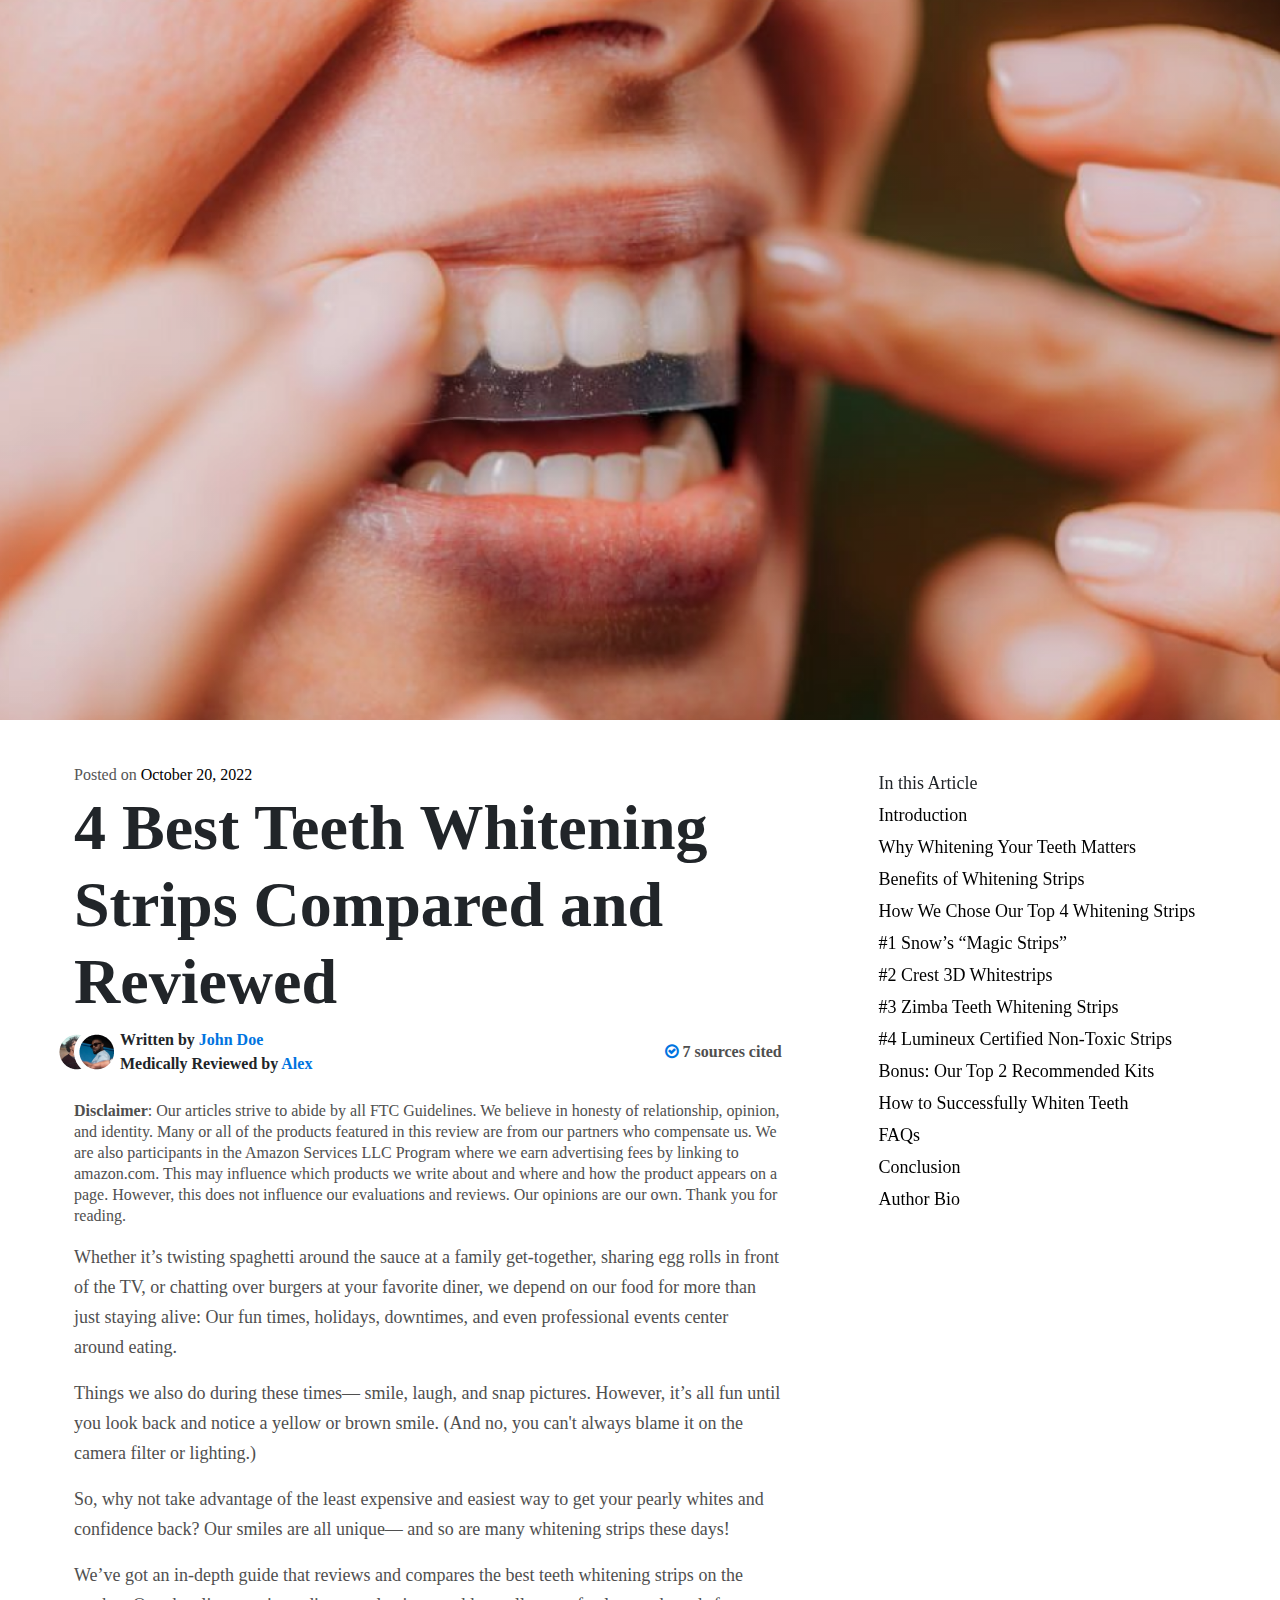
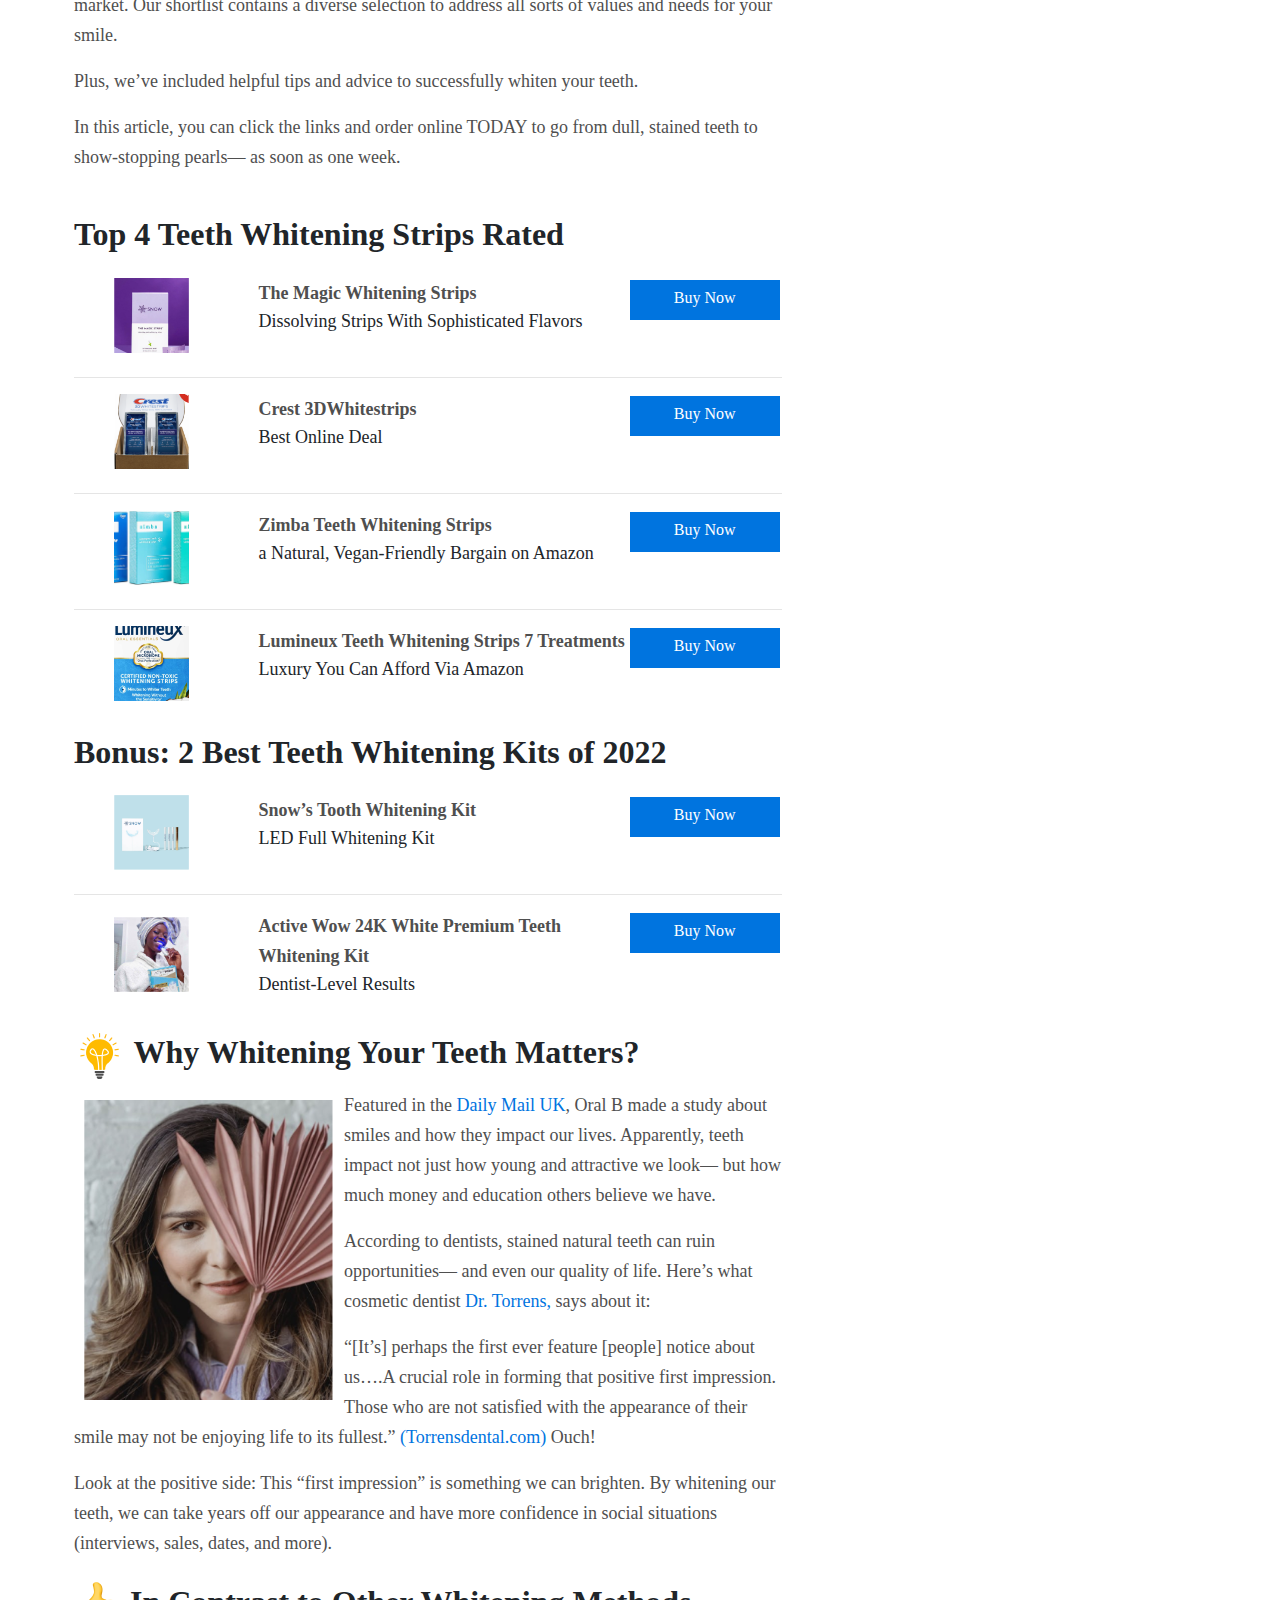
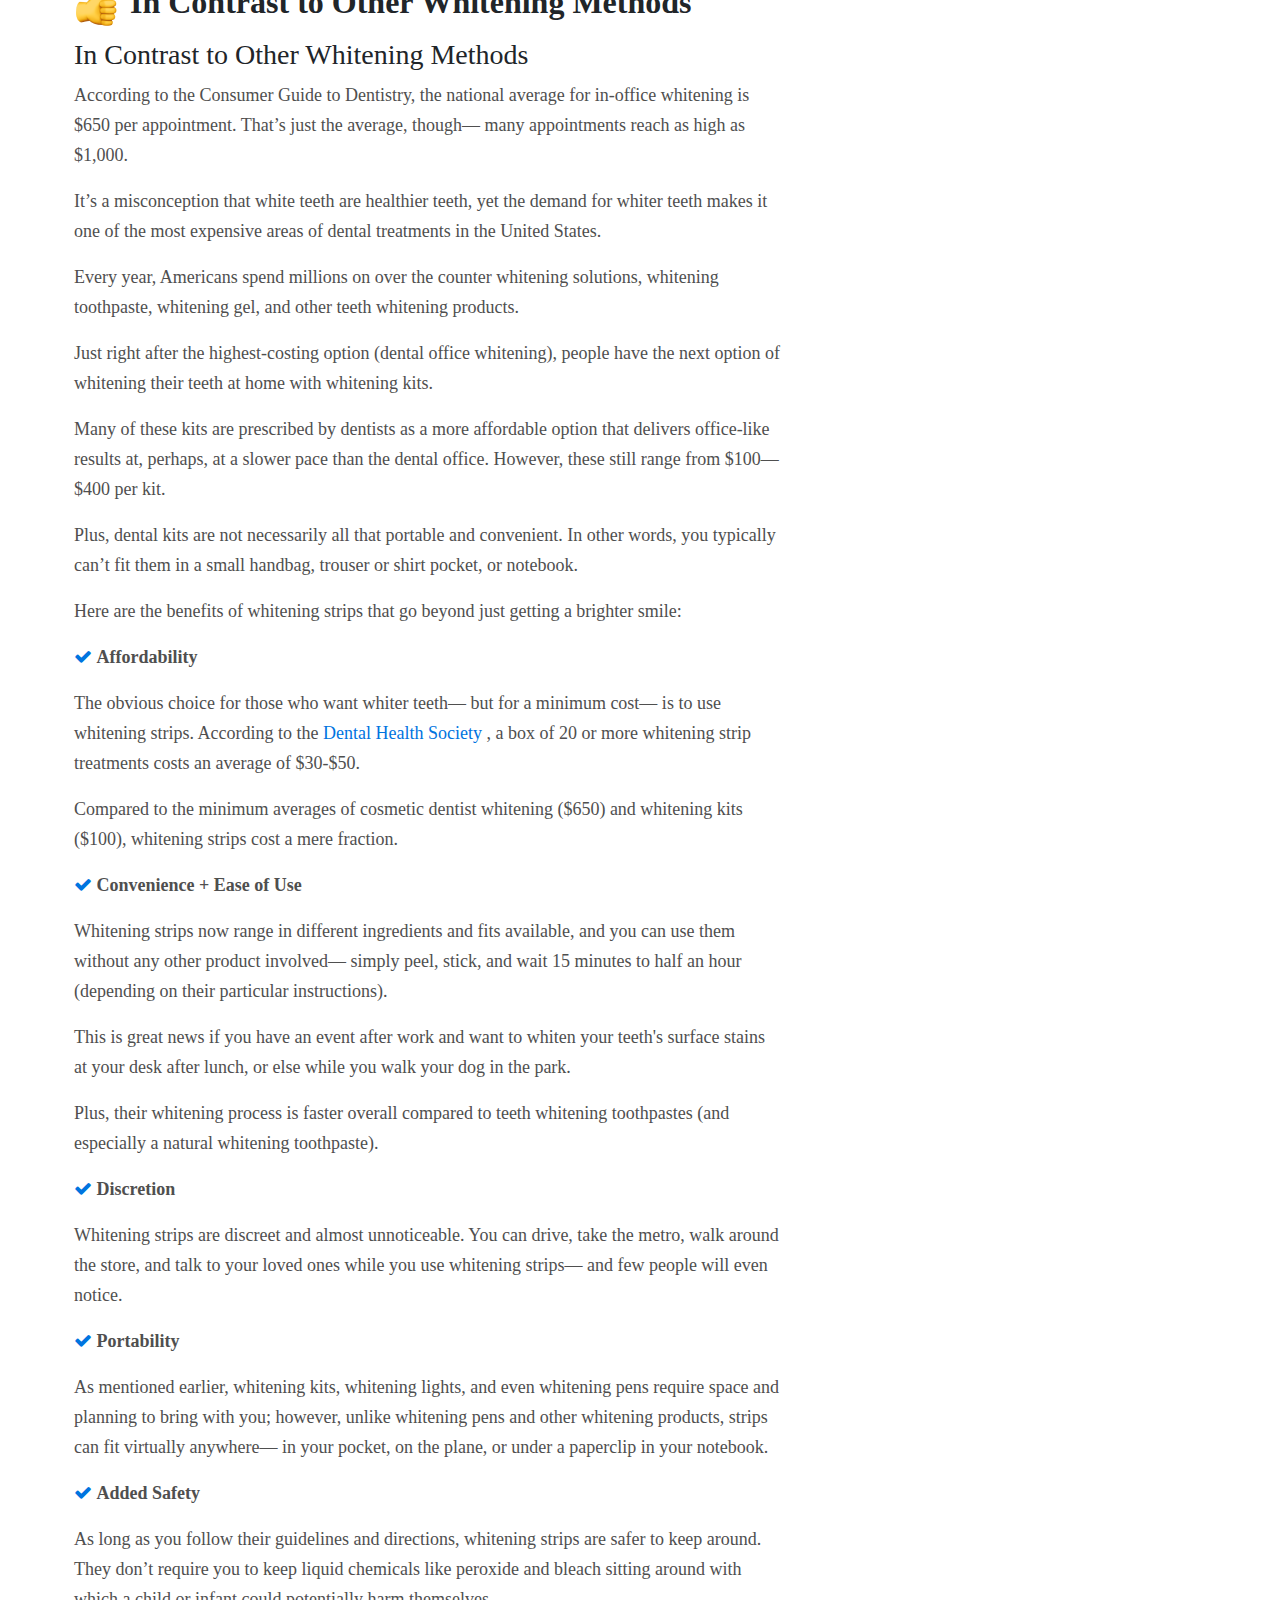
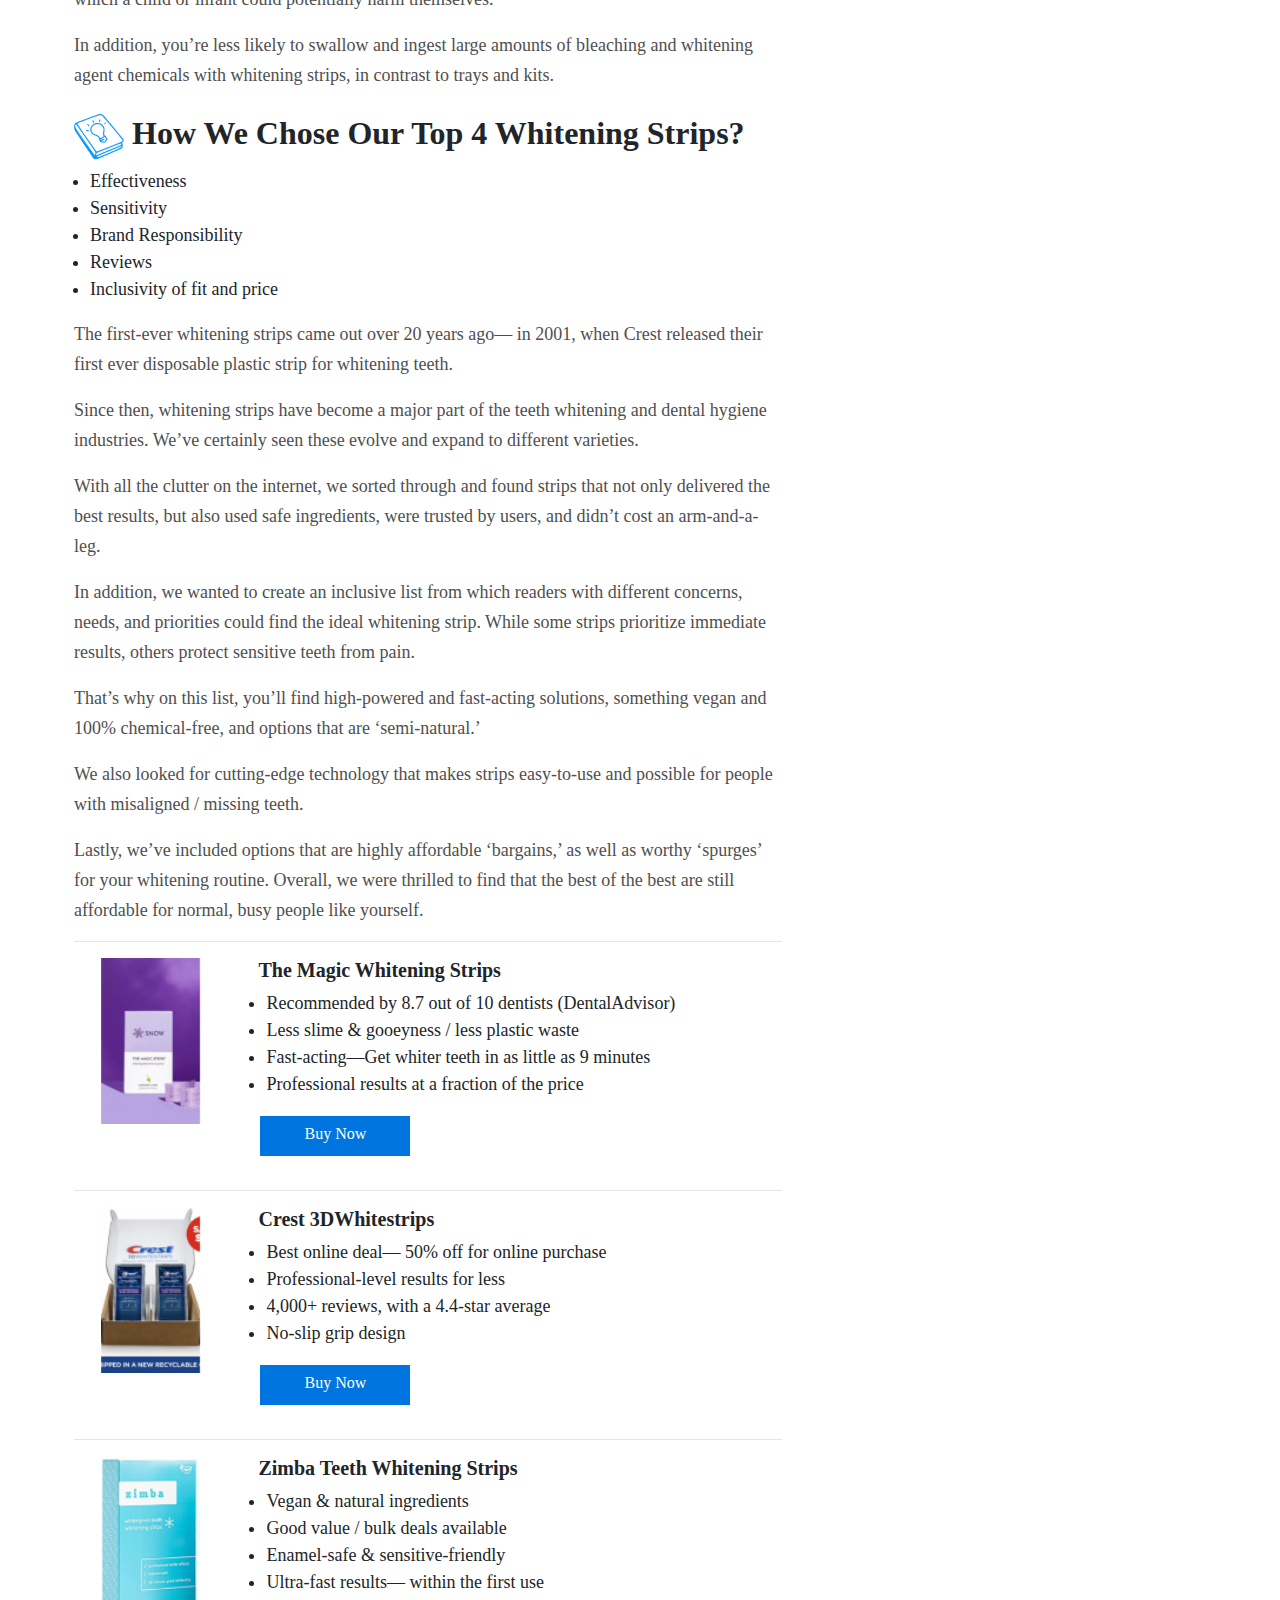
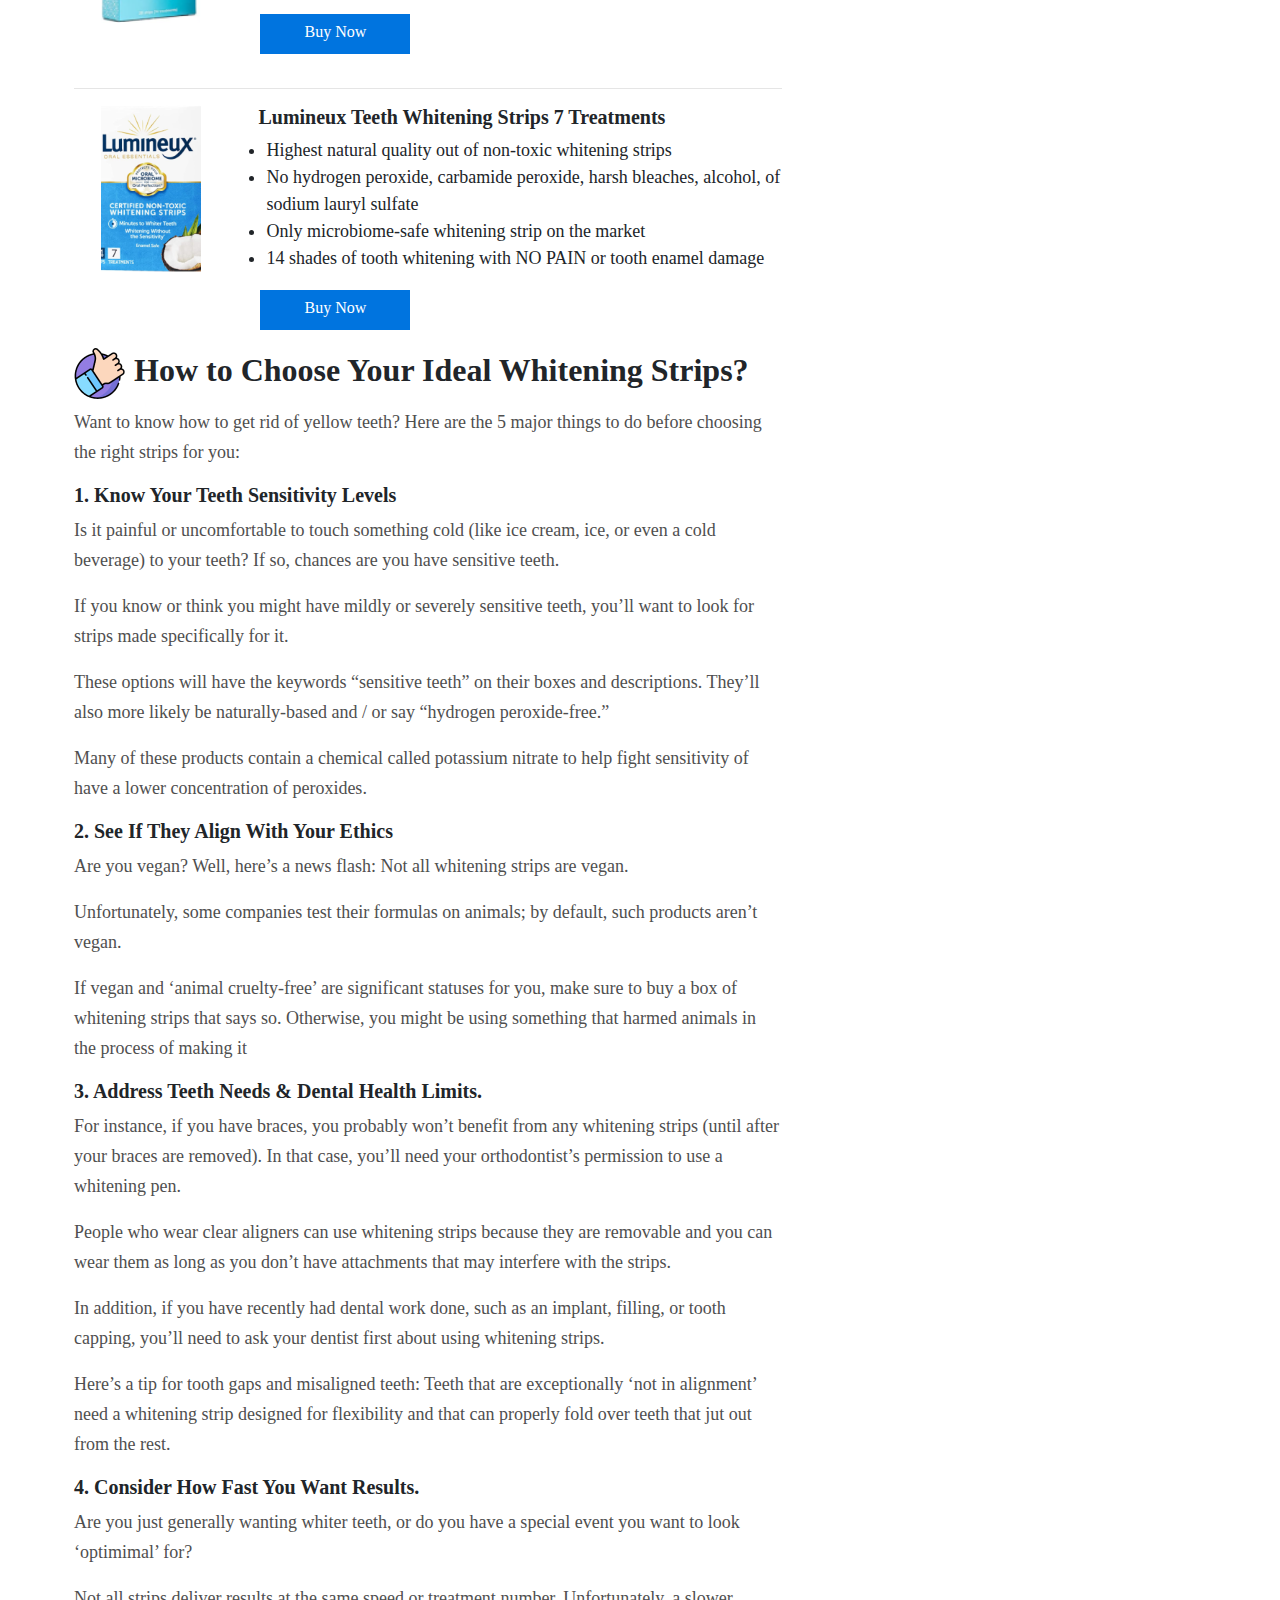
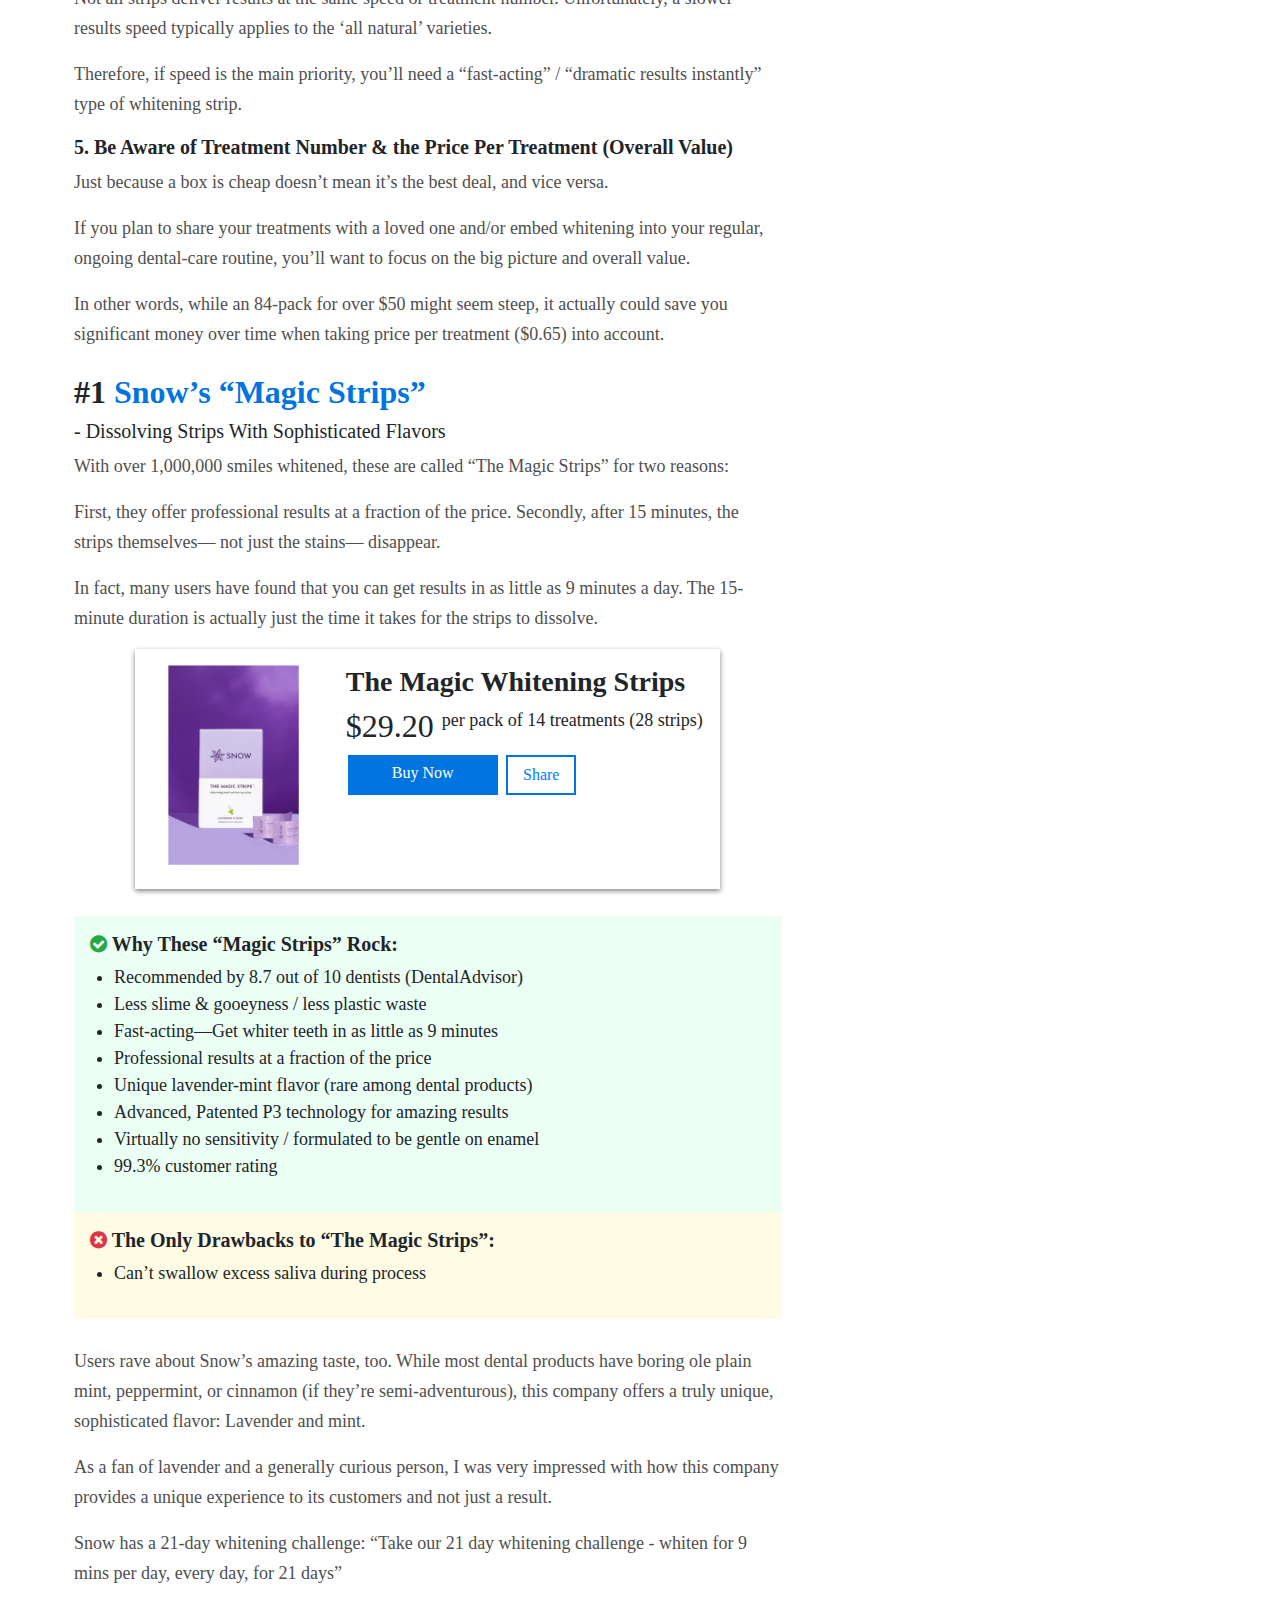
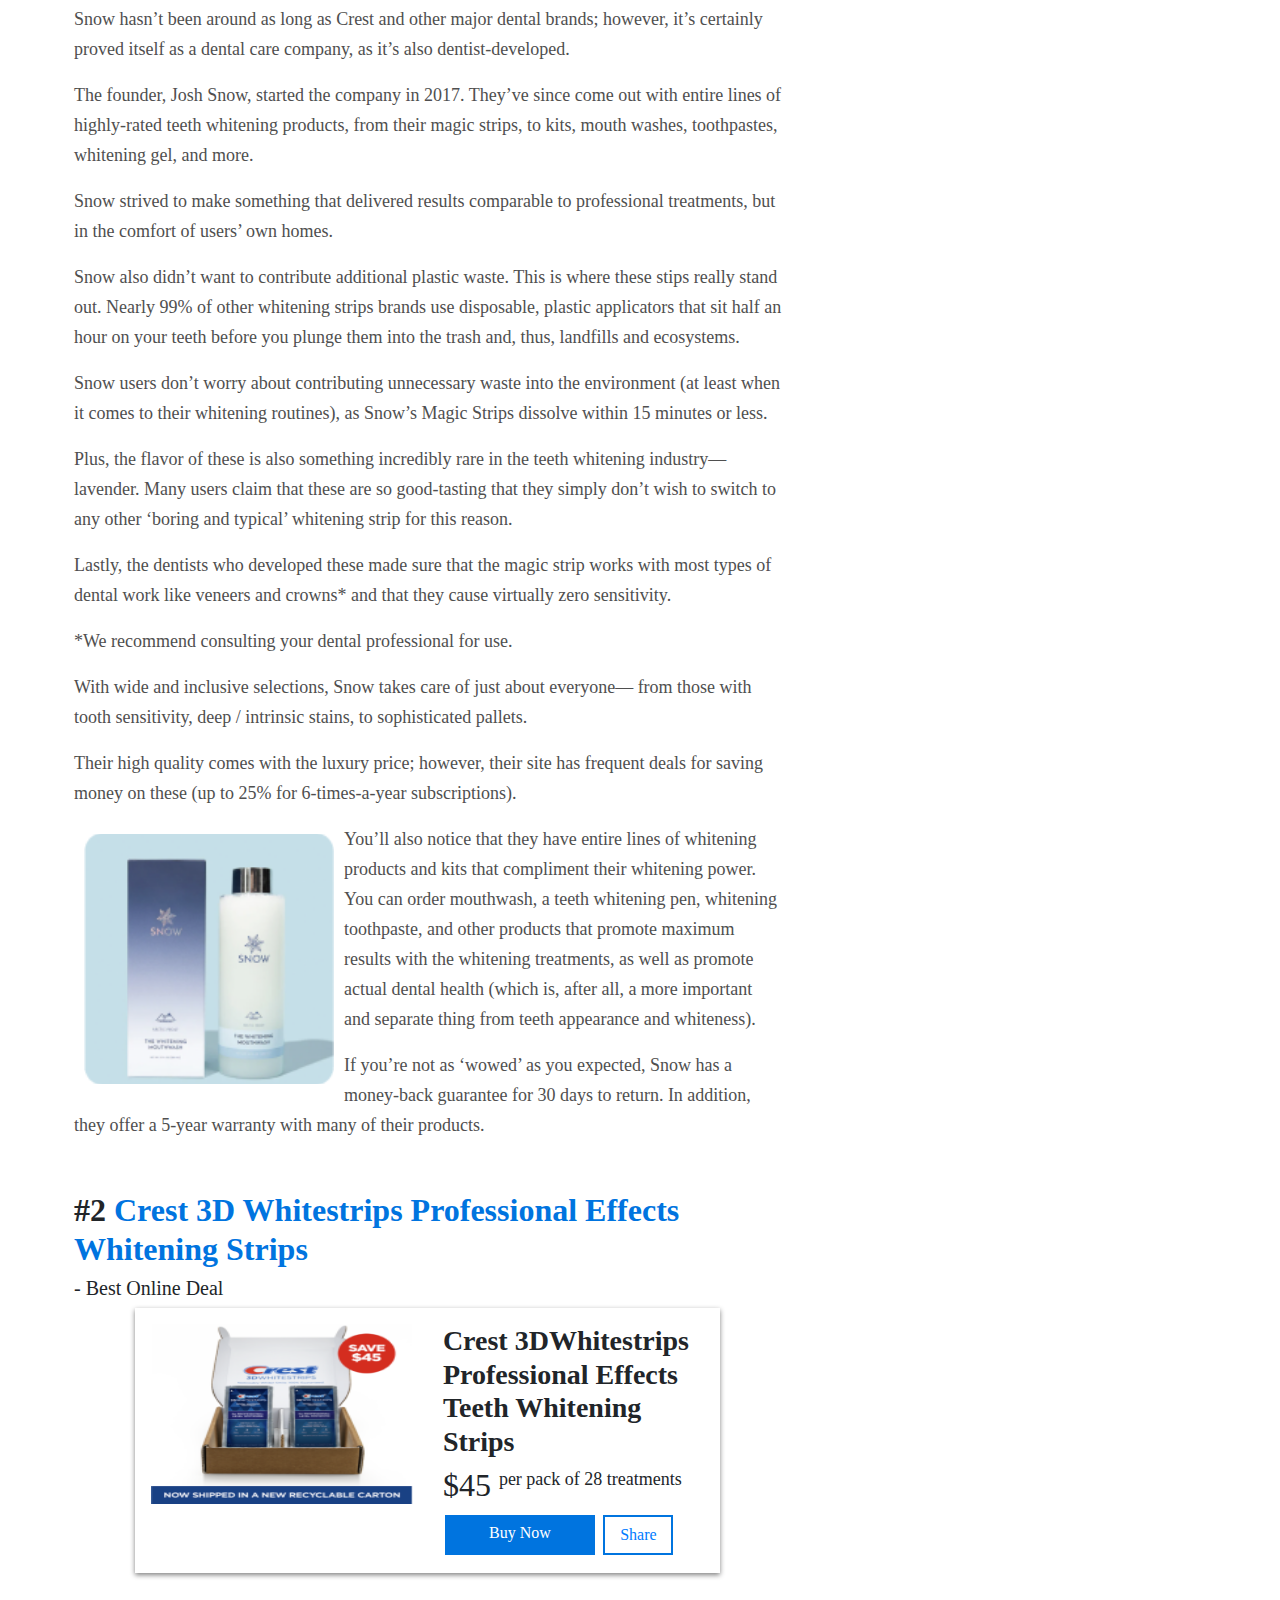
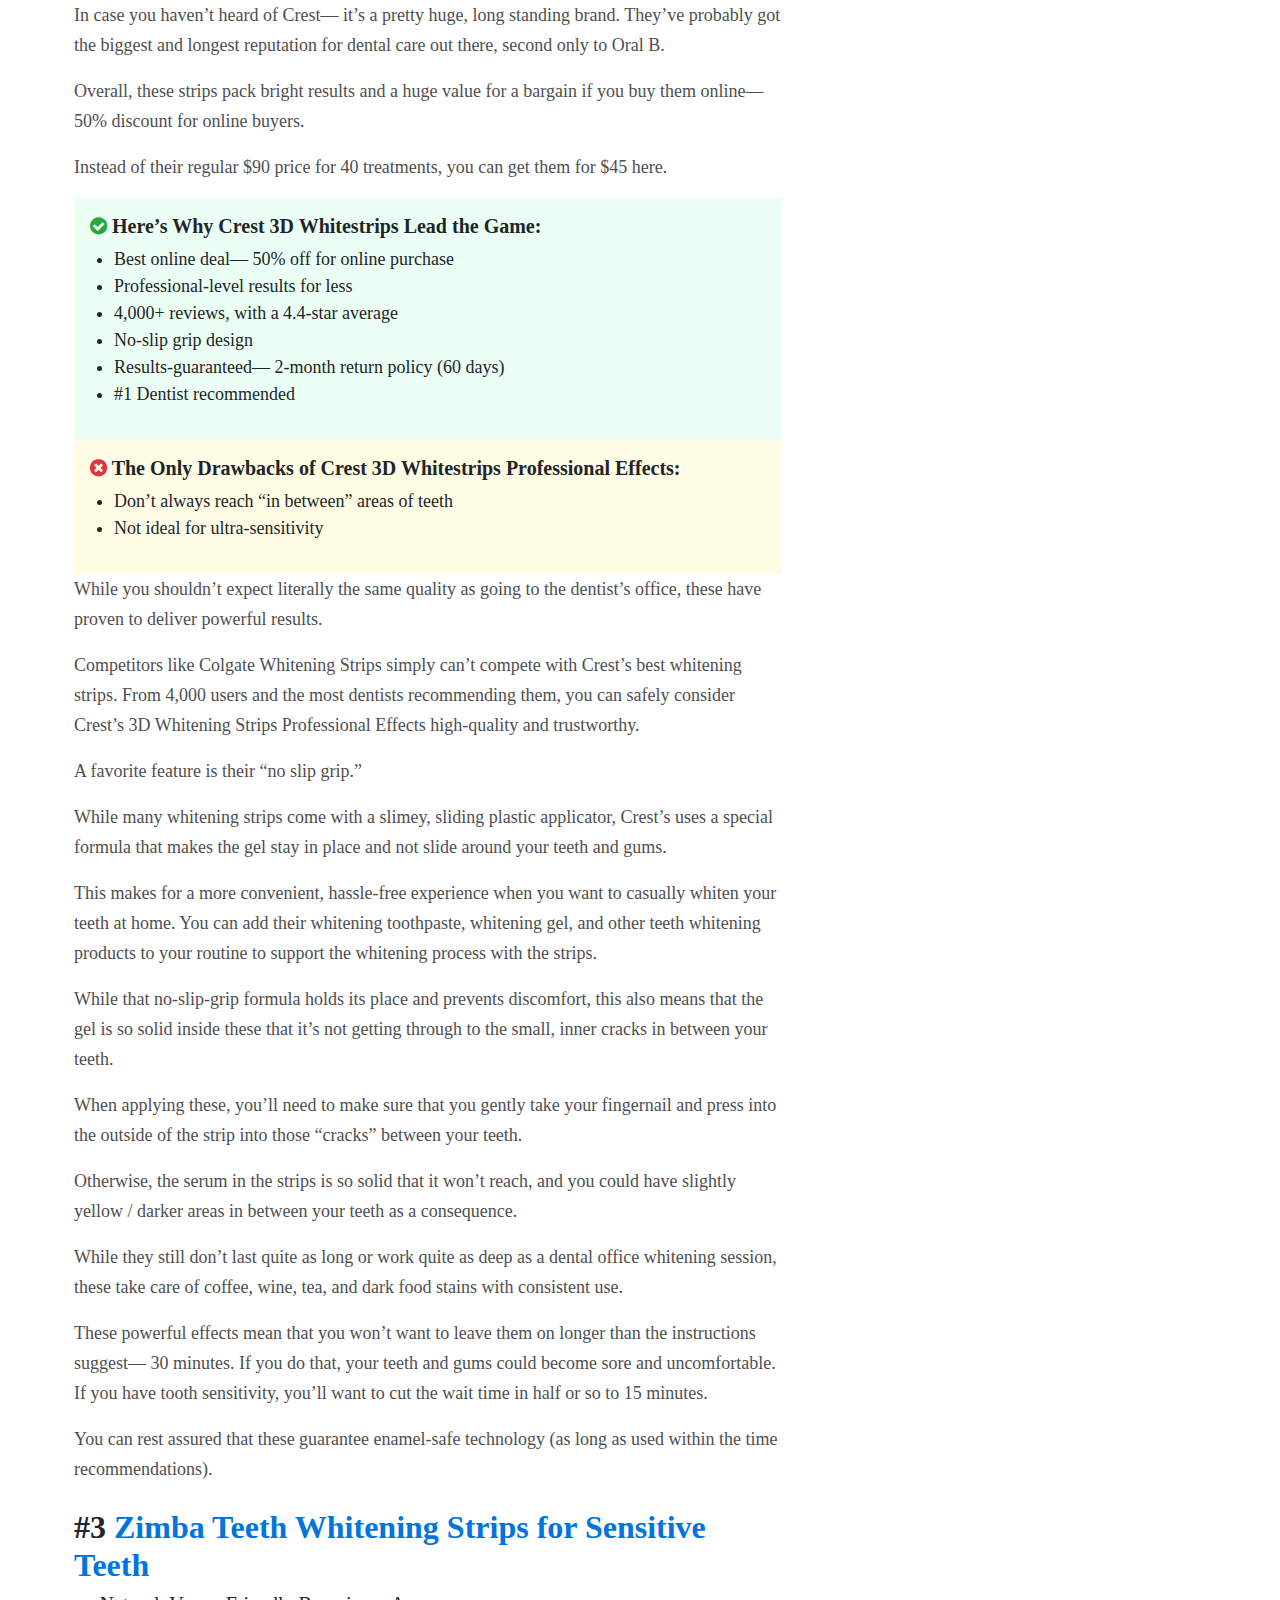
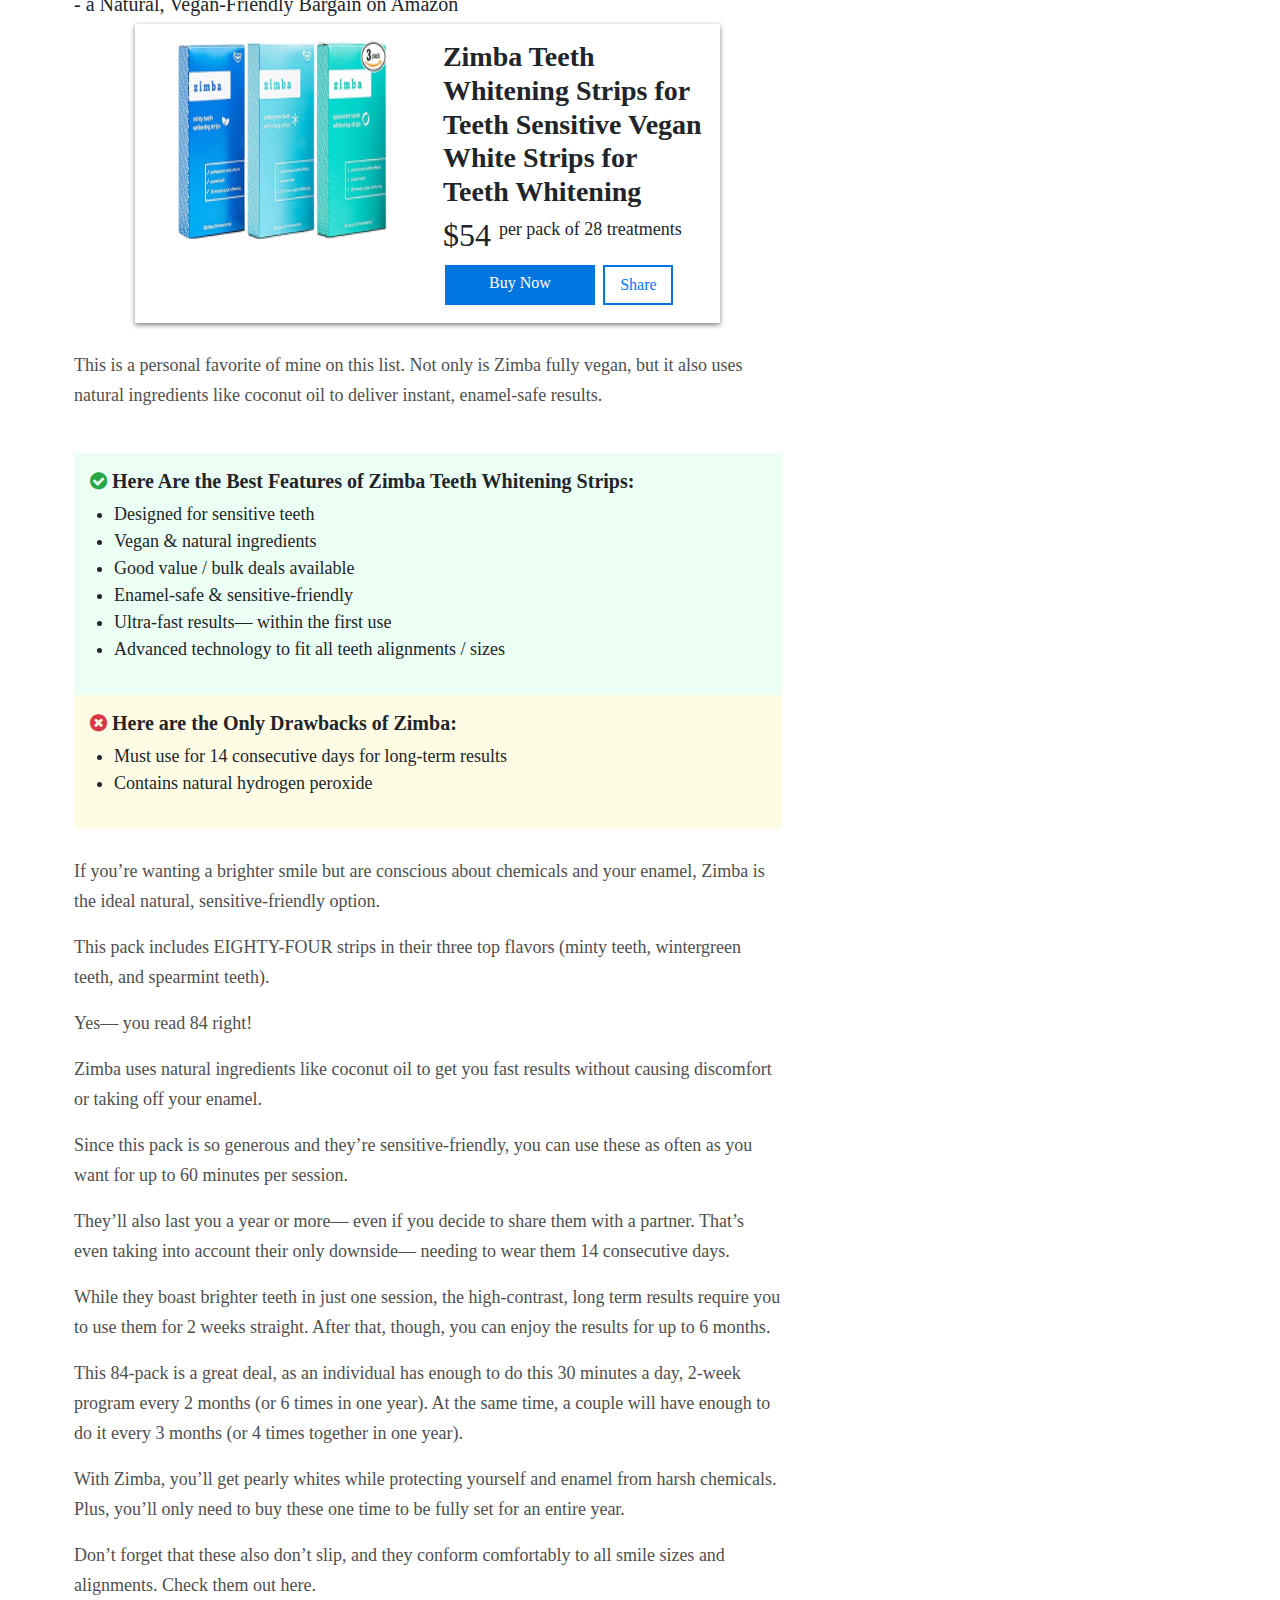
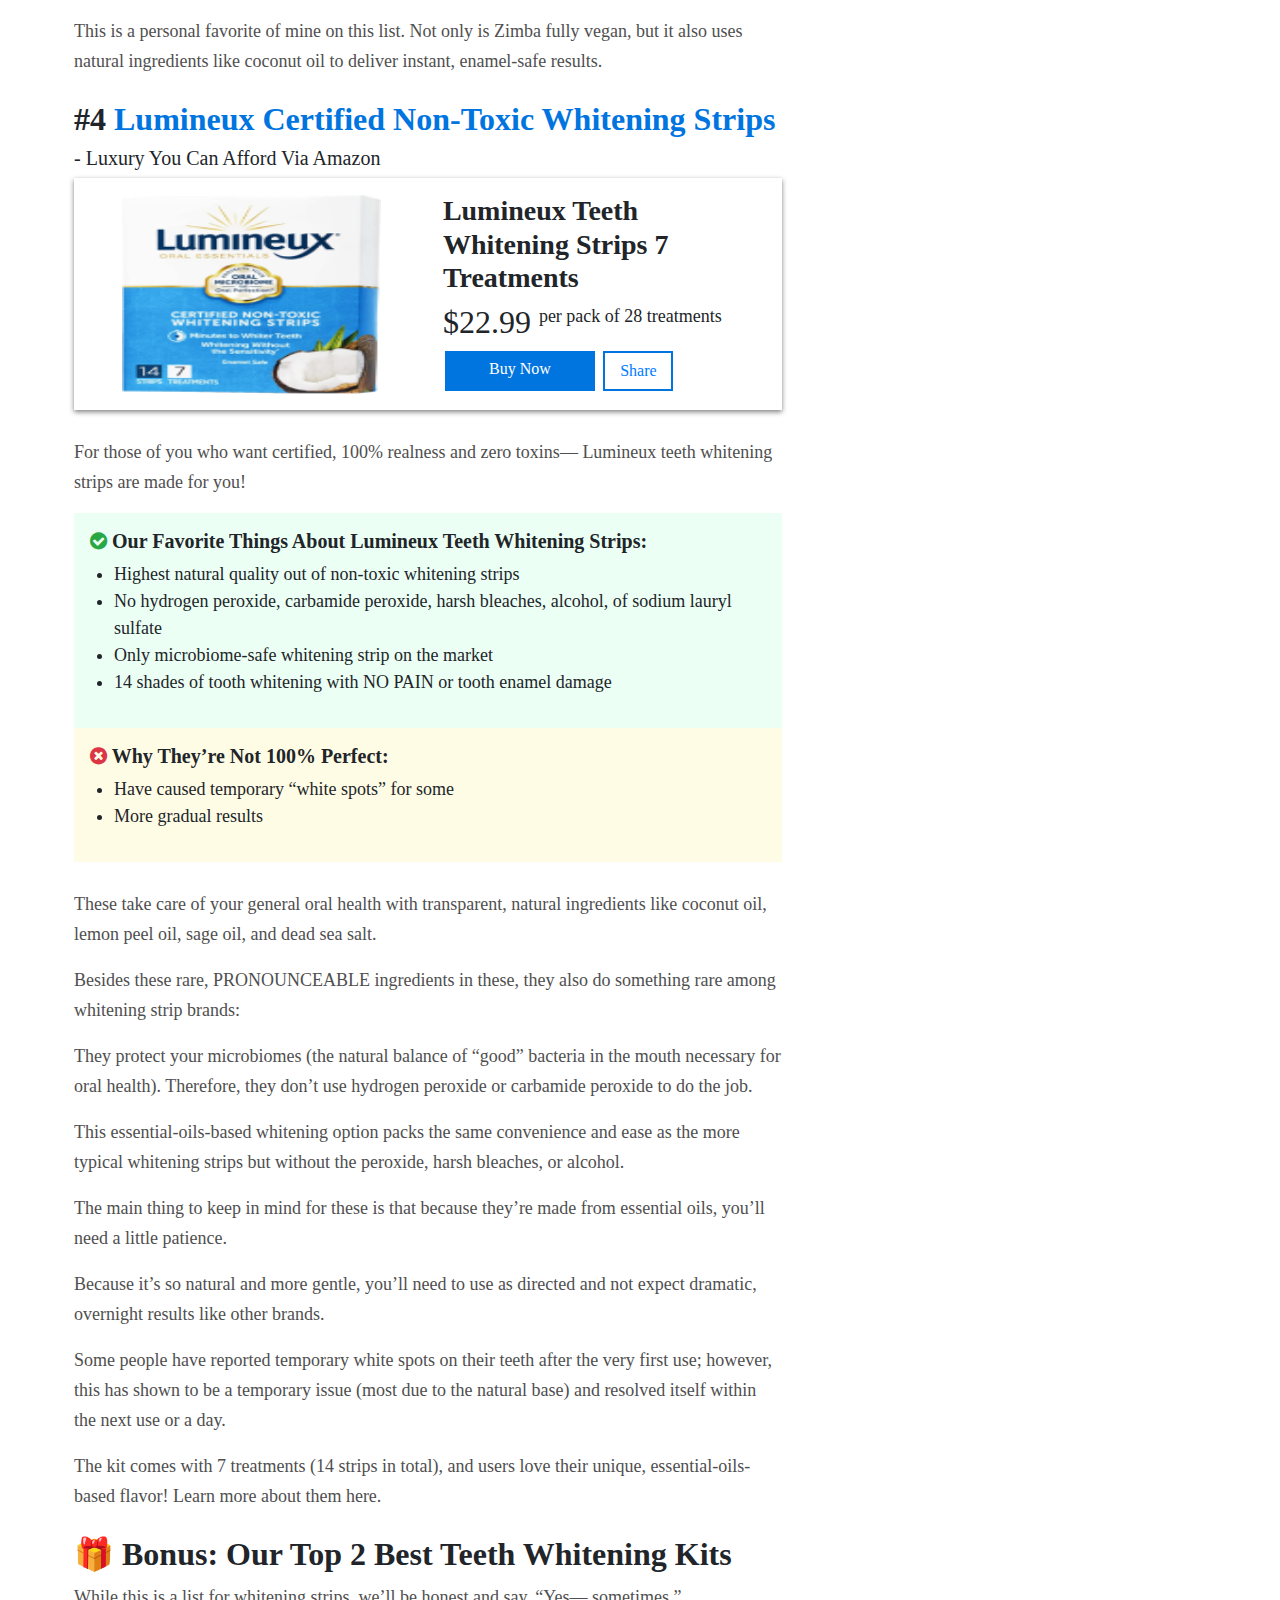
==== index.html @ 71a47a07 "Add" ====
<!DOCTYPE html>
<html lang="en">
  <head>
    <meta charset="UTF-8" />
    <meta name="viewport" content="width=device-width, initial-scale=1.0" />
    <meta http-equiv="X-UA-Compatible" content="ie=edge" />
    <meta
      name="Description"
      content="4 Best Teeth Whitening Strips Compared and Reviewed"
    />
    <link
      rel="stylesheet"
      href="https://use.fontawesome.com/releases/v5.6.3/css/all.css"
    />
    <link
      rel="stylesheet"
      href="https://maxcdn.bootstrapcdn.com/bootstrap/4.0.0/css/bootstrap.min.css"
    />
    <link
      rel="stylesheet"
      href="https://cdnjs.cloudflare.com/ajax/libs/font-awesome/4.7.0/css/font-awesome.min.css"
    />
    <link rel="stylesheet" href="./css/style.css" />
    <title>4 Best Teeth Whitening Strips Compared and Reviewed</title>
  </head>

  <body>
    <div class="slider__blog1"></div>
    <div class="container__box">
      <div class="blog__box">
        <div class="blog__content__left">
          <p class="date__text m-0">Posted on <span>October 20, 2022</span></p>
          <h1 class="head_text" id="introduction">
            4 Best Teeth Whitening Strips Compared and Reviewed
          </h1>
          <div class="wrapper__box">
            <div class="written_box">
              <div class="written_left">
                <div class="written_left__img">
                  <img src="./image/Ellipse 1.png" alt="" class="img1" />
                  <img src="./image/Ellipse 2.png" alt="" class="img2" />
                </div>
                <div class="m-0 fb-600">
                  Written by <span class="text-primary">John Doe</span> <br />
                  Medically Reviewed by <span class="text-primary">Alex</span>
                </div>
              </div>
              <div class="written_right">
                <p class="m-0 fb-600">
                  <i class="fa fa-check-circle-o text-primary"></i> 7 sources
                  cited
                </p>
              </div>
            </div>
            <div class="disclaimer_box mt-4">
              <p class="dis__cla">
                <span class="fb-600">Disclaimer</span>: Our articles strive to
                abide by all FTC Guidelines. We believe in honesty of
                relationship, opinion, and identity. Many or all of the products
                featured in this review are from our partners who compensate us.
                We are also participants in the Amazon Services LLC Program
                where we earn advertising fees by linking to amazon.com. This
                may influence which products we write about and where and how
                the product appears on a page. However, this does not influence
                our evaluations and reviews. Our opinions are our own. Thank you
                for reading.
              </p>
            </div>
            <div class="content__box fn-18">
              <div>
                <div class="m-0">
                  <p>
                    Whether it’s twisting spaghetti around the sauce at a family
                    get-together, sharing egg rolls in front of the TV, or
                    chatting over burgers at your favorite diner, we depend on
                    our food for more than just staying alive: Our fun times,
                    holidays, downtimes, and even professional events center
                    around eating.
                  </p>
                  <p>
                    Things we also do during these times— smile, laugh, and snap
                    pictures. However, it’s all fun until you look back and
                    notice a yellow or brown smile. (And no, you can't always
                    blame it on the camera filter or lighting.)
                  </p>

                  <p>
                    So, why not take advantage of the least expensive and
                    easiest way to get your pearly whites and confidence back?
                    Our smiles are all unique— and so are many whitening strips
                    these days!
                  </p>

                  <p>
                    We’ve got an in-depth guide that reviews and compares the
                    best teeth whitening strips on the market. Our shortlist
                    contains a diverse selection to address all sorts of values
                    and needs for your smile.
                  </p>
                  <p>
                    Plus, we’ve included helpful tips and advice to successfully
                    whiten your teeth.
                  </p>
                  <p>
                    In this article, you can click the links and order online
                    TODAY to go from dull, stained teeth to show-stopping
                    pearls— as soon as one week.
                  </p>
                </div>
              </div>
              <br />
              <!-- ************ -->
              <div>
                <h2 class="fb-700">Top 4 Teeth Whitening Strips Rated</h2>
                <div class="mt-4 mb-4">
                  <div class="row">
                    <div
                      class="col-lg-3 col-md-4 col-sm-4 col-3 mx-auto mb-2 d-flex justify-content-center align-items-center"
                    >
                      <img src="./image/image 36.png" alt="" class="smll_img" />
                    </div>
                    <div class="col-lg-9 col-md-8 col-sm-8 col-9 mx-auto mb-2">
                      <div class="inner_box">
                        <div>
                          <p class="fb-600 m-0">The Magic Whitening Strips</p>
                          <span
                            >Dissolving Strips With Sophisticated Flavors</span
                          >
                        </div>
                        <div>
                          <a href="" class="btn btn-sque">Buy Now</a>
                        </div>
                      </div>
                    </div>
                  </div>
                  <hr />
                  <div class="row">
                    <div
                      class="col-lg-3 col-md-4 col-sm-4 col-3 mx-auto mb-2 d-flex justify-content-center align-items-center"
                    >
                      <img src="./image/image 37.png" alt="" class="smll_img" />
                    </div>
                    <div class="col-lg-9 col-md-8 col-sm-8 col-9 mx-auto mb-2">
                      <div class="inner_box">
                        <div>
                          <p class="fb-600 m-0">Crest 3DWhitestrips</p>
                          <span> Best Online Deal</span>
                        </div>
                        <div>
                          <a href="" class="btn btn-sque">Buy Now</a>
                        </div>
                      </div>
                    </div>
                  </div>
                  <hr />
                  <div class="row">
                    <div
                      class="col-lg-3 col-md-4 col-sm-4 col-3 mx-auto mb-2 d-flex justify-content-center align-items-center"
                    >
                      <img src="./image/image 26.png" alt="" class="smll_img" />
                    </div>
                    <div class="col-lg-9 col-md-8 col-sm-8 col-9 mx-auto mb-2">
                      <div class="inner_box">
                        <div>
                          <p class="fb-600 m-0">Zimba Teeth Whitening Strips</p>
                          <span
                            >a Natural, Vegan-Friendly Bargain on Amazon</span
                          >
                        </div>
                        <div>
                          <a href="" class="btn btn-sque">Buy Now</a>
                        </div>
                      </div>
                    </div>
                  </div>
                  <hr />
                  <div class="row">
                    <div
                      class="col-lg-3 col-md-4 col-sm-4 col-3 mx-auto mb-2 d-flex justify-content-center align-items-center"
                    >
                      <img src="./image/image 19.png" alt="" class="smll_img" />
                    </div>
                    <div class="col-lg-9 col-md-8 col-sm-8 col-9 mx-auto mb-2">
                      <div class="inner_box">
                        <div>
                          <p class="fb-600 m-0">
                            Lumineux Teeth Whitening Strips 7 Treatments
                          </p>
                          <span>Luxury You Can Afford Via Amazon</span>
                        </div>
                        <div>
                          <a href="" class="btn btn-sque">Buy Now</a>
                        </div>
                      </div>
                    </div>
                  </div>
                </div>
              </div>

              <div>
                <h2 class="fb-700">
                  Bonus: 2 Best Teeth Whitening Kits of 2022
                </h2>
                <div class="mt-4 mb-4">
                  <div class="row">
                    <div
                      class="col-lg-3 col-md-4 col-sm-4 col-3 mx-auto mb-2 d-flex justify-content-center align-items-center"
                    >
                      <img
                        src="./image/image 218.png"
                        alt=""
                        class="smll_img"
                      />
                    </div>
                    <div class="col-lg-9 col-md-8 col-sm-8 col-9 mx-auto mb-2">
                      <div class="inner_box">
                        <div>
                          <p class="fb-600 m-0">Snow’s Tooth Whitening Kit</p>
                          <span>LED Full Whitening Kit</span>
                        </div>
                        <div>
                          <a href="" class="btn btn-sque">Buy Now</a>
                        </div>
                      </div>
                    </div>
                  </div>
                  <hr />
                  <div class="row">
                    <div
                      class="col-lg-3 col-md-4 col-sm-4 col-3 mx-auto mb-2 d-flex justify-content-center align-items-center"
                    >
                      <img
                        src="./image/image 28 (1).png"
                        alt=""
                        class="smll_img"
                      />
                    </div>
                    <div class="col-lg-9 col-md-8 col-sm-8 col-9 mx-auto mb-2">
                      <div class="inner_box">
                        <div>
                          <p class="fb-600 m-0">
                            Active Wow 24K White Premium Teeth Whitening Kit
                          </p>
                          <span> Dentist-Level Results</span>
                        </div>
                        <div>
                          <a href="" class="btn btn-sque">Buy Now</a>
                        </div>
                      </div>
                    </div>
                  </div>
                </div>
              </div>
              <!-- ***** -->
              <div class="" id="whywhitening" class="pt-2">
                <h2 class="fb-700">
                  <img src="./image/idea.png" alt="" /> Why Whitening Your Teeth
                  Matters?
                </h2>
                <div class="imgfloat">
                  <img src="./image/image 24.png" alt="" />
                  <p>
                    Featured in the
                    <span class="text-primary">Daily Mail UK</span>, Oral B made
                    a study about smiles and how they impact our lives.
                    Apparently, teeth impact not just how young and attractive
                    we look— but how much money and education others believe we
                    have.
                  </p>
                  <p>
                    According to dentists, stained natural teeth can ruin
                    opportunities— and even our quality of life. Here’s what
                    cosmetic dentist
                    <span class="text-primary">Dr. Torrens,</span> says about
                    it:
                  </p>
                  <p>
                    “[It’s] perhaps the first ever feature [people] notice about
                    us….A crucial role in forming that positive first
                    impression. Those who are not satisfied with the appearance
                    of their smile may not be enjoying life to its fullest.”
                    <span class="text-primary">(Torrensdental.com)</span> Ouch!
                  </p>

                  <p>
                    Look at the positive side: This “first impression” is
                    something we can brighten. By whitening our teeth, we can
                    take years off our appearance and have more confidence in
                    social situations (interviews, sales, dates, and more).
                  </p>
                </div>
              </div>
              <div id="benefitsofwhitening" class="pt-2">
                <h2 class="fb-700">
                  <img src="./image/thumb.png" alt="" /> In Contrast to Other
                  Whitening Methods
                </h2>
                <h5 class="mt-2 fn-28">
                  In Contrast to Other Whitening Methods
                </h5>
                <p>
                  According to the Consumer Guide to Dentistry, the national
                  average for in-office whitening is $650 per appointment.
                  That’s just the average, though— many appointments reach as
                  high as $1,000.
                </p>
                <p>
                  It’s a misconception that white teeth are healthier teeth, yet
                  the demand for whiter teeth makes it one of the most expensive
                  areas of dental treatments in the United States.
                </p>
                <p>
                  Every year, Americans spend millions on over the counter
                  whitening solutions, whitening toothpaste, whitening gel, and
                  other teeth whitening products.
                </p>
                <p>
                  Just right after the highest-costing option (dental office
                  whitening), people have the next option of whitening their
                  teeth at home with whitening kits.
                </p>
                <p>
                  Many of these kits are prescribed by dentists as a more
                  affordable option that delivers office-like results at,
                  perhaps, at a slower pace than the dental office. However,
                  these still range from $100— $400 per kit.
                </p>
                <p>
                  Plus, dental kits are not necessarily all that portable and
                  convenient. In other words, you typically can’t fit them in a
                  small handbag, trouser or shirt pocket, or notebook.
                </p>

                <p>
                  Here are the benefits of whitening strips that go beyond just
                  getting a brighter smile:
                </p>

                <p>
                  <i class="fa fa-check text-primary"></i> <b>Affordability</b>
                </p>
                <p>
                  The obvious choice for those who want whiter teeth— but for a
                  minimum cost— is to use whitening strips. According to the
                  <span class="text-primary">Dental Health Society</span> , a
                  box of 20 or more whitening strip treatments costs an average
                  of $30-$50.
                </p>
                <p>
                  Compared to the minimum averages of cosmetic dentist whitening
                  ($650) and whitening kits ($100), whitening strips cost a mere
                  fraction.
                </p>
                <p>
                  <i class="fa fa-check text-primary"></i>
                  <b>Convenience + Ease of Use</b>
                </p>
                <p>
                  Whitening strips now range in different ingredients and fits
                  available, and you can use them without any other product
                  involved— simply peel, stick, and wait 15 minutes to half an
                  hour (depending on their particular instructions).
                </p>
                <p>
                  This is great news if you have an event after work and want to
                  whiten your teeth's surface stains at your desk after lunch,
                  or else while you walk your dog in the park.
                </p>

                <p>
                  Plus, their whitening process is faster overall compared to
                  teeth whitening toothpastes (and especially a natural
                  whitening toothpaste).
                </p>

                <p>
                  <i class="fa fa-check text-primary"></i> <b>Discretion</b>
                </p>

                <p>
                  Whitening strips are discreet and almost unnoticeable. You can
                  drive, take the metro, walk around the store, and talk to your
                  loved ones while you use whitening strips— and few people will
                  even notice.
                </p>
                <p>
                  <i class="fa fa-check text-primary"></i> <b>Portability</b>
                </p>
                <p>
                  As mentioned earlier, whitening kits, whitening lights, and
                  even whitening pens require space and planning to bring with
                  you; however, unlike whitening pens and other whitening
                  products, strips can fit virtually anywhere— in your pocket,
                  on the plane, or under a paperclip in your notebook.
                </p>

                <p>
                  <i class="fa fa-check text-primary"></i> <b>Added Safety</b>
                </p>
                <p>
                  As long as you follow their guidelines and directions,
                  whitening strips are safer to keep around. They don’t require
                  you to keep liquid chemicals like peroxide and bleach sitting
                  around with which a child or infant could potentially harm
                  themselves.
                </p>
                <p>
                  In addition, you’re less likely to swallow and ingest large
                  amounts of bleaching and whitening agent chemicals with
                  whitening strips, in contrast to trays and kits.
                </p>
              </div>
              <div id="top4whiteningstrips" class="pt-2">
                <h2 class="fb-700">
                  <img src="./image/image 30 (Traced).png" alt="" /> How We
                  Chose Our Top 4 Whitening Strips?
                </h2>
                <ul class="pl-3">
                  <li>Effectiveness</li>
                  <li>Sensitivity</li>
                  <li>Brand Responsibility</li>
                  <li>Reviews</li>
                  <li>Inclusivity of fit and price</li>
                </ul>
                <p>
                  The first-ever whitening strips came out over 20 years ago— in
                  2001, when Crest released their first ever disposable plastic
                  strip for whitening teeth.
                </p>

                <p>
                  Since then, whitening strips have become a major part of the
                  teeth whitening and dental hygiene industries. We’ve certainly
                  seen these evolve and expand to different varieties.
                </p>
                <p>
                  With all the clutter on the internet, we sorted through and
                  found strips that not only delivered the best results, but
                  also used safe ingredients, were trusted by users, and didn’t
                  cost an arm-and-a-leg.
                </p>
                <p>
                  In addition, we wanted to create an inclusive list from which
                  readers with different concerns, needs, and priorities could
                  find the ideal whitening strip. While some strips prioritize
                  immediate results, others protect sensitive teeth from pain.
                </p>

                <p>
                  That’s why on this list, you’ll find high-powered and
                  fast-acting solutions, something vegan and 100% chemical-free,
                  and options that are ‘semi-natural.’
                </p>
                <p>
                  We also looked for cutting-edge technology that makes strips
                  easy-to-use and possible for people with misaligned / missing
                  teeth.
                </p>

                <p>
                  Lastly, we’ve included options that are highly affordable
                  ‘bargains,’ as well as worthy ‘spurges’ for your whitening
                  routine. Overall, we were thrilled to find that the best of
                  the best are still affordable for normal, busy people like
                  yourself.
                </p>

                <div>
                  <hr />
                  <div class="row">
                    <div class="col-lg-3 col-md-4 col-sm-3 col-12 mx-auto mb-3">
                      <img src="./image/image19.png" alt="" class="img-4" />
                    </div>
                    <div class="col-lg-9 col-md-8 col-sm-9 col-12 mx-auto mb-3">
                      <h5 class="fb-600">The Magic Whitening Strips</h5>
                      <ul class="pl-2">
                        <li>
                          Recommended by 8.7 out of 10 dentists (DentalAdvisor)
                        </li>
                        <li>Less slime & gooeyness / less plastic waste</li>
                        <li>
                          Fast-acting—Get whiter teeth in as little as 9 minutes
                        </li>
                        <li>Professional results at a fraction of the price</li>
                      </ul>
                      <a href="" class="btn btn-sque">Buy Now</a>
                    </div>
                  </div>
                </div>
                <div>
                  <hr />
                  <div class="row">
                    <div class="col-lg-3 col-md-4 col-sm-3 col-12 mx-auto mb-3">
                      <img src="./image/2.png" alt="" class="img-4" />
                    </div>
                    <div class="col-lg-9 col-md-8 col-sm-9 col-12 mx-auto mb-3">
                      <h5 class="fb-600">Crest 3DWhitestrips</h5>
                      <ul class="pl-2">
                        <li>Best online deal— 50% off for online purchase</li>
                        <li>Professional-level results for less</li>
                        <li>4,000+ reviews, with a 4.4-star average</li>
                        <li>No-slip grip design</li>
                      </ul>
                      <a href="" class="btn btn-sque">Buy Now</a>
                    </div>
                  </div>
                </div>
                <div>
                  <hr />
                  <div class="row">
                    <div class="col-lg-3 col-md-4 col-sm-3 col-12 mx-auto mb-3">
                      <img src="./image/1.png" alt="" class="img-4" />
                    </div>
                    <div class="col-lg-9 col-md-8 col-sm-9 col-12 mx-auto mb-3">
                      <h5 class="fb-600">Zimba Teeth Whitening Strips</h5>
                      <ul class="pl-2">
                        <li>Vegan & natural ingredients</li>
                        <li>Good value / bulk deals available</li>
                        <li>Enamel-safe & sensitive-friendly</li>
                        <li>Ultra-fast results— within the first use</li>
                      </ul>
                      <a href="" class="btn btn-sque">Buy Now</a>
                    </div>
                  </div>
                </div>
                <div>
                  <hr />
                  <div class="row">
                    <div class="col-lg-3 col-md-4 col-sm-3 col-12 mx-auto mb-3">
                      <img src="./image/image 19.png" alt="" class="img-4" />
                    </div>
                    <div class="col-lg-9 col-md-8 col-sm-9 col-12 mx-auto mb-3">
                      <h5 class="fb-600">
                        Lumineux Teeth Whitening Strips 7 Treatments
                      </h5>
                      <ul class="pl-2">
                        <li>
                          Highest natural quality out of non-toxic whitening
                          strips
                        </li>
                        <li>
                          No hydrogen peroxide, carbamide peroxide, harsh
                          bleaches, alcohol, of sodium lauryl sulfate
                        </li>
                        <li>
                          Only microbiome-safe whitening strip on the market
                        </li>
                        <li>
                          14 shades of tooth whitening with NO PAIN or tooth
                          enamel damage
                        </li>
                      </ul>
                      <a href="" class="btn btn-sque">Buy Now</a>
                    </div>
                  </div>
                </div>
              </div>

              <div>
                <h2 class="fb-700">
                  <img src="./image/image 31.png" alt="" /> How to Choose Your
                  Ideal Whitening Strips?
                </h2>
                <p>
                  Want to know how to get rid of yellow teeth? Here are the 5
                  major things to do before choosing the right strips for you:
                </p>
                <h5 class="fb-600">1. Know Your Teeth Sensitivity Levels</h5>
                <p>
                  Is it painful or uncomfortable to touch something cold (like
                  ice cream, ice, or even a cold beverage) to your teeth? If so,
                  chances are you have sensitive teeth.
                </p>

                <p>
                  If you know or think you might have mildly or severely
                  sensitive teeth, you’ll want to look for strips made
                  specifically for it.
                </p>

                <p>
                  These options will have the keywords “sensitive teeth” on
                  their boxes and descriptions. They’ll also more likely be
                  naturally-based and / or say “hydrogen peroxide-free.”
                </p>

                <p>
                  Many of these products contain a chemical called potassium
                  nitrate to help fight sensitivity of have a lower
                  concentration of peroxides.
                </p>
                <h5 class="fb-600">2. See If They Align With Your Ethics</h5>
                <p>
                  Are you vegan? Well, here’s a news flash: Not all whitening
                  strips are vegan.
                </p>
                <p>
                  Unfortunately, some companies test their formulas on animals;
                  by default, such products aren’t vegan.
                </p>

                <p>
                  If vegan and ‘animal cruelty-free’ are significant statuses
                  for you, make sure to buy a box of whitening strips that says
                  so. Otherwise, you might be using something that harmed
                  animals in the process of making it
                </p>

                <h5 class="fb-600">
                  3. Address Teeth Needs & Dental Health Limits.
                </h5>
                <p>
                  For instance, if you have braces, you probably won’t benefit
                  from any whitening strips (until after your braces are
                  removed). In that case, you’ll need your orthodontist’s
                  permission to use a whitening pen.
                </p>
                <p>
                  People who wear clear aligners can use whitening strips
                  because they are removable and you can wear them as long as
                  you don’t have attachments that may interfere with the strips.
                </p>

                <p>
                  In addition, if you have recently had dental work done, such
                  as an implant, filling, or tooth capping, you’ll need to ask
                  your dentist first about using whitening strips.
                </p>

                <p>
                  Here’s a tip for tooth gaps and misaligned teeth: Teeth that
                  are exceptionally ‘not in alignment’ need a whitening strip
                  designed for flexibility and that can properly fold over teeth
                  that jut out from the rest.
                </p>
                <h5 class="fb-600">4. Consider How Fast You Want Results.</h5>
                <p>
                  Are you just generally wanting whiter teeth, or do you have a
                  special event you want to look ‘optimimal’ for?
                </p>

                <p>
                  Not all strips deliver results at the same speed or treatment
                  number. Unfortunately, a slower results speed typically
                  applies to the ‘all natural’ varieties.
                </p>
                <p>
                  Therefore, if speed is the main priority, you’ll need a
                  “fast-acting” / “dramatic results instantly” type of whitening
                  strip.
                </p>
                <h5 class="fb-600">
                  5. Be Aware of Treatment Number & the Price Per Treatment
                  (Overall Value)
                </h5>
                <p>
                  Just because a box is cheap doesn’t mean it’s the best deal,
                  and vice versa.
                </p>
                <p>
                  If you plan to share your treatments with a loved one and/or
                  embed whitening into your regular, ongoing dental-care
                  routine, you’ll want to focus on the big picture and overall
                  value.
                </p>
                <p>
                  In other words, while an 84-pack for over $50 might seem
                  steep, it actually could save you significant money over time
                  when taking price per treatment ($0.65) into account.
                </p>
              </div>

              <div id="magicstrips" class="pt-2">
                <h2 class="fb-700">
                  #1 <span class="text-primary">Snow’s “Magic Strips” </span>
                </h2>
                <h5>- Dissolving Strips With Sophisticated Flavors</h5>
                <p>
                  With over 1,000,000 smiles whitened, these are called “The
                  Magic Strips” for two reasons:
                </p>
                <p>
                  First, they offer professional results at a fraction of the
                  price. Secondly, after 15 minutes, the strips themselves— not
                  just the stains— disappear.
                </p>

                <p>
                  In fact, many users have found that you can get results in as
                  little as 9 minutes a day. The 15-minute duration is actually
                  just the time it takes for the strips to dissolve.
                </p>

                <div class="row">
                  <div class="col-sm-10 col-12 mx-auto">
                    <div class="card p-3">
                      <div class="row">
                        <div class="col-lg-4 col-md-12 mb-2">
                          <img
                            src="./image/image 36.png"
                            alt=""
                            class="addimg1"
                          />
                        </div>
                        <div class="col-lg-8 col-md-12">
                          <h3 class="fb-600">The Magic Whitening Strips</h3>
                          <div>
                            <div class="d-flex">
                              <h2>$29.20</h2>
                              <span class="ml-2">
                                per pack of 14 treatments (28 strips)</span
                              >
                            </div>
                            <div>
                              <a href="" class="btn btn-sque">Buy Now</a>
                              <a href="" class="btn btn-outline-sque">Share</a>
                            </div>
                          </div>
                        </div>
                      </div>
                    </div>
                  </div>
                </div>
                <br />
                <div class="bg-green p-3">
                  <h5 class="fb-600">
                    <i class="fa fa-check-circle text-success"></i> Why These
                    “Magic Strips” Rock:
                  </h5>
                  <ul class="pl-4">
                    <li>
                      Recommended by 8.7 out of 10 dentists (DentalAdvisor)
                    </li>
                    <li>Less slime & gooeyness / less plastic waste</li>
                    <li>
                      Fast-acting—Get whiter teeth in as little as 9 minutes
                    </li>
                    <li>Professional results at a fraction of the price</li>
                    <li>
                      Unique lavender-mint flavor (rare among dental products)
                    </li>
                    <li>
                      Advanced, Patented P3 technology for amazing results
                    </li>
                    <li>
                      Virtually no sensitivity / formulated to be gentle on
                      enamel
                    </li>
                    <li>99.3% customer rating</li>
                  </ul>
                </div>
                <div class="p-3 bg-red">
                  <h5 class="fb-600">
                    <i class="fa fa-times-circle text-danger"></i> The Only
                    Drawbacks to “The Magic Strips”:
                  </h5>
                  <ul class="pl-4">
                    <li>Can’t swallow excess saliva during process</li>
                  </ul>
                </div>
                <br />
                <p>
                  Users rave about Snow’s amazing taste, too. While most dental
                  products have boring ole plain mint, peppermint, or cinnamon
                  (if they’re semi-adventurous), this company offers a truly
                  unique, sophisticated flavor: Lavender and mint.
                </p>
                <p>
                  As a fan of lavender and a generally curious person, I was
                  very impressed with how this company provides a unique
                  experience to its customers and not just a result.
                </p>

                <p>
                  Snow has a 21-day whitening challenge: “Take our 21 day
                  whitening challenge - whiten for 9 mins per day, every day,
                  for 21 days”
                </p>
                <p>
                  Snow hasn’t been around as long as Crest and other major
                  dental brands; however, it’s certainly proved itself as a
                  dental care company, as it’s also dentist-developed.
                </p>

                <p>
                  The founder, Josh Snow, started the company in 2017. They’ve
                  since come out with entire lines of highly-rated teeth
                  whitening products, from their magic strips, to kits, mouth
                  washes, toothpastes, whitening gel, and more.
                </p>
                <p>
                  Snow strived to make something that delivered results
                  comparable to professional treatments, but in the comfort of
                  users’ own homes.
                </p>
                <p>
                  Snow also didn’t want to contribute additional plastic waste.
                  This is where these stips really stand out. Nearly 99% of
                  other whitening strips brands use disposable, plastic
                  applicators that sit half an hour on your teeth before you
                  plunge them into the trash and, thus, landfills and
                  ecosystems.
                </p>
                <p>
                  Snow users don’t worry about contributing unnecessary waste
                  into the environment (at least when it comes to their
                  whitening routines), as Snow’s Magic Strips dissolve within 15
                  minutes or less.
                </p>
                <p>
                  Plus, the flavor of these is also something incredibly rare in
                  the teeth whitening industry— lavender. Many users claim that
                  these are so good-tasting that they simply don’t wish to
                  switch to any other ‘boring and typical’ whitening strip for
                  this reason.
                </p>
                <p>
                  Lastly, the dentists who developed these made sure that the
                  magic strip works with most types of dental work like veneers
                  and crowns* and that they cause virtually zero sensitivity.
                </p>
                <p>
                  *We recommend consulting your dental professional for use.
                </p>
                <p>
                  With wide and inclusive selections, Snow takes care of just
                  about everyone— from those with tooth sensitivity, deep /
                  intrinsic stains, to sophisticated pallets.
                </p>
                <p>
                  Their high quality comes with the luxury price; however, their
                  site has frequent deals for saving money on these (up to 25%
                  for 6-times-a-year subscriptions).
                </p>
                <div class="imgfloat">
                  <img src="./image/image 25.png" alt="" class="sm_img" />
                  <p>
                    You’ll also notice that they have entire lines of whitening
                    products and kits that compliment their whitening power. You
                    can order mouthwash, a teeth whitening pen, whitening
                    toothpaste, and other products that promote maximum results
                    with the whitening treatments, as well as promote actual
                    dental health (which is, after all, a more important and
                    separate thing from teeth appearance and whiteness).
                  </p>

                  <p>
                    If you’re not as ‘wowed’ as you expected, Snow has a
                    money-back guarantee for 30 days to return. In addition,
                    they offer a 5-year warranty with many of their products.
                  </p>
                </div>
              </div>
              <br />
              <div id="3Dwhitestrips" class="pt-2">
                <h2 class="fb-700">
                  #2
                  <span class="text-primary">
                    Crest 3D Whitestrips Professional Effects Whitening Strips
                  </span>
                </h2>
                <h5>- Best Online Deal</h5>
                <div class="row">
                  <div class="col-sm-10 col-12 mx-auto">
                    <div class="card p-3">
                      <div class="row">
                        <div class="col-lg-6 col-md-12 mb-2">
                          <img src="./image/3.png" alt="" class="addimg" />
                        </div>
                        <div class="col-lg-6 col-md-12">
                          <h3 class="fb-600">
                            Crest 3DWhitestrips Professional Effects Teeth
                            Whitening Strips
                          </h3>
                          <div>
                            <div class="d-flex">
                              <h2>$45</h2>
                              <span class="ml-2"
                                >per pack of 28 treatments</span
                              >
                            </div>
                            <div>
                              <a href="" class="btn btn-sque">Buy Now</a>
                              <a href="" class="btn btn-outline-sque">Share</a>
                            </div>
                          </div>
                        </div>
                      </div>
                    </div>
                  </div>
                </div>

                <br />
                <p>
                  In case you haven’t heard of Crest— it’s a pretty huge, long
                  standing brand. They’ve probably got the biggest and longest
                  reputation for dental care out there, second only to Oral B.
                </p>
                <p>
                  Overall, these strips pack bright results and a huge value for
                  a bargain if you buy them online— 50% discount for online
                  buyers.
                </p>
                <p>
                  Instead of their regular $90 price for 40 treatments, you can
                  get them for $45 here.
                </p>
                <div class="bg-green p-3">
                  <h5 class="fb-600">
                    <i class="fa fa-check-circle text-success"></i> Here’s Why
                    Crest 3D Whitestrips Lead the Game:
                  </h5>
                  <ul class="pl-4">
                    <li>Best online deal— 50% off for online purchase</li>
                    <li>Professional-level results for less</li>
                    <li>4,000+ reviews, with a 4.4-star average</li>
                    <li>No-slip grip design</li>
                    <li>Results-guaranteed— 2-month return policy (60 days)</li>
                    <li>#1 Dentist recommended</li>
                  </ul>
                </div>
                <div class="p-3 bg-red">
                  <h5 class="fb-600">
                    <i class="fa fa-times-circle text-danger"></i> The Only
                    Drawbacks of Crest 3D Whitestrips Professional Effects:
                  </h5>
                  <ul class="pl-4">
                    <li>Don’t always reach “in between” areas of teeth</li>
                    <li>Not ideal for ultra-sensitivity</li>
                  </ul>
                </div>
                <p>
                  While you shouldn’t expect literally the same quality as going
                  to the dentist’s office, these have proven to deliver powerful
                  results.
                </p>
                <p>
                  Competitors like Colgate Whitening Strips simply can’t compete
                  with Crest’s best whitening strips. From 4,000 users and the
                  most dentists recommending them, you can safely consider
                  Crest’s 3D Whitening Strips Professional Effects high-quality
                  and trustworthy.
                </p>
                <p>A favorite feature is their “no slip grip.”</p>
                <p>
                  While many whitening strips come with a slimey, sliding
                  plastic applicator, Crest’s uses a special formula that makes
                  the gel stay in place and not slide around your teeth and
                  gums.
                </p>
                <p>
                  This makes for a more convenient, hassle-free experience when
                  you want to casually whiten your teeth at home. You can add
                  their whitening toothpaste, whitening gel, and other teeth
                  whitening products to your routine to support the whitening
                  process with the strips.
                </p>
                <p>
                  While that no-slip-grip formula holds its place and prevents
                  discomfort, this also means that the gel is so solid inside
                  these that it’s not getting through to the small, inner cracks
                  in between your teeth.
                </p>
                <p>
                  When applying these, you’ll need to make sure that you gently
                  take your fingernail and press into the outside of the strip
                  into those “cracks” between your teeth.
                </p>
                <p>
                  Otherwise, the serum in the strips is so solid that it won’t
                  reach, and you could have slightly yellow / darker areas in
                  between your teeth as a consequence.
                </p>
                <p>
                  While they still don’t last quite as long or work quite as
                  deep as a dental office whitening session, these take care of
                  coffee, wine, tea, and dark food stains with consistent use.
                </p>

                <p>
                  These powerful effects mean that you won’t want to leave them
                  on longer than the instructions suggest— 30 minutes. If you do
                  that, your teeth and gums could become sore and uncomfortable.
                  If you have tooth sensitivity, you’ll want to cut the wait
                  time in half or so to 15 minutes.
                </p>
                <p>
                  You can rest assured that these guarantee enamel-safe
                  technology (as long as used within the time recommendations).
                </p>
              </div>

              <div id="zimbateeth" class="pt-2">
                <h2 class="fb-700">
                  #3
                  <span class="text-primary">
                    Zimba Teeth Whitening Strips for Sensitive Teeth
                  </span>
                </h2>
                <h5>- a Natural, Vegan-Friendly Bargain on Amazon</h5>
                <div class="row">
                  <div class="col-sm-10 col-12 mx-auto">
                    <div class="card p-3">
                      <div class="row">
                        <div class="col-lg-6 col-md-12 mb-2">
                          <img
                            src="./image/image 26.png"
                            alt=""
                            class="addimg1"
                          />
                        </div>
                        <div class="col-lg-6 col-md-12">
                          <h3 class="fb-600">
                            Zimba Teeth Whitening Strips for Teeth Sensitive
                            Vegan White Strips for Teeth Whitening
                          </h3>
                          <div>
                            <div class="d-flex">
                              <h2>$54</h2>
                              <span class="ml-2"
                                >per pack of 28 treatments</span
                              >
                            </div>
                            <div>
                              <a href="" class="btn btn-sque">Buy Now</a>
                              <a href="" class="btn btn-outline-sque">Share</a>
                            </div>
                          </div>
                        </div>
                      </div>
                    </div>
                  </div>
                </div>
                <br />
                <p>
                  This is a personal favorite of mine on this list. Not only is
                  Zimba fully vegan, but it also uses natural ingredients like
                  coconut oil to deliver instant, enamel-safe results.
                </p>
                <br />
                <div class="bg-green p-3">
                  <h5 class="fb-600">
                    <i class="fa fa-check-circle text-success"></i> Here Are the
                    Best Features of Zimba Teeth Whitening Strips:
                  </h5>
                  <ul class="pl-4">
                    <li>Designed for sensitive teeth</li>
                    <li>Vegan & natural ingredients</li>
                    <li>Good value / bulk deals available</li>
                    <li>Enamel-safe & sensitive-friendly</li>
                    <li>Ultra-fast results— within the first use</li>
                    <li>
                      Advanced technology to fit all teeth alignments / sizes
                    </li>
                  </ul>
                </div>
                <div class="p-3 bg-red">
                  <h5 class="fb-600">
                    <i class="fa fa-times-circle text-danger"></i> Here are the
                    Only Drawbacks of Zimba:
                  </h5>
                  <ul class="pl-4">
                    <li>
                      Must use for 14 consecutive days for long-term results
                    </li>
                    <li>Contains natural hydrogen peroxide</li>
                  </ul>
                </div>
                <br />
                <p>
                  If you’re wanting a brighter smile but are conscious about
                  chemicals and your enamel, Zimba is the ideal natural,
                  sensitive-friendly option.
                </p>

                <p>
                  This pack includes EIGHTY-FOUR strips in their three top
                  flavors (minty teeth, wintergreen teeth, and spearmint teeth).
                </p>
                <p>Yes— you read 84 right!</p>
                <p>
                  Zimba uses natural ingredients like coconut oil to get you
                  fast results without causing discomfort or taking off your
                  enamel.
                </p>
                <p>
                  Since this pack is so generous and they’re sensitive-friendly,
                  you can use these as often as you want for up to 60 minutes
                  per session.
                </p>

                <p>
                  They’ll also last you a year or more— even if you decide to
                  share them with a partner. That’s even taking into account
                  their only downside— needing to wear them 14 consecutive days.
                </p>
                <p>
                  While they boast brighter teeth in just one session, the
                  high-contrast, long term results require you to use them for 2
                  weeks straight. After that, though, you can enjoy the results
                  for up to 6 months.
                </p>
                <p>
                  This 84-pack is a great deal, as an individual has enough to
                  do this 30 minutes a day, 2-week program every 2 months (or 6
                  times in one year). At the same time, a couple will have
                  enough to do it every 3 months (or 4 times together in one
                  year).
                </p>
                <p>
                  With Zimba, you’ll get pearly whites while protecting yourself
                  and enamel from harsh chemicals. Plus, you’ll only need to buy
                  these one time to be fully set for an entire year.
                </p>

                <p>
                  Don’t forget that these also don’t slip, and they conform
                  comfortably to all smile sizes and alignments. Check them out
                  here.
                </p>
                <p>
                  This is a personal favorite of mine on this list. Not only is
                  Zimba fully vegan, but it also uses natural ingredients like
                  coconut oil to deliver instant, enamel-safe results.
                </p>
              </div>

              <div id="lumineuxcertified" class="pt-2">
                <h2 class="fb-700">
                  #4
                  <span class="text-primary">
                    Lumineux Certified Non-Toxic Whitening Strips
                  </span>
                </h2>
                <h5>- Luxury You Can Afford Via Amazon</h5>
                <div class="card p-3">
                  <div class="row">
                    <div class="col-lg-6 col-md-12">
                      <img src="./image/image 27.png" alt="" class="addimg1" />
                    </div>
                    <div class="col-lg-6 col-md-12">
                      <h3 class="fb-600">
                        Lumineux Teeth Whitening Strips 7 Treatments
                      </h3>
                      <div>
                        <div class="d-flex">
                          <h2>$22.99</h2>
                          <span class="ml-2">per pack of 28 treatments</span>
                        </div>
                        <div>
                          <a href="" class="btn btn-sque">Buy Now</a>
                          <a href="" class="btn btn-outline-sque">Share</a>
                        </div>
                      </div>
                    </div>
                  </div>
                </div>
                <br />
                <p>
                  For those of you who want certified, 100% realness and zero
                  toxins— Lumineux teeth whitening strips are made for you!
                </p>

                <div class="bg-green p-3">
                  <h5 class="fb-600">
                    <i class="fa fa-check-circle text-success"></i> Our Favorite
                    Things About Lumineux Teeth Whitening Strips:
                  </h5>
                  <ul class="pl-4">
                    <li>
                      Highest natural quality out of non-toxic whitening strips
                    </li>
                    <li>
                      No hydrogen peroxide, carbamide peroxide, harsh bleaches,
                      alcohol, of sodium lauryl sulfate
                    </li>
                    <li>Only microbiome-safe whitening strip on the market</li>
                    <li>
                      14 shades of tooth whitening with NO PAIN or tooth enamel
                      damage
                    </li>
                  </ul>
                </div>
                <div class="p-3 bg-red">
                  <h5 class="fb-600">
                    <i class="fa fa-times-circle text-danger"></i> Why They’re
                    Not 100% Perfect:
                  </h5>
                  <ul class="pl-4">
                    <li>Have caused temporary “white spots” for some</li>
                    <li>More gradual results</li>
                  </ul>
                </div>
                <br />
                <p>
                  These take care of your general oral health with transparent,
                  natural ingredients like coconut oil, lemon peel oil, sage
                  oil, and dead sea salt.
                </p>
                <p>
                  Besides these rare, PRONOUNCEABLE ingredients in these, they
                  also do something rare among whitening strip brands:
                </p>

                <p>
                  They protect your microbiomes (the natural balance of “good”
                  bacteria in the mouth necessary for oral health). Therefore,
                  they don’t use hydrogen peroxide or carbamide peroxide to do
                  the job.
                </p>
                <p>
                  This essential-oils-based whitening option packs the same
                  convenience and ease as the more typical whitening strips but
                  without the peroxide, harsh bleaches, or alcohol.
                </p>
                <p>
                  The main thing to keep in mind for these is that because
                  they’re made from essential oils, you’ll need a little
                  patience.
                </p>
                <p>
                  Because it’s so natural and more gentle, you’ll need to use as
                  directed and not expect dramatic, overnight results like other
                  brands.
                </p>
                <p>
                  Some people have reported temporary white spots on their teeth
                  after the very first use; however, this has shown to be a
                  temporary issue (most due to the natural base) and resolved
                  itself within the next use or a day.
                </p>
                <p>
                  The kit comes with 7 treatments (14 strips in total), and
                  users love their unique, essential-oils-based flavor! Learn
                  more about them here.
                </p>
              </div>

              <div id="recommendedkits" class="pt-2">
                <h2 class="fb-700">
                  🎁 Bonus: Our Top 2 Best Teeth Whitening Kits
                </h2>
                <p>
                  While this is a list for whitening strips, we’ll be honest and
                  say, “Yes— sometimes.”
                </p>

                <p>
                  Strips are more specific, disposable solutions for whitening
                  your teeth that you unwrap, place on your top and bottom rows,
                  and wait for the instructed amount of time.
                </p>
                <p>
                  People typically use strips either every-now-and-then
                  maintenance and before special events.
                </p>
                <p>
                  Teeth whitening kits, on the other hand, range more in their
                  forms, benefits, effectiveness, and price. They also tend to
                  deliver faster, yet more gentle, results using LED lights,
                  serums, and trays.
                </p>
                <p>
                  Here are a couple of top-rated teeth whitening kits that we
                  thought you might also like:
                </p>
                <div>
                  <h4 class="fb-600">
                    Snow’s Tooth Whitening Kit - LED Full Whitening Kit
                  </h4>
                  <div class="mt-2">
                    <div class="row">
                      <div class="col-lg-4 col-md-12">
                        <img
                          src="./image/image 218.png"
                          alt=""
                          class="addimg1"
                        />
                      </div>
                      <div class="col-lg-8 col-md-12">
                        <h5 class="fb-600">
                          Snow’s Tooth Whitening Kit— LED Full Whitening Kit
                        </h5>
                        <div>
                          <h3 class="fb-700">$149.00</h3>
                          <span
                            >($20 off with Confidence Club subscription)</span
                          >
                          <p class="mb-2">
                            <i class="fa fa-star text-primary"></i>
                            <i class="fa fa-star text-primary"></i>
                            <i class="fa fa-star text-primary"></i>
                            <i class="fa fa-star text-primary"></i>
                            <i class="fa fa-star-o text-primary"></i> &nbsp;4.0
                            (99)
                          </p>
                          <div>
                            <a href="" class="btn btn-sque">Buy Now</a>
                            <a href="" class="btn btn-outline-sque">Share</a>
                          </div>
                        </div>
                      </div>
                    </div>
                    <div class="p-2">
                      <p>
                        Featured in Vogue, Ellen, Allure, and GQ, over a million
                        users have gotten gorgeous smiles with Snow’s
                        sensitive-friendly, wireless, and dentist-recommended
                        (9/10) teeth whitening kit.
                      </p>
                      <p>Features & Accessories Included:</p>
                      <ul class="pl-3">
                        <li>Wireless LED whitening tray (USB charging)</li>
                        <li>Good for tooth sensitivity</li>
                        <li>
                          3 whitening wands (teeth whitening pen set) with
                          built-in applicators
                        </li>
                        <li>Extra- strength whitening serum</li>
                        <li>Simple, clear instructions</li>
                        <li>
                          Each order providing dental care for child in need
                        </li>
                      </ul>
                    </div>
                  </div>
                </div>
                <br />
                <div>
                  <h4 class="fb-600">
                    Active Wow 24K White Premium Teeth Whitening Kit
                  </h4>
                  <div class="mt-2">
                    <div class="row">
                      <div class="col-lg-4 col-md-12">
                        <img
                          src="./image/image 28 (1).png"
                          alt=""
                          class="addimg1"
                        />
                      </div>
                      <div class="col-lg-8 col-md-12">
                        <h5 class="fb-600">
                          Active Wow 24K White Premium Teeth Whitening Kit—
                          Dentist-Level Results
                        </h5>
                        <div>
                          <h3 class="fb-700">$39.99</h3>
                          <p class="mb-2">
                            <i class="fa fa-star text-primary"></i>
                            <i class="fa fa-star text-primary"></i>
                            <i class="fa fa-star text-primary"></i>
                            <i class="fa fa-star text-primary"></i>
                            <i class="fa fa-star text-primary"></i> &nbsp;4.9
                            (12,649)
                          </p>
                          <div>
                            <a href="" class="btn btn-sque">Buy Now</a>
                            <a href="" class="btn btn-outline-sque">Share</a>
                          </div>
                        </div>
                      </div>
                    </div>
                    <div class="p-2">
                      <p>
                        Similar to the previous whitening kit, Active Wow
                        delivers fantastic results and harnesses the power of
                        LED lights technology for dental office-like results
                        with a peppermint oil and carbamide peroxide base.
                      </p>

                      <p>Features & Accessories Included:</p>
                      <ul class="pl-2">
                        <li>Peppermint oil for taste & whitening</li>
                        <li>
                          Carbamide peroxide for extra-tough intrinsic and
                          extrinsic stains
                        </li>
                        <li>Wireless, thermo-molded, LED light tray</li>
                        <li>Tray case</li>
                        <li>
                          3 precision tips (teeth whitening pen / gel dispenser
                          set)
                        </li>
                        <li>Cruelty-free / not-animal-tested</li>
                        <li>Fluoride-free</li>
                      </ul>
                    </div>
                  </div>
                </div>
                <br />
                <div id="successfullywhitenteeth" class="pt-2">
                  <h2 class="fb-700">How to Successfully Whiten Teeth</h2>

                  <p>
                    You’re wanting a glow-up and to brighten up those pearly
                    whites. Well, we’ve got some advice to make sure you do it
                    safely and get the maximum results with these awesome
                    products we’ve listed.
                  </p>

                  <h5 class="fb-700">
                    <i class="fa fa-check text-primary"></i> Best Time to Use
                    Teeth Whitening Strips
                  </h5>
                  <p>
                    The best time to whiten teeth is typically the evening—
                    after you’ve consumed your final beverages and food for the
                    day. This is because dark-toned foods and drinks can
                    actually stain your teeth with worse discoloration than
                    before if you do so right after a whitening session.
                  </p>

                  <h5 class="fb-700">
                    <i class="fa fa-check text-primary"></i>The “White” Diet
                  </h5>
                  <img src="./image/image 29.png" alt="" class="img-big" />
                  <p>
                    This is exactly what it sounds like— a diet of white, or
                    color-less, foods and beverages.
                  </p>
                  <p>Is it practical for the long term? Definitely not.</p>

                  <p>
                    Is it necessary right after you finish a whitening session?
                    Most of the time— yes, and at the very least, it helps.
                  </p>
                  <p>
                    After your whitening session, try to eat a “white diet” in
                    the following 1 to 3 days.
                  </p>
                  <p>
                    After you use whitening products, your teeth are actually
                    most susceptible to gaining new stains (ironic, right?).
                  </p>

                  <p>
                    For help or inspiration on the ‘White Diet,’ here’s a
                    helpful guide courtesy of Docklands Dental.
                  </p>

                  <h5 class="fb-700">
                    <i class="fa fa-check text-primary"></i> Teeth Whitening for
                    Sensitive Smiles
                  </h5>
                  <div class="imgfloat">
                    <img src="./image/image 214.png" alt="" />
                    <p>
                      Does your face wince up when you try to bite into ice
                      cream?
                    </p>
                    <p>
                      Does the mere thought of biting into ice give you chills
                      and phantom pain?
                    </p>

                    <p>
                      If so, you likely have sensitivity and should focus on
                      products that protect your enamel and build strength.
                      Whitening products that promote safe bleaching and protect
                      your teeth from sensitivity with a low concentration of
                      hydrogen peroxide or contain potassium nitrate is your
                      best option.
                    </p>
                    <p>
                      When it comes to whitening sensitivity, the typical
                      chemicals (such as hydrogen peroxide) can be incredibly
                      discomforting.
                    </p>
                    <p>
                      According to
                      <span class="text-primary">Medical News Today</span>,
                      hydrogen peroxide acts as a bleaching agent to lift stains
                      and ‘whiten’ your teeth. For teeth whitening, the hydrogen
                      peroxide levels range from 10% to even 40% concentrations.
                    </p>

                    <p>
                      While dentists and scientists debate hydrogen peroxide’s
                      long term impact on enamel, hydrogen peroxide is known to
                      cause mild or even severe sensitivity to teeth.
                    </p>
                    <p>
                      If you already have sensitivity, this added discomfort and
                      pain could get unbearable— making it difficult for hours
                      or even days to be able to drink and eat.
                    </p>
                    <p>
                      You’ll want to stick to brands that are
                      sensitive-friendly, hydrogen peroxide-free, and without
                      other harsh bleaching agents.
                    </p>
                    <p>
                      For the most ideal precautions, choose a natural brand and
                      use them for half the recommended time per session to make
                      sure they don’t trigger your sensitivity.
                    </p>
                    <p>
                      A last bit of advice goes towards gum health: If your gums
                      bleed easily or get inflamed, you’ll want to choose a
                      natural whitening strip.
                    </p>
                    <p>
                      Why? Most of the classic bleaching agents (like hydrogen
                      peroxide) can inflame your gums worse and even cause a
                      burning sensation. Opt for a natural, sensitive-friendly
                      whitening strip like Lumineux.
                    </p>
                  </div>
                  <h5 class="fb-700">
                    <i class="fa fa-check text-primary"></i> How to Fix Yellow
                    Teeth [For Good]
                  </h5>
                  <p>
                    If you have stubborn, yellow stains on your teeth, you’ll
                    need to consider consistent whitening treatments and,
                    perhaps, some lifestyle changes and dentist consultations
                    for this issue.
                  </p>
                  <p>
                    Whether it’s the main, most common culprits like coffee,
                    wine, smoking cigarettes, and dark veggies and fruits,
                    you’ll need to start cutting and adding certain habits.
                  </p>

                  <p>
                    Limiting or quitting smoking and coffee consumption is
                    overall beneficial to your health, and the staining will
                    discontinue to worsen if you do so.
                  </p>
                  <p>
                    One habit you should add is to brush your teeth after
                    consuming colorful drinks and foods. Another is to
                    consistently practice your whitening routine (daily until
                    recommended treatments finish) and to repeat this every few
                    months.
                  </p>
                  <p>
                    If proper and consistent use of whitening strips doesn’t
                    deliver the results you want, you may need to opt for more
                    intense treatments like whitening kits or get a professional
                    whitening procedure at your dentist’s office.
                  </p>
                </div>
              </div>

              <div id="faq" class="pt-2">
                <h2 class="fb-700">FAQ (Frequently Asked Questions)</h2>

                <div id="mainfaq">
                  <div class="col-12 mx-auto">
                    <div class="panel-group margin_0" id="accordion1">
                      <div class="panel panel-default">
                        <div class="panel-heading">
                          <h4 class="panel-title">
                            <a
                              class="collapsed"
                              data-toggle="collapse"
                              data-parent="#accordion1"
                              href="#collapse1"
                            >
                              <i class="rt-icon2-bubble highlight"></i>
                              When is the best time to use teeth whitening
                              strips?
                            </a>
                          </h4>
                        </div>
                        <div
                          style="height: 0px"
                          id="collapse1"
                          class="panel-collapse collapse"
                        >
                          <div class="panel-body p-3">
                            <p>
                              For most cases, the best time to use whitening
                              strips is the evening.
                            </p>
                            <p>
                              Because you need to avoid consuming dark foods or
                              beverages right after you use your whitening
                              strips, it’s best to time it out after you’ll be
                              consuming food and drink.
                            </p>
                            <p>
                              This is because taking dark foods and beverages
                              such as beets, wine, or coffee after whitening can
                              actually create stains darker than what you had
                              before the whitening strips.
                            </p>
                            <p>
                              For most people, the ideal time is the evening or
                              else after breakfast and coffee in the morning.
                            </p>
                          </div>
                        </div>
                      </div>
                      <div class="panel panel-default">
                        <div class="panel-heading">
                          <h4 class="panel-title">
                            <a
                              data-toggle="collapse"
                              data-parent="#accordion1"
                              href="#collapse2"
                              class="collapsed"
                            >
                              <i class="rt-icon2-bubble highlight"></i>
                              Which whitening strips do dentists recommend?
                            </a>
                          </h4>
                        </div>
                        <div
                          style="height: 0px"
                          id="collapse2"
                          class="panel-collapse collapse"
                        >
                          <div class="panel-body p-3">
                            <p>
                              Dentists officially recommend Crest 3D Whitening
                              Strips more than any other brand.
                            </p>
                          </div>
                        </div>
                      </div>
                      <div class="panel panel-default">
                        <div class="panel-heading">
                          <h4 class="panel-title">
                            <a
                              data-toggle="collapse"
                              data-parent="#accordion1"
                              href="#collapse3"
                              class="collapsed"
                            >
                              <i class="rt-icon2-bubble highlight"></i>
                              What are the best rated teeth whitening strips?
                            </a>
                          </h4>
                        </div>
                        <div
                          style="height: 0px"
                          id="collapse3"
                          class="panel-collapse collapse"
                        >
                          <div class="panel-body">
                            <p>
                              If you analyze it by ‘stars’ received, combined
                              with the number of reviewers on major platforms
                              like Google Review and Amazon, Lumineux has the
                              best reviews (4.5 stars on both Google Reviews and
                              Amazon).
                            </p>
                          </div>
                        </div>
                      </div>
                      <div class="panel panel-default">
                        <div class="panel-heading">
                          <h4 class="panel-title">
                            <a
                              data-toggle="collapse"
                              data-parent="#accordion1"
                              href="#collapse4"
                              class="collapsed"
                            >
                              <i class="rt-icon2-bubble highlight"></i>
                              What is the best way to use teeth whitening
                              strips?
                            </a>
                          </h4>
                        </div>
                        <div
                          style="height: 0px"
                          id="collapse4"
                          class="panel-collapse collapse"
                        >
                          <div class="panel-body p-3">
                            <p>
                              Rather than sporadic, right-before-event usage,
                              the best way to use whitening strips is
                              consistently and by their directions.
                            </p>
                            <p>
                              Popping one in a couple hours before a special
                              occasion is okay; however, consistent, daily usage
                              (following the suggested time / directions and
                              until treatment is complete) will deliver the
                              best, longest-lasting results.
                            </p>

                            <p>
                              In addition, you’ll want to lightly brush your
                              teeth with just a toothbrush and water 10 or so
                              minutes before using your whitening strips. This
                              will remove debris and plaque on your teeth and
                              enable the whitening ingredients to more evenly
                              apply to your teeth.
                            </p>

                            <p>
                              You also should avoid consuming anything
                              dark-colored for at least 12 hours after doing a
                              whitening treatment.
                            </p>
                          </div>
                        </div>
                      </div>
                      <div class="panel panel-default">
                        <div class="panel-heading">
                          <h4 class="panel-title">
                            <a
                              data-toggle="collapse"
                              data-parent="#accordion1"
                              href="#collapse5"
                              class="collapsed"
                            >
                              <i class="rt-icon2-bubble highlight"></i>
                              What are the best teeth whitening strips for
                              sensitive teeth?
                            </a>
                          </h4>
                        </div>
                        <div
                          style="height: 0px"
                          id="collapse5"
                          class="panel-collapse collapse"
                        >
                          <div class="panel-body p-3">
                            <p>
                              For sensitive teeth, you’ll want whitening strips
                              specially-designed for them and that are
                              naturally-based.
                            </p>
                            <p>
                              Because of their natural formulas, Zimba (natural
                              with hydrogen peroxide) and Lumineux (vegan,
                              natural, and hydrogen peroxide-free) are ideal for
                              sensitive smiles.
                            </p>
                            <p>
                              Can I brush my teeth after using whitening strips?
                            </p>
                          </div>
                        </div>
                      </div>
                      <div class="panel panel-default">
                        <div class="panel-heading">
                          <h4 class="panel-title">
                            <a
                              data-toggle="collapse"
                              data-parent="#accordion1"
                              href="#collapse6"
                              class="collapsed"
                            >
                              <i class="rt-icon2-bubble highlight"></i>
                              Can I brush my teeth after using whitening strips?
                            </a>
                          </h4>
                        </div>
                        <div
                          style="height: 0px"
                          id="collapse6"
                          class="panel-collapse collapse"
                        >
                          <div class="panel-body p-3">
                            <p>
                              This question largely depends on the instructions
                              and suggestions of the brand you use. In general,
                              while it’s typically ‘okay,’ it’s best to follow
                              the advice of your whitening strip.
                            </p>
                            <p>
                              You could end up taking off the serum too early
                              and/or irritating your gums!
                            </p>
                          </div>
                        </div>
                      </div>
                      <div class="panel panel-default">
                        <div class="panel-heading">
                          <h4 class="panel-title">
                            <a
                              data-toggle="collapse"
                              data-parent="#accordion1"
                              href="#collapse7"
                              class="collapsed"
                            >
                              <i class="rt-icon2-bubble highlight"></i>
                              Are Whitening Strips Better to Use in the Morning
                              or At Night?
                            </a>
                          </h4>
                        </div>
                        <div
                          style="height: 0px"
                          id="collapse7"
                          class="panel-collapse collapse"
                        >
                          <div class="panel-body p-3">
                            <p>
                              Since it’s recommended to not eat (or at least not
                              eat colorful foods and beverages) afterwards, the
                              evening after your last meal of the day is ideal.
                            </p>
                            <p>
                              However, take caution when using them at night. If
                              you fall asleep and accidentally wear them
                              overnight. This can be dangerous to your gums,
                              enamel, and general health.
                            </p>
                            <p>
                              (WARNING— Don’t fall asleep with your whitening
                              strip on!)
                            </p>
                          </div>
                        </div>
                      </div>
                    </div>
                  </div>
                </div>

                <hr />
              </div>

              <div id="conclusion" class="pt-2">
                <h2 class="fb-700">Conclusion</h2>
                <p>
                  Our smiles are the first thing people see about us (in most
                  cases). Even for those with sensitivity, allergies, and
                  restrictions— there’s a whitening strip to boost anyone’s
                  confidence.
                </p>
                <p>
                  As you’ll notice, ordering online saves you money, allows you
                  more information and research, and makes it easier for you to
                  return products if you’re not completely satisfied.
                </p>

                <p>
                  Just remember that while these strips and products will boost
                  confidence and ‘glow-up’ your teeth’s appearance, they don’t
                  replace actual dental professional care / advice or good
                  hygiene.
                </p>

                <p>
                  In the end, we put all these top whitening strips through the
                  toughest test: Now, here’s how they hold up against one
                  another:
                </p>
              </div>

              <div>
                <h2 class="fb-700">7 Sources Cited</h2>
                <p class="fn-12 m-0">Last updated on August, 2022</p>
                <p>
                  All content within this article is fact-checked and
                  medically-reviewed by dentists, orthodontists, and dental
                  professionals, so that the information readers get is current,
                  relevant, and— most importantly— true.
                </p>
                <p>
                  We keep strict guidelines when it comes to sources and only
                  cite from up-to-date research, such as medical journals,
                  dentistry textbooks, government agencies, scholarly articles,
                  and other expert-peer-reviewed content. This includes but
                  isn't limited to the American Association of Orthodontics
                  (AAO), American Dental Association (ADA), American Academy of
                  Pediatrics (AAP), and National Library of Medicine (NLM).
                </p>
                <p class="text-primary">
                  1. "A Clinical Study of the Effectiveness of a Light Emitting
                  Diode System on Tooth Bleaching." Roche Hayward, Yusuf Osman,
                  and Sias R. Grobler, 2012 Sep 20. <br />
                  2. "The Effect of Hydrogen Peroxide Concentration on the
                  Outcome of Tooth Whitening: An In Vitro Study." M. Sulieman,
                  M. Addy, E. MacDonald, J.S. Rees, 2004. <br />
                  3. "Effectiveness of Sodum Bicarbonate Combined With Hydrogen
                  Peroxide and CPP-ACPF in Whitening and Microhardness of
                  Enamel." Fazaneh Ahrari, Nadia Hasanzadeh, Omid Rajabi, and
                  Zakiyeh Forouzannejad, 2017 Mar 1.
                  <br />
                  4. “Effectiveness of Whitening Strips Use Compared With
                  Supervised Dental Bleaching: A System Review and
                  Meta-Analysis.” G.d. Rosa, B.M. Maran, V.L. Schmitt, A.D.
                  Loguercio, A. Reis, and F.S. Naufel, 2020 Nov1 .
                  <br />
                  5. “Erosion and Abrasion on Dental Structures Undergoing
                  At-Home Bleaching.” F.F. Demarco, S.S. Meireles, H.R.
                  Sarmento, R.V.F. Dantas, T. Botero, and S.B.C.Tarquino, 2011
                  Jul 18. <br />
                  6. “Influence of Professional Teeth Whitening on Oral Hygiene:
                  Long-term Results.” N. Vlasova, V. Samuezenkov, I. Novikova,
                  D. Nikolenko, N. Nikolas, and M. Knyazeva, 2021 Jul 30. <br />
                  7. “Teeth Whitening: How It Works and What It Costs.”
                  Addleson, Larry, 2019 Apr 18. <br />
                </p>
                <hr />

                <div class="row pt-2" id="author">
                  <div class="col-lg-4 col-md-12 mx-auto mb-2">
                    <img src="./image/Ellipse 3.png" alt="" class="roungbig" />
                    <img
                      src="./image/Linkedin-Logo.png"
                      alt=""
                      class="linkedinimg"
                    />
                  </div>
                  <div class="col-lg-8 col-md-12 mx-auto mb-2">
                    <p>Written by</p>
                    <h3 class="fb-700">Kat Hillman</h3>
                    <p>
                      Kat Hillman is an expert writer on travel, beauty,
                      spirituality, food, and general things that make life more
                      interesting. When she’s not writing, she’s trotting the
                      globe, playing with her dog, Nina, or helping online
                      startups with their marketing.
                      <br />
                      Want to connect with Kat? Follow her on
                      <span class="text-primary">LinkedIn</span>.
                    </p>
                  </div>
                </div>
              </div>
              <hr />

              <!-- ------- -->
            </div>
          </div>
        </div>
        <div class="blog__content__right">
          <ul class="pl-2">
            <li>In this Article</li>
            <li><a href="#introduction">Introduction</a></li>
            <li>
              <a href="#whywhitening">Why Whitening Your Teeth Matters</a>
            </li>
            <li>
              <a href="#benefitsofwhitening">Benefits of Whitening Strips</a>
            </li>
            <li>
              <a href="#top4whiteningstrips"
                >How We Chose Our Top 4 Whitening Strips</a
              >
            </li>
            <li><a href="#magicstrips">#1 Snow’s “Magic Strips”</a></li>
            <li><a href="#3Dwhitestrips"> #2 Crest 3D Whitestrips</a></li>
            <li><a href="#zimbateeth">#3 Zimba Teeth Whitening Strips</a></li>
            <li>
              <a href="#lumineuxcertified"
                >#4 Lumineux Certified Non-Toxic Strips</a
              >
            </li>
            <li>
              <a href="#recommendedkits">Bonus: Our Top 2 Recommended Kits</a>
            </li>
            <li>
              <a href="#successfullywhitenteeth"
                >How to Successfully Whiten Teeth</a
              >
            </li>
            <li><a href="#faq">FAQs</a></li>
            <li><a href="#conclusion">Conclusion</a></li>

            <li><a href="#author">Author Bio</a></li>
          </ul>
        </div>
      </div>
    </div>

    <script src="https://code.jquery.com/jquery-3.2.1.slim.min.js"></script>
    <script src="https://cdnjs.cloudflare.com/ajax/libs/popper.js/1.12.9/umd/popper.min.js"></script>
    <script src="https://maxcdn.bootstrapcdn.com/bootstrap/4.0.0/js/bootstrap.min.js"></script>
    <script src="./js/main.js"></script>
  </body>
</html>
---- css/style.css ----
*{
    margin: 0;
    padding: 0;
    box-sizing: border-box;
    font-family: 'Google Sans';
}
p{
  line-height: 30px;
  color: #4F4F4F;
}
.dis__cla{
  line-height: 21px !important;
}
:root {
    --blue-color: #0074DF;
    --light-blue:  #E2F3FF;
    --dark-black-color: #000000;
    --light-black-color:#555555;
    --green-color:#ECFFF4;
    --red-color:#FFFCE5;
  }
  .text-primary{
    color:var(--blue-color) !important;
  }
  .bg-green{
    background-color: var(--green-color);
  }
  .bg-red{
    background-color: var(--red-color);
  }
  .fb-500{
    font-weight: 500;
  }
  .fb-600{
    font-weight:600;
  }
  .fb-700{
    font-weight: 700;
  }
  .fn-10{
    font-size: 10px;
  }
  .fn-12{
    font-size: 12px;
  }
  .fn-14{
    font-size: 14px;
  }
  .fn-18{
    font-size: 18px;
  }
  .fn-28{
    font-size: 28px;
  }
  tr:nth-child(even) {background-color: #F4F4F4 !important;}
 .card{
  border: none;
  border-radius: 0;
  box-shadow: 0px 2px 5px grey;
 }
.tb1{
  background-color: var(--light-blue);
  color:var(--blue-color)
}
  .slider__blog1{
        width: 100%;
        height:80vh;
        background: linear-gradient(rgba(0,0,0,0.1),rgba(0,0,0,0.1)),url("../image/blog1.png");
        background-position: center;
        background-size:cover;
        background-repeat: no-repeat;
  }

  .container__box{
    width: 90%;
    margin: 0 auto;
  }
.wrapper__box{
  width: 90%;
  
}
  .blog__box{
    margin-top: 30px;
    width: 100%;
    display: flex;
  
    

  }
  .blog__content__left{
    width: 70%;
    /* background-color: #0074DF; */
    padding: 10px;
  }
  .blog__content__right{
    width: 30%;
    /* background-color: #68747e; */
    margin-top: 15px;
    height: 500px;
    position: sticky !important;
    top:50px;    
  }
  .blog__content__right ul{
    list-style-type: none;
    
  }
  .blog__content__right ul li{
    margin: 5px 0;
    font-size: 18px;
  }
  .blog__content__right ul li a{
    
    
    color:#000000
  }

  .blog__content__left .date__text{
    color:var(--light-black-color)
  }
  .blog__content__left .date__text span{
    color: var(--dark-black-color);
  }
  .blog__content__left .head_text{
    font-size: 64px;
    font-weight: 600;
  }
.written_box{
  display: flex;
  justify-content: space-between;
  align-items: center;
}

.written_left{
  display: flex;
  justify-content: center;
  align-items: center;
}
.written_left__img{
  position: relative;
}

.img2{
  position: absolute;
 left: -20px;
 z-index: -1;
  

}
.imgtables tr td{
  width: 150px;
  /* border:  none !important; */
}
.tablesize tr td{
  min-width: 180px !important;
}
.imgtable {
 
  background-color: var(--light-blue);
  text-align: center;
}
.tableimg{
  width: 100px;
height: 250px;

}
.btn-round{
  background-color: var(--blue-color);
  color:white;
  border-radius: 30px;
  font-size: 12px;
}
.btn-round:hover{
  color:white;
}


.imgfloat img{
  width: 250px;
  height: 300px;
  float: left !important;
margin: 10px;

}
.card__box{
  display: flex;
  
}

.card__box .card__box__left{
  width: 50%;
  padding: 10px;
  

}

.card__box .card__box__right{
  width: 50%;
  padding: 10px;
}

.addimg{
  width: 100%;
  height: 180px;
}
.addimg1{
  width: 80%;
  height: 200px;
  display: block;
  margin: auto;
}

.btn-sque{
  background-color: var(--blue-color);
  color:white;
  border: none;
  border-radius: 0;
  width: 150px;
  margin: 2px;
  height: 40px;
}
.btn-outline-sque{
  border-radius: 0;
  margin: 2px;
  border: 2px solid var(--blue-color);
  height: 40px;
  width: 70px;


}
.btn-sque:hover{
  color:white;
}
.img-big{
  width: 100%;
  
}
.linkedinimg{
  width: 100px;
  display: block;
  margin: auto;
}
.roungbig{
  width: 200px;
  height: 200px;
  object-fit: cover;
  border-radius: 50%;
  display: block;
  margin: auto;
}

.img-4{
  width: 100px;
  display: block;
  margin: auto;
  
}



.smll_img{
  width: 75px;
  height: 75px;
  object-fit: cover;
  display: block;
  margin: auto;
}
.inner_box{
  display: flex;
  justify-content: space-between;
  /* align-items: center; */
}

.con_col{
  color:#0074DF;
}






.sm_img{
  width: 100%;
  height: 250px !important;
  object-fit: cover;
}




  @media (max-width:1040px) {
    .blog__content__left .head_text{
        font-size: 55px;
    }
    .inner_box{
      flex-direction: column;
    }
    
  }

  
  @media (max-width:900px) {
    .blog__content__left .head_text{
        font-size: 45px;
    }
    
  }

  @media (max-width:750px) {
    .blog__box{
      flex-direction: column-reverse;
    }
    .blog__content__right{
      
      position:unset !important;
         
    }
    .blog__content__left{
        width: 100%;
    }

    .blog__content__right {
        width: 100%;
    }
    .wrapper__box{
      width: 100%;
    }
    .container__box{
      width: 95%;
    }
  }

  @media (max-width:500px) {
    .imgfloat img{
      width: 100%;
     clear: both;
    }

    .head_text{
      font-size: 40px !important;
    }
    .blog__content__right{
      height: auto;
      margin-bottom: 20px;
    }
    
  }

@media (max-width:400px) {
  .written_box{
    display: flex;
  justify-content:left;
  align-items:flex-start;
  flex-direction: column;
  }
  .head_text{
    font-size: 30px !important;
  }
}



















  .panel{
    padding: 10px;
    box-shadow: 0 2px 5px 0 rgba(110,130,218,0.18);
}

.panel-default > .panel-heading {
  background-color: transparent;
  border: medium none;
  border-radius: 0;
  color: inherit;
  padding: 0;
  position: relative;
}    
.panel-heading .panel-title > a {
  /* background-color:#f74a61; */
  border: medium none;
  color: #000000;
  display: block;
  font-family: Arial,Helvetica,sans-serif;
  line-height: 28px;
  padding: 7px 25px 7px 7px;
  font-size: 16px;
  word-wrap: break-word;
}
    
.panel-heading .panel-title > a::after {
  bottom: 0;
  content: "▲";
  font-family: "Roboto",sans-serif;
  font-size: 14px;
  font-weight: 300;
  letter-spacing: -1px;
  line-height: 48px;
  position: absolute;
  right: 0;
  text-align: center;
  top: 0;
  width: 33px;
}  
.panel-heading .panel-title > a.collapsed::after {
  content: "▼";
}    
.panel-body{
  height:auto;
  background-color: var(--light-blue);
}
.panel-title a{
    text-decoration: none;
}
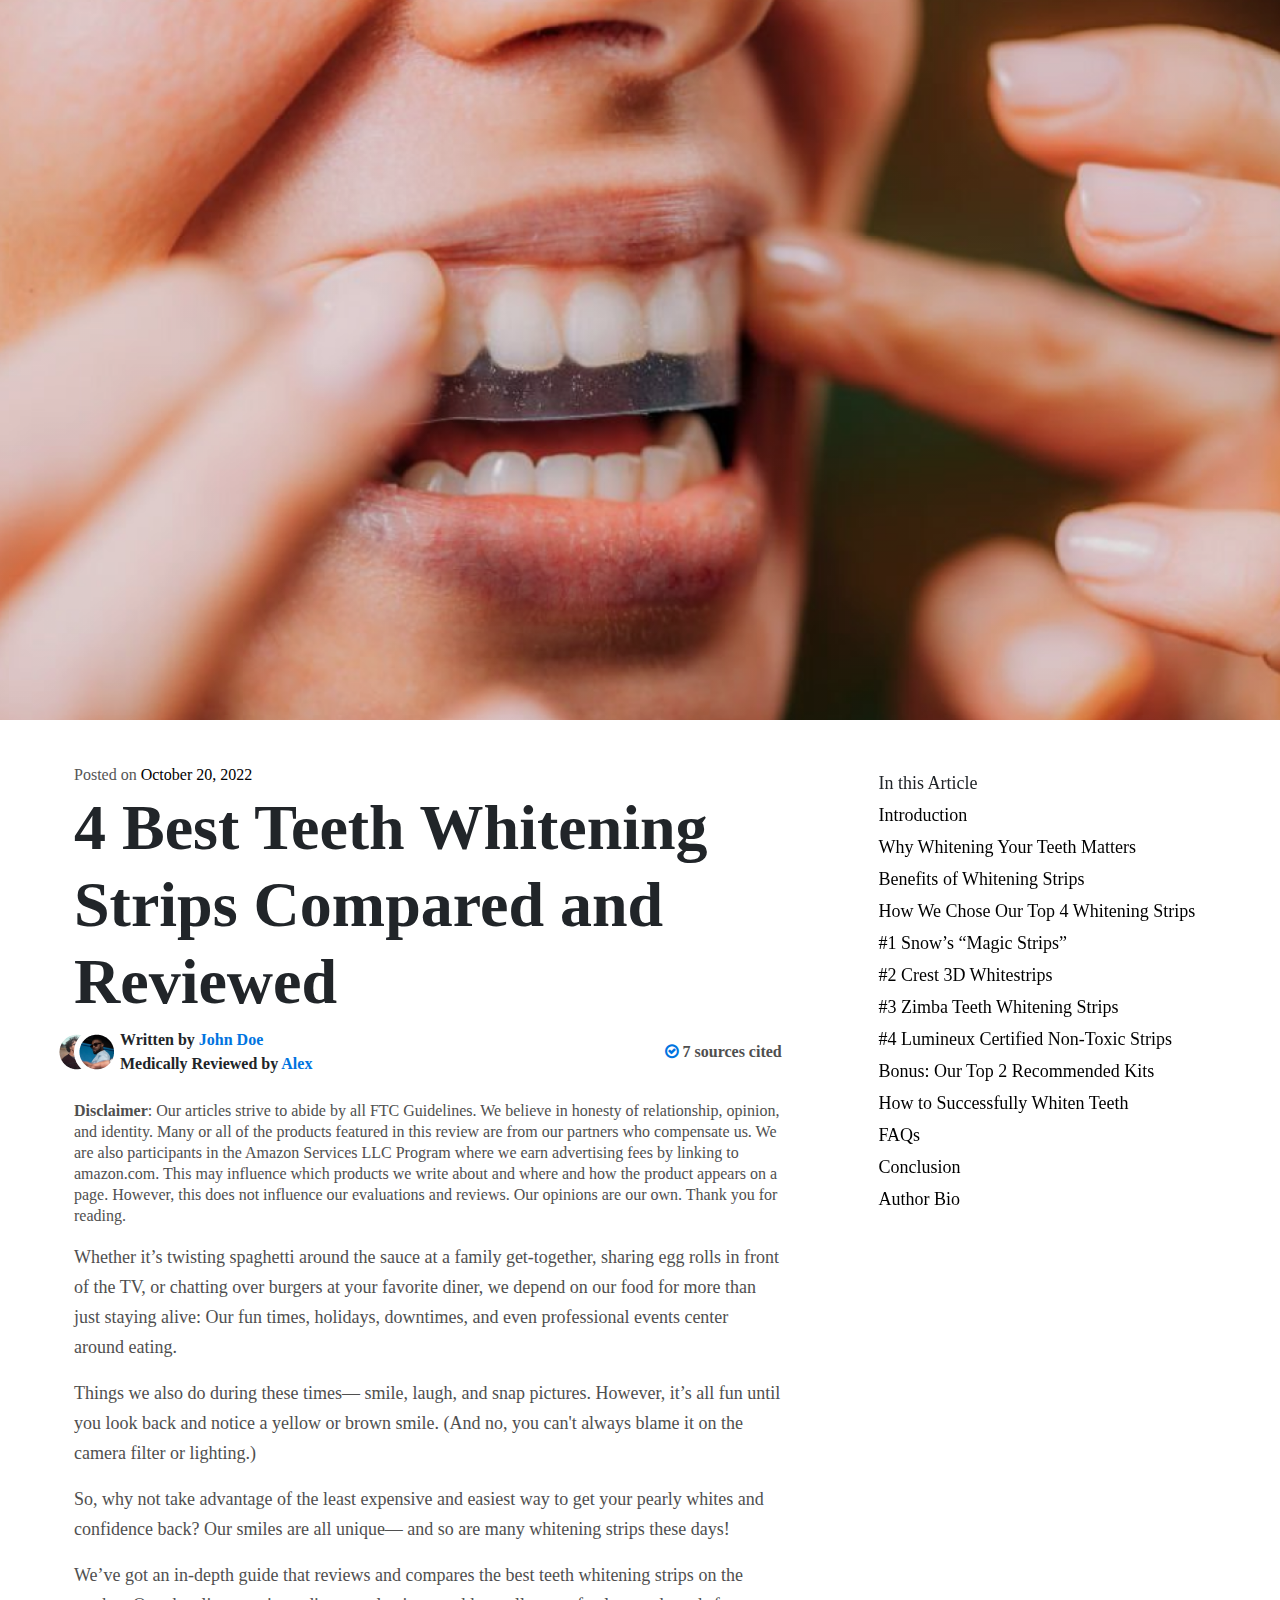
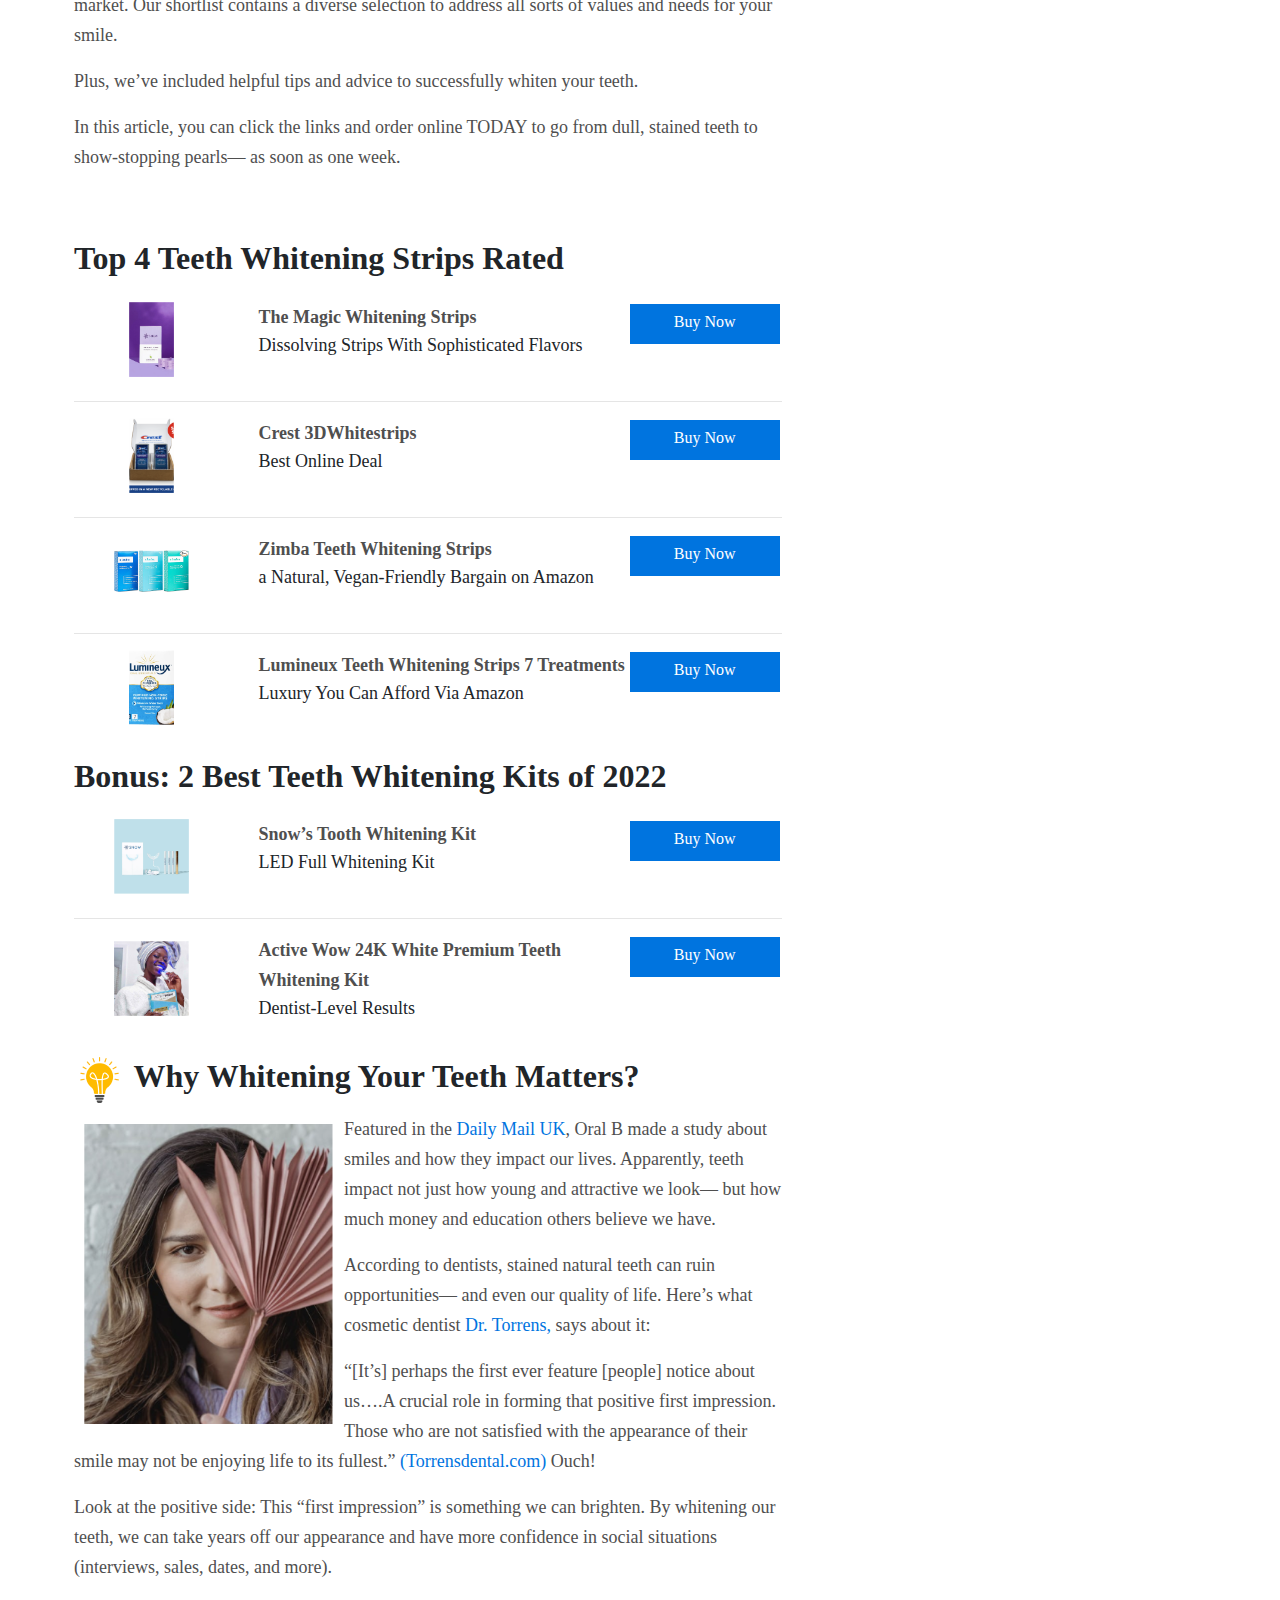
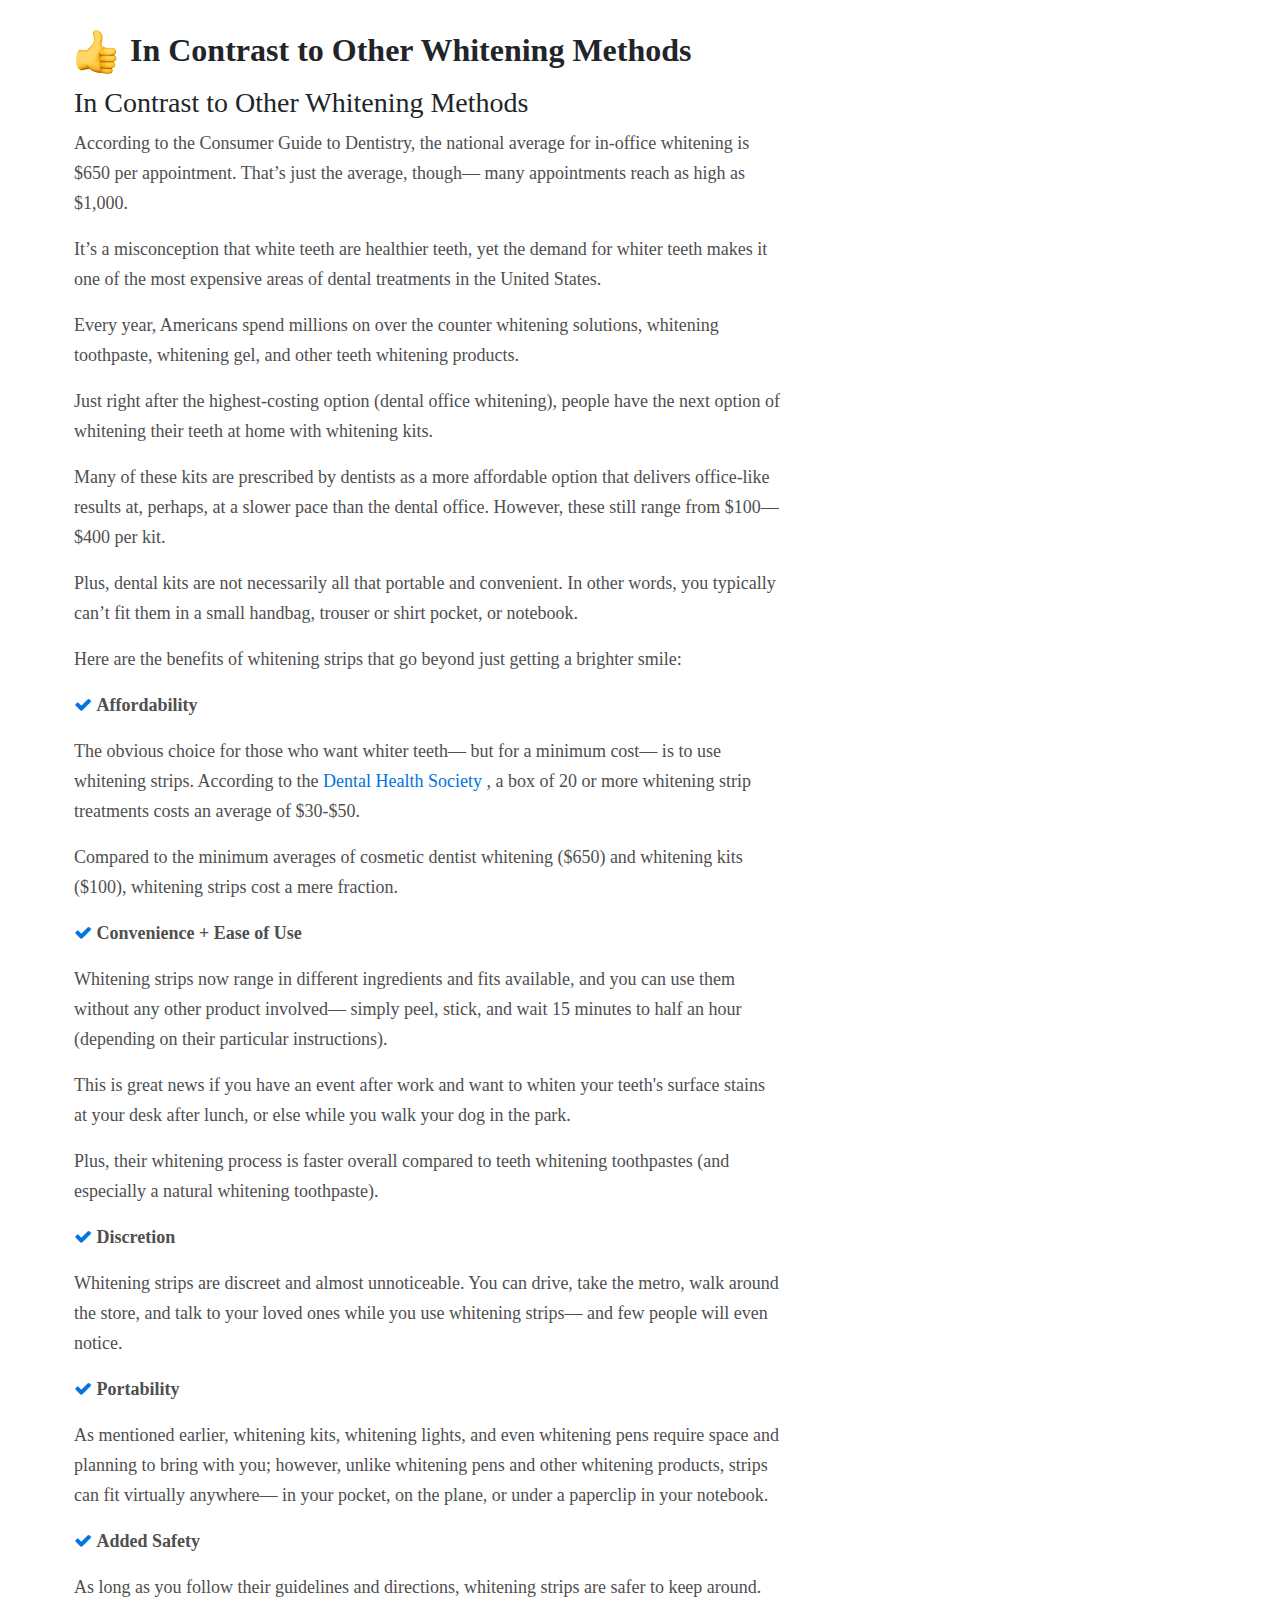
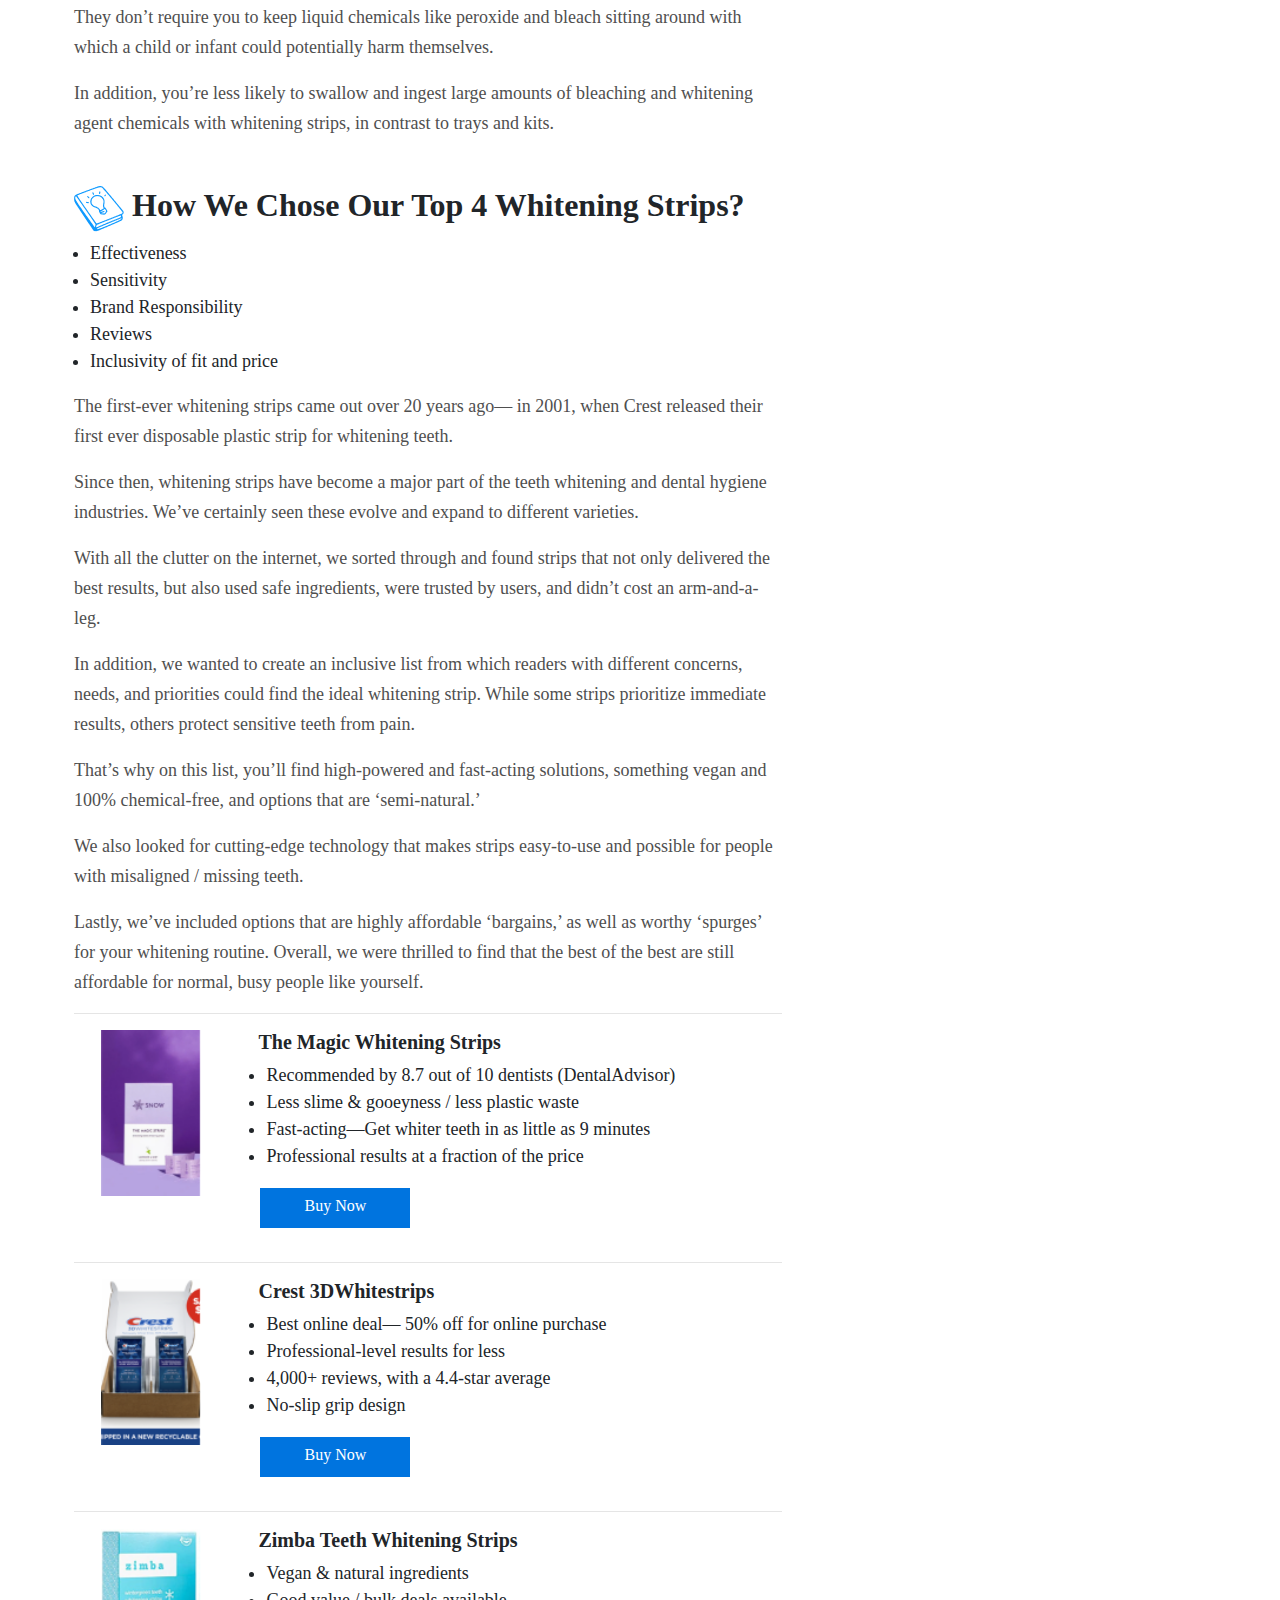
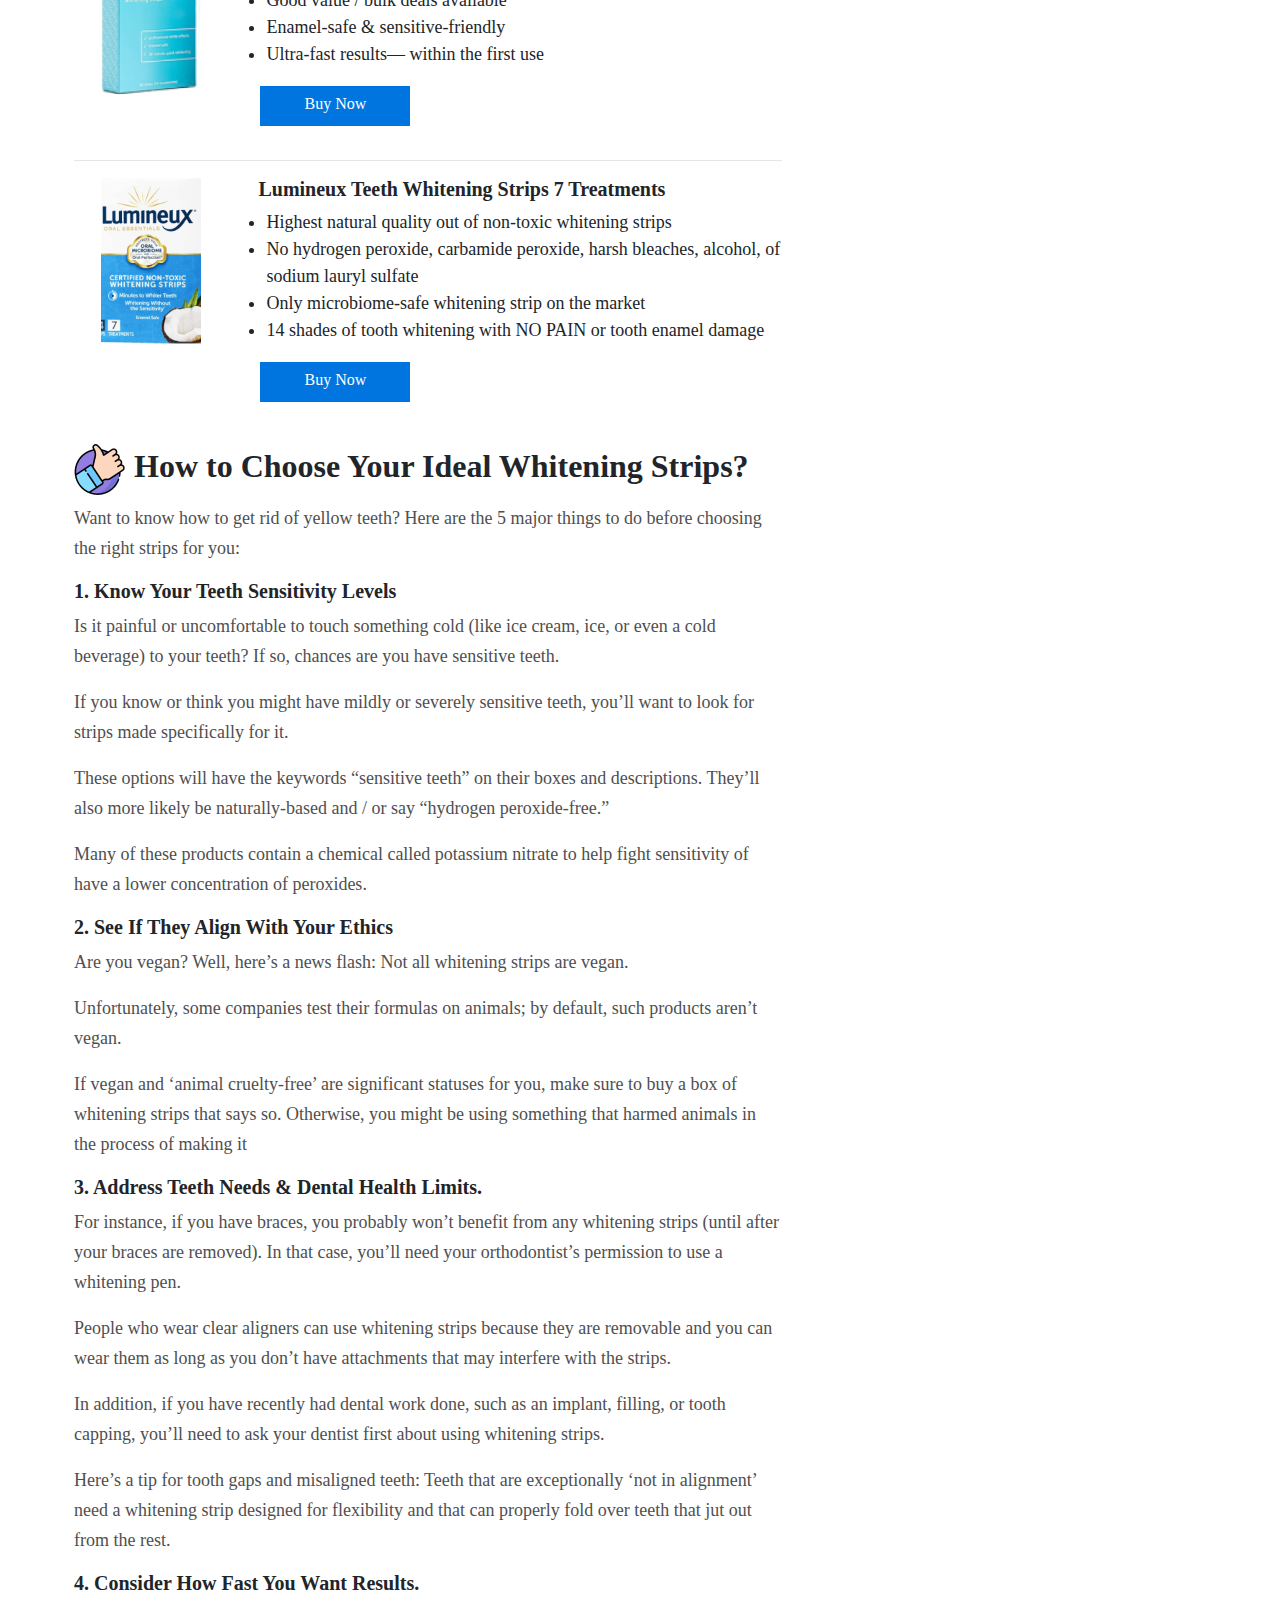
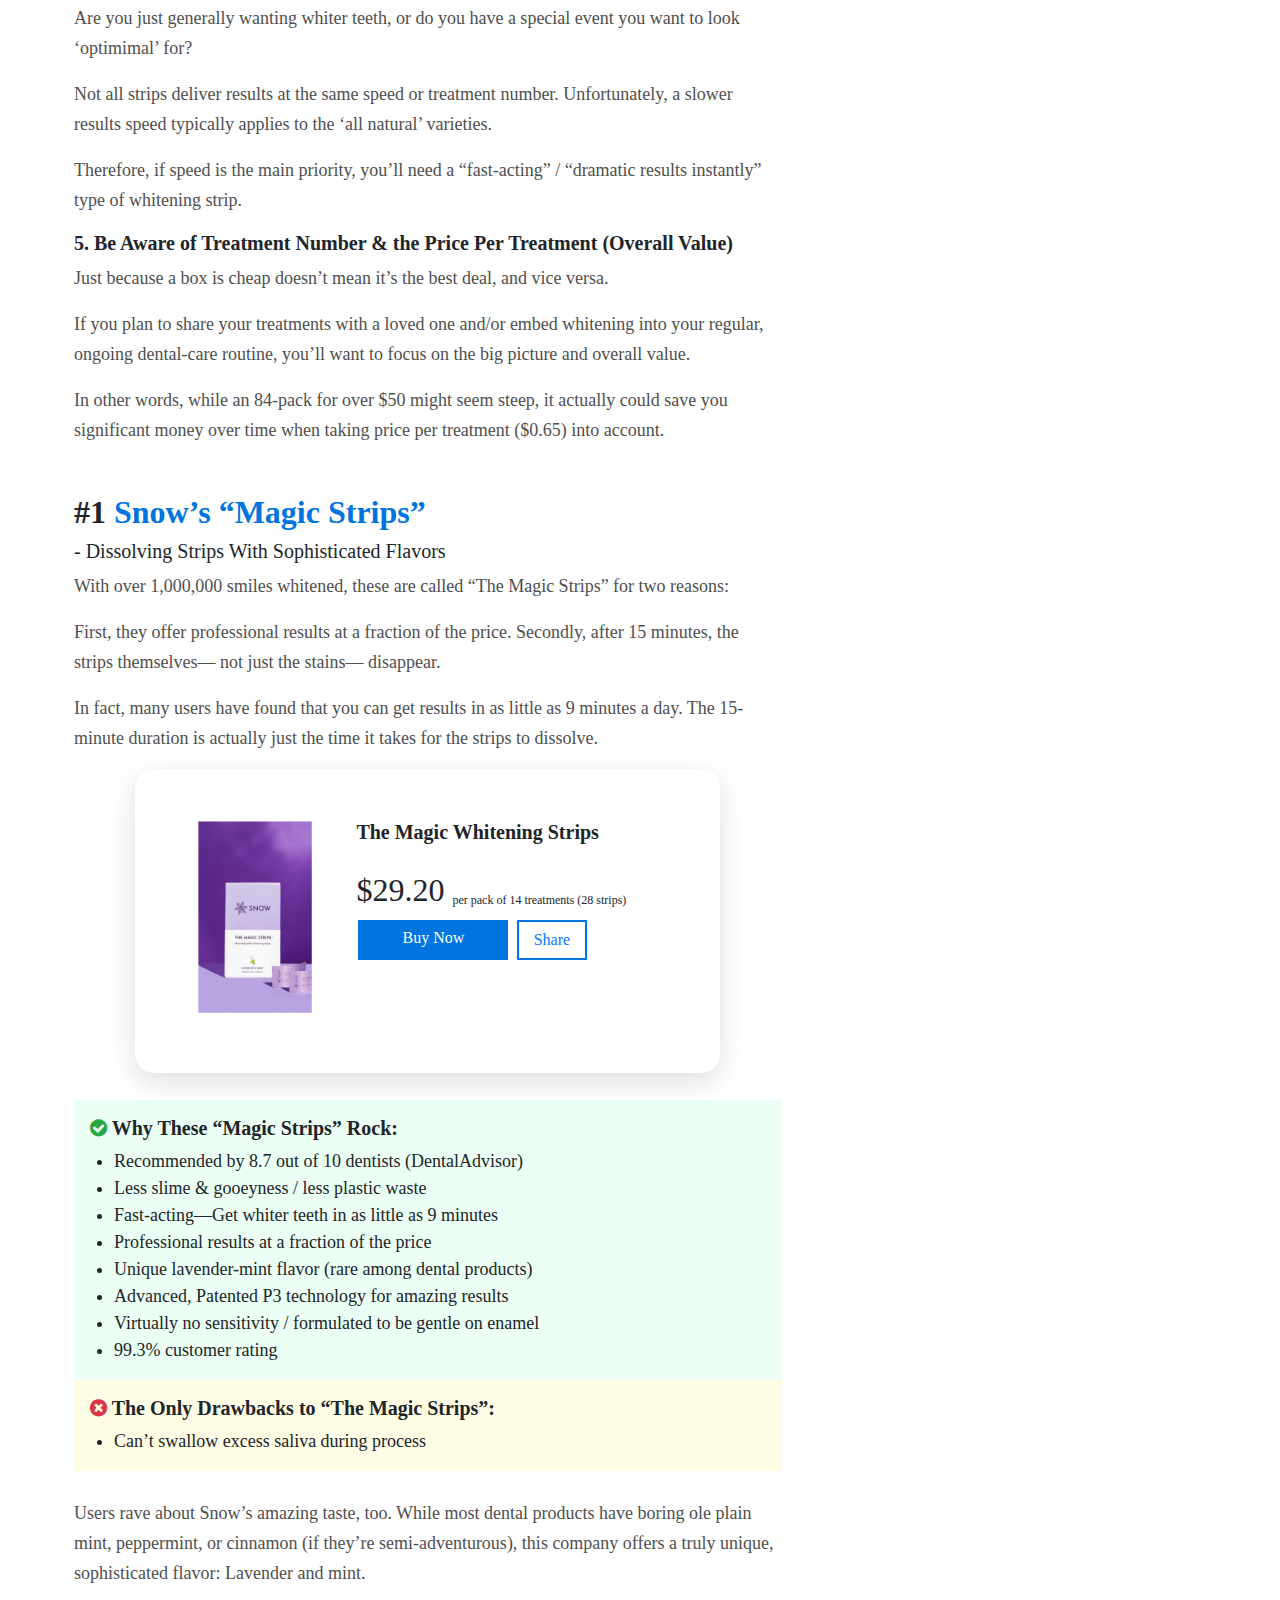
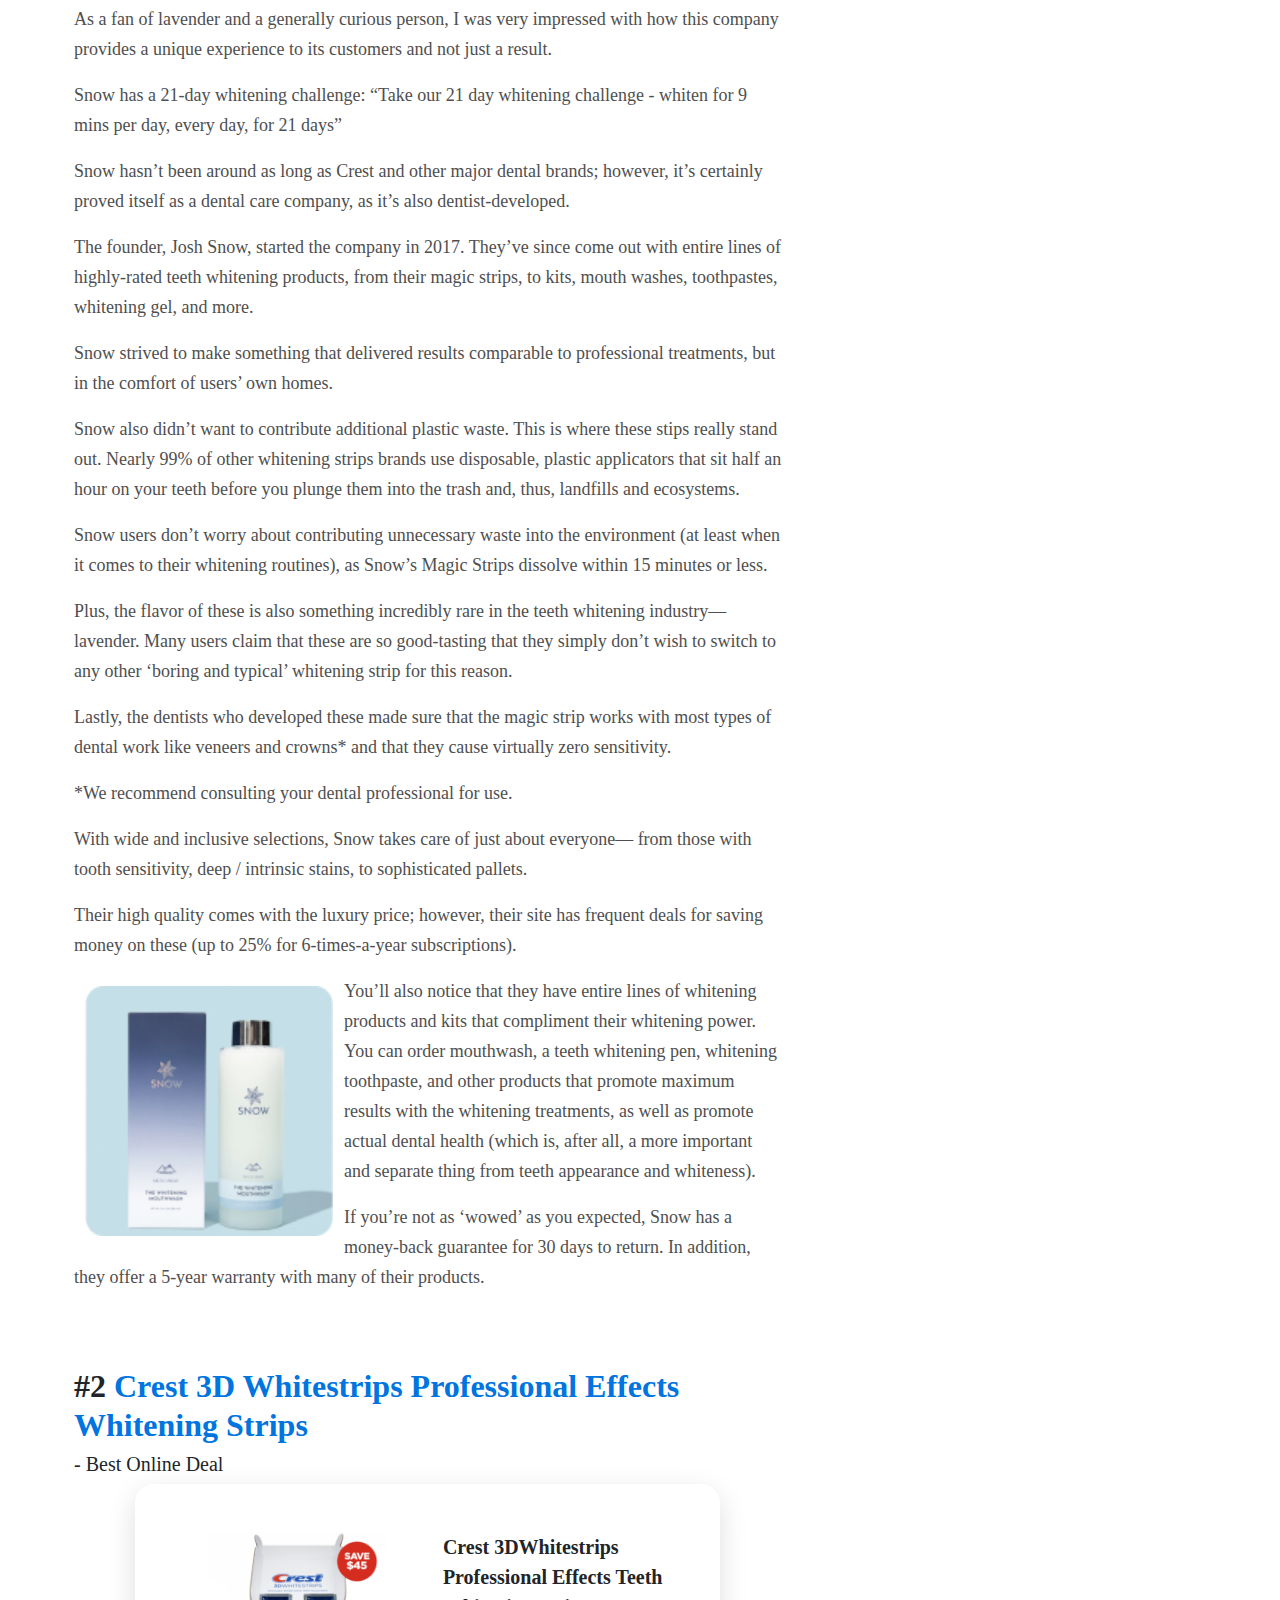
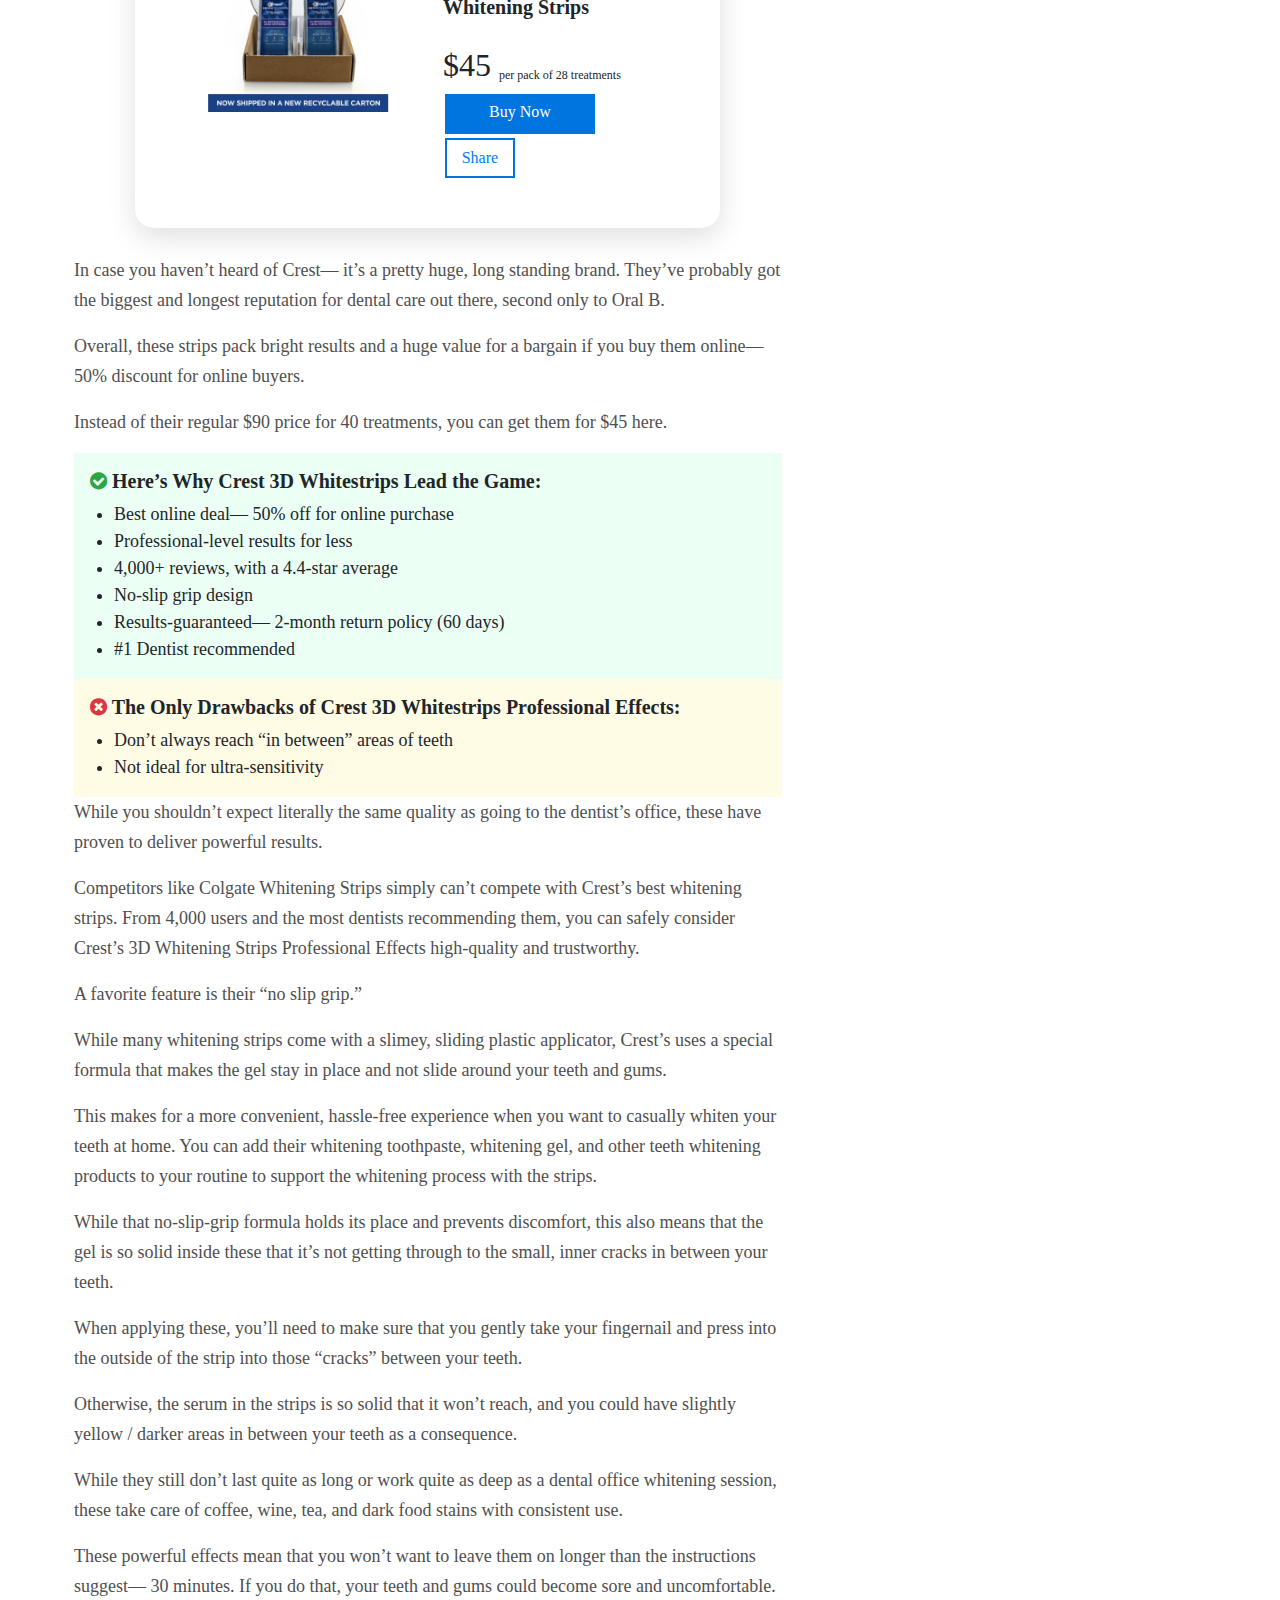
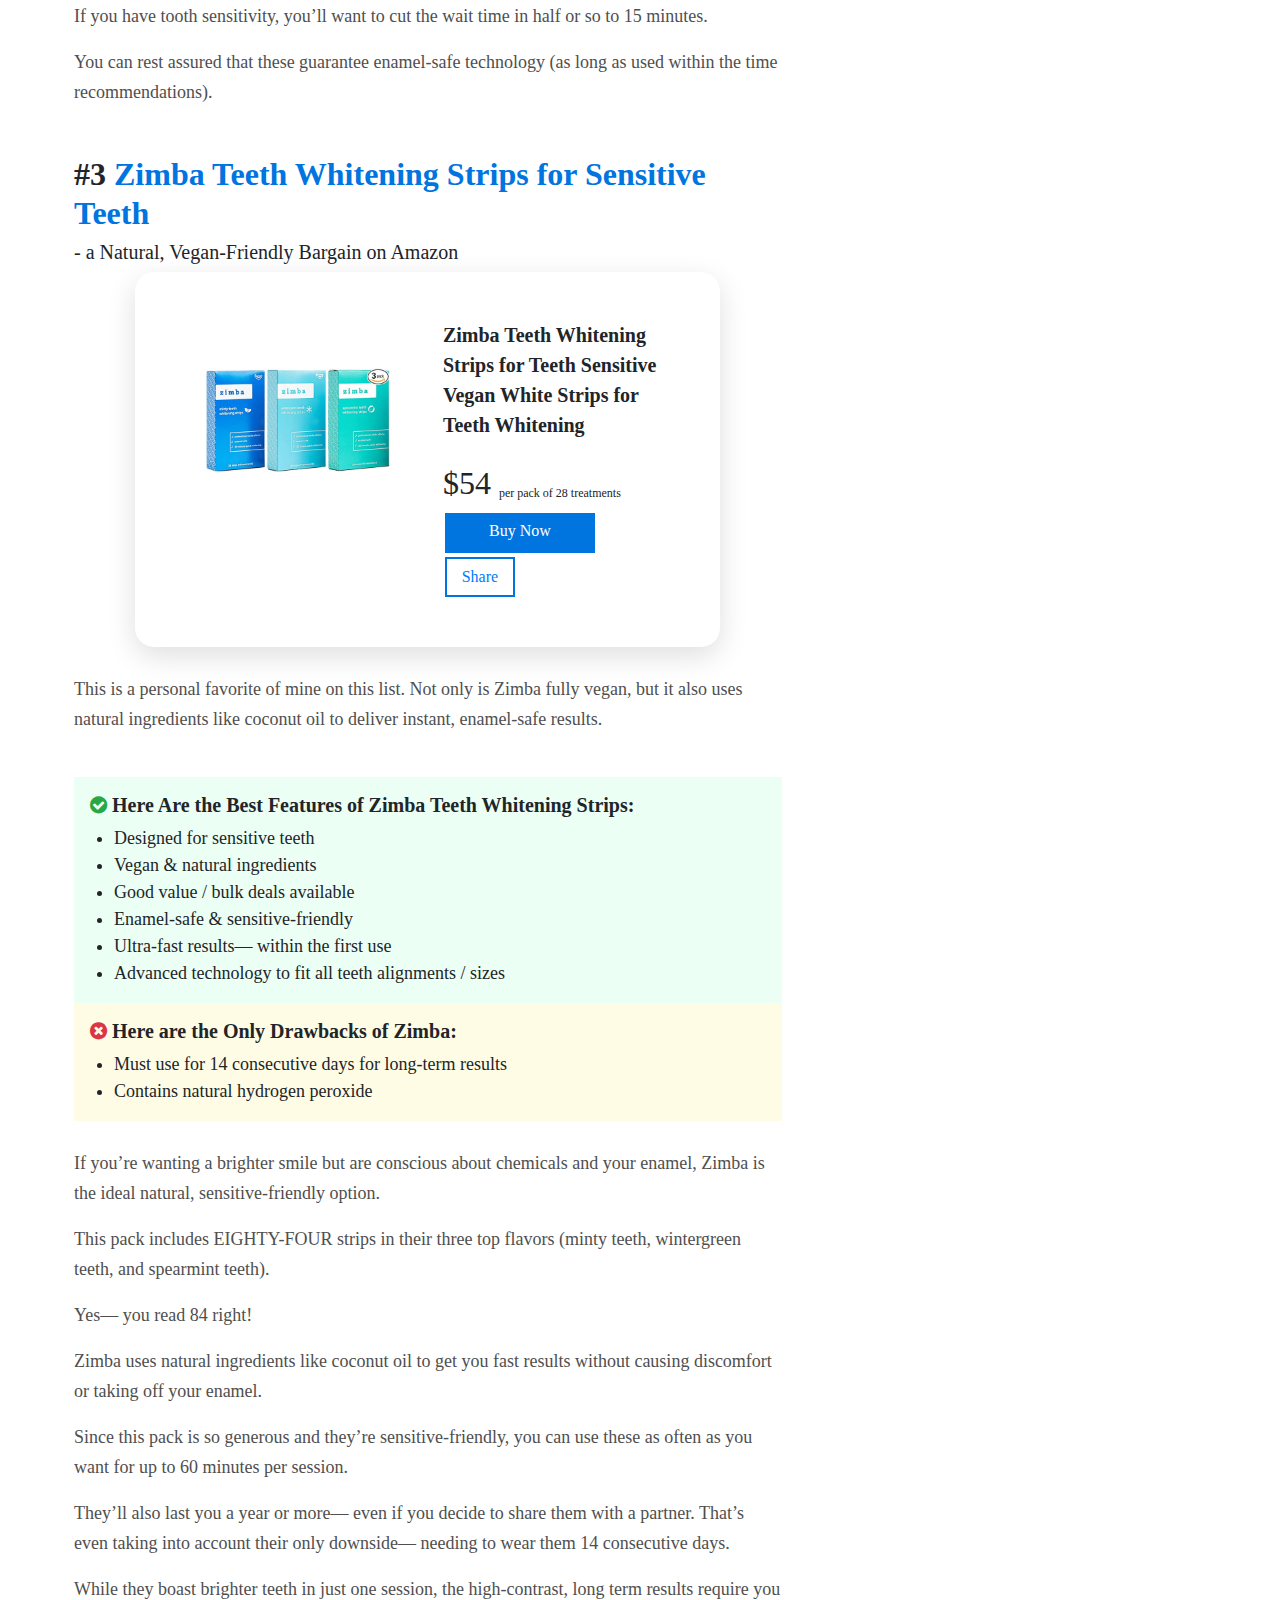
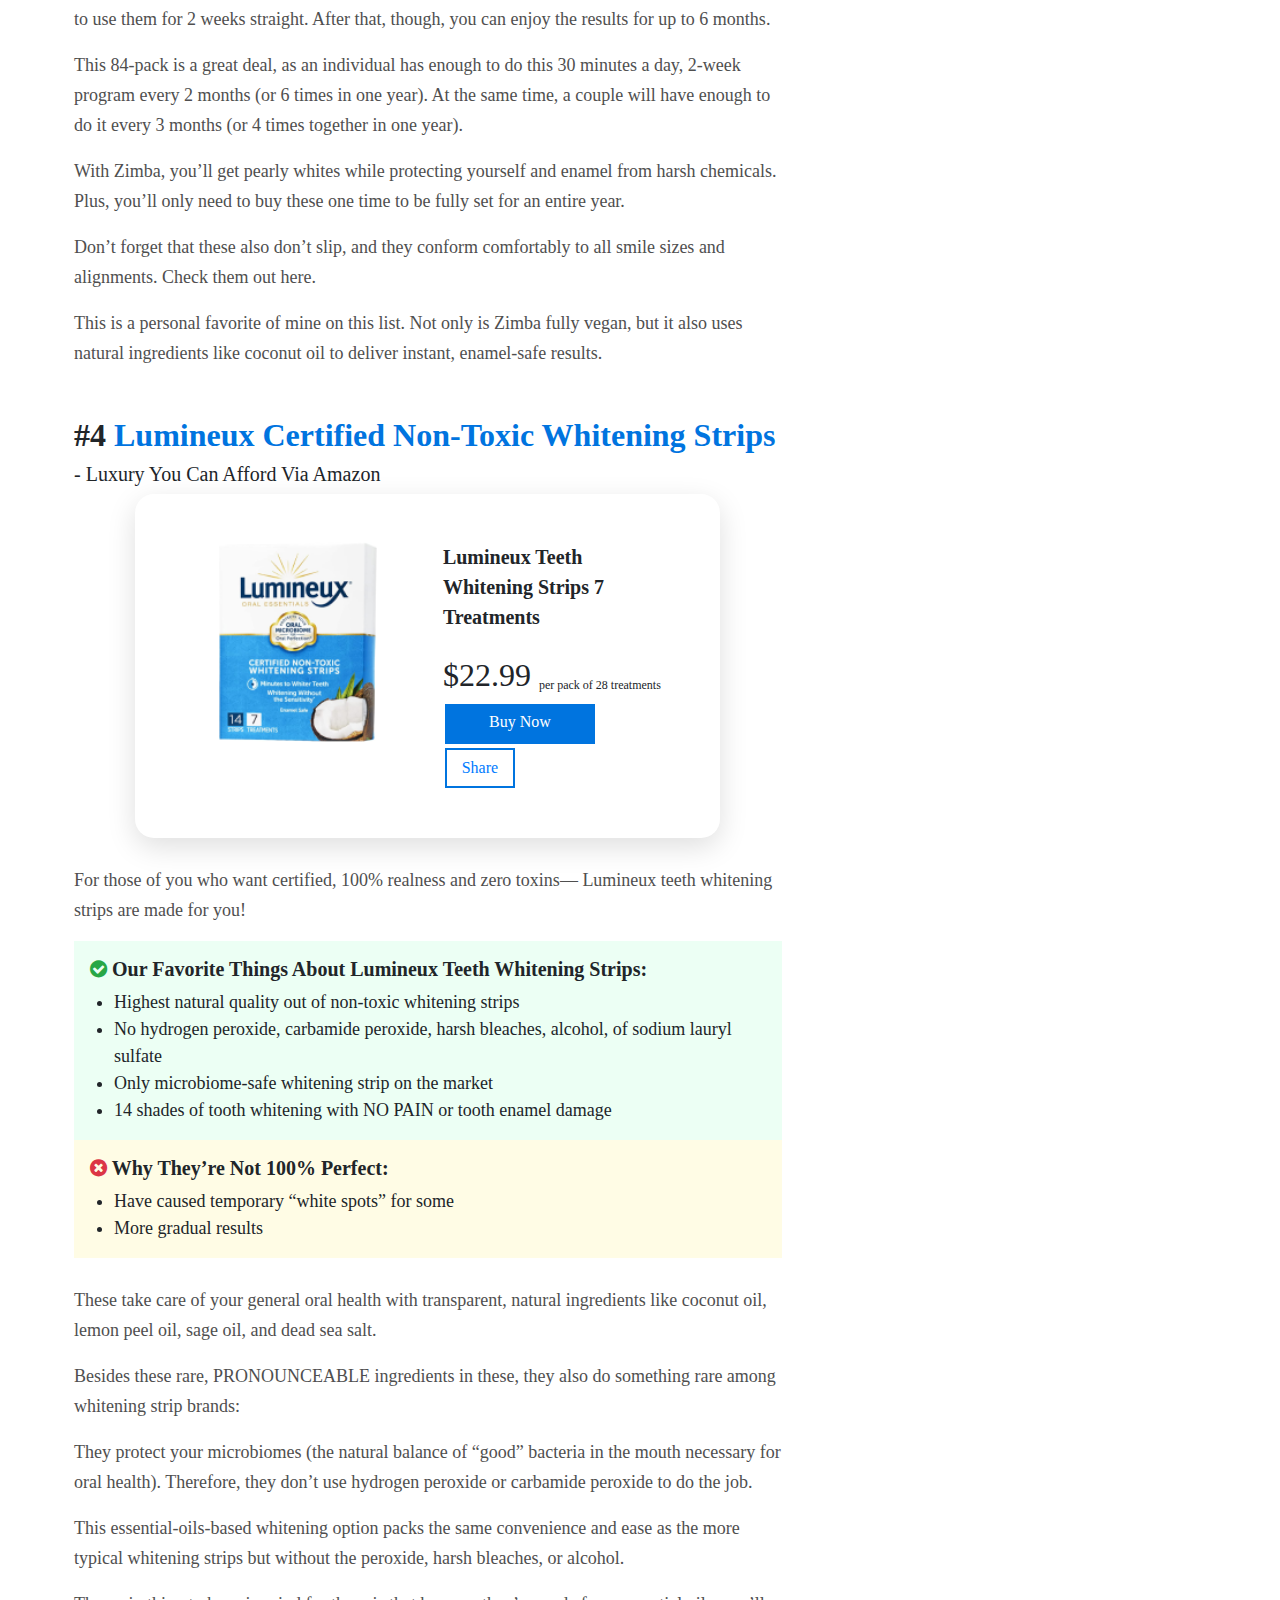
==== commit 0426fe3c: "Add" ====
--- a/index.html
+++ b/index.html
@@ -693,7 +693,7 @@
 
                 <div class="row">
                   <div class="col-sm-10 col-12 mx-auto">
-                    <div class="card p-3">
+                    <div class="card p-5">
                       <div class="row">
                         <div class="col-lg-4 col-md-12 mb-2">
                           <img
@@ -703,13 +703,17 @@
                           />
                         </div>
                         <div class="col-lg-8 col-md-12">
-                          <h3 class="fb-600">The Magic Whitening Strips</h3>
+                          <h3 class="fb-600 text__st">
+                            The Magic Whitening Strips
+                          </h3>
                           <div>
-                            <div class="d-flex">
-                              <h2>$29.20</h2>
-                              <span class="ml-2">
-                                per pack of 14 treatments (28 strips)</span
-                              >
+                            <div class="">
+                              <h2 class="">
+                                $29.20
+                                <sub class="fn-12"
+                                  >per pack of 14 treatments (28 strips)</sub
+                                >
+                              </h2>
                             </div>
                             <div>
                               <a href="" class="btn btn-sque">Buy Now</a>
@@ -862,22 +866,24 @@
                 <h5>- Best Online Deal</h5>
                 <div class="row">
                   <div class="col-sm-10 col-12 mx-auto">
-                    <div class="card p-3">
+                    <div class="card p-5">
                       <div class="row">
                         <div class="col-lg-6 col-md-12 mb-2">
                           <img src="./image/3.png" alt="" class="addimg" />
                         </div>
                         <div class="col-lg-6 col-md-12">
-                          <h3 class="fb-600">
+                          <h3 class="fb-600 text__st">
                             Crest 3DWhitestrips Professional Effects Teeth
                             Whitening Strips
                           </h3>
                           <div>
-                            <div class="d-flex">
-                              <h2>$45</h2>
-                              <span class="ml-2"
-                                >per pack of 28 treatments</span
-                              >
+                            <div class="">
+                              <h2>
+                                $45
+                                <sub class="fn-12"
+                                  >per pack of 28 treatments</sub
+                                >
+                              </h2>
                             </div>
                             <div>
                               <a href="" class="btn btn-sque">Buy Now</a>
@@ -1000,7 +1006,7 @@
                 <h5>- a Natural, Vegan-Friendly Bargain on Amazon</h5>
                 <div class="row">
                   <div class="col-sm-10 col-12 mx-auto">
-                    <div class="card p-3">
+                    <div class="card p-5">
                       <div class="row">
                         <div class="col-lg-6 col-md-12 mb-2">
                           <img
@@ -1010,16 +1016,18 @@
                           />
                         </div>
                         <div class="col-lg-6 col-md-12">
-                          <h3 class="fb-600">
+                          <h3 class="fb-600 text__st">
                             Zimba Teeth Whitening Strips for Teeth Sensitive
                             Vegan White Strips for Teeth Whitening
                           </h3>
                           <div>
-                            <div class="d-flex">
-                              <h2>$54</h2>
-                              <span class="ml-2"
-                                >per pack of 28 treatments</span
-                              >
+                            <div class="">
+                              <h2>
+                                $54
+                                <sub class="fn-12"
+                                  >per pack of 28 treatments</sub
+                                >
+                              </h2>
                             </div>
                             <div>
                               <a href="" class="btn btn-sque">Buy Now</a>
@@ -1133,28 +1141,41 @@
                   </span>
                 </h2>
                 <h5>- Luxury You Can Afford Via Amazon</h5>
-                <div class="card p-3">
-                  <div class="row">
-                    <div class="col-lg-6 col-md-12">
-                      <img src="./image/image 27.png" alt="" class="addimg1" />
-                    </div>
-                    <div class="col-lg-6 col-md-12">
-                      <h3 class="fb-600">
-                        Lumineux Teeth Whitening Strips 7 Treatments
-                      </h3>
-                      <div>
-                        <div class="d-flex">
-                          <h2>$22.99</h2>
-                          <span class="ml-2">per pack of 28 treatments</span>
-                        </div>
-                        <div>
-                          <a href="" class="btn btn-sque">Buy Now</a>
-                          <a href="" class="btn btn-outline-sque">Share</a>
+                <div class="row">
+                  <div class="col-sm-10 col-12 mx-auto">
+                    <div class="card p-5">
+                      <div class="row">
+                        <div class="col-lg-6 col-md-12">
+                          <img
+                            src="./image/image 27.png"
+                            alt=""
+                            class="addimg1"
+                          />
+                        </div>
+                        <div class="col-lg-6 col-md-12">
+                          <h3 class="fb-600 text__st">
+                            Lumineux Teeth Whitening Strips 7 Treatments
+                          </h3>
+                          <div>
+                            <div class="">
+                              <h2>
+                                $22.99
+                                <sub class="fn-12"
+                                  >per pack of 28 treatments</sub
+                                >
+                              </h2>
+                            </div>
+                            <div>
+                              <a href="" class="btn btn-sque">Buy Now</a>
+                              <a href="" class="btn btn-outline-sque">Share</a>
+                            </div>
+                          </div>
                         </div>
                       </div>
                     </div>
                   </div>
                 </div>
+
                 <br />
                 <p>
                   For those of you who want certified, 100% realness and zero
@@ -1268,6 +1289,7 @@
                   <h4 class="fb-600">
                     Snow’s Tooth Whitening Kit - LED Full Whitening Kit
                   </h4>
+                  <br />
                   <div class="mt-2">
                     <div class="row">
                       <div class="col-lg-4 col-md-12">
@@ -1330,6 +1352,7 @@
                   <h4 class="fb-600">
                     Active Wow 24K White Premium Teeth Whitening Kit
                   </h4>
+                  <br />
                   <div class="mt-2">
                     <div class="row">
                       <div class="col-lg-4 col-md-12">
--- a/css/style.css
+++ b/css/style.css
@@ -10,6 +10,10 @@
 }
 .dis__cla{
   line-height: 21px !important;
+}
+h2{
+  margin-top: 24px;
+  
 }
 :root {
     --blue-color: #0074DF;
@@ -56,7 +60,8 @@
  .card{
   border: none;
   border-radius: 0;
-  box-shadow: 0px 2px 5px grey;
+  box-shadow: 0px 9px 29px rgba(0, 0, 0, 0.13);
+  border-radius: 19px;
  }
 .tb1{
   background-color: var(--light-blue);
@@ -105,8 +110,15 @@
     
   }
   .blog__content__right ul li{
-    margin: 5px 0;
+    margin: 5px 0px 0px 0px;
     font-size: 18px;
+    
+  }
+  .bg-green ul.pl-4{
+    margin: 0;
+  }
+  .bg-red ul.pl-4{
+    margin: 0;
   }
   .blog__content__right ul li a{
     
@@ -201,12 +213,14 @@
 .addimg{
   width: 100%;
   height: 180px;
+  object-fit: contain;
 }
 .addimg1{
   width: 80%;
   height: 200px;
   display: block;
   margin: auto;
+  object-fit: contain;
 }
 
 .btn-sque{
@@ -260,7 +274,7 @@
 .smll_img{
   width: 75px;
   height: 75px;
-  object-fit: cover;
+  object-fit: contain;
   display: block;
   margin: auto;
 }
@@ -282,7 +296,7 @@
 .sm_img{
   width: 100%;
   height: 250px !important;
-  object-fit: cover;
+  object-fit: contain;
 }
 
 
@@ -424,4 +438,13 @@
 }
 .panel-title a{
     text-decoration: none;
-}+}
+
+.text__st{
+  font-size: 20px;
+  /* font-weight: 500; */
+  line-height: 1.5;
+}
+
+
+/* ; */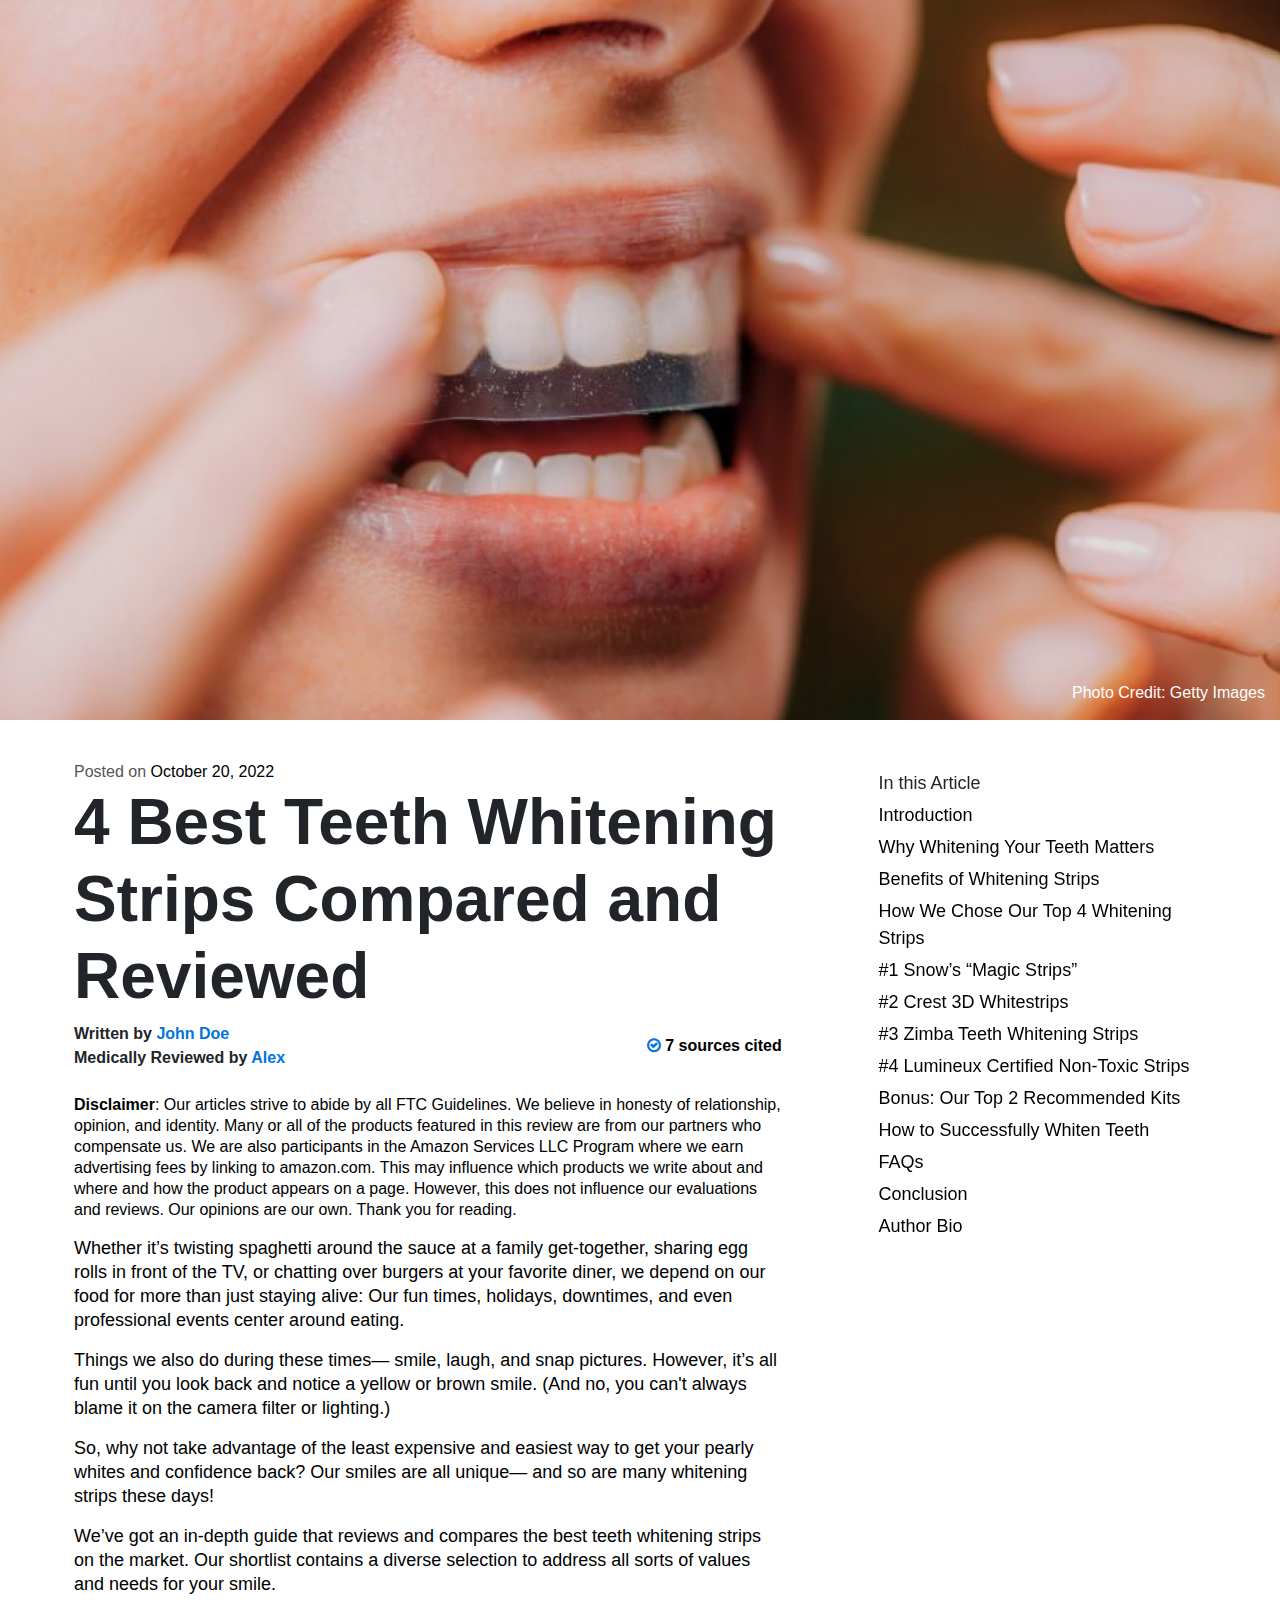
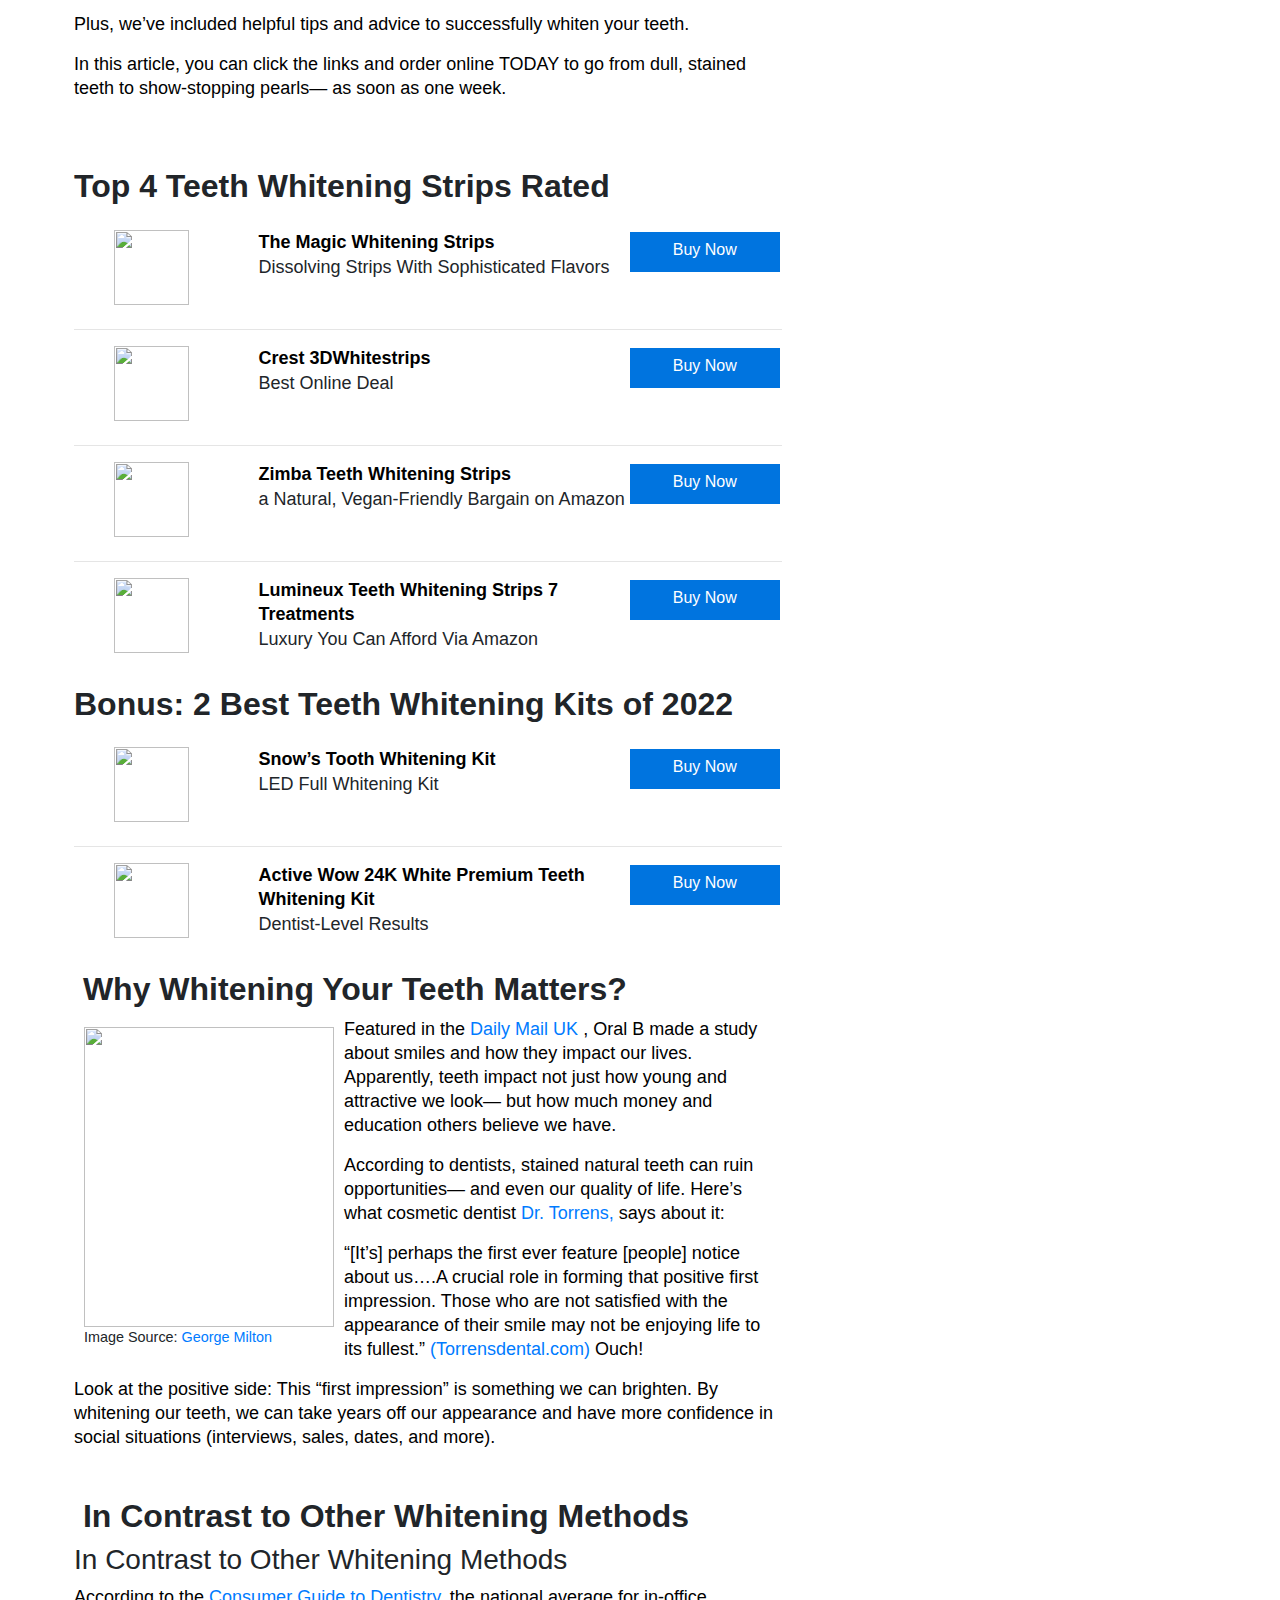
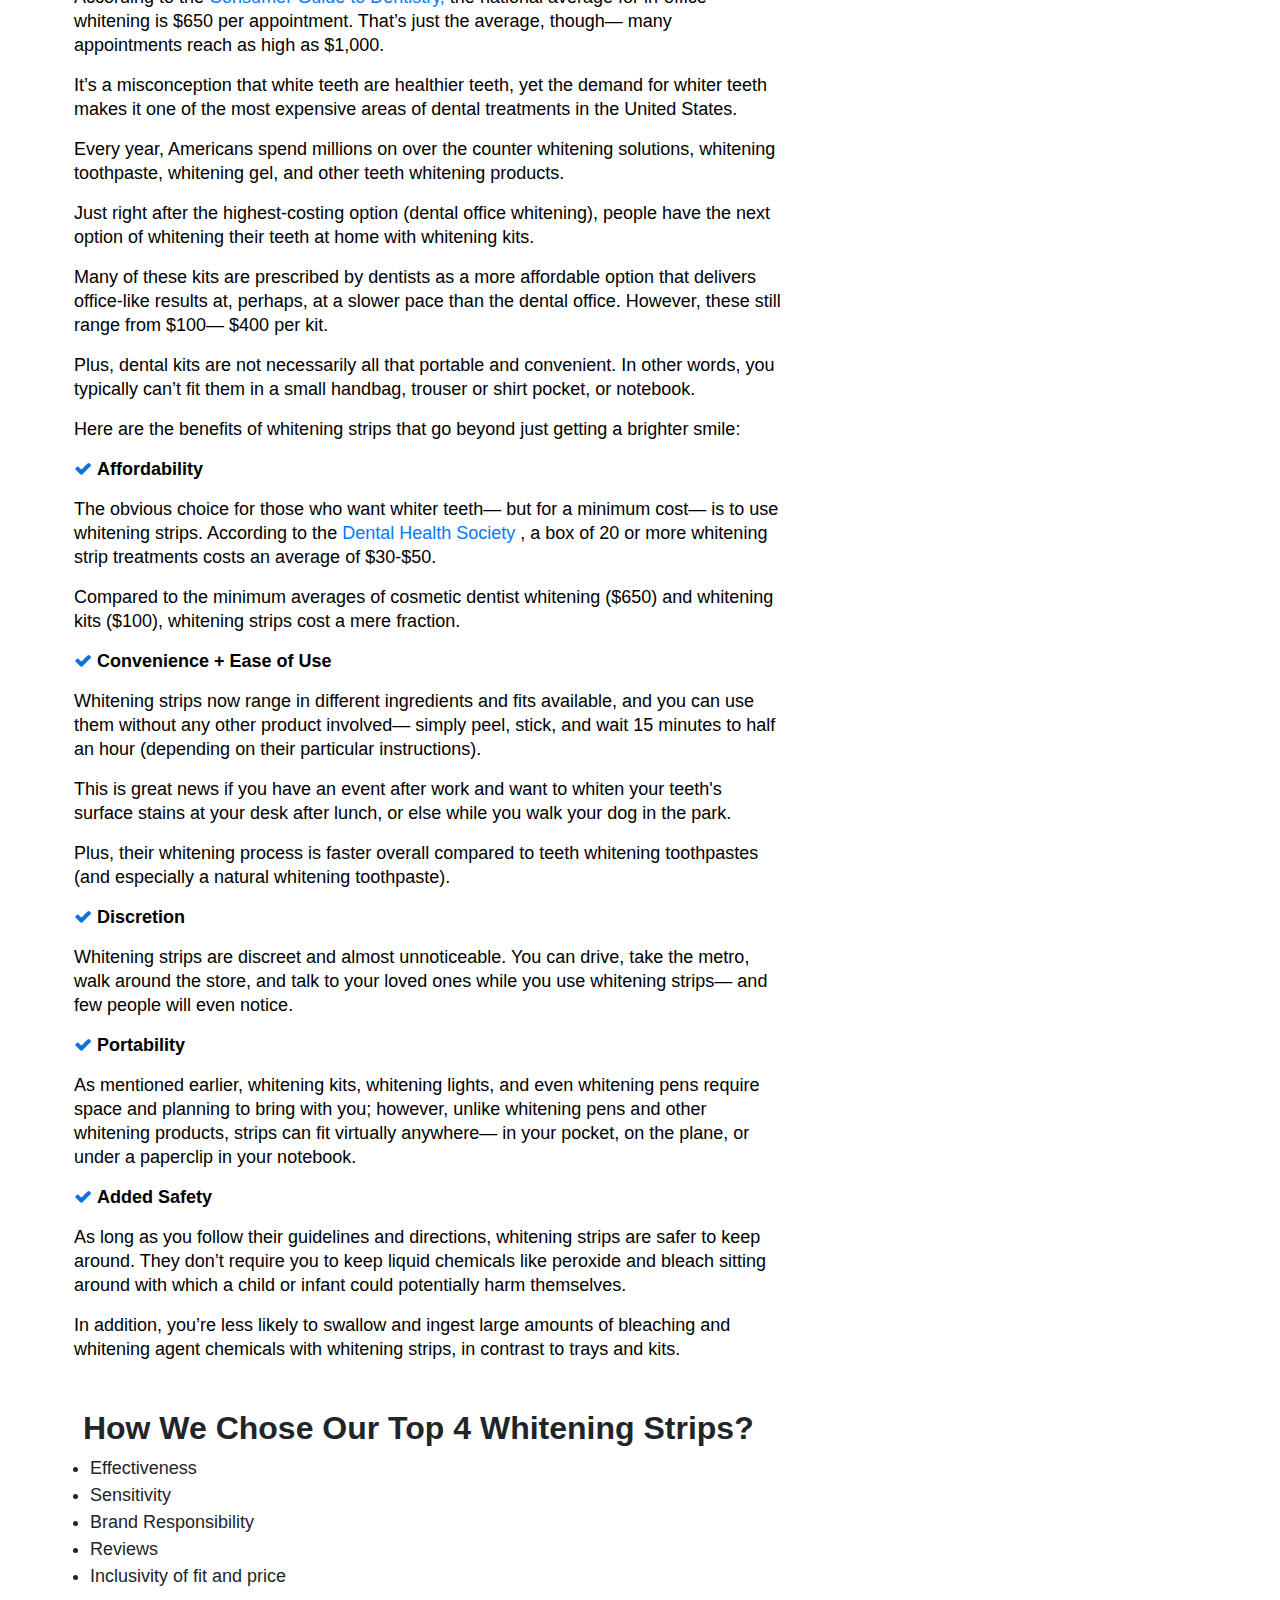
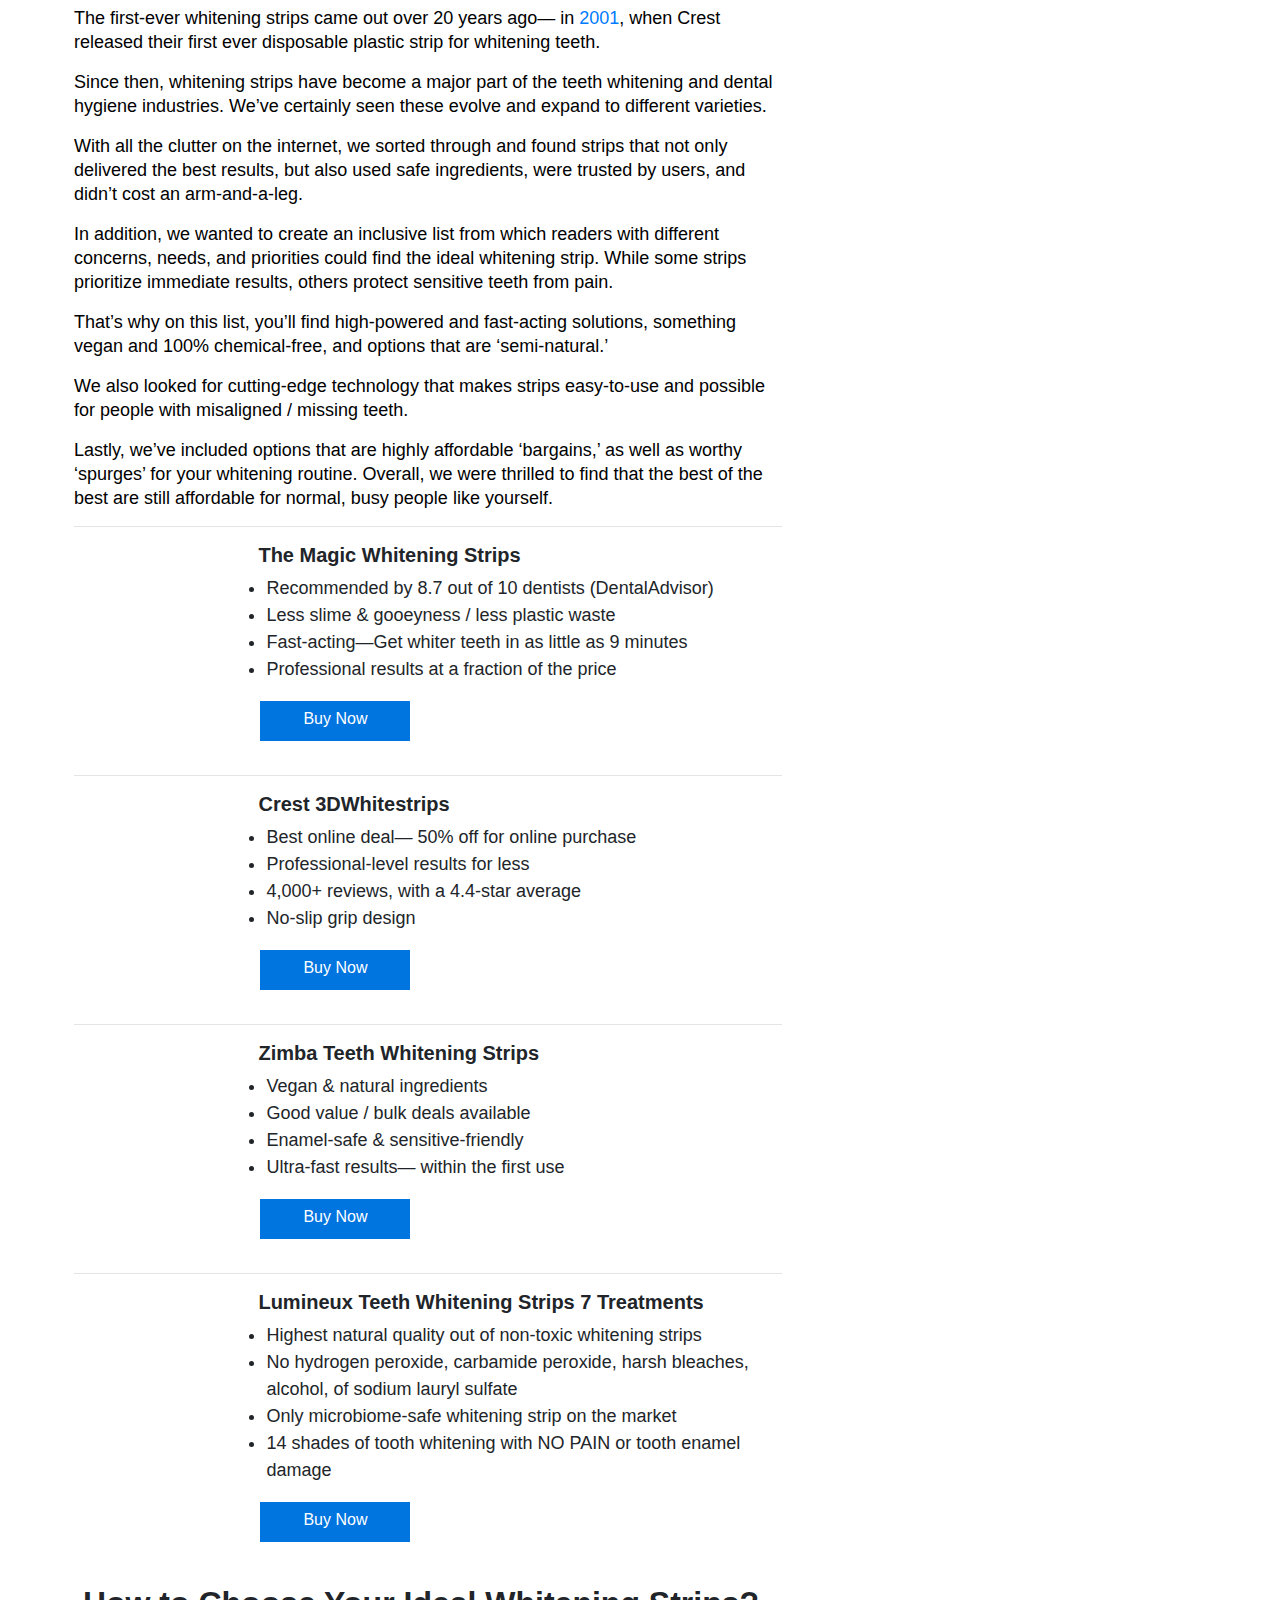
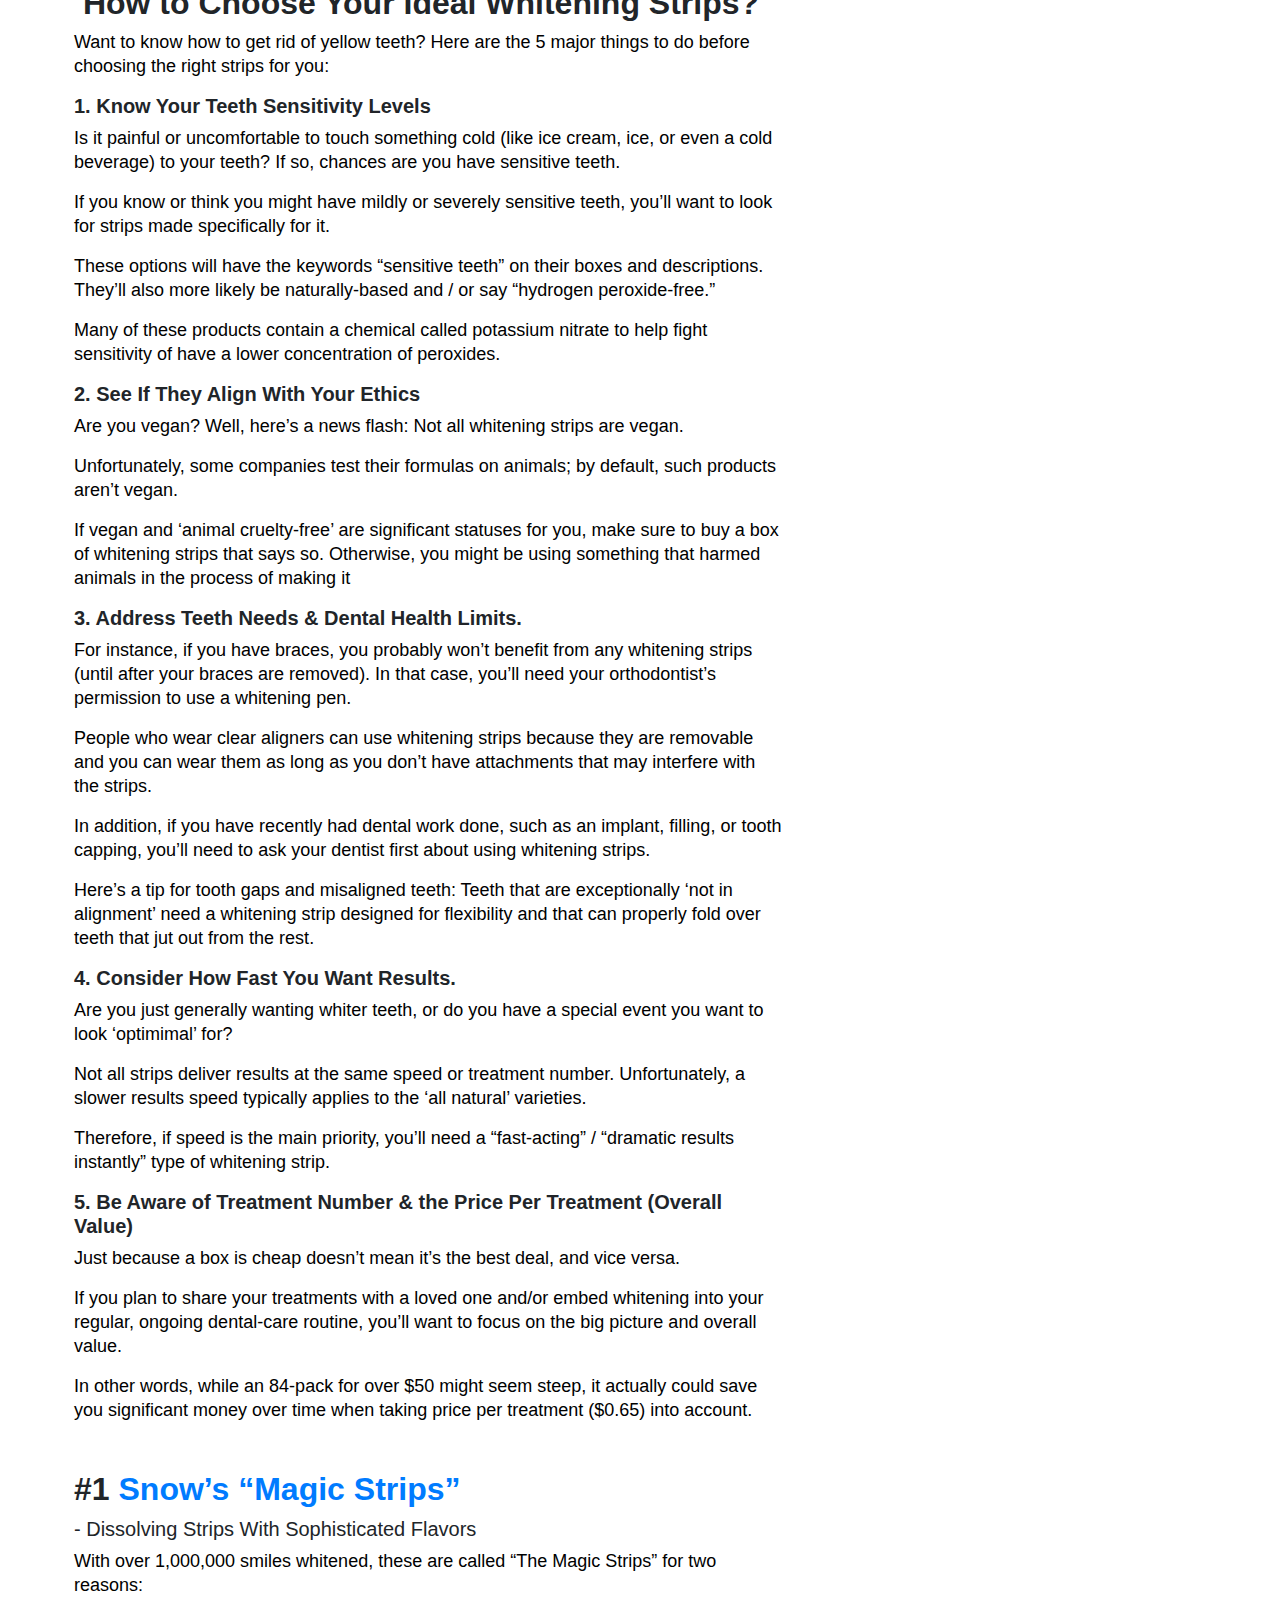
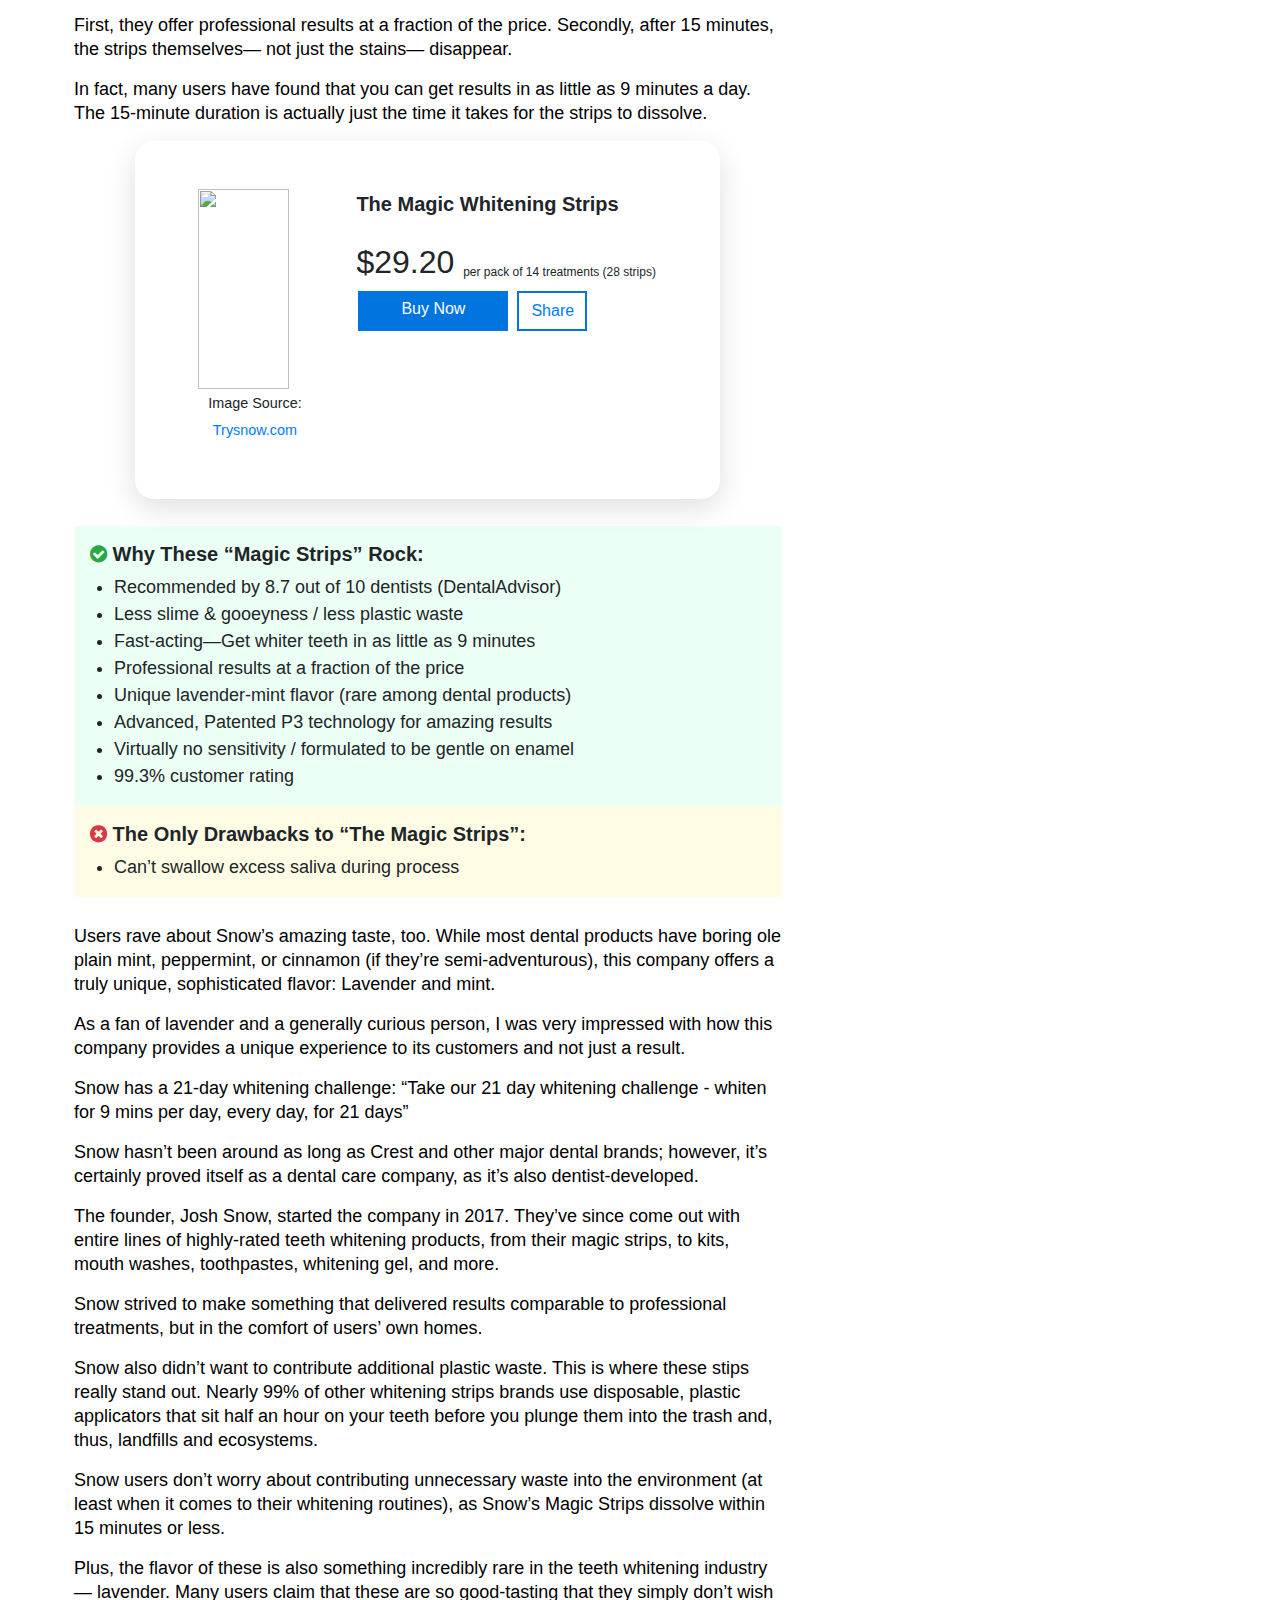
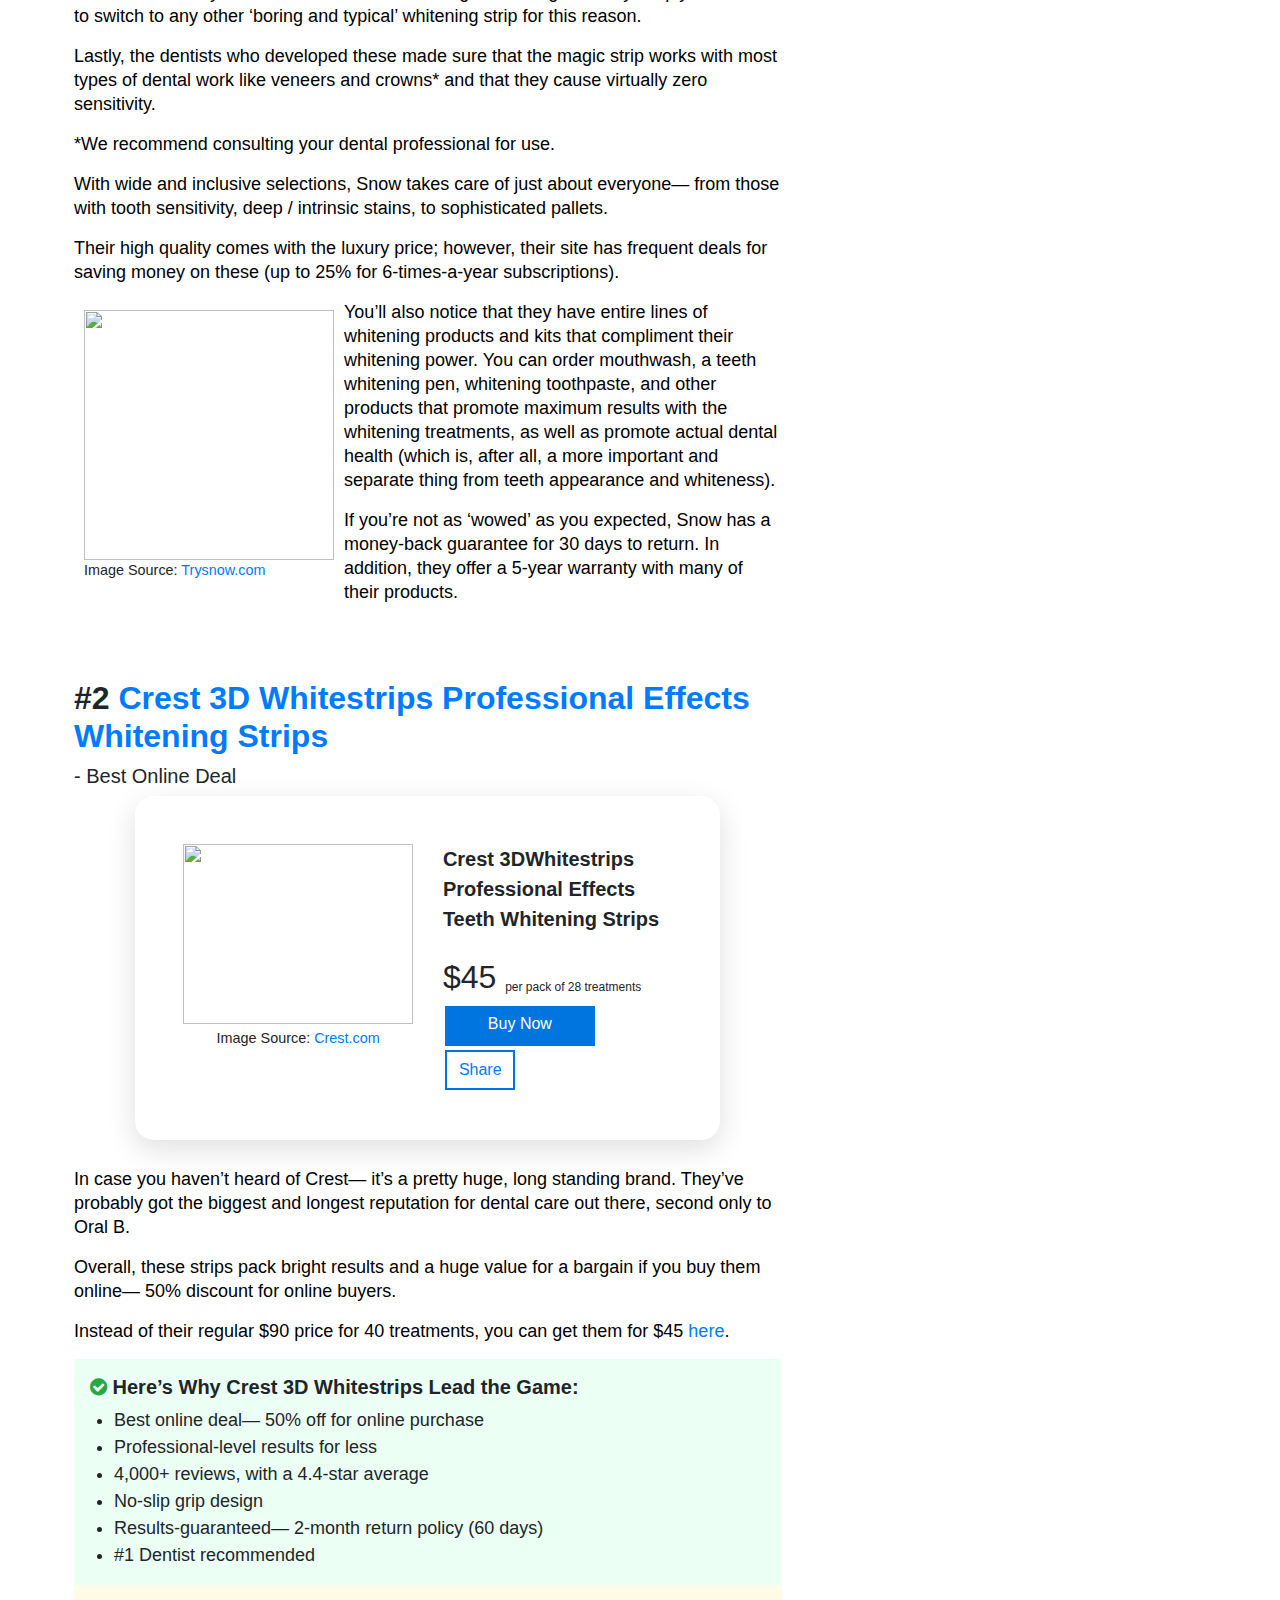
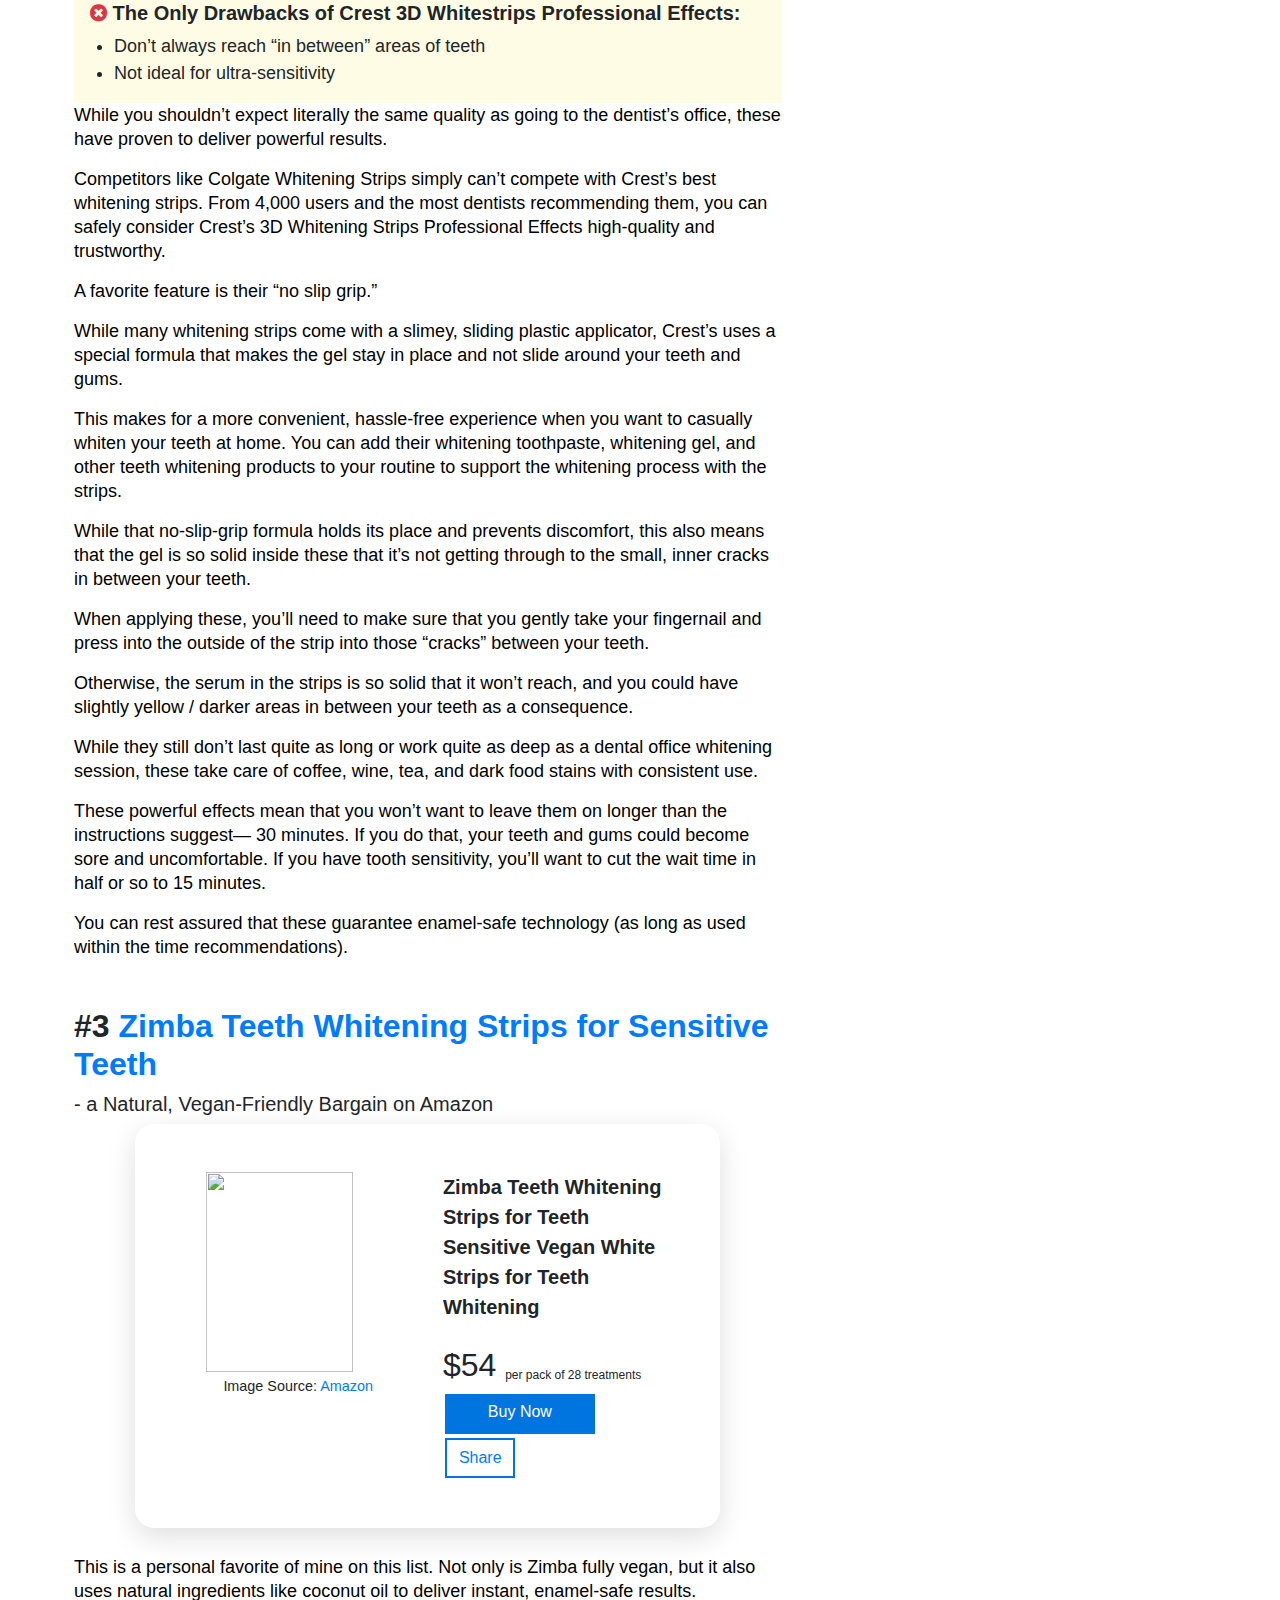
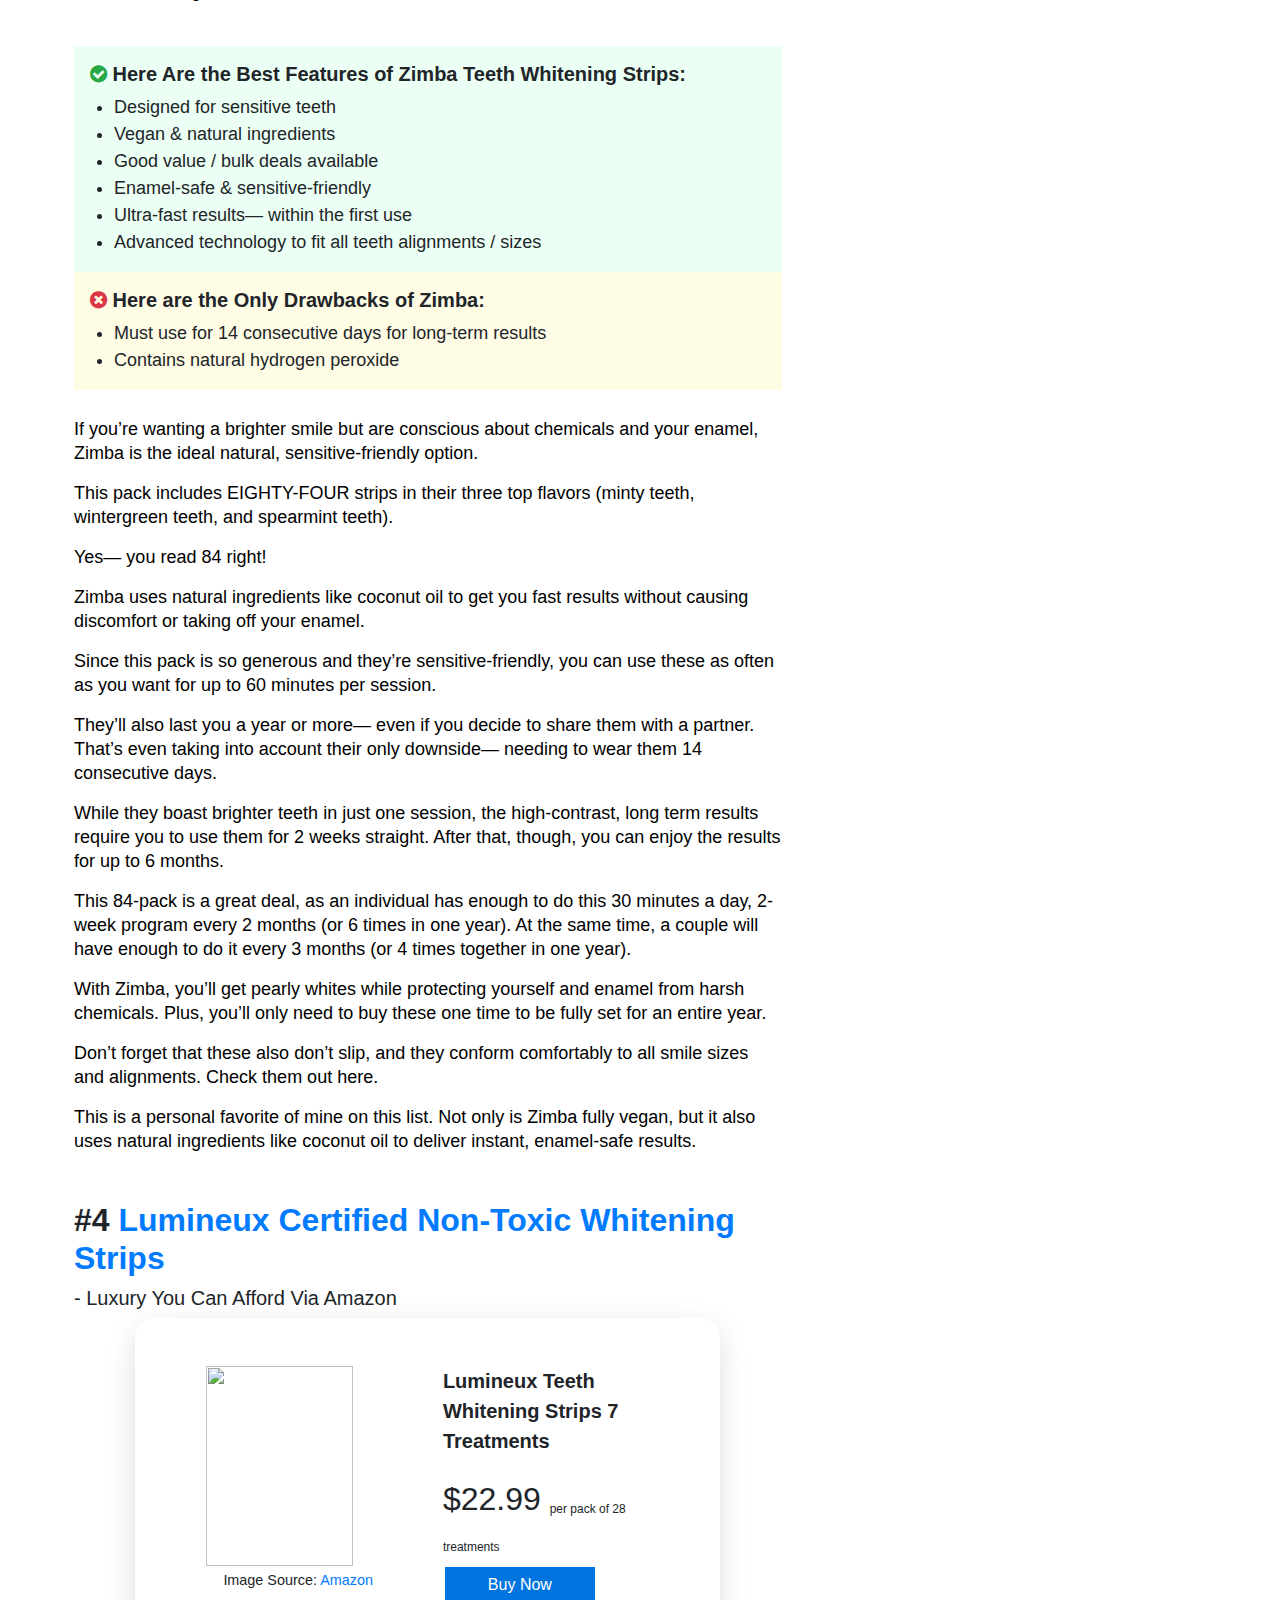
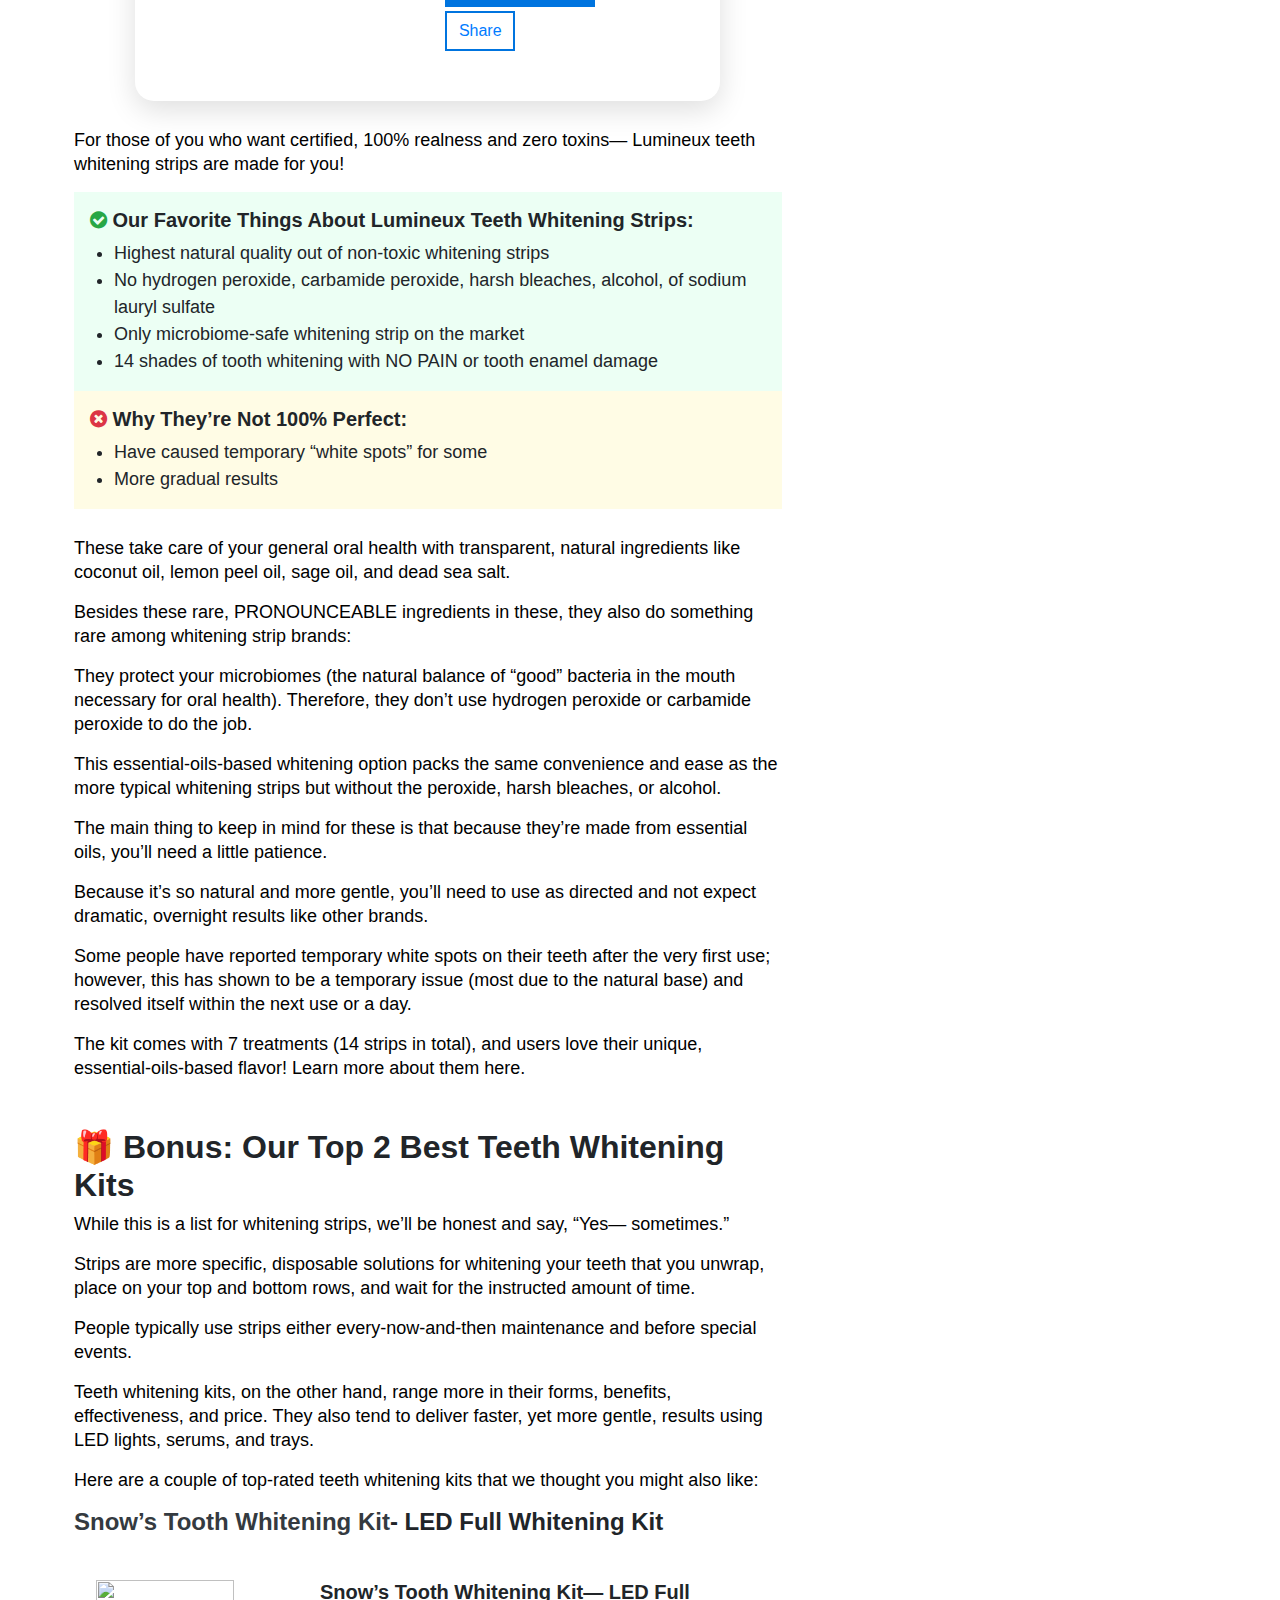
==== commit 76ff413a: "combined web" ====
--- a/index.html
+++ b/index.html
@@ -8,10 +8,7 @@
       name="Description"
       content="4 Best Teeth Whitening Strips Compared and Reviewed"
     />
-    <link
-      rel="stylesheet"
-      href="https://use.fontawesome.com/releases/v5.6.3/css/all.css"
-    />
+
     <link
       rel="stylesheet"
       href="https://maxcdn.bootstrapcdn.com/bootstrap/4.0.0/css/bootstrap.min.css"
@@ -20,12 +17,473 @@
       rel="stylesheet"
       href="https://cdnjs.cloudflare.com/ajax/libs/font-awesome/4.7.0/css/font-awesome.min.css"
     />
-    <link rel="stylesheet" href="./css/style.css" />
+    <!-- <link rel="stylesheet" href="./css/style.css" /> -->
     <title>4 Best Teeth Whitening Strips Compared and Reviewed</title>
+    <style>
+      * {
+        margin: 0;
+        padding: 0;
+        box-sizing: border-box;
+        font-family: 'Roboto', sans-serif;
+      }
+      .slider__blog1 {
+        position: relative;
+      }
+      .img__credit {
+        position: absolute;
+        right: 15px;
+        bottom: 15px;
+        color: white;
+      }
+      .img__credit a {
+        color: white;
+      }
+      .img__credit a:hover {
+        color: white;
+      }
+      .link__a {
+        color: var(--blue-color);
+      }
+      .link__a:hover {
+        color: var(--blue-color);
+        /* text-decoration: underline; */
+      }
+
+      .flexbox {
+        display: flex;
+        justify-content: center;
+        align-items: center;
+        flex-direction: column;
+      }
+      p {
+        /* line-height: 28px;
+        color: #4f4f4f; */
+
+        line-height: 24px;
+        /* font-size: 16px; */
+        color: #000000;
+      }
+      ::-webkit-scrollbar {
+        width: 1px;
+        height: 10px;
+      }
+      ::-webkit-scrollbar-track {
+        background-color: #f1f1f1;
+      }
+      ::-webkit-scrollbar-thumb {
+        background-color: rgb(199, 194, 194);
+      }
+      .dis__cla {
+        line-height: 21px !important;
+      }
+      h2 {
+        margin-top: 24px;
+      }
+      :root {
+        --blue-color: #0074df;
+        --light-blue: #e2f3ff;
+        --dark-black-color: #000000;
+        --light-black-color: #555555;
+        --green-color: #ecfff4;
+        --red-color: #fffce5;
+      }
+      .text-primary {
+        color: var(--blue-color) !important;
+      }
+      .bg-green {
+        background-color: var(--green-color);
+        /* padding: 20px; */
+      }
+      .bg-red {
+        background-color: var(--red-color);
+        /* padding: 20px; */
+      }
+      .fb-500 {
+        font-weight: 500;
+      }
+      .fb-600 {
+        font-weight: 600;
+      }
+      .fb-700 {
+        font-weight: 700;
+      }
+      .fn-10 {
+        font-size: 10px;
+      }
+      .fn-12 {
+        font-size: 12px;
+      }
+      .fn-14 {
+        font-size: 14px;
+      }
+      .fn-18 {
+        font-size: 18px;
+      }
+      .fn-28 {
+        font-size: 28px;
+      }
+      tr:nth-child(even) {
+        background-color: #f4f4f4 !important;
+      }
+      .card {
+        border: none;
+        border-radius: 0;
+        box-shadow: 0px 9px 29px rgba(0, 0, 0, 0.13);
+        border-radius: 19px;
+      }
+      .tb1 {
+        background-color: var(--light-blue);
+        color: var(--blue-color);
+      }
+      .slider__blog1 {
+        width: 100%;
+        height: 80vh;
+        background: linear-gradient(rgba(0, 0, 0, 0.1), rgba(0, 0, 0, 0.1)),
+          url('../image/blog1.png');
+        background-position: center;
+        background-size: cover;
+        background-repeat: no-repeat;
+      }
+
+      .container__box {
+        width: 90%;
+        margin: 0 auto;
+      }
+      .wrapper__box {
+        width: 90%;
+      }
+      .blog__box {
+        margin-top: 30px;
+        width: 100%;
+        display: flex;
+      }
+      .blog__content__left {
+        width: 70%;
+        /* background-color: #0074DF; */
+        padding: 10px;
+      }
+      .blog__content__right {
+        width: 30%;
+        /* background-color: #68747e; */
+        margin-top: 15px;
+        height: 500px;
+        position: sticky !important;
+        top: 50px;
+      }
+      .mobile_view {
+        display: none;
+      }
+      .blog__content__right ul,
+      .mobile_view ul {
+        list-style-type: none;
+      }
+      .blog__content__right ul li,
+      .mobile_view ul li {
+        margin: 5px 0px 0px 0px;
+        font-size: 18px;
+      }
+      .bg-green ul.pl-4 {
+        margin: 0;
+      }
+      .bg-red ul.pl-4 {
+        margin: 0;
+      }
+      .blog__content__right ul li a,
+      .mobile_view ul li a {
+        color: #000000;
+      }
+
+      .blog__content__left .date__text {
+        color: var(--light-black-color);
+      }
+      .blog__content__left .date__text span {
+        color: var(--dark-black-color);
+      }
+      .blog__content__left .head_text {
+        font-size: 64px;
+        font-weight: 600;
+      }
+      .written_box {
+        display: flex;
+        justify-content: space-between;
+        align-items: center;
+      }
+
+      .written_left {
+        display: flex;
+        justify-content: center;
+        align-items: center;
+      }
+      .written_left__img {
+        position: relative;
+      }
+
+      .img2 {
+        position: absolute;
+        left: -20px;
+        z-index: -1;
+      }
+      .imgtables tr td {
+        width: 150px;
+        /* border:  none !important; */
+      }
+      .tablesize tr td {
+        min-width: 180px !important;
+      }
+      .imgtable {
+        background-color: var(--light-blue);
+        text-align: center;
+      }
+      .tableimg {
+        width: 100px;
+        height: 250px;
+      }
+      .btn-round {
+        background-color: var(--blue-color);
+        color: white;
+        border-radius: 30px;
+        font-size: 12px;
+      }
+      .btn-round:hover {
+        color: white;
+      }
+      .imgfloat .floatbox {
+        float: left !important;
+        margin: 10px;
+        display: flex;
+        flex-direction: column;
+      }
+
+      .imgfloat img {
+        width: 250px;
+        height: 300px;
+      }
+      .card__box {
+        display: flex;
+      }
+
+      .card__box .card__box__left {
+        width: 50%;
+        padding: 10px;
+      }
+
+      .card__box .card__box__right {
+        width: 50%;
+        padding: 10px;
+      }
+
+      .addimg {
+        width: 100%;
+        height: 180px;
+        object-fit: contain;
+      }
+      .addimg1 {
+        width: 80%;
+        height: 200px;
+        display: block;
+        margin: auto;
+        object-fit: contain;
+      }
+
+      .btn-sque {
+        background-color: var(--blue-color);
+        color: white;
+        border: none;
+        border-radius: 0;
+        width: 150px;
+        margin: 2px;
+        height: 40px;
+      }
+      .btn-outline-sque {
+        border-radius: 0;
+        margin: 2px;
+        border: 2px solid var(--blue-color);
+        height: 40px;
+        width: 70px;
+      }
+      .btn-sque:hover {
+        color: white;
+      }
+      .img-big {
+        width: 100%;
+      }
+      .linkedinimg {
+        width: 100px;
+        display: block;
+        margin: auto;
+      }
+      .roungbig {
+        width: 200px;
+        height: 200px;
+        object-fit: cover;
+        border-radius: 50%;
+        display: block;
+        margin: auto;
+      }
+
+      .img-4 {
+        width: 100px;
+        display: block;
+        margin: auto;
+      }
+
+      .smll_img {
+        width: 75px;
+        height: 75px;
+        object-fit: contain;
+        display: block;
+        margin: auto;
+      }
+      .inner_box {
+        display: flex;
+        justify-content: space-between;
+        /* align-items: center; */
+      }
+
+      .con_col {
+        color: #0074df;
+      }
+
+      .sm_img {
+        width: 100%;
+        height: 250px !important;
+        object-fit: contain;
+      }
+
+      @media (max-width: 1040px) {
+        .blog__content__left .head_text {
+          font-size: 55px;
+        }
+        .inner_box {
+          flex-direction: column;
+        }
+      }
+
+      @media (max-width: 900px) {
+        .blog__content__left .head_text {
+          font-size: 45px;
+        }
+      }
+
+      @media (max-width: 750px) {
+        .blog__box {
+          flex-direction: column-reverse;
+        }
+
+        .blog__content__left {
+          width: 100%;
+        }
+        .mobile_view {
+          display: block;
+        }
+        .blog__content__right {
+          position: unset !important;
+          display: none;
+          width: 100%;
+        }
+        .wrapper__box {
+          width: 100%;
+        }
+        .container__box {
+          width: 95%;
+        }
+      }
+
+      @media (max-width: 500px) {
+        .imgfloat img {
+          width: 100%;
+          clear: both;
+        }
+
+        .head_text {
+          font-size: 40px !important;
+        }
+        .blog__content__right {
+          height: auto;
+          margin-bottom: 20px;
+        }
+      }
+
+      @media (max-width: 400px) {
+        .written_box {
+          display: flex;
+          justify-content: left;
+          align-items: flex-start;
+          flex-direction: column;
+        }
+        .head_text {
+          font-size: 30px !important;
+        }
+      }
+
+      .panel {
+        padding: 10px;
+        box-shadow: 0 2px 5px 0 rgba(110, 130, 218, 0.18);
+      }
+
+      .panel-default > .panel-heading {
+        background-color: transparent;
+        border: medium none;
+        border-radius: 0;
+        color: inherit;
+        padding: 0;
+        position: relative;
+      }
+      .panel-heading .panel-title > a {
+        /* background-color:#f74a61; */
+        border: medium none;
+        color: #000000;
+        display: block;
+        font-family: Arial, Helvetica, sans-serif;
+        line-height: 28px;
+        padding: 7px 25px 7px 7px;
+        font-size: 16px;
+        word-wrap: break-word;
+      }
+
+      .panel-heading .panel-title > a::after {
+        bottom: 0;
+        content: '▲';
+        font-family: 'Roboto', sans-serif;
+        font-size: 14px;
+        font-weight: 300;
+        letter-spacing: -1px;
+        line-height: 48px;
+        position: absolute;
+        right: 0;
+        text-align: center;
+        top: 0;
+        width: 33px;
+      }
+      .panel-heading .panel-title > a.collapsed::after {
+        content: '▼';
+      }
+      .panel-body {
+        height: auto;
+        background-color: var(--light-blue);
+      }
+      .panel-title a {
+        text-decoration: none;
+      }
+
+      .text__st {
+        font-size: 20px;
+        /* font-weight: 500; */
+        line-height: 1.5;
+      }
+
+      /* ; */
+      /* ; */
+    </style>
   </head>
 
   <body>
-    <div class="slider__blog1"></div>
+    <div class="slider__blog1">
+      <div class="img__credit">
+        Photo Credit:
+        <a href="https://www.gettyimages.com" target="_blank">Getty Images</a>
+      </div>
+    </div>
     <div class="container__box">
       <div class="blog__box">
         <div class="blog__content__left">
@@ -37,8 +495,16 @@
             <div class="written_box">
               <div class="written_left">
                 <div class="written_left__img">
-                  <img src="./image/Ellipse 1.png" alt="" class="img1" />
-                  <img src="./image/Ellipse 2.png" alt="" class="img2" />
+                  <img
+                    src="https://res.cloudinary.com/pigeon/image/upload/v1666465882/blog/Ellipse_1_yqryqh.png"
+                    alt=""
+                    class="img1"
+                  />
+                  <img
+                    src="https://res.cloudinary.com/pigeon/image/upload/v1666465883/blog/Ellipse_2_cywi5q.png"
+                    alt=""
+                    class="img2"
+                  />
                 </div>
                 <div class="m-0 fb-600">
                   Written by <span class="text-primary">John Doe</span> <br />
@@ -66,6 +532,51 @@
                 for reading.
               </p>
             </div>
+
+            <div class="mobile_view">
+              <ul class="pl-2">
+                <li>In this Article</li>
+                <li><a href="#introduction">Introduction</a></li>
+                <li>
+                  <a href="#whywhitening">Why Whitening Your Teeth Matters</a>
+                </li>
+                <li>
+                  <a href="#benefitsofwhitening"
+                    >Benefits of Whitening Strips</a
+                  >
+                </li>
+                <li>
+                  <a href="#top4whiteningstrips"
+                    >How We Chose Our Top 4 Whitening Strips</a
+                  >
+                </li>
+                <li><a href="#magicstrips">#1 Snow’s “Magic Strips”</a></li>
+                <li><a href="#3Dwhitestrips"> #2 Crest 3D Whitestrips</a></li>
+                <li>
+                  <a href="#zimbateeth">#3 Zimba Teeth Whitening Strips</a>
+                </li>
+                <li>
+                  <a href="#lumineuxcertified"
+                    >#4 Lumineux Certified Non-Toxic Strips</a
+                  >
+                </li>
+                <li>
+                  <a href="#recommendedkits"
+                    >Bonus: Our Top 2 Recommended Kits</a
+                  >
+                </li>
+                <li>
+                  <a href="#successfullywhitenteeth"
+                    >How to Successfully Whiten Teeth</a
+                  >
+                </li>
+                <li><a href="#faq">FAQs</a></li>
+                <li><a href="#conclusion">Conclusion</a></li>
+
+                <li><a href="#author">Author Bio</a></li>
+              </ul>
+            </div>
+
             <div class="content__box fn-18">
               <div>
                 <div class="m-0">
@@ -117,7 +628,11 @@
                     <div
                       class="col-lg-3 col-md-4 col-sm-4 col-3 mx-auto mb-2 d-flex justify-content-center align-items-center"
                     >
-                      <img src="./image/image 36.png" alt="" class="smll_img" />
+                      <img
+                        src="https://res.cloudinary.com/pigeon/image/upload/v1666465885/blog/image_36_olyuv1.png"
+                        alt=""
+                        class="smll_img"
+                      />
                     </div>
                     <div class="col-lg-9 col-md-8 col-sm-8 col-9 mx-auto mb-2">
                       <div class="inner_box">
@@ -128,7 +643,12 @@
                           >
                         </div>
                         <div>
-                          <a href="" class="btn btn-sque">Buy Now</a>
+                          <a
+                            href="https://bit.ly/3ThvjFM"
+                            target="_blank"
+                            class="btn btn-sque"
+                            >Buy Now</a
+                          >
                         </div>
                       </div>
                     </div>
@@ -138,7 +658,11 @@
                     <div
                       class="col-lg-3 col-md-4 col-sm-4 col-3 mx-auto mb-2 d-flex justify-content-center align-items-center"
                     >
-                      <img src="./image/image 37.png" alt="" class="smll_img" />
+                      <img
+                        src="https://res.cloudinary.com/pigeon/image/upload/v1666465885/blog/image_37_drqhn4.png"
+                        alt=""
+                        class="smll_img"
+                      />
                     </div>
                     <div class="col-lg-9 col-md-8 col-sm-8 col-9 mx-auto mb-2">
                       <div class="inner_box">
@@ -147,7 +671,12 @@
                           <span> Best Online Deal</span>
                         </div>
                         <div>
-                          <a href="" class="btn btn-sque">Buy Now</a>
+                          <a
+                            href="https://amzn.to/3TfJUBc"
+                            target="_blank"
+                            class="btn btn-sque"
+                            >Buy Now</a
+                          >
                         </div>
                       </div>
                     </div>
@@ -157,7 +686,11 @@
                     <div
                       class="col-lg-3 col-md-4 col-sm-4 col-3 mx-auto mb-2 d-flex justify-content-center align-items-center"
                     >
-                      <img src="./image/image 26.png" alt="" class="smll_img" />
+                      <img
+                        src="https://res.cloudinary.com/pigeon/image/upload/v1666465884/blog/image_26_nozea7.png"
+                        alt=""
+                        class="smll_img"
+                      />
                     </div>
                     <div class="col-lg-9 col-md-8 col-sm-8 col-9 mx-auto mb-2">
                       <div class="inner_box">
@@ -168,7 +701,12 @@
                           >
                         </div>
                         <div>
-                          <a href="" class="btn btn-sque">Buy Now</a>
+                          <a
+                            href="https://amzn.to/3g2BXB2"
+                            target="_blank"
+                            class="btn btn-sque"
+                            >Buy Now</a
+                          >
                         </div>
                       </div>
                     </div>
@@ -178,7 +716,11 @@
                     <div
                       class="col-lg-3 col-md-4 col-sm-4 col-3 mx-auto mb-2 d-flex justify-content-center align-items-center"
                     >
-                      <img src="./image/image 19.png" alt="" class="smll_img" />
+                      <img
+                        src="https://res.cloudinary.com/pigeon/image/upload/v1666465884/blog/image_19_elyqld.png"
+                        alt=""
+                        class="smll_img"
+                      />
                     </div>
                     <div class="col-lg-9 col-md-8 col-sm-8 col-9 mx-auto mb-2">
                       <div class="inner_box">
@@ -189,7 +731,12 @@
                           <span>Luxury You Can Afford Via Amazon</span>
                         </div>
                         <div>
-                          <a href="" class="btn btn-sque">Buy Now</a>
+                          <a
+                            href="https://amzn.to/3RULjMF"
+                            target="_blank"
+                            class="btn btn-sque"
+                            >Buy Now</a
+                          >
                         </div>
                       </div>
                     </div>
@@ -207,7 +754,7 @@
                       class="col-lg-3 col-md-4 col-sm-4 col-3 mx-auto mb-2 d-flex justify-content-center align-items-center"
                     >
                       <img
-                        src="./image/image 218.png"
+                        src="https://res.cloudinary.com/pigeon/image/upload/v1666465885/blog/image_218_ahii5t.png"
                         alt=""
                         class="smll_img"
                       />
@@ -219,7 +766,12 @@
                           <span>LED Full Whitening Kit</span>
                         </div>
                         <div>
-                          <a href="" class="btn btn-sque">Buy Now</a>
+                          <a
+                            href="https://bit.ly/3Mq6ftQ"
+                            target="_blank"
+                            class="btn btn-sque"
+                            >Buy Now</a
+                          >
                         </div>
                       </div>
                     </div>
@@ -230,7 +782,7 @@
                       class="col-lg-3 col-md-4 col-sm-4 col-3 mx-auto mb-2 d-flex justify-content-center align-items-center"
                     >
                       <img
-                        src="./image/image 28 (1).png"
+                        src="https://res.cloudinary.com/pigeon/image/upload/v1666465884/blog/image_28_1_qbkqat.png"
                         alt=""
                         class="smll_img"
                       />
@@ -244,7 +796,12 @@
                           <span> Dentist-Level Results</span>
                         </div>
                         <div>
-                          <a href="" class="btn btn-sque">Buy Now</a>
+                          <a
+                            href="https://amzn.to/3fRZZPb"
+                            target="_blank"
+                            class="btn btn-sque"
+                            >Buy Now</a
+                          >
                         </div>
                       </div>
                     </div>
@@ -254,32 +811,65 @@
               <!-- ***** -->
               <div class="" id="whywhitening" class="pt-2">
                 <h2 class="fb-700">
-                  <img src="./image/idea.png" alt="" /> Why Whitening Your Teeth
-                  Matters?
+                  <img
+                    src="https://res.cloudinary.com/pigeon/image/upload/v1666465883/blog/idea_ojslrj.png"
+                    alt=""
+                  />
+                  Why Whitening Your Teeth Matters?
                 </h2>
                 <div class="imgfloat">
-                  <img src="./image/image 24.png" alt="" />
+                  <div class="floatbox">
+                    <img
+                      src="https://res.cloudinary.com/pigeon/image/upload/v1666465884/blog/image_24_yejphn.png"
+                      alt=""
+                    />
+                    <small
+                      >Image Source:
+                      <a
+                        href="https://www.pexels.com/@george-milton/"
+                        target="_blank"
+                        >George Milton</a
+                      ></small
+                    >
+                  </div>
+
                   <p>
                     Featured in the
-                    <span class="text-primary">Daily Mail UK</span>, Oral B made
-                    a study about smiles and how they impact our lives.
-                    Apparently, teeth impact not just how young and attractive
-                    we look— but how much money and education others believe we
-                    have.
+                    <span class="text-primary">
+                      <a
+                        href="https://www.dailymail.co.uk/femail/article-2307430/White-teeth-make-look-younger-employable-Holly-Willoughby-envied-smile-say-dentists.html"
+                        target="_blank"
+                        >Daily Mail UK</a
+                      > </span
+                    >, Oral B made a study about smiles and how they impact our
+                    lives. Apparently, teeth impact not just how young and
+                    attractive we look— but how much money and education others
+                    believe we have.
                   </p>
                   <p>
                     According to dentists, stained natural teeth can ruin
                     opportunities— and even our quality of life. Here’s what
                     cosmetic dentist
-                    <span class="text-primary">Dr. Torrens,</span> says about
-                    it:
+                    <span class="text-primary">
+                      <a
+                        href="https://www.torrensdental.com/contact/"
+                        target="_blank"
+                        >Dr. Torrens,</a
+                      >
+                    </span>
+                    says about it:
                   </p>
                   <p>
                     “[It’s] perhaps the first ever feature [people] notice about
                     us….A crucial role in forming that positive first
                     impression. Those who are not satisfied with the appearance
                     of their smile may not be enjoying life to its fullest.”
-                    <span class="text-primary">(Torrensdental.com)</span> Ouch!
+                    <span class="text-primary">
+                      <a href="http://torrensdental.com" target="_blank"
+                        >(Torrensdental.com)</a
+                      >
+                    </span>
+                    Ouch!
                   </p>
 
                   <p>
@@ -292,17 +882,25 @@
               </div>
               <div id="benefitsofwhitening" class="pt-2">
                 <h2 class="fb-700">
-                  <img src="./image/thumb.png" alt="" /> In Contrast to Other
-                  Whitening Methods
+                  <img
+                    src="https://res.cloudinary.com/pigeon/image/upload/v1666465886/blog/thumb_dnhkfu.png"
+                    alt=""
+                  />
+                  In Contrast to Other Whitening Methods
                 </h2>
                 <h5 class="mt-2 fn-28">
                   In Contrast to Other Whitening Methods
                 </h5>
                 <p>
-                  According to the Consumer Guide to Dentistry, the national
-                  average for in-office whitening is $650 per appointment.
-                  That’s just the average, though— many appointments reach as
-                  high as $1,000.
+                  According to the
+                  <a
+                    href="https://www.yourdentistryguide.com/teeth-whitening/#:~:text=The%20cost%20of%20teeth%20whitening,vary%20between%20%24500%20to%20%241%2C000)."
+                    target="_blank"
+                    >Consumer Guide to Dentistry,</a
+                  >
+                  the national average for in-office whitening is $650 per
+                  appointment. That’s just the average, though— many
+                  appointments reach as high as $1,000.
                 </p>
                 <p>
                   It’s a misconception that white teeth are healthier teeth, yet
@@ -342,9 +940,15 @@
                 <p>
                   The obvious choice for those who want whiter teeth— but for a
                   minimum cost— is to use whitening strips. According to the
-                  <span class="text-primary">Dental Health Society</span> , a
-                  box of 20 or more whitening strip treatments costs an average
-                  of $30-$50.
+                  <span class="text-primary"
+                    ><a
+                      href="https://dentalhealthsociety.com/teeth-whitening/are-teeth-whitening-strips-worth-it/"
+                      target="_blank"
+                      >Dental Health Society</a
+                    >
+                  </span>
+                  , a box of 20 or more whitening strip treatments costs an
+                  average of $30-$50.
                 </p>
                 <p>
                   Compared to the minimum averages of cosmetic dentist whitening
@@ -412,8 +1016,11 @@
               </div>
               <div id="top4whiteningstrips" class="pt-2">
                 <h2 class="fb-700">
-                  <img src="./image/image 30 (Traced).png" alt="" /> How We
-                  Chose Our Top 4 Whitening Strips?
+                  <img
+                    src="https://res.cloudinary.com/pigeon/image/upload/v1666465885/blog/image_30_Traced_aqhans.png"
+                    alt=""
+                  />
+                  How We Chose Our Top 4 Whitening Strips?
                 </h2>
                 <ul class="pl-3">
                   <li>Effectiveness</li>
@@ -424,7 +1031,11 @@
                 </ul>
                 <p>
                   The first-ever whitening strips came out over 20 years ago— in
-                  2001, when Crest released their first ever disposable plastic
+                  <a
+                    href="https://www.allure.com/story/history-of-teeth-whitening-strips"
+                    target="_blank"
+                    >2001</a
+                  >, when Crest released their first ever disposable plastic
                   strip for whitening teeth.
                 </p>
 
@@ -469,7 +1080,11 @@
                   <hr />
                   <div class="row">
                     <div class="col-lg-3 col-md-4 col-sm-3 col-12 mx-auto mb-3">
-                      <img src="./image/image19.png" alt="" class="img-4" />
+                      <img
+                        src="https://res.cloudinary.com/pigeon/image/upload/v1666465885/blog/image19_rod2w1.png"
+                        alt=""
+                        class="img-4"
+                      />
                     </div>
                     <div class="col-lg-9 col-md-8 col-sm-9 col-12 mx-auto mb-3">
                       <h5 class="fb-600">The Magic Whitening Strips</h5>
@@ -483,7 +1098,12 @@
                         </li>
                         <li>Professional results at a fraction of the price</li>
                       </ul>
-                      <a href="" class="btn btn-sque">Buy Now</a>
+                      <a
+                        href="https://bit.ly/3ThvjFM"
+                        target="_blank"
+                        class="btn btn-sque"
+                        >Buy Now</a
+                      >
                     </div>
                   </div>
                 </div>
@@ -491,7 +1111,11 @@
                   <hr />
                   <div class="row">
                     <div class="col-lg-3 col-md-4 col-sm-3 col-12 mx-auto mb-3">
-                      <img src="./image/2.png" alt="" class="img-4" />
+                      <img
+                        src="https://res.cloudinary.com/pigeon/image/upload/v1666465882/blog/2_llmh6z.png"
+                        alt=""
+                        class="img-4"
+                      />
                     </div>
                     <div class="col-lg-9 col-md-8 col-sm-9 col-12 mx-auto mb-3">
                       <h5 class="fb-600">Crest 3DWhitestrips</h5>
@@ -501,7 +1125,12 @@
                         <li>4,000+ reviews, with a 4.4-star average</li>
                         <li>No-slip grip design</li>
                       </ul>
-                      <a href="" class="btn btn-sque">Buy Now</a>
+                      <a
+                        href="https://amzn.to/3TfJUBc"
+                        target="_blank"
+                        class="btn btn-sque"
+                        >Buy Now</a
+                      >
                     </div>
                   </div>
                 </div>
@@ -509,7 +1138,11 @@
                   <hr />
                   <div class="row">
                     <div class="col-lg-3 col-md-4 col-sm-3 col-12 mx-auto mb-3">
-                      <img src="./image/1.png" alt="" class="img-4" />
+                      <img
+                        src="https://res.cloudinary.com/pigeon/image/upload/v1666465885/blog/image_38_vjuv32.png"
+                        alt=""
+                        class="img-4"
+                      />
                     </div>
                     <div class="col-lg-9 col-md-8 col-sm-9 col-12 mx-auto mb-3">
                       <h5 class="fb-600">Zimba Teeth Whitening Strips</h5>
@@ -519,7 +1152,12 @@
                         <li>Enamel-safe & sensitive-friendly</li>
                         <li>Ultra-fast results— within the first use</li>
                       </ul>
-                      <a href="" class="btn btn-sque">Buy Now</a>
+                      <a
+                        href="https://amzn.to/3g2BXB2"
+                        target="_blank"
+                        class="btn btn-sque"
+                        >Buy Now</a
+                      >
                     </div>
                   </div>
                 </div>
@@ -527,7 +1165,11 @@
                   <hr />
                   <div class="row">
                     <div class="col-lg-3 col-md-4 col-sm-3 col-12 mx-auto mb-3">
-                      <img src="./image/image 19.png" alt="" class="img-4" />
+                      <img
+                        src="https://res.cloudinary.com/pigeon/image/upload/v1666465884/blog/image_19_elyqld.png"
+                        alt=""
+                        class="img-4"
+                      />
                     </div>
                     <div class="col-lg-9 col-md-8 col-sm-9 col-12 mx-auto mb-3">
                       <h5 class="fb-600">
@@ -550,7 +1192,12 @@
                           enamel damage
                         </li>
                       </ul>
-                      <a href="" class="btn btn-sque">Buy Now</a>
+                      <a
+                        href="https://amzn.to/3RULjMF"
+                        target="_blank"
+                        class="btn btn-sque"
+                        >Buy Now</a
+                      >
                     </div>
                   </div>
                 </div>
@@ -558,8 +1205,11 @@
 
               <div>
                 <h2 class="fb-700">
-                  <img src="./image/image 31.png" alt="" /> How to Choose Your
-                  Ideal Whitening Strips?
+                  <img
+                    src="https://res.cloudinary.com/pigeon/image/upload/v1666465885/blog/image_31_gycvfv.png"
+                    alt=""
+                  />
+                  How to Choose Your Ideal Whitening Strips?
                 </h2>
                 <p>
                   Want to know how to get rid of yellow teeth? Here are the 5
@@ -672,7 +1322,12 @@
 
               <div id="magicstrips" class="pt-2">
                 <h2 class="fb-700">
-                  #1 <span class="text-primary">Snow’s “Magic Strips” </span>
+                  #1
+                  <span class="text-primary">
+                    <a href="https://bit.ly/3ThvjFM" target="_blank"
+                      >Snow’s “Magic Strips”
+                    </a></span
+                  >
                 </h2>
                 <h5>- Dissolving Strips With Sophisticated Flavors</h5>
                 <p>
@@ -697,10 +1352,20 @@
                       <div class="row">
                         <div class="col-lg-4 col-md-12 mb-2">
                           <img
-                            src="./image/image 36.png"
+                            src="https://res.cloudinary.com/pigeon/image/upload/v1666465885/blog/image_36_olyuv1.png"
                             alt=""
                             class="addimg1"
                           />
+                          <div class="text-center">
+                            <small>
+                              Image Source:<a
+                                href="https://bit.ly/3ThvjFM"
+                                target="_blank"
+                              >
+                                Trysnow.com</a
+                              ></small
+                            >
+                          </div>
                         </div>
                         <div class="col-lg-8 col-md-12">
                           <h3 class="fb-600 text__st">
@@ -716,7 +1381,12 @@
                               </h2>
                             </div>
                             <div>
-                              <a href="" class="btn btn-sque">Buy Now</a>
+                              <a
+                                href="https://bit.ly/3ThvjFM"
+                                target="_blank"
+                                class="btn btn-sque"
+                                >Buy Now</a
+                              >
                               <a href="" class="btn btn-outline-sque">Share</a>
                             </div>
                           </div>
@@ -837,7 +1507,20 @@
                   for 6-times-a-year subscriptions).
                 </p>
                 <div class="imgfloat">
-                  <img src="./image/image 25.png" alt="" class="sm_img" />
+                  <div class="floatbox">
+                    <img
+                      src="https://res.cloudinary.com/pigeon/image/upload/v1666465884/blog/image_25_tzwqb3.png"
+                      alt=""
+                      class="sm_img"
+                    />
+                    <small
+                      >Image Source:
+                      <a href="https://bit.ly/3ThvjFM" target="_blank"
+                        >Trysnow.com
+                      </a></small
+                    >
+                  </div>
+
                   <p>
                     You’ll also notice that they have entire lines of whitening
                     products and kits that compliment their whitening power. You
@@ -860,7 +1543,10 @@
                 <h2 class="fb-700">
                   #2
                   <span class="text-primary">
-                    Crest 3D Whitestrips Professional Effects Whitening Strips
+                    <a href="https://amzn.to/3TfJUBc" target="_blank"
+                      >Crest 3D Whitestrips Professional Effects Whitening
+                      Strips</a
+                    >
                   </span>
                 </h2>
                 <h5>- Best Online Deal</h5>
@@ -869,7 +1555,21 @@
                     <div class="card p-5">
                       <div class="row">
                         <div class="col-lg-6 col-md-12 mb-2">
-                          <img src="./image/3.png" alt="" class="addimg" />
+                          <img
+                            src="https://res.cloudinary.com/pigeon/image/upload/v1666465882/blog/3_unjonf.png"
+                            alt=""
+                            class="addimg"
+                          />
+                          <div class="text-center">
+                            <small>
+                              Image Source:<a
+                                href="https://amzn.to/3TfJUBc"
+                                target="_blank"
+                              >
+                                Crest.com
+                              </a></small
+                            >
+                          </div>
                         </div>
                         <div class="col-lg-6 col-md-12">
                           <h3 class="fb-600 text__st">
@@ -886,7 +1586,12 @@
                               </h2>
                             </div>
                             <div>
-                              <a href="" class="btn btn-sque">Buy Now</a>
+                              <a
+                                href="https://amzn.to/3TfJUBc"
+                                target="_blank"
+                                class="btn btn-sque"
+                                >Buy Now</a
+                              >
                               <a href="" class="btn btn-outline-sque">Share</a>
                             </div>
                           </div>
@@ -909,7 +1614,8 @@
                 </p>
                 <p>
                   Instead of their regular $90 price for 40 treatments, you can
-                  get them for $45 here.
+                  get them for $45
+                  <a href="https://amzn.to/3TfJUBc" target="_blank">here</a>.
                 </p>
                 <div class="bg-green p-3">
                   <h5 class="fb-600">
@@ -1000,7 +1706,9 @@
                 <h2 class="fb-700">
                   #3
                   <span class="text-primary">
-                    Zimba Teeth Whitening Strips for Sensitive Teeth
+                    <a href="https://amzn.to/3g2BXB2" target="_blank">
+                      Zimba Teeth Whitening Strips for Sensitive Teeth
+                    </a>
                   </span>
                 </h2>
                 <h5>- a Natural, Vegan-Friendly Bargain on Amazon</h5>
@@ -1010,10 +1718,18 @@
                       <div class="row">
                         <div class="col-lg-6 col-md-12 mb-2">
                           <img
-                            src="./image/image 26.png"
+                            src="https://res.cloudinary.com/pigeon/image/upload/v1666465884/blog/image_26_nozea7.png"
                             alt=""
                             class="addimg1"
                           />
+                          <div class="text-center">
+                            <small
+                              >Image Source:
+                              <a href="https://amzn.to/3g2BXB2" target="_blank"
+                                >Amazon</a
+                              ></small
+                            >
+                          </div>
                         </div>
                         <div class="col-lg-6 col-md-12">
                           <h3 class="fb-600 text__st">
@@ -1030,7 +1746,12 @@
                               </h2>
                             </div>
                             <div>
-                              <a href="" class="btn btn-sque">Buy Now</a>
+                              <a
+                                href="https://amzn.to/3g2BXB2"
+                                target="_blank"
+                                class="btn btn-sque"
+                                >Buy Now</a
+                              >
                               <a href="" class="btn btn-outline-sque">Share</a>
                             </div>
                           </div>
@@ -1137,7 +1858,9 @@
                 <h2 class="fb-700">
                   #4
                   <span class="text-primary">
-                    Lumineux Certified Non-Toxic Whitening Strips
+                    <a href="https://amzn.to/3RULjMF" target="_blank">
+                      Lumineux Certified Non-Toxic Whitening Strips</a
+                    >
                   </span>
                 </h2>
                 <h5>- Luxury You Can Afford Via Amazon</h5>
@@ -1147,10 +1870,18 @@
                       <div class="row">
                         <div class="col-lg-6 col-md-12">
                           <img
-                            src="./image/image 27.png"
+                            src="https://res.cloudinary.com/pigeon/image/upload/v1666465884/blog/image_27_mu79g0.png"
                             alt=""
                             class="addimg1"
                           />
+                          <div class="text-center">
+                            <small
+                              >Image Source:
+                              <a href="https://amzn.to/3RULjMF" target="_blank"
+                                >Amazon</a
+                              ></small
+                            >
+                          </div>
                         </div>
                         <div class="col-lg-6 col-md-12">
                           <h3 class="fb-600 text__st">
@@ -1166,7 +1897,12 @@
                               </h2>
                             </div>
                             <div>
-                              <a href="" class="btn btn-sque">Buy Now</a>
+                              <a
+                                href="https://amzn.to/3RULjMF"
+                                target="_blank"
+                                class="btn btn-sque"
+                                >Buy Now</a
+                              >
                               <a href="" class="btn btn-outline-sque">Share</a>
                             </div>
                           </div>
@@ -1287,17 +2023,30 @@
                 </p>
                 <div>
                   <h4 class="fb-600">
-                    Snow’s Tooth Whitening Kit - LED Full Whitening Kit
+                    <a
+                      href="https://bit.ly/3Mq6ftQ"
+                      target="_blank"
+                      class="text-dark"
+                      >Snow’s Tooth Whitening Kit</a
+                    >- LED Full Whitening Kit
                   </h4>
                   <br />
                   <div class="mt-2">
                     <div class="row">
                       <div class="col-lg-4 col-md-12">
                         <img
-                          src="./image/image 218.png"
+                          src="https://res.cloudinary.com/pigeon/image/upload/v1666465885/blog/image_218_ahii5t.png"
                           alt=""
                           class="addimg1"
                         />
+                        <div class="text-center">
+                          <small
+                            >Image Source:
+                            <a href="https://bit.ly/3Mq6ftQ" target="_blank"
+                              >Trysnow.com</a
+                            >
+                          </small>
+                        </div>
                       </div>
                       <div class="col-lg-8 col-md-12">
                         <h5 class="fb-600">
@@ -1317,7 +2066,12 @@
                             (99)
                           </p>
                           <div>
-                            <a href="" class="btn btn-sque">Buy Now</a>
+                            <a
+                              href="https://bit.ly/3Mq6ftQ"
+                              target="_blank"
+                              class="btn btn-sque"
+                              >Buy Now</a
+                            >
                             <a href="" class="btn btn-outline-sque">Share</a>
                           </div>
                         </div>
@@ -1350,17 +2104,30 @@
                 <br />
                 <div>
                   <h4 class="fb-600">
-                    Active Wow 24K White Premium Teeth Whitening Kit
+                    <a
+                      href="https://amzn.to/3fRZZPb"
+                      target="_blank"
+                      class="text-dark"
+                      >Active Wow 24K White Premium Teeth Whitening Kit</a
+                    >
                   </h4>
                   <br />
                   <div class="mt-2">
                     <div class="row">
                       <div class="col-lg-4 col-md-12">
                         <img
-                          src="./image/image 28 (1).png"
+                          src="https://res.cloudinary.com/pigeon/image/upload/v1666465884/blog/image_28_1_qbkqat.png"
                           alt=""
                           class="addimg1"
                         />
+                        <div class="text-center">
+                          <small
+                            >Image Source:
+                            <a href="https://amzn.to/3fRZZPb" target="_blank"
+                              >Activewow.com</a
+                            >
+                          </small>
+                        </div>
                       </div>
                       <div class="col-lg-8 col-md-12">
                         <h5 class="fb-600">
@@ -1378,7 +2145,12 @@
                             (12,649)
                           </p>
                           <div>
-                            <a href="" class="btn btn-sque">Buy Now</a>
+                            <a
+                              href="https://amzn.to/3fRZZPb"
+                              target="_blank"
+                              class="btn btn-sque"
+                              >Buy Now</a
+                            >
                             <a href="" class="btn btn-outline-sque">Share</a>
                           </div>
                         </div>
@@ -1437,7 +2209,32 @@
                   <h5 class="fb-700">
                     <i class="fa fa-check text-primary"></i>The “White” Diet
                   </h5>
-                  <img src="./image/image 29.png" alt="" class="img-big" />
+                  <img
+                    src="https://res.cloudinary.com/pigeon/image/upload/v1666465885/blog/image_29_if8gf3.png"
+                    alt=""
+                    class="img-big"
+                  />
+                  <div class="text-center">
+                    <small
+                      >Image Sources:<a
+                        href="https://www.thehealthjournals.com/just-say-yes-to-white-foods/"
+                        target="_blank"
+                      >
+                        Health Journal (left)</a
+                      >,
+                      <a
+                        href="https://www.pexels.com/@karolina-grabowska/"
+                        target="_blank"
+                        >Karolina Grabowska (center)</a
+                      >
+                      ,
+                      <a
+                        href="https://www.pexels.com/@arianna-signorini-184758/"
+                        target="_blank"
+                        >Arianna Signorini (right)</a
+                      >
+                    </small>
+                  </div>
                   <p>
                     This is exactly what it sounds like— a diet of white, or
                     color-less, foods and beverages.
@@ -1458,8 +2255,13 @@
                   </p>
 
                   <p>
-                    For help or inspiration on the ‘White Diet,’ here’s a
-                    helpful guide courtesy of Docklands Dental.
+                    For help or inspiration on the ‘White Diet,’
+                    <a
+                      href="https://www.docklandsdental.ie/the-white-diet-what-foods-can-you-eat-following-teeth-whitening/"
+                      target="_blank"
+                      >here’s a helpful guide</a
+                    >
+                    courtesy of Docklands Dental.
                   </p>
 
                   <h5 class="fb-700">
@@ -1467,7 +2269,20 @@
                     Sensitive Smiles
                   </h5>
                   <div class="imgfloat">
-                    <img src="./image/image 214.png" alt="" />
+                    <div class="floatbox">
+                      <img
+                        src="https://res.cloudinary.com/pigeon/image/upload/v1666465886/blog/image_214_fc3cwf.png"
+                        alt=""
+                      />
+                      <small
+                        >Image Source:
+                        <a
+                          href="https://www.pexels.com/search/teeth/"
+                          target="_blank"
+                          >pexels</a
+                        ></small
+                      >
+                    </div>
                     <p>
                       Does your face wince up when you try to bite into ice
                       cream?
@@ -1492,10 +2307,16 @@
                     </p>
                     <p>
                       According to
-                      <span class="text-primary">Medical News Today</span>,
-                      hydrogen peroxide acts as a bleaching agent to lift stains
-                      and ‘whiten’ your teeth. For teeth whitening, the hydrogen
-                      peroxide levels range from 10% to even 40% concentrations.
+                      <span class="text-primary">
+                        <a
+                          href="https://www.medicalnewstoday.com/articles/326148#:~:text=Products%20containing%20peroxides%2C%20such%20as,removing%20compounds%20that%20cause%20discoloration."
+                          target="_blank"
+                          >Medical News Today</a
+                        > </span
+                      >, hydrogen peroxide acts as a bleaching agent to lift
+                      stains and ‘whiten’ your teeth. For teeth whitening, the
+                      hydrogen peroxide levels range from 10% to even 40%
+                      concentrations.
                     </p>
 
                     <p>
@@ -1667,9 +2488,12 @@
                             <p>
                               If you analyze it by ‘stars’ received, combined
                               with the number of reviewers on major platforms
-                              like Google Review and Amazon, Lumineux has the
-                              best reviews (4.5 stars on both Google Reviews and
-                              Amazon).
+                              like Google Review and Amazon,
+                              <a href="https://amzn.to/3RULjMF" target="_blank"
+                                >Lumineux</a
+                              >
+                              has the best reviews (4.5 stars on both Google
+                              Reviews and Amazon).
                             </p>
                           </div>
                         </div>
@@ -1752,10 +2576,16 @@
                               naturally-based.
                             </p>
                             <p>
-                              Because of their natural formulas, Zimba (natural
-                              with hydrogen peroxide) and Lumineux (vegan,
-                              natural, and hydrogen peroxide-free) are ideal for
-                              sensitive smiles.
+                              Because of their natural formulas,
+                              <a href="https://amzn.to/3g2BXB2" target="_blank"
+                                >Zimba</a
+                              >
+                              (natural with hydrogen peroxide) and
+                              <a href="https://amzn.to/3RULjMF" target="_blank"
+                                >Lumineux</a
+                              >
+                              (vegan, natural, and hydrogen peroxide-free) are
+                              ideal for sensitive smiles.
                             </p>
                             <p>
                               Can I brush my teeth after using whitening strips?
@@ -1889,39 +2719,75 @@
                   Pediatrics (AAP), and National Library of Medicine (NLM).
                 </p>
                 <p class="text-primary">
-                  1. "A Clinical Study of the Effectiveness of a Light Emitting
-                  Diode System on Tooth Bleaching." Roche Hayward, Yusuf Osman,
-                  and Sias R. Grobler, 2012 Sep 20. <br />
-                  2. "The Effect of Hydrogen Peroxide Concentration on the
-                  Outcome of Tooth Whitening: An In Vitro Study." M. Sulieman,
-                  M. Addy, E. MacDonald, J.S. Rees, 2004. <br />
-                  3. "Effectiveness of Sodum Bicarbonate Combined With Hydrogen
-                  Peroxide and CPP-ACPF in Whitening and Microhardness of
-                  Enamel." Fazaneh Ahrari, Nadia Hasanzadeh, Omid Rajabi, and
-                  Zakiyeh Forouzannejad, 2017 Mar 1.
+                  <a
+                    href="https://pubmed.ncbi.nlm.nih.gov/23056159/"
+                    target="_blank"
+                    >1. "A Clinical Study of the Effectiveness of a Light
+                    Emitting Diode System on Tooth Bleaching." Roche Hayward,
+                    Yusuf Osman, and Sias R. Grobler, 2012 Sep 20.</a
+                  >
                   <br />
-                  4. “Effectiveness of Whitening Strips Use Compared With
-                  Supervised Dental Bleaching: A System Review and
-                  Meta-Analysis.” G.d. Rosa, B.M. Maran, V.L. Schmitt, A.D.
-                  Loguercio, A. Reis, and F.S. Naufel, 2020 Nov1 .
+                  <a
+                    href="https://pubmed.ncbi.nlm.nih.gov/15053912/"
+                    target="_blank"
+                    >2. "The Effect of Hydrogen Peroxide Concentration on the
+                    Outcome of Tooth Whitening: An In Vitro Study." M. Sulieman,
+                    M. Addy, E. MacDonald, J.S. Rees, 2004. </a
+                  ><br />
+                  <a
+                    href="https://pubmed.ncbi.nlm.nih.gov/28298972/"
+                    target="_blank"
+                    >3. "Effectiveness of Sodum Bicarbonate Combined With
+                    Hydrogen Peroxide and CPP-ACPF in Whitening and
+                    Microhardness of Enamel." Fazaneh Ahrari, Nadia Hasanzadeh,
+                    Omid Rajabi, and Zakiyeh Forouzannejad, 2017 Mar 1.</a
+                  >
                   <br />
-                  5. “Erosion and Abrasion on Dental Structures Undergoing
-                  At-Home Bleaching.” F.F. Demarco, S.S. Meireles, H.R.
-                  Sarmento, R.V.F. Dantas, T. Botero, and S.B.C.Tarquino, 2011
-                  Jul 18. <br />
-                  6. “Influence of Professional Teeth Whitening on Oral Hygiene:
-                  Long-term Results.” N. Vlasova, V. Samuezenkov, I. Novikova,
-                  D. Nikolenko, N. Nikolas, and M. Knyazeva, 2021 Jul 30. <br />
-                  7. “Teeth Whitening: How It Works and What It Costs.”
-                  Addleson, Larry, 2019 Apr 18. <br />
+                  <a
+                    href="https://pubmed.ncbi.nlm.nih.gov/33215202/"
+                    target="_blank"
+                    >4. “Effectiveness of Whitening Strips Use Compared With
+                    Supervised Dental Bleaching: A System Review and
+                    Meta-Analysis.” G.d. Rosa, B.M. Maran, V.L. Schmitt, A.D.
+                    Loguercio, A. Reis, and F.S. Naufel, 2020 Nov1 .</a
+                  >
+                  <br />
+                  <a
+                    href="https://www.ncbi.nlm.nih.gov/pmc/articles/PMC3652357/"
+                    target="_blank"
+                    >5. “Erosion and Abrasion on Dental Structures Undergoing
+                    At-Home Bleaching.” F.F. Demarco, S.S. Meireles, H.R.
+                    Sarmento, R.V.F. Dantas, T. Botero, and S.B.C.Tarquino, 2011
+                    Jul 18. </a
+                  ><br />
+                  <a
+                    href="https://www.ncbi.nlm.nih.gov/pmc/articles/PMC8352057/"
+                    target="_blank"
+                    >6. “Influence of Professional Teeth Whitening on Oral
+                    Hygiene: Long-term Results.” N. Vlasova, V. Samuezenkov, I.
+                    Novikova, D. Nikolenko, N. Nikolas, and M. Knyazeva, 2021
+                    Jul 30.
+                  </a>
+                  <br />
+                  <a
+                    href="https://www.yourdentistryguide.com/teeth-whitening/#:~:text=The%20cost%20of%20teeth%20whitening,vary%20between%20%24500%20to%20%241%2C000)."
+                    target="_blank"
+                    >7. “Teeth Whitening: How It Works and What It Costs.”
+                    Addleson, Larry, 2019 Apr 18.
+                  </a>
+                  <br />
                 </p>
                 <hr />
 
                 <div class="row pt-2" id="author">
                   <div class="col-lg-4 col-md-12 mx-auto mb-2">
-                    <img src="./image/Ellipse 3.png" alt="" class="roungbig" />
                     <img
-                      src="./image/Linkedin-Logo.png"
+                      src="https://res.cloudinary.com/pigeon/image/upload/v1666465883/blog/Ellipse_3_bdf6it.png"
+                      alt=""
+                      class="roungbig"
+                    />
+                    <img
+                      src="https://res.cloudinary.com/pigeon/image/upload/v1666465885/blog/Linkedin-Logo_cfp6fh.png"
                       alt=""
                       class="linkedinimg"
                     />
@@ -1937,7 +2803,13 @@
                       startups with their marketing.
                       <br />
                       Want to connect with Kat? Follow her on
-                      <span class="text-primary">LinkedIn</span>.
+                      <span class="text-primary">
+                        <a
+                          href="https://www.linkedin.com/in/kat-hillman-3b7a9a21a?lipi=urn%3Ali%3Apage%3Ad_flagship3_profile_view_base_contact_details%3BIZ%2FPLzSNREm7I7dQWhhKQQ%3D%3D"
+                          target="_blank"
+                          >LinkedIn</a
+                        > </span
+                      >.
                     </p>
                   </div>
                 </div>
@@ -1991,6 +2863,5 @@
     <script src="https://code.jquery.com/jquery-3.2.1.slim.min.js"></script>
     <script src="https://cdnjs.cloudflare.com/ajax/libs/popper.js/1.12.9/umd/popper.min.js"></script>
     <script src="https://maxcdn.bootstrapcdn.com/bootstrap/4.0.0/js/bootstrap.min.js"></script>
-    <script src="./js/main.js"></script>
   </body>
 </html>
--- a/css/style.css
+++ b/css/style.css
@@ -28,9 +28,11 @@
   }
   .bg-green{
     background-color: var(--green-color);
+    /* padding: 20px; */
   }
   .bg-red{
     background-color: var(--red-color);
+    /* padding: 20px; */
   }
   .fb-500{
     font-weight: 500;
@@ -105,11 +107,14 @@
     position: sticky !important;
     top:50px;    
   }
-  .blog__content__right ul{
+  .mobile_view{
+    display: none;
+  }
+  .blog__content__right ul , .mobile_view ul{
     list-style-type: none;
     
   }
-  .blog__content__right ul li{
+  .blog__content__right ul li , .mobile_view ul li{
     margin: 5px 0px 0px 0px;
     font-size: 18px;
     
@@ -120,7 +125,7 @@
   .bg-red ul.pl-4{
     margin: 0;
   }
-  .blog__content__right ul li a{
+  .blog__content__right ul li a , .mobile_view ul li a{
     
     
     color:#000000
@@ -324,16 +329,16 @@
     .blog__box{
       flex-direction: column-reverse;
     }
-    .blog__content__right{
-      
-      position:unset !important;
-         
-    }
+    
     .blog__content__left{
         width: 100%;
     }
-
+.mobile_view{
+  display: block;
+}
     .blog__content__right {
+      position:unset !important;
+      display: none;
         width: 100%;
     }
     .wrapper__box{
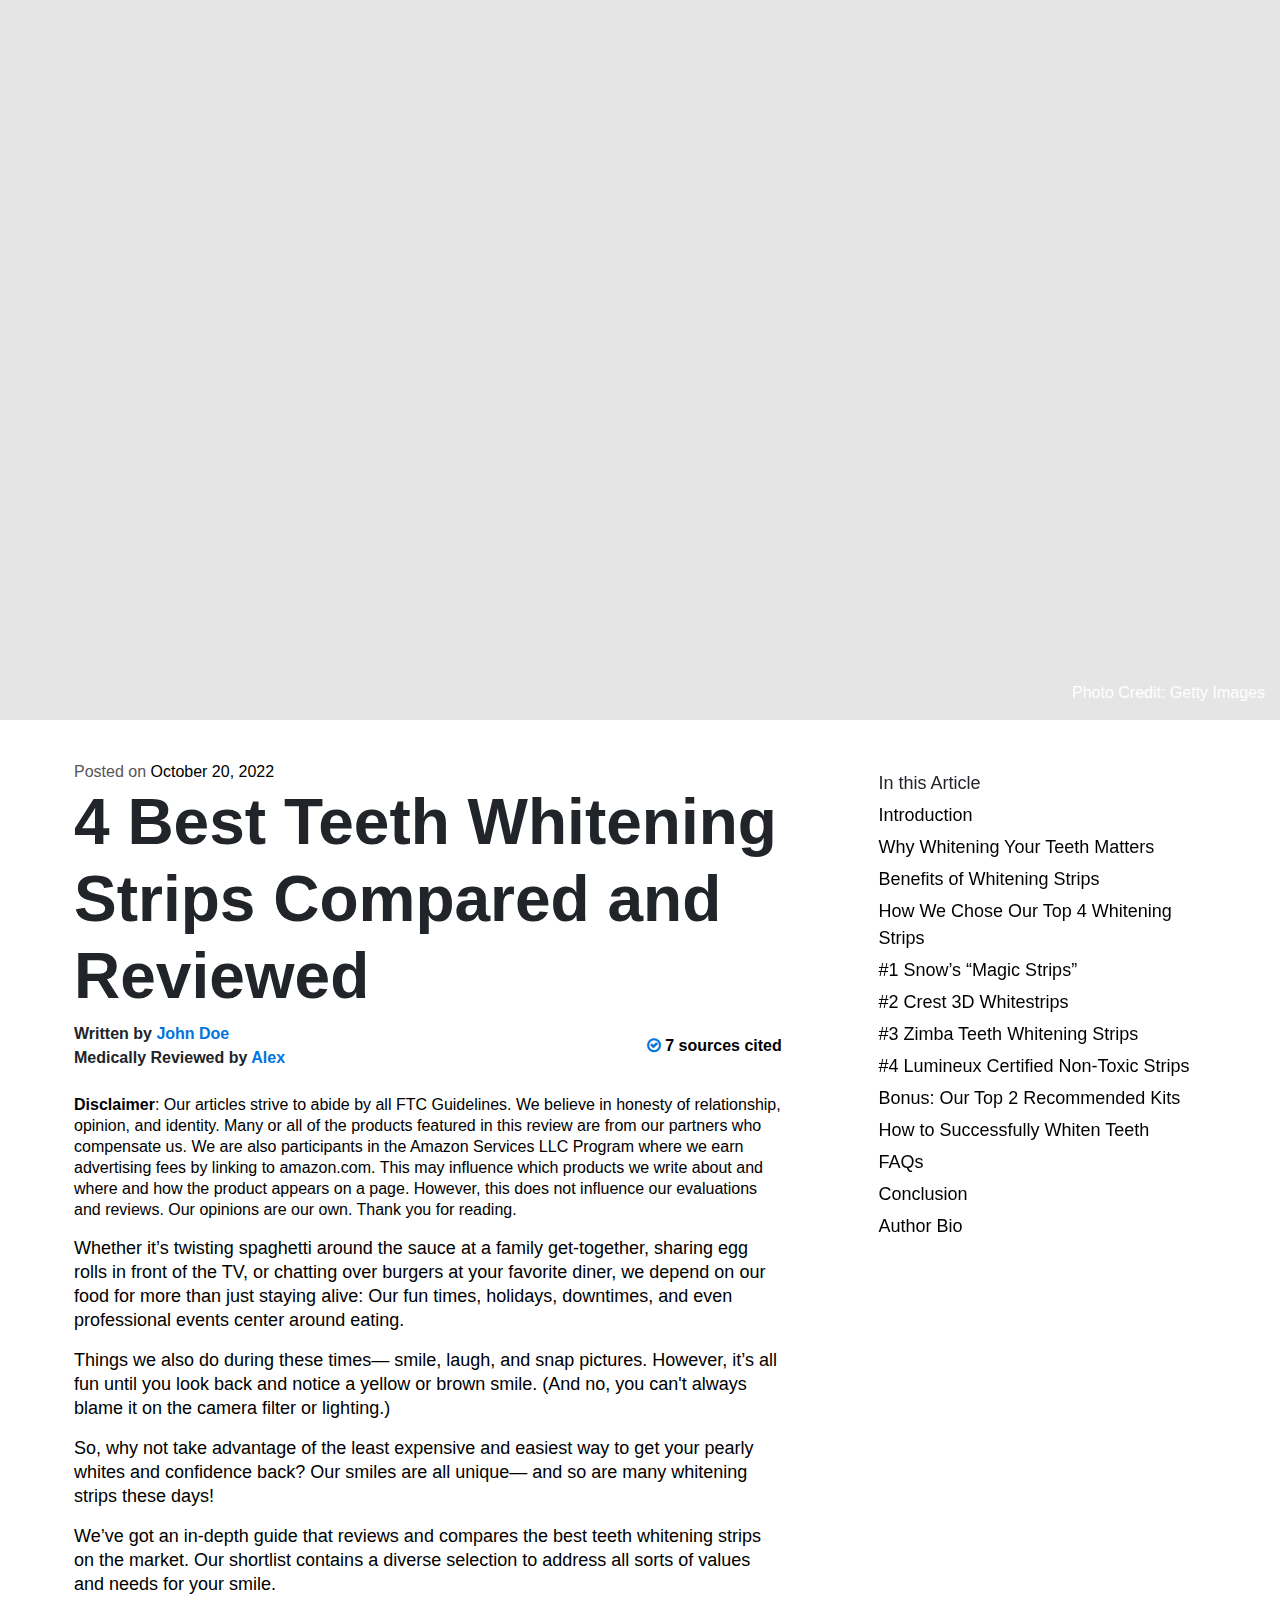
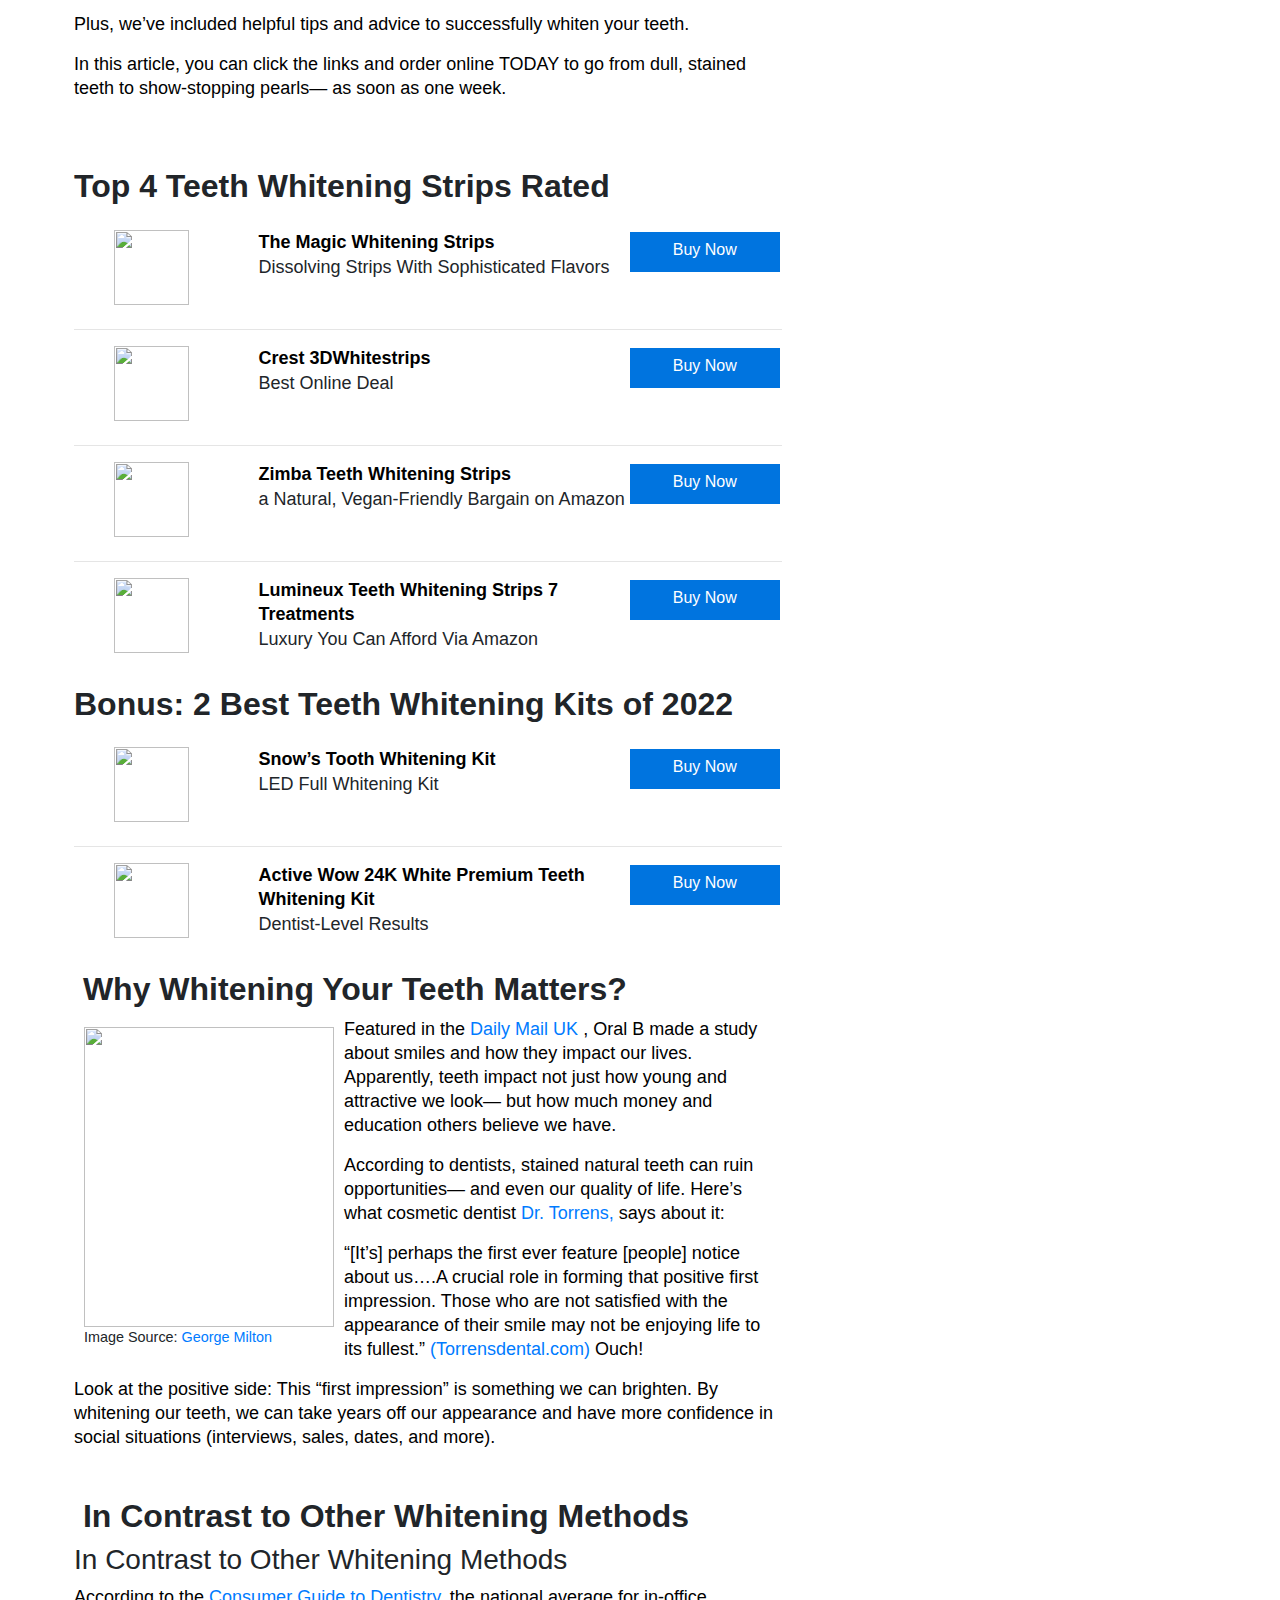
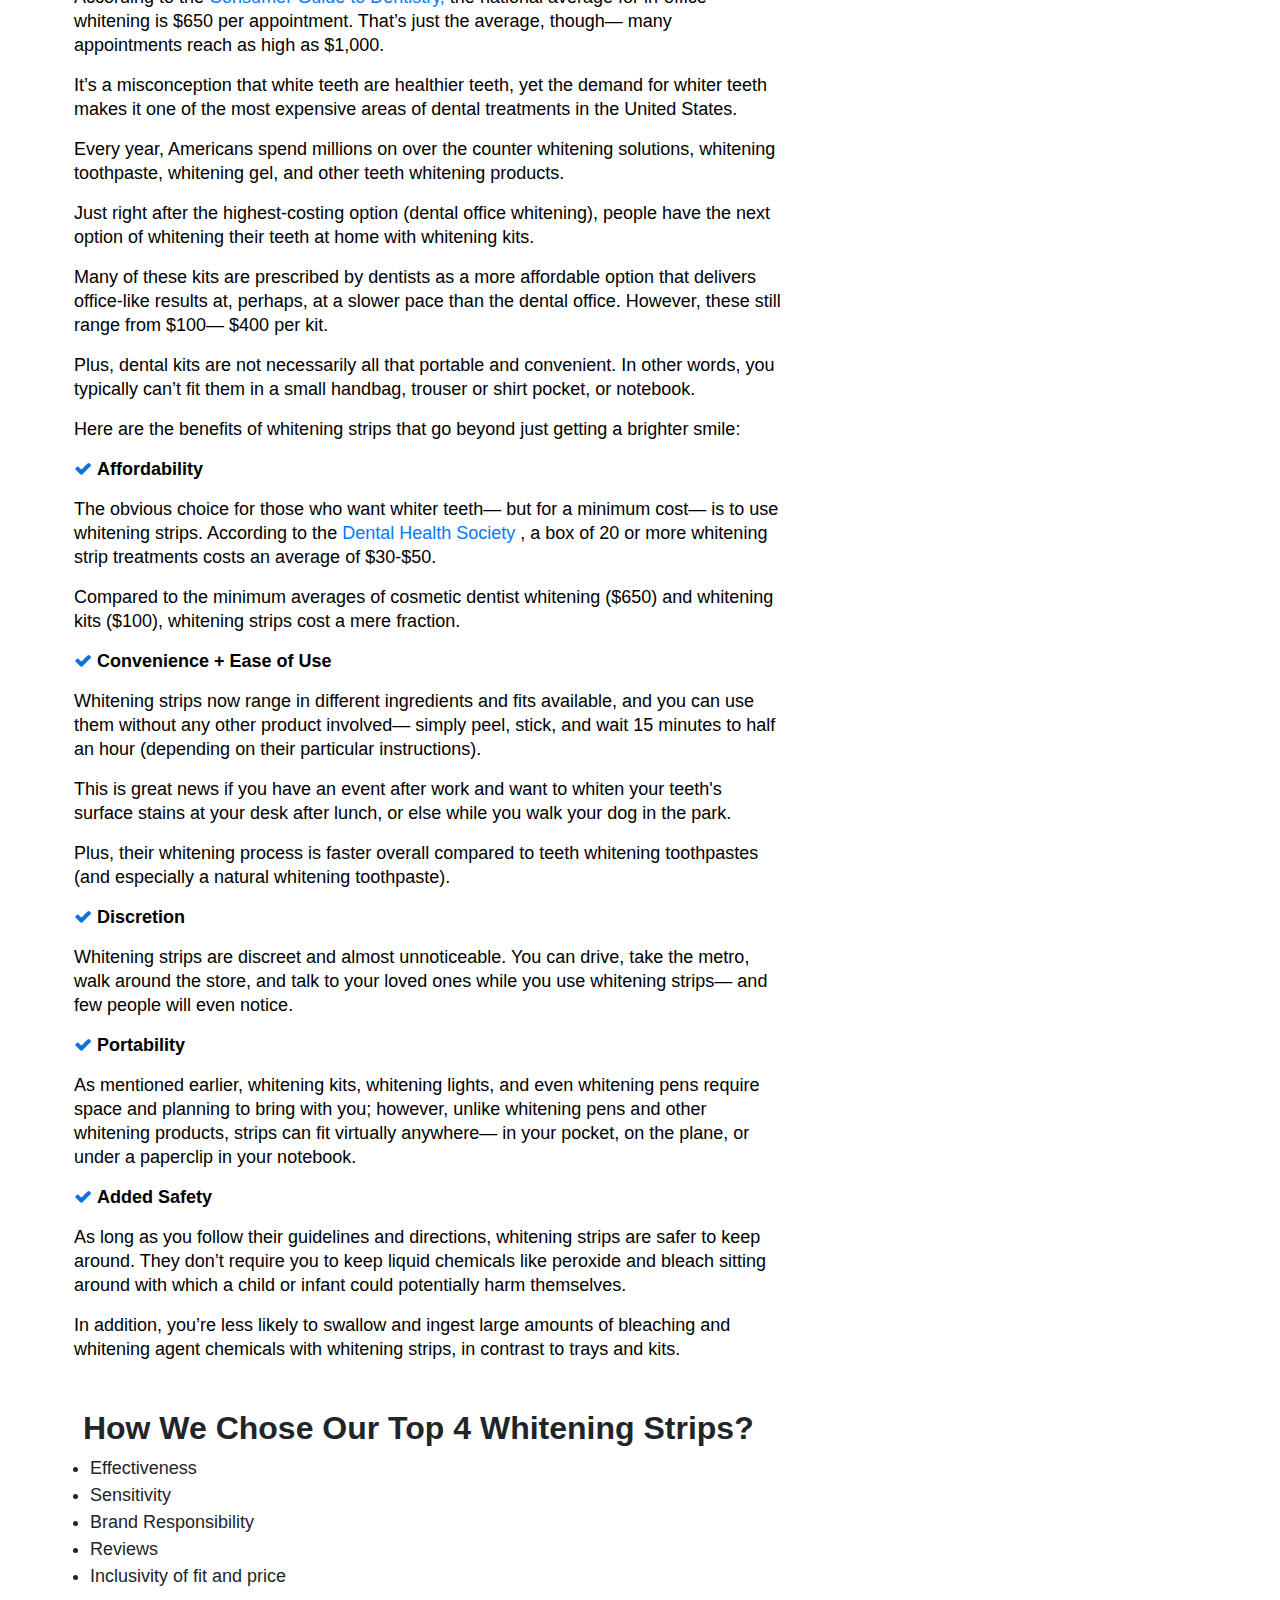
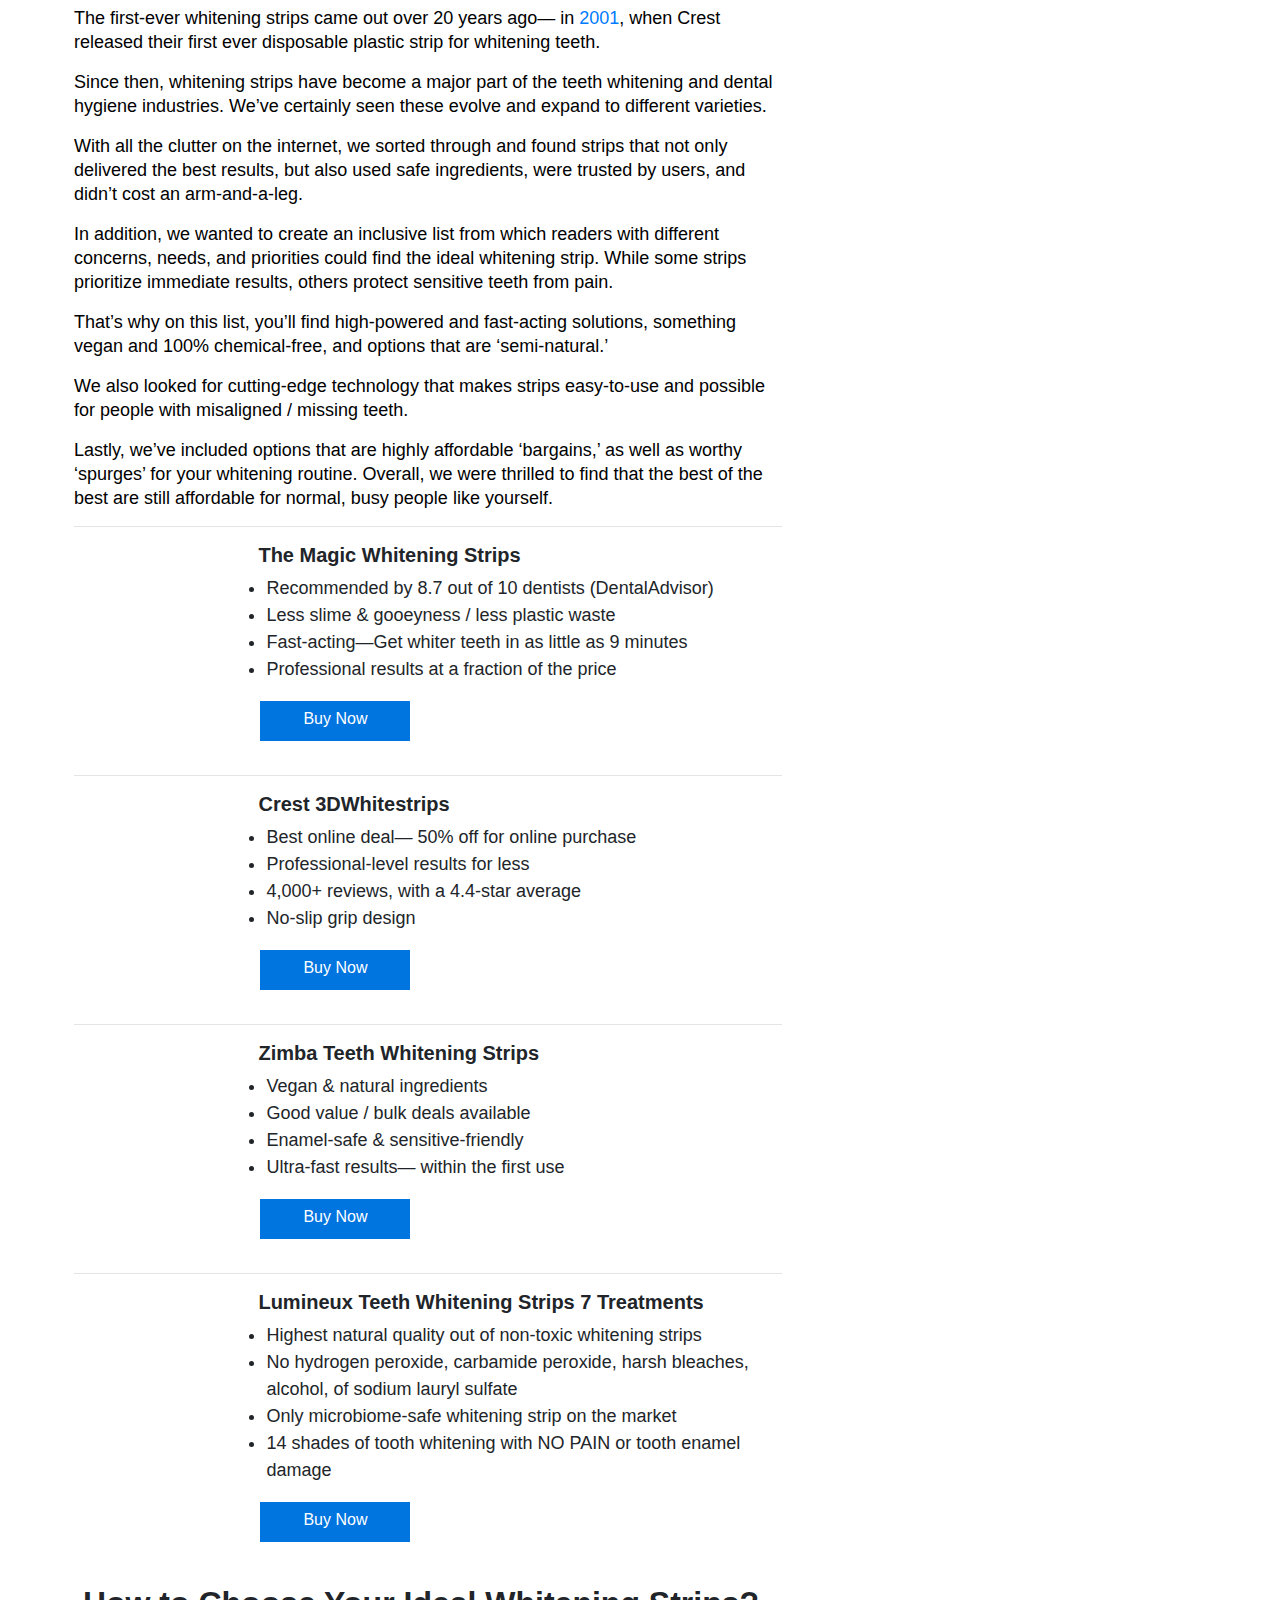
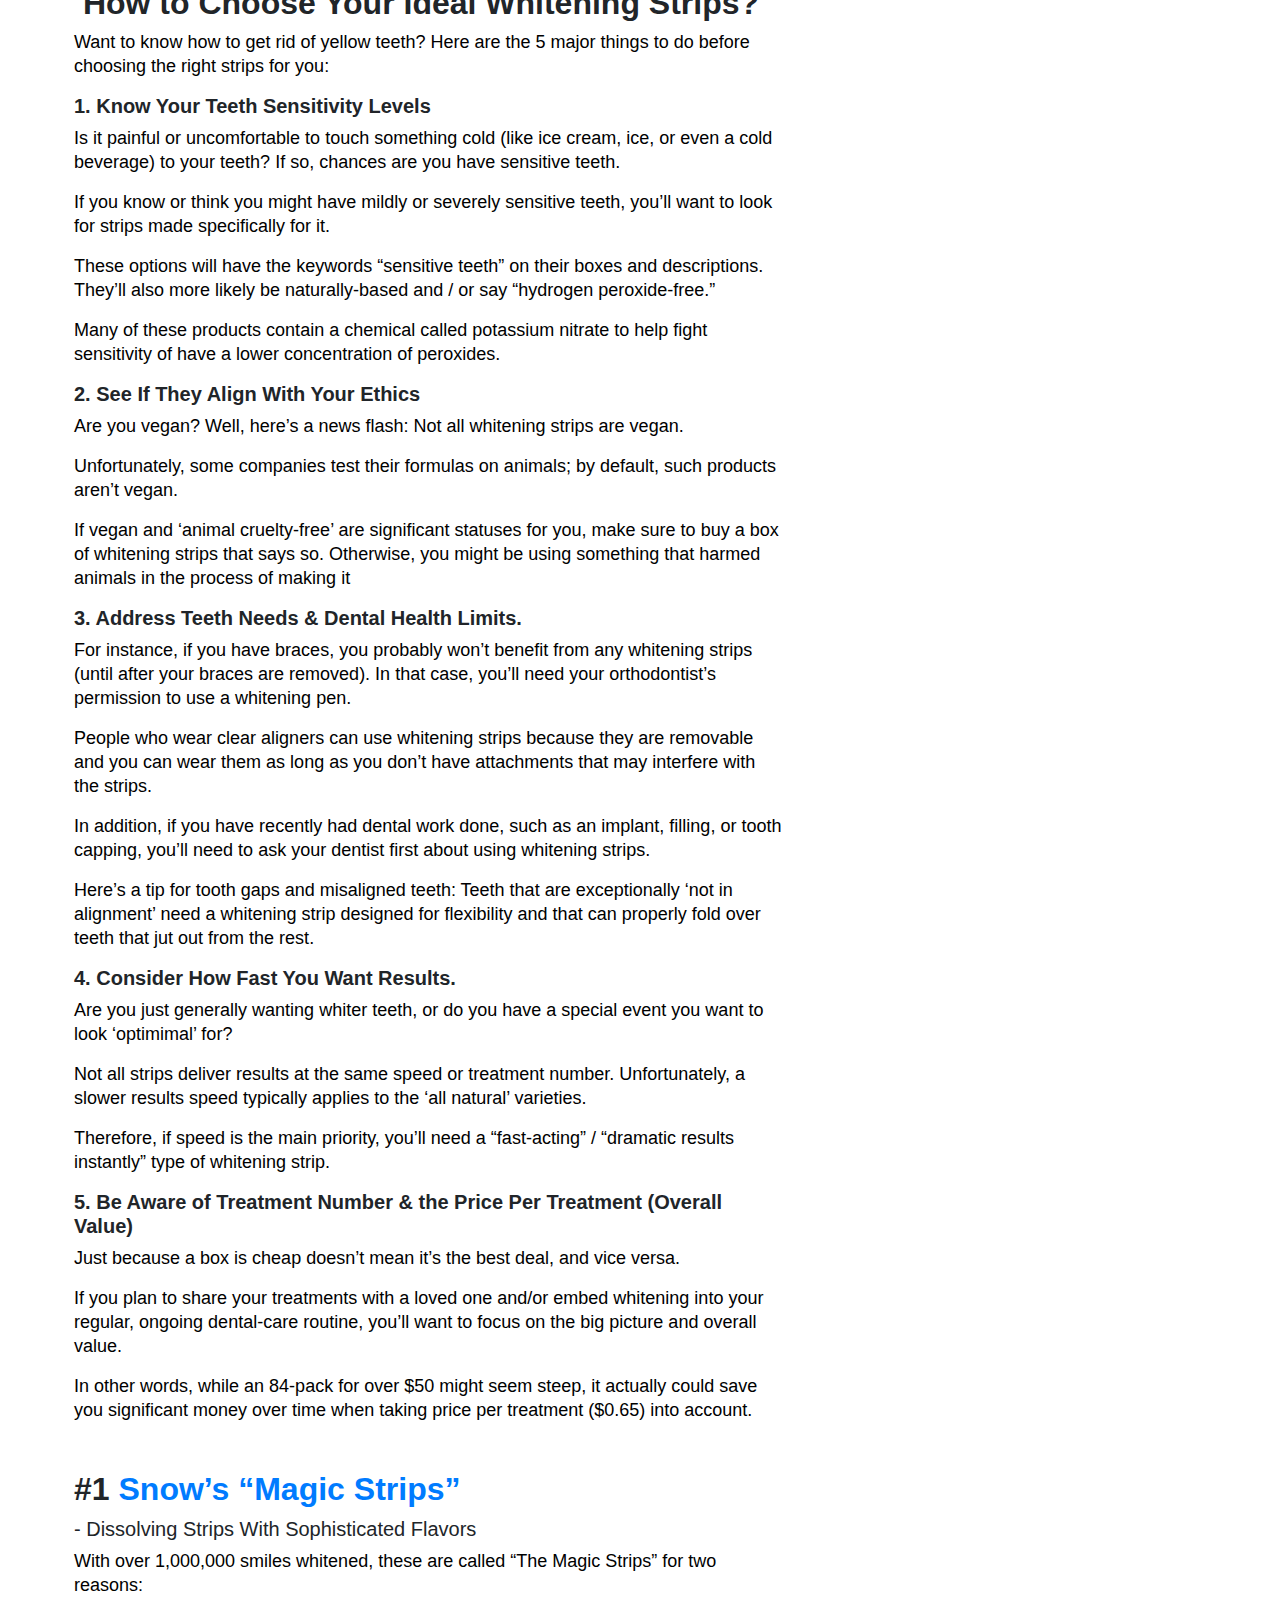
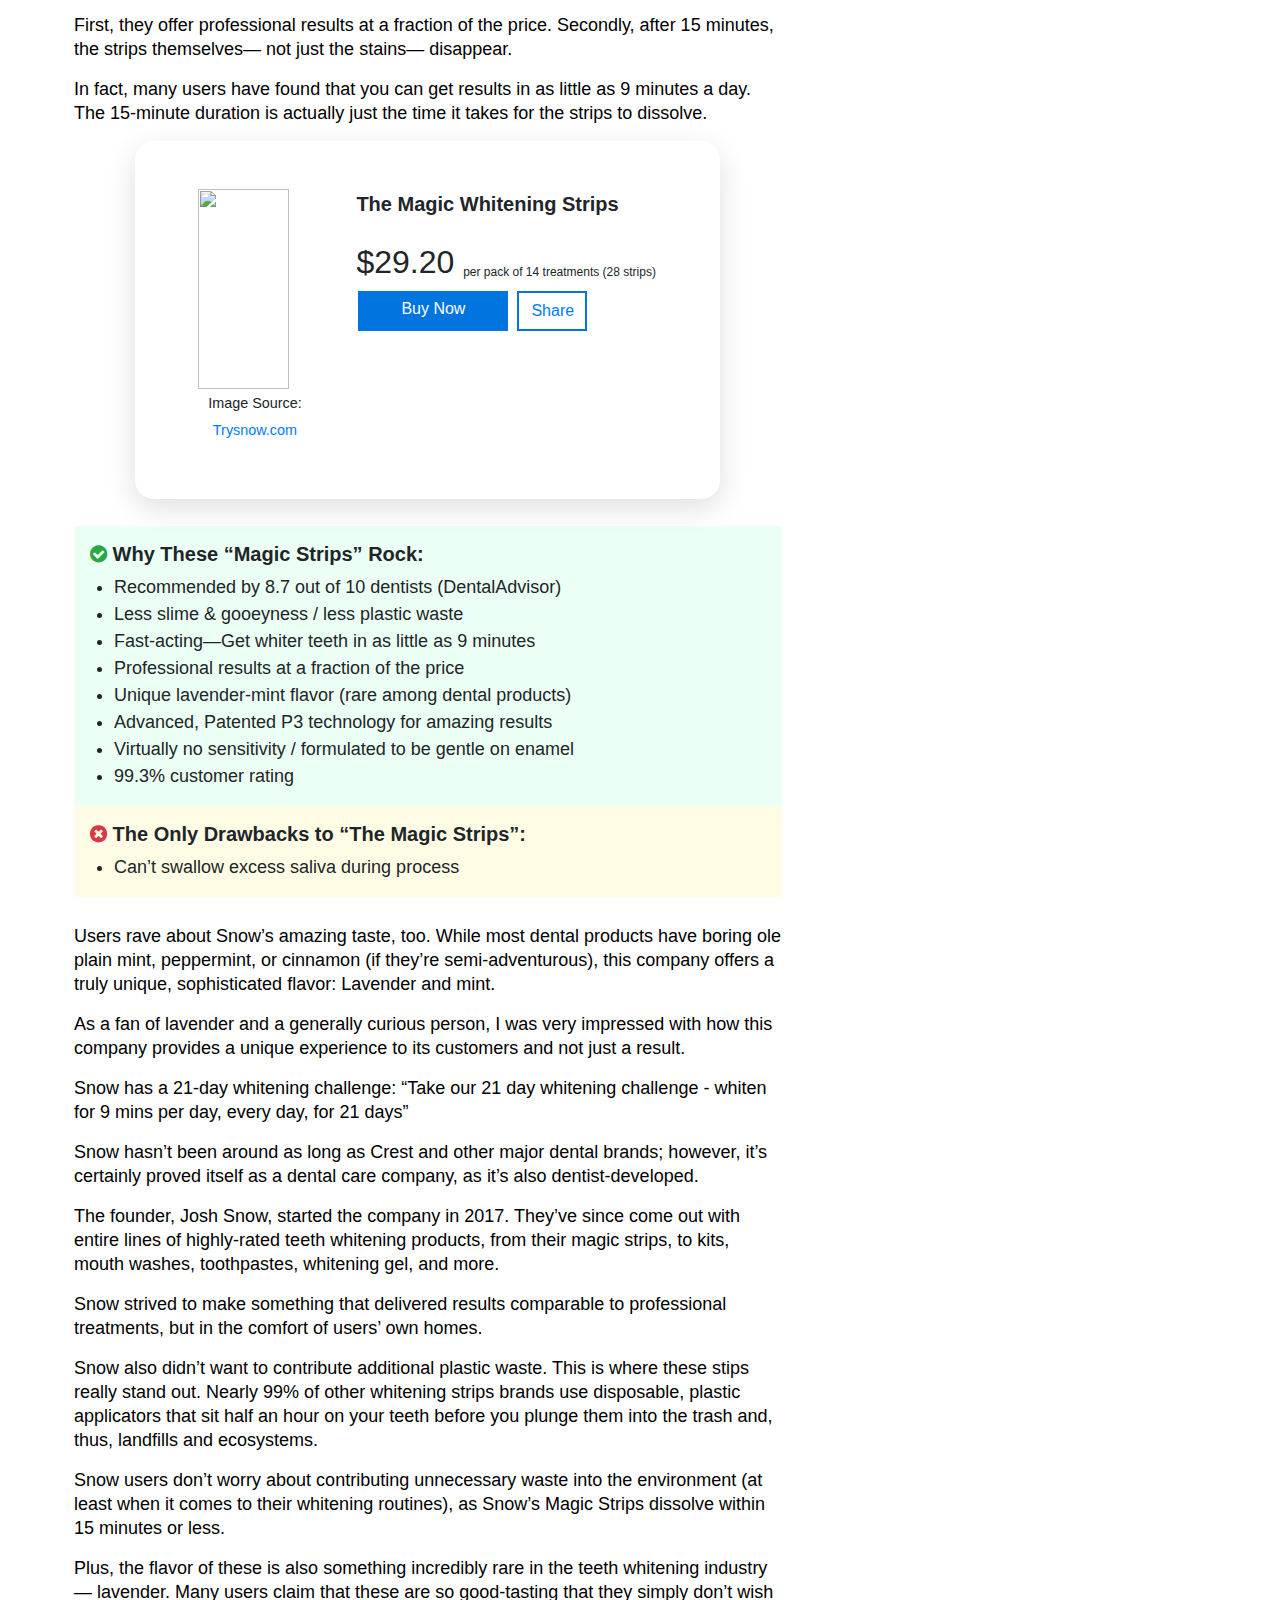
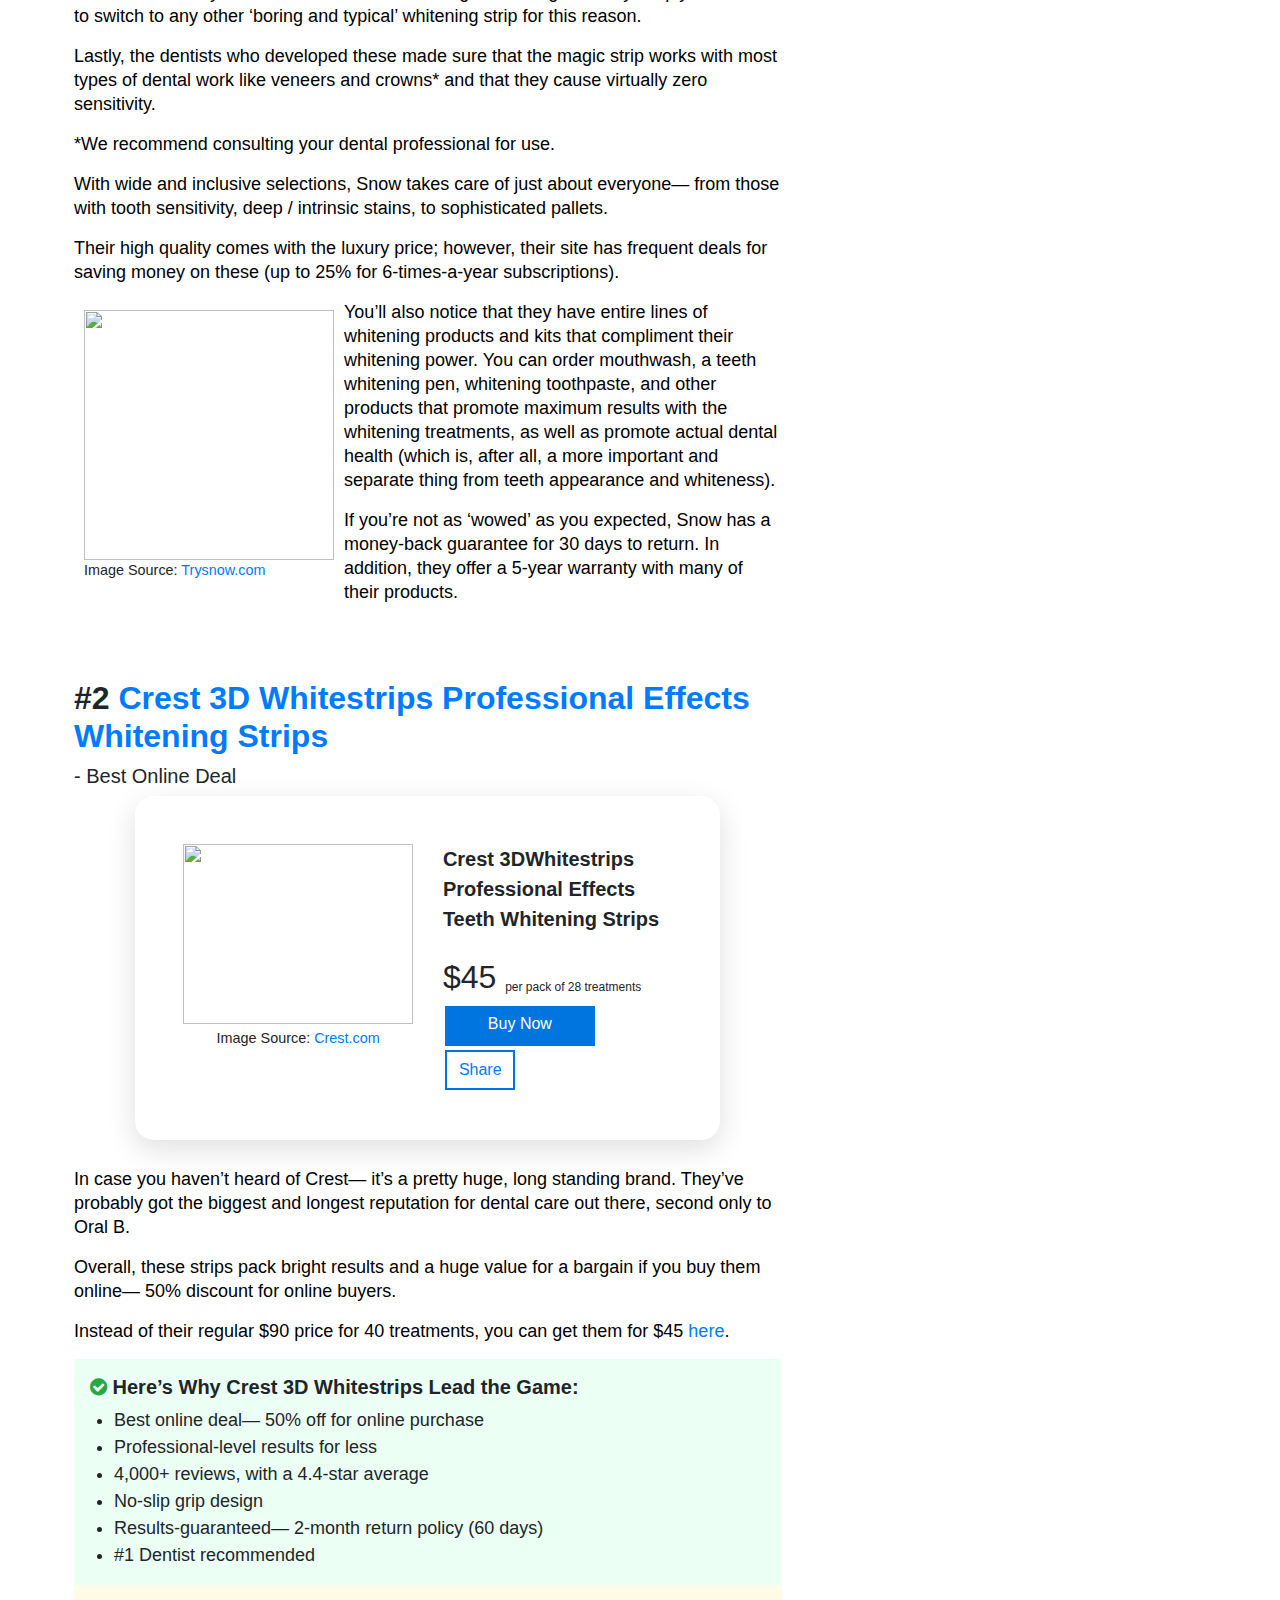
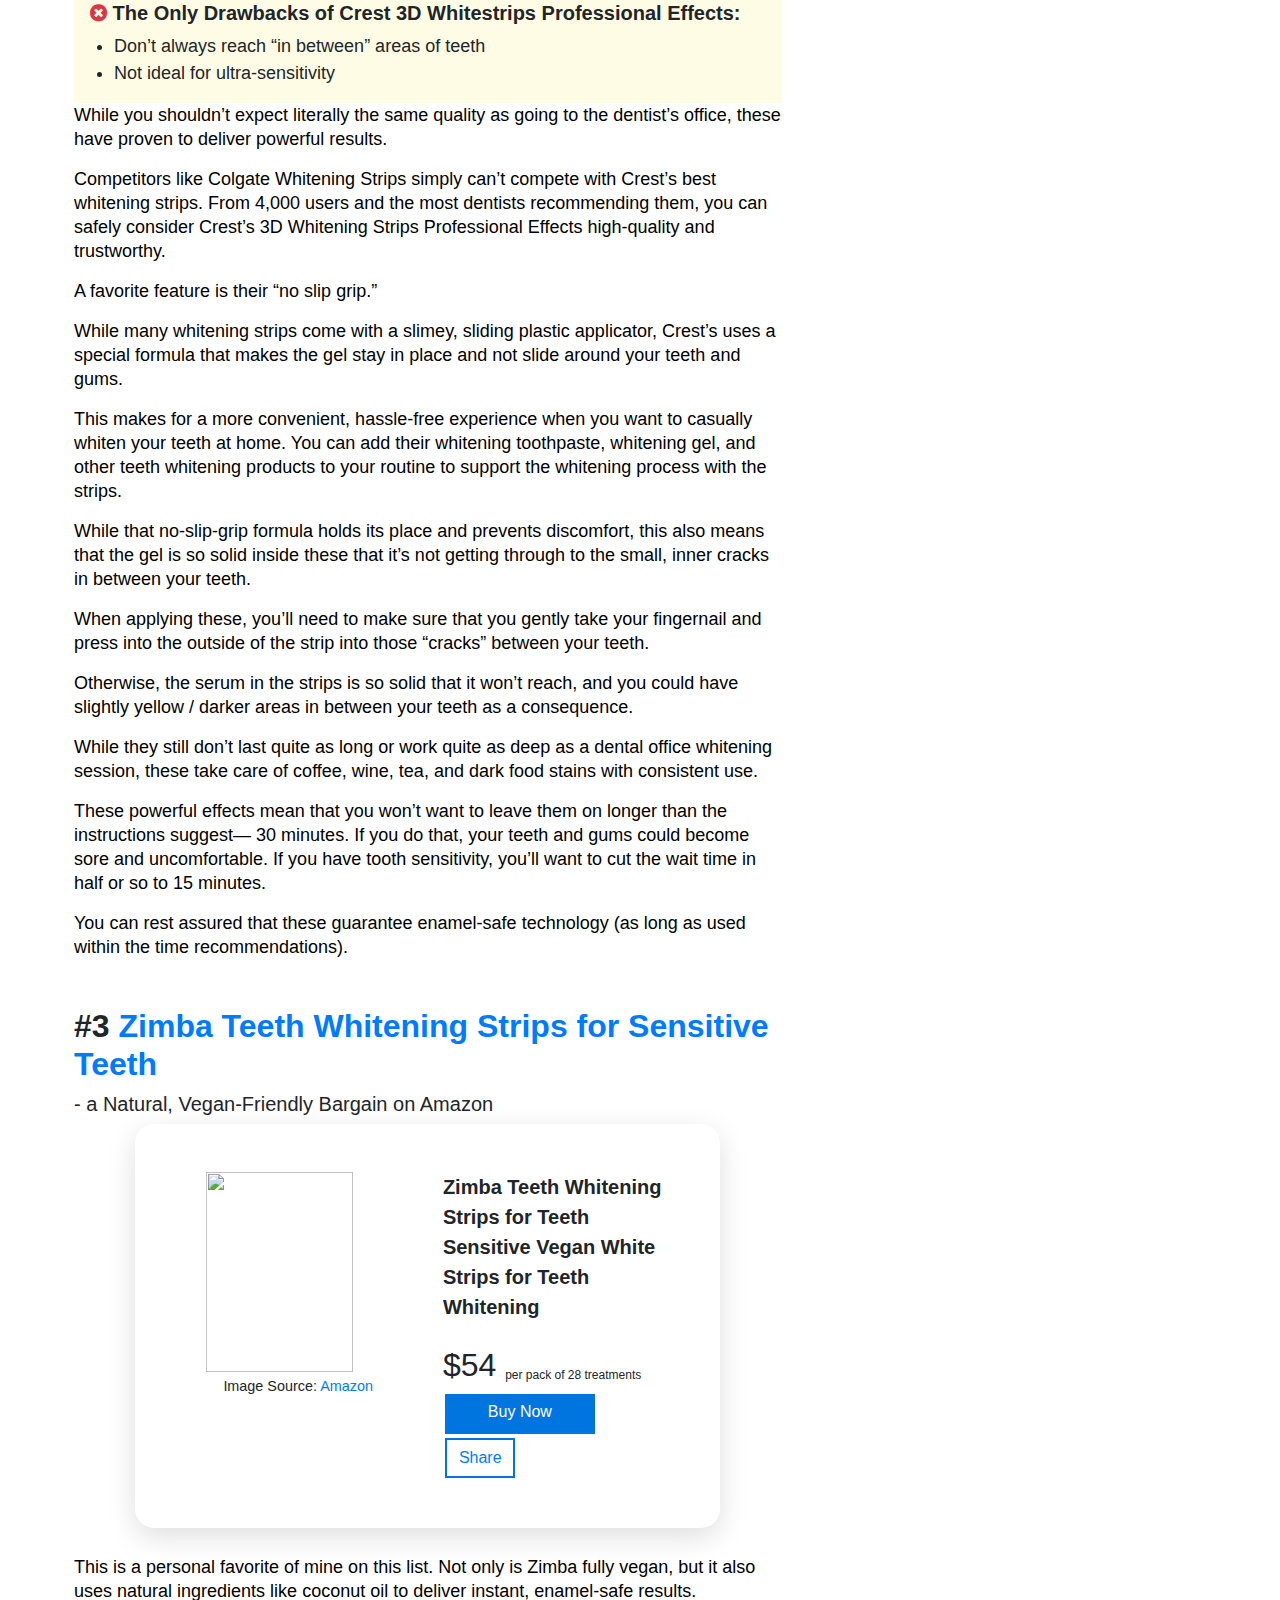
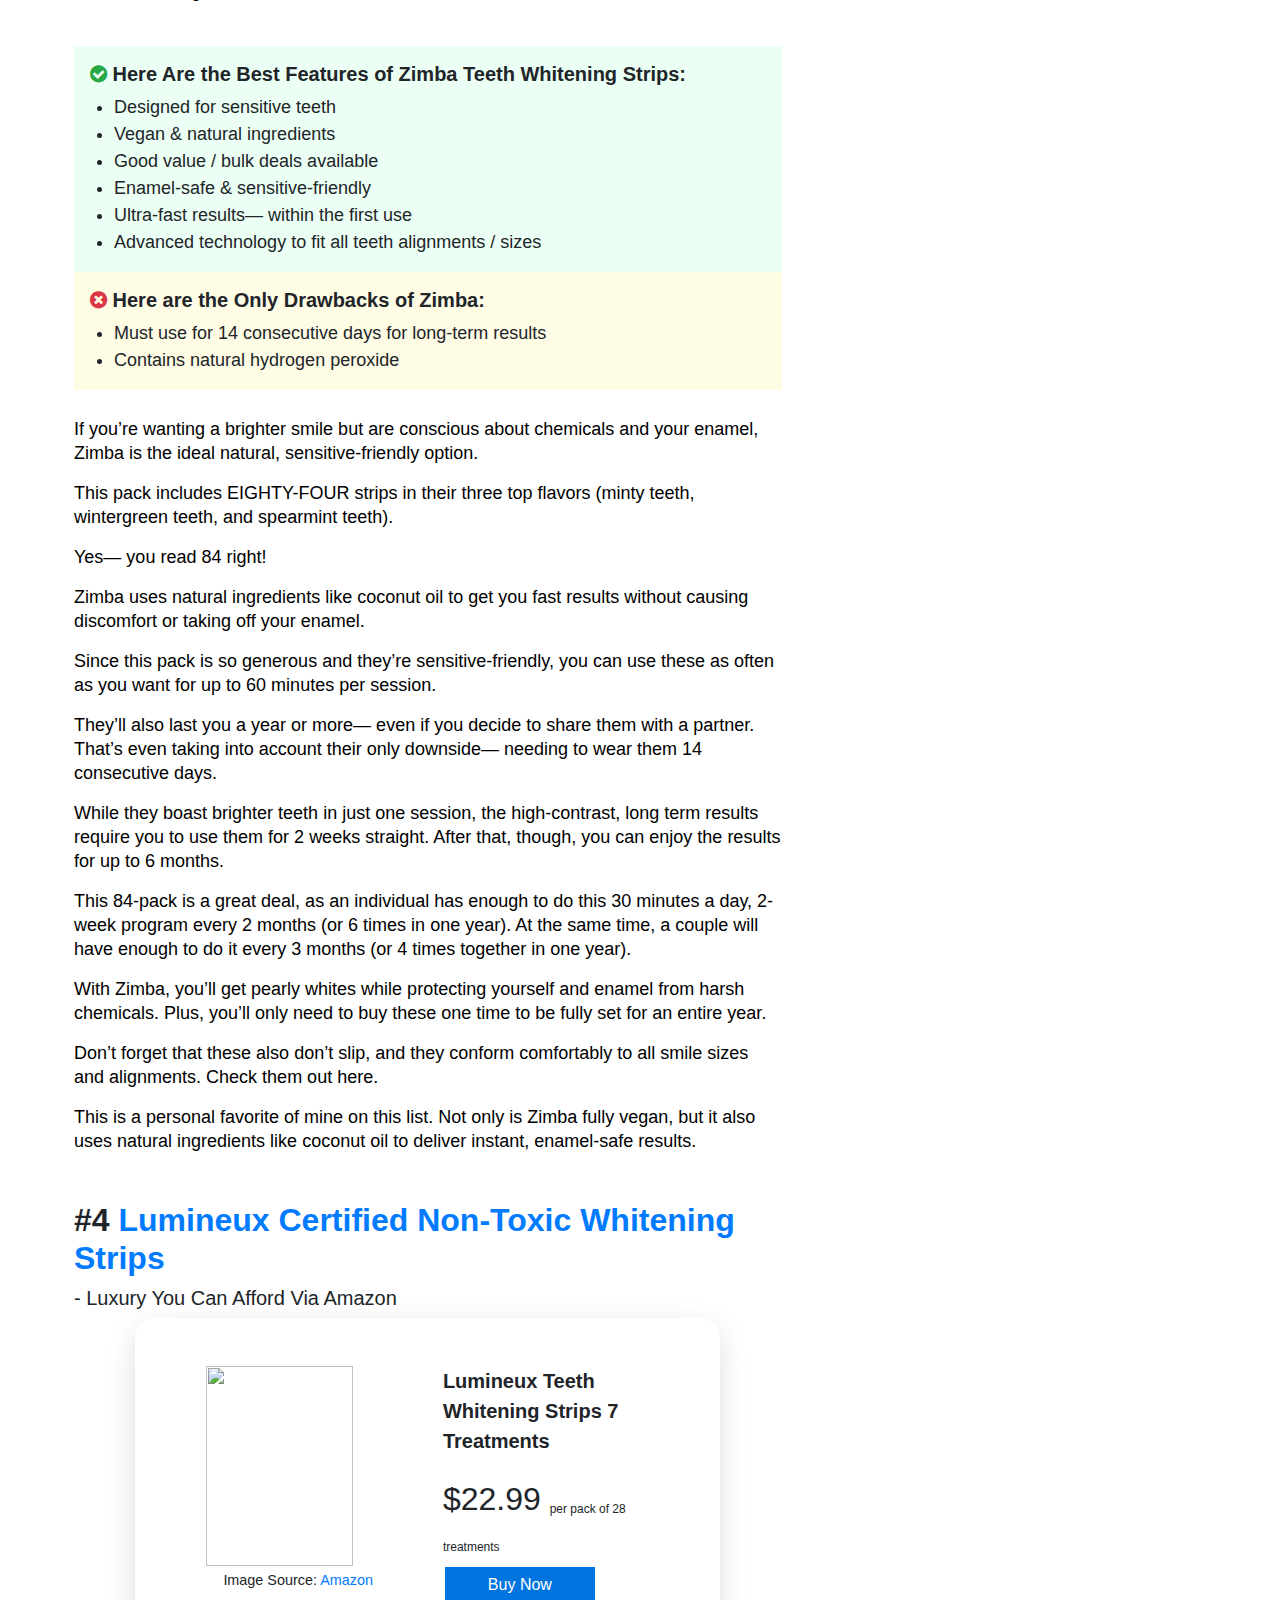
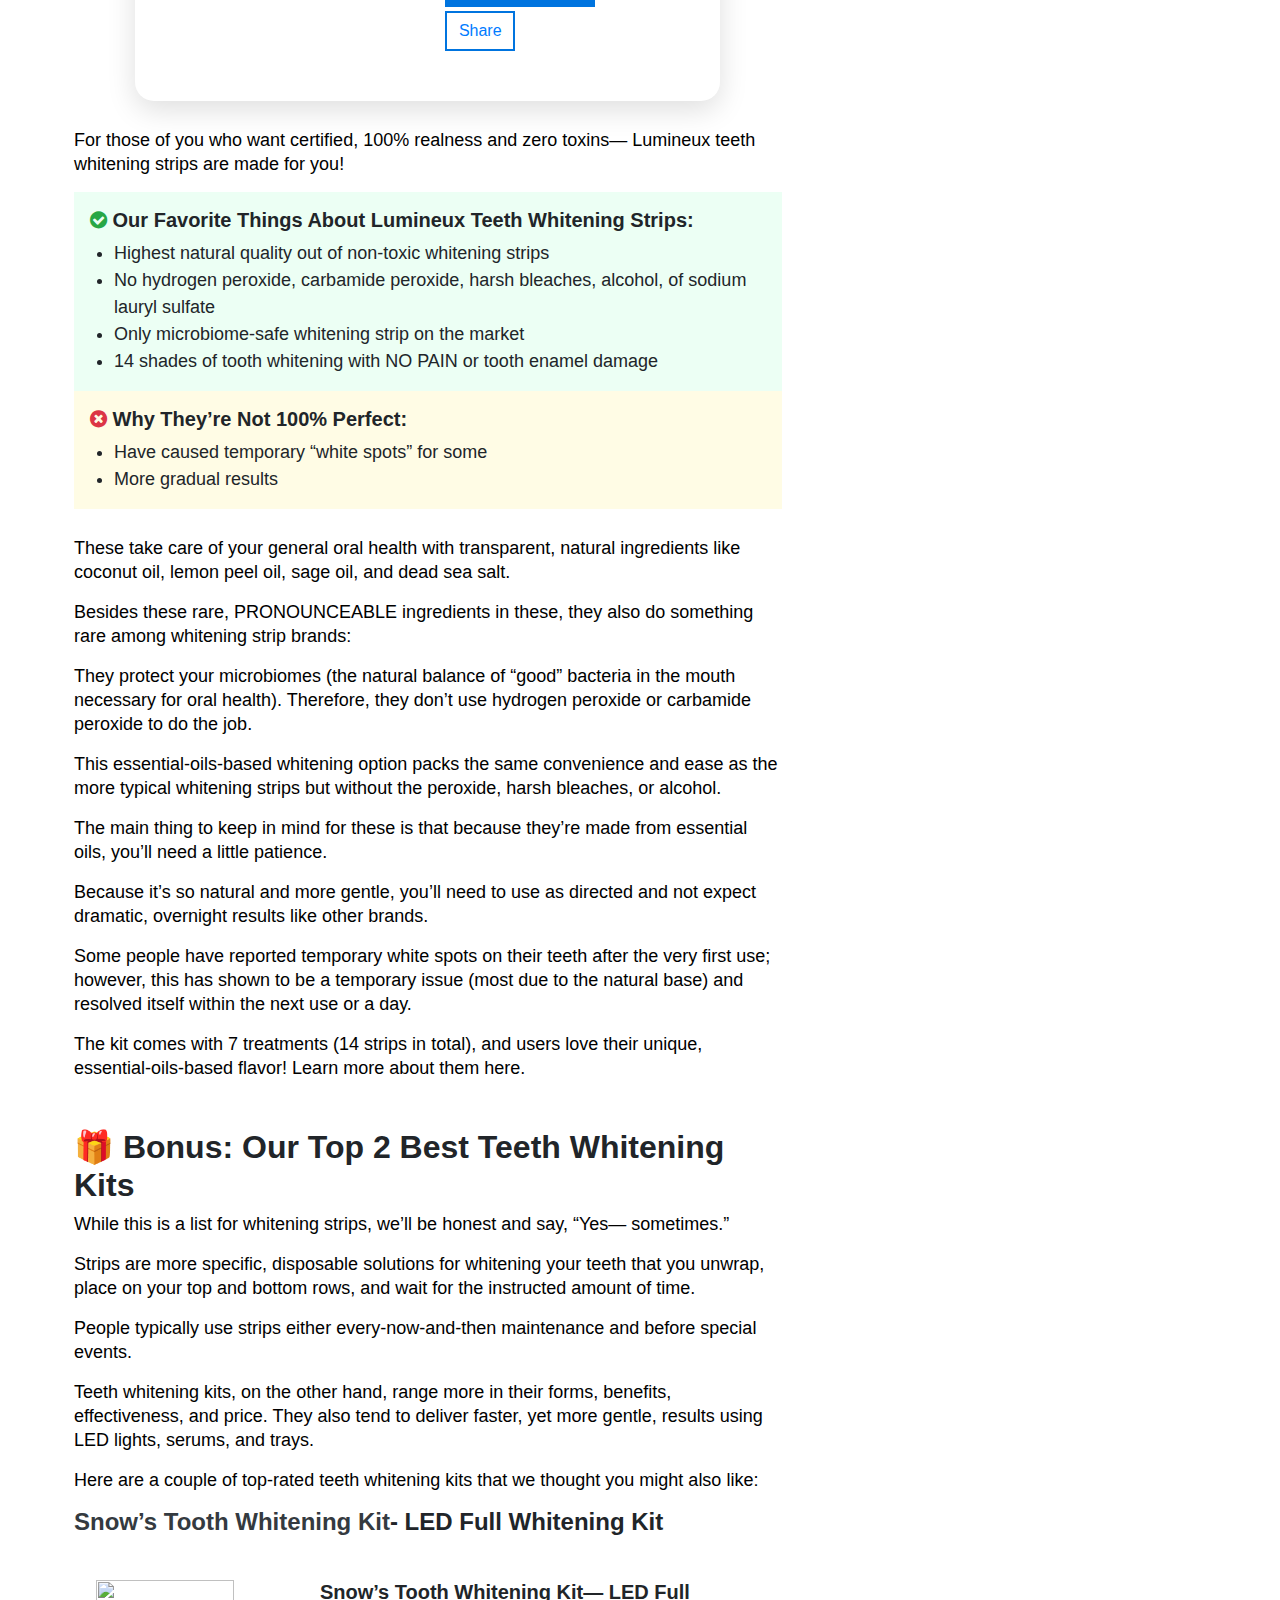
==== commit 33d136cd: "Add" ====
--- a/index.html
+++ b/index.html
@@ -139,7 +139,7 @@
         width: 100%;
         height: 80vh;
         background: linear-gradient(rgba(0, 0, 0, 0.1), rgba(0, 0, 0, 0.1)),
-          url('../image/blog1.png');
+          url('https://res.cloudinary.com/pigeon/image/upload/v1666465883/blog/blog1_urwcxb.png');
         background-position: center;
         background-size: cover;
         background-repeat: no-repeat;
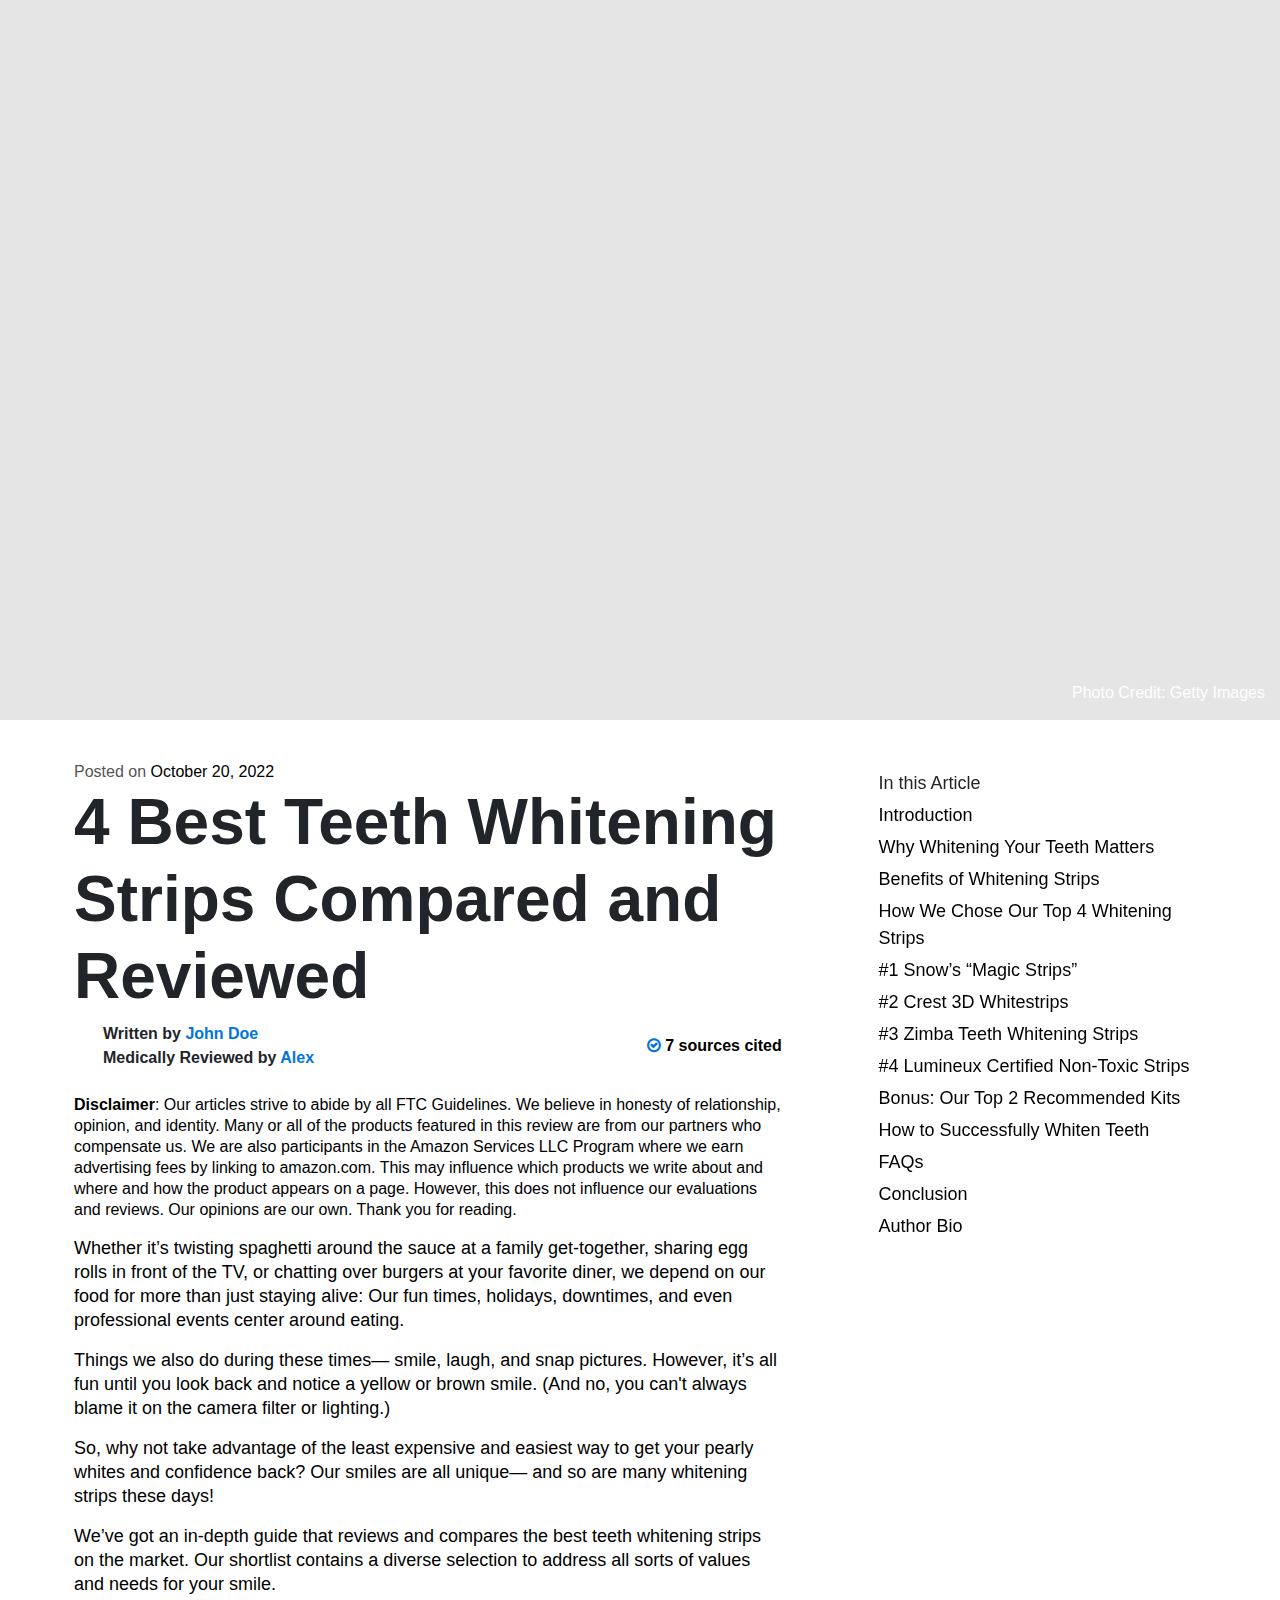
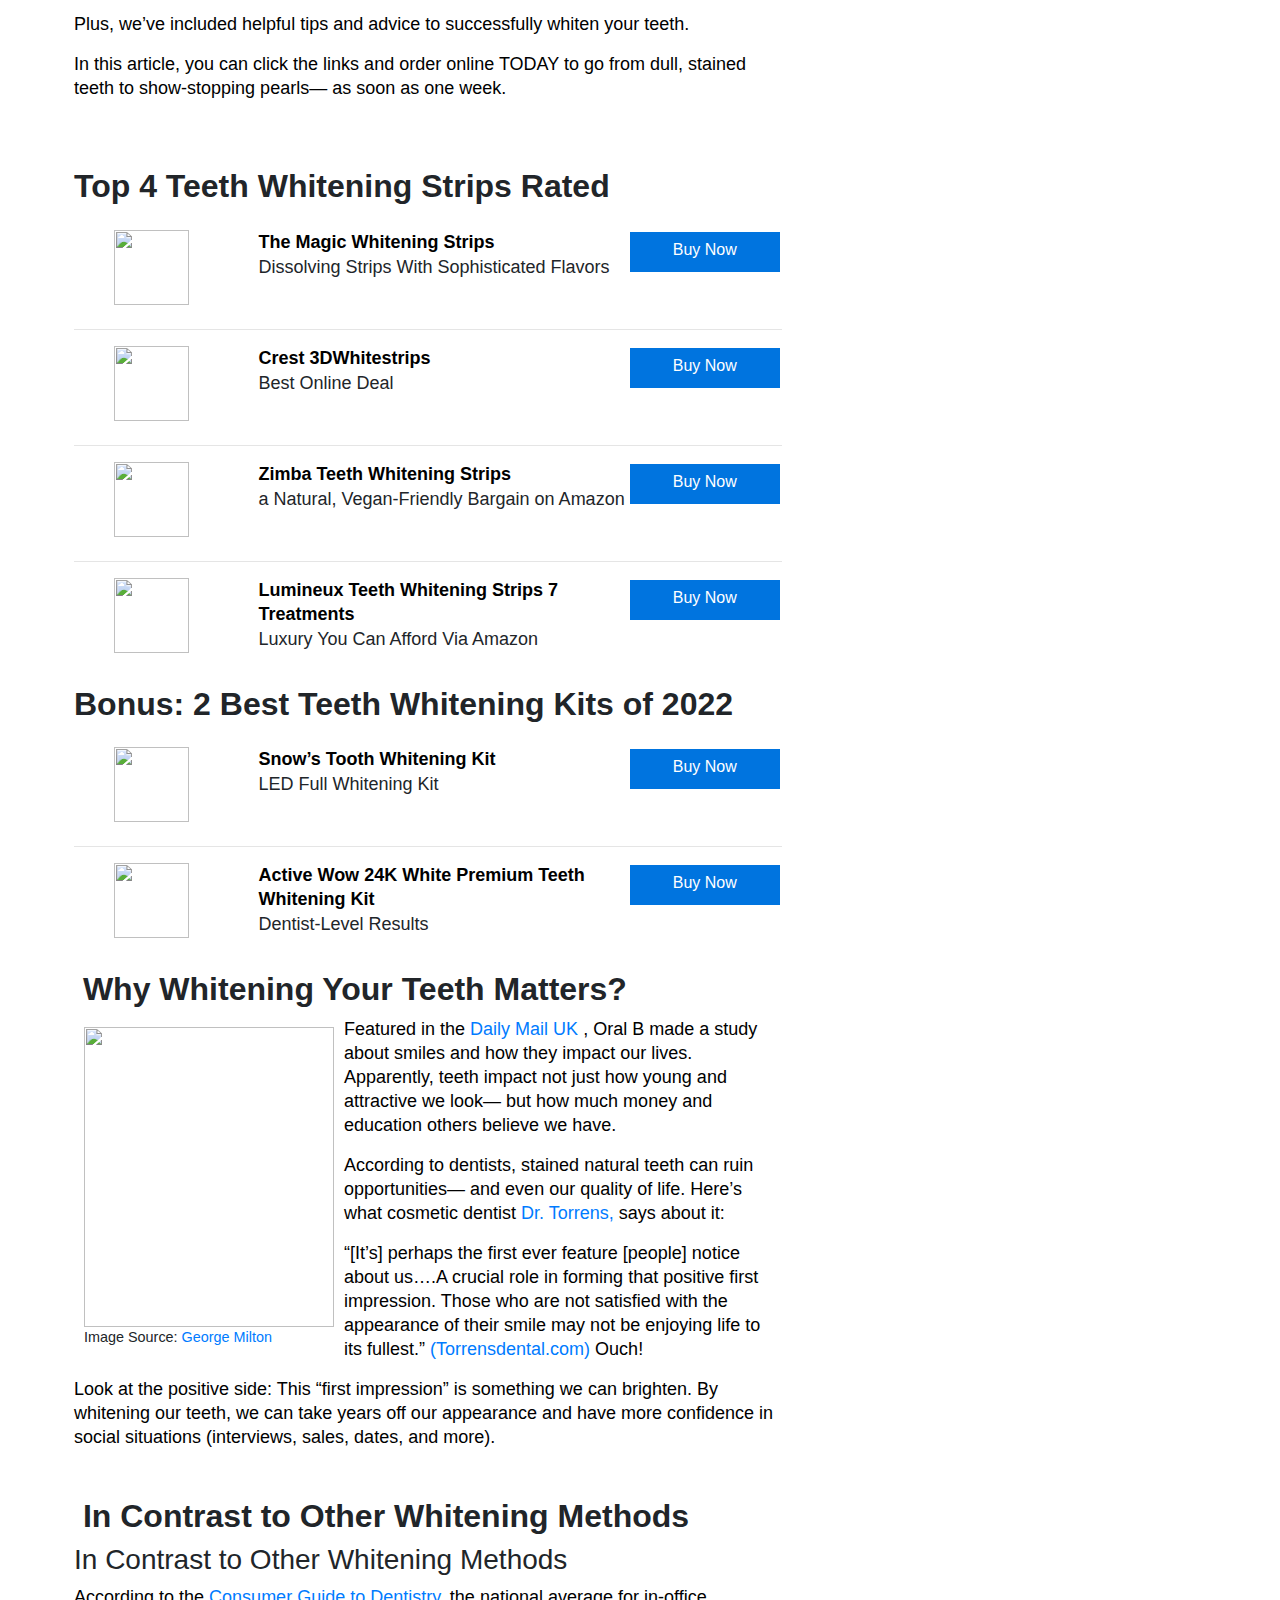
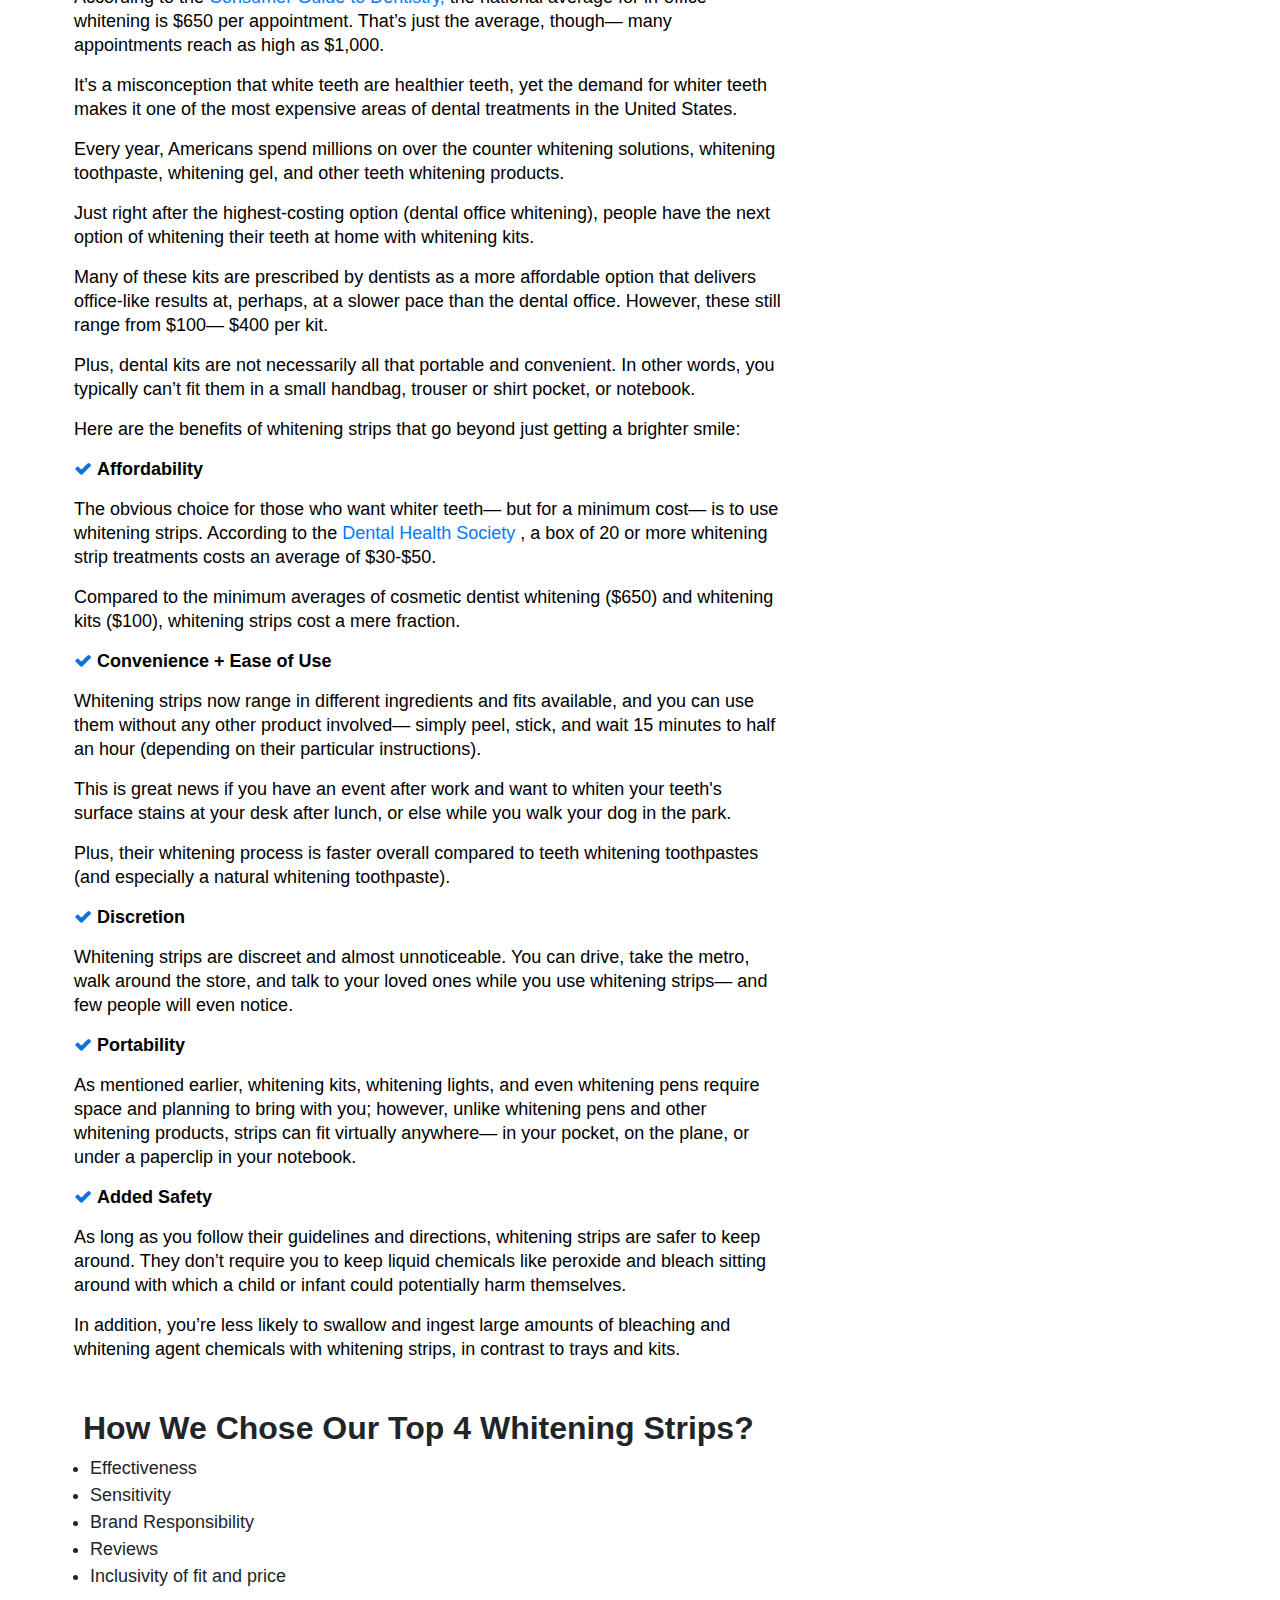
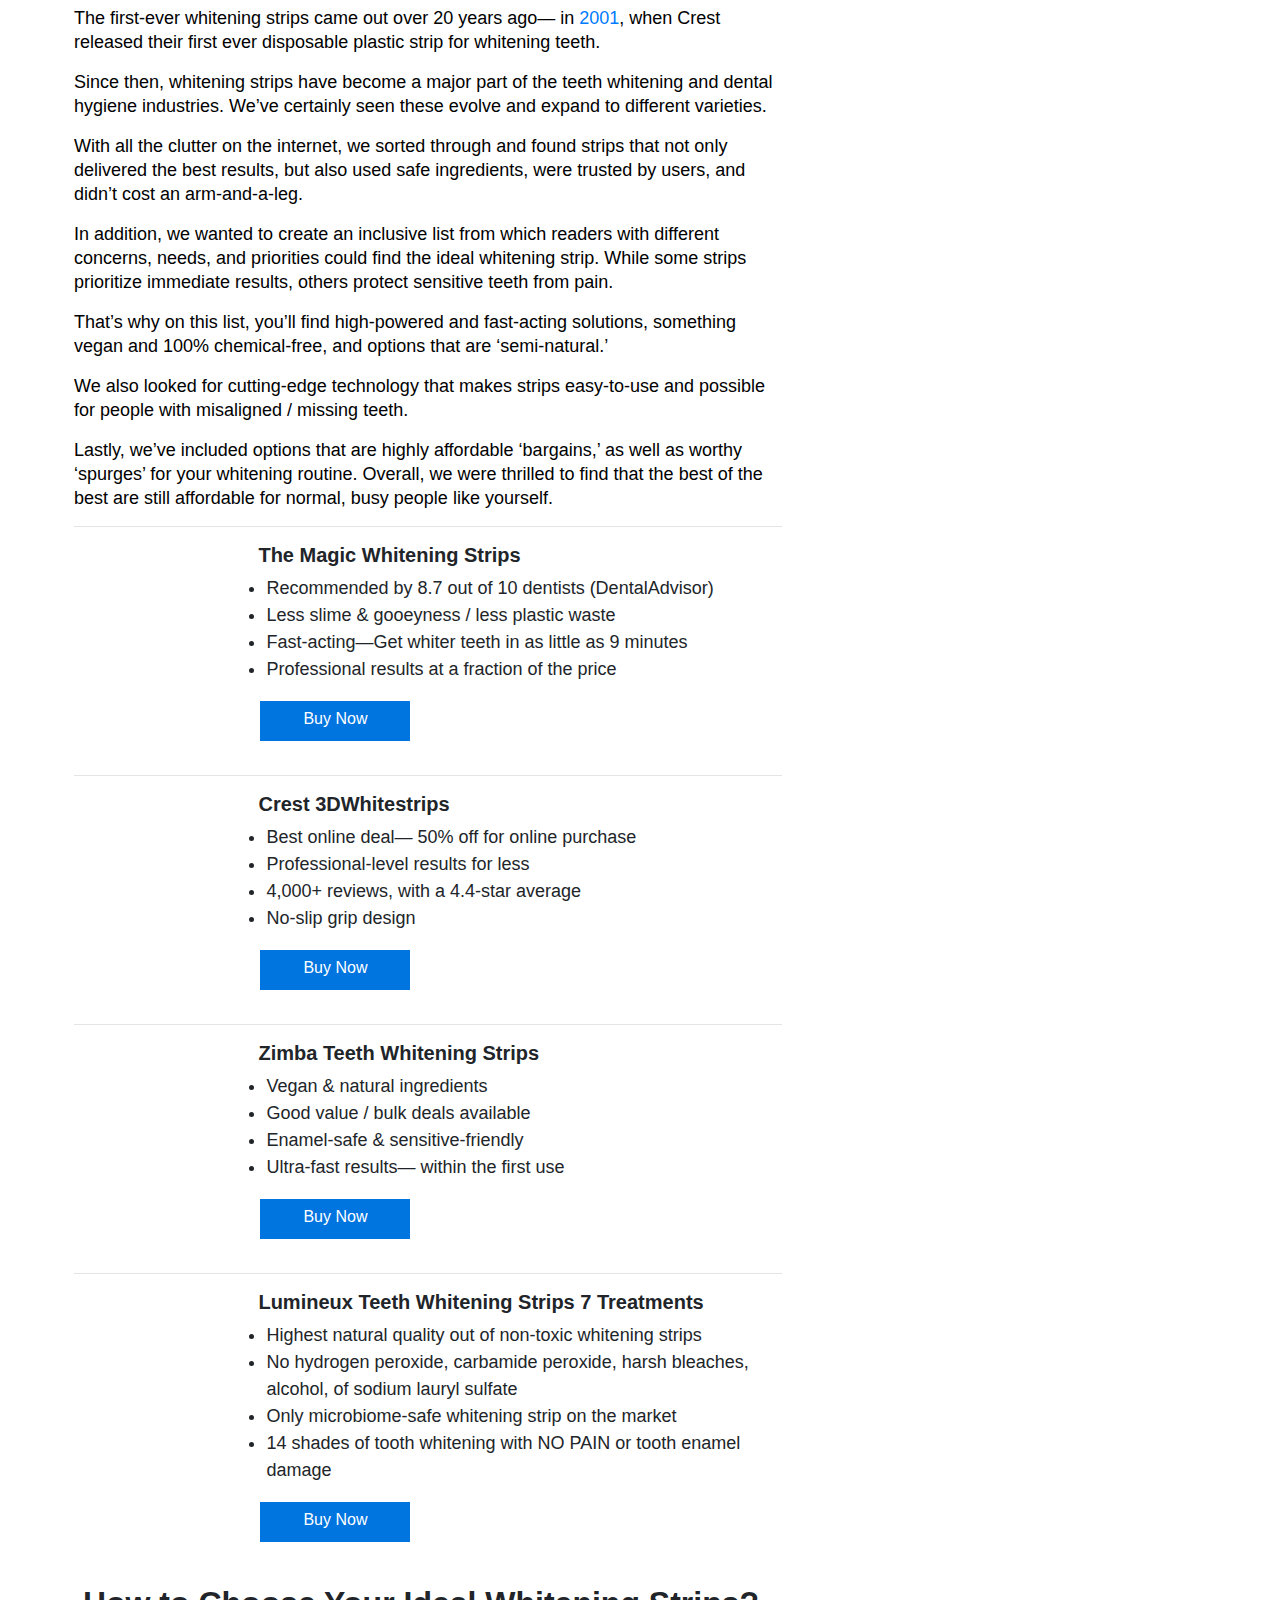
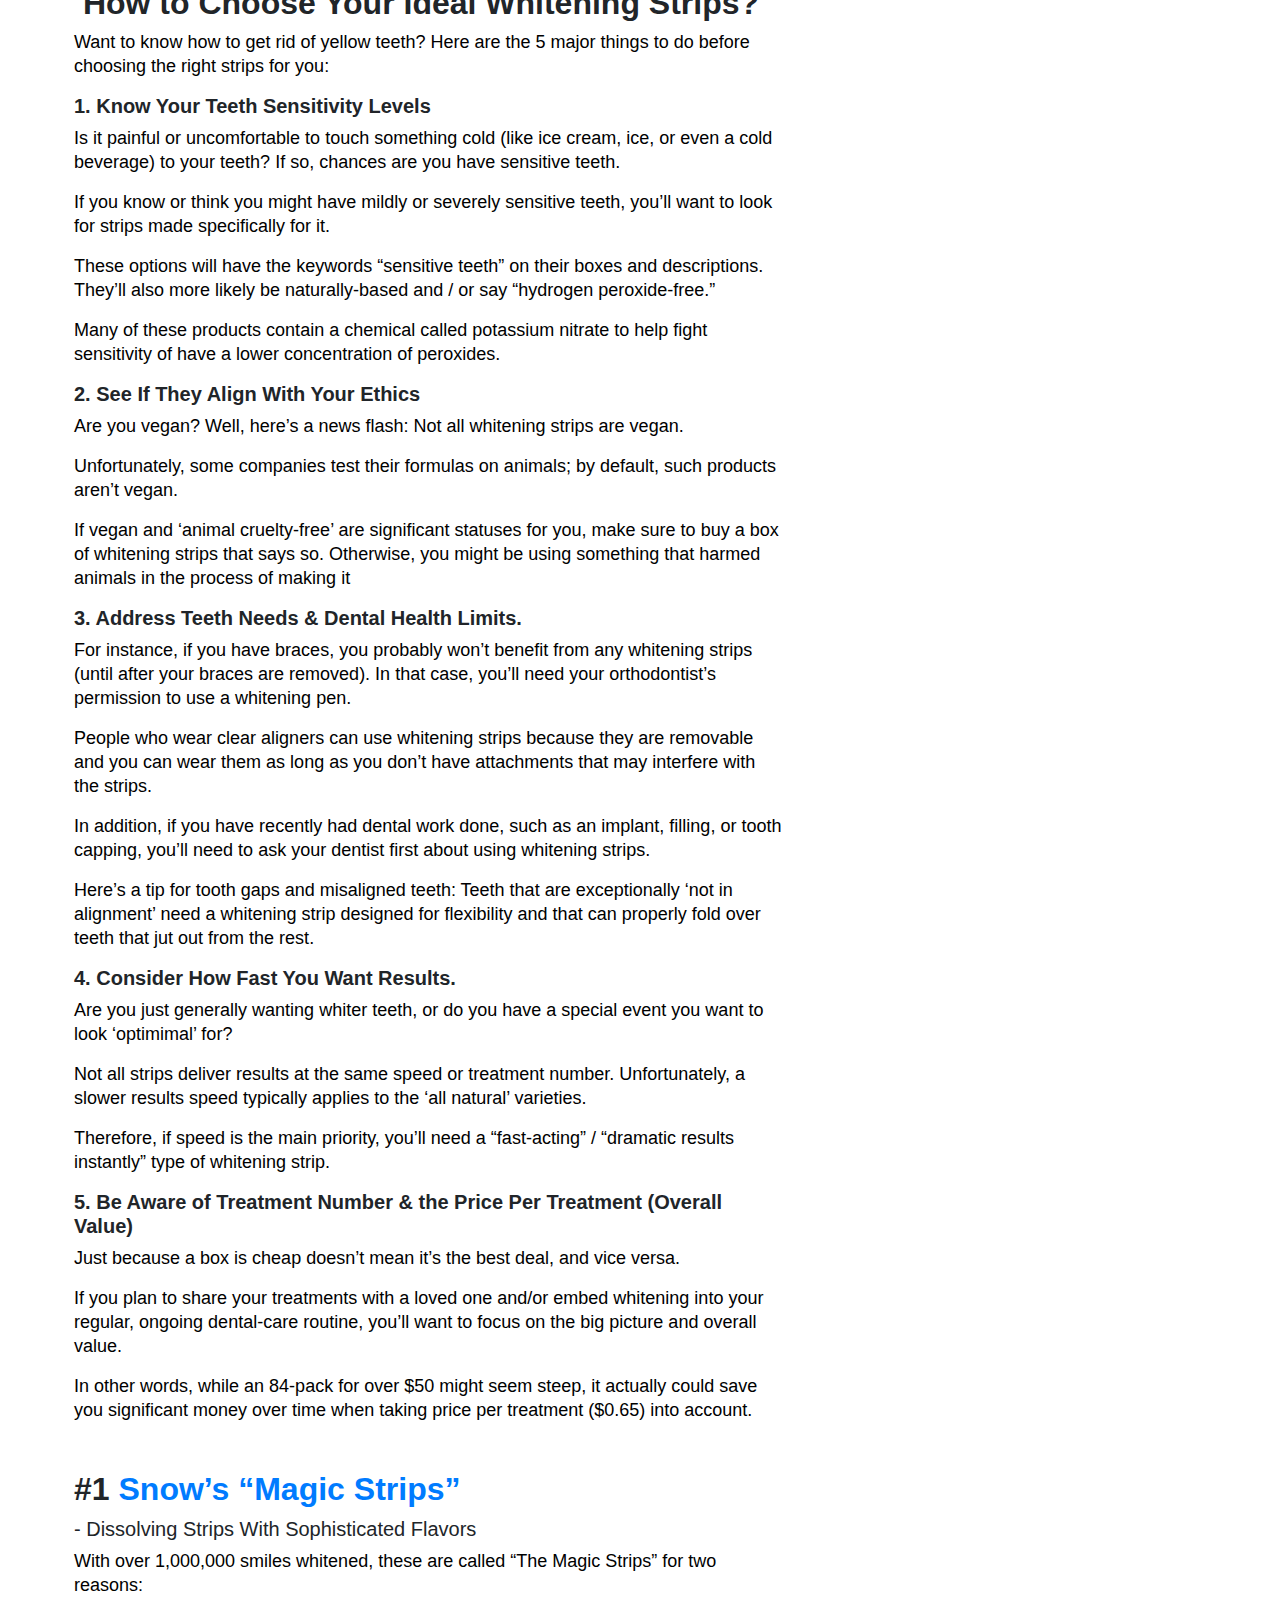
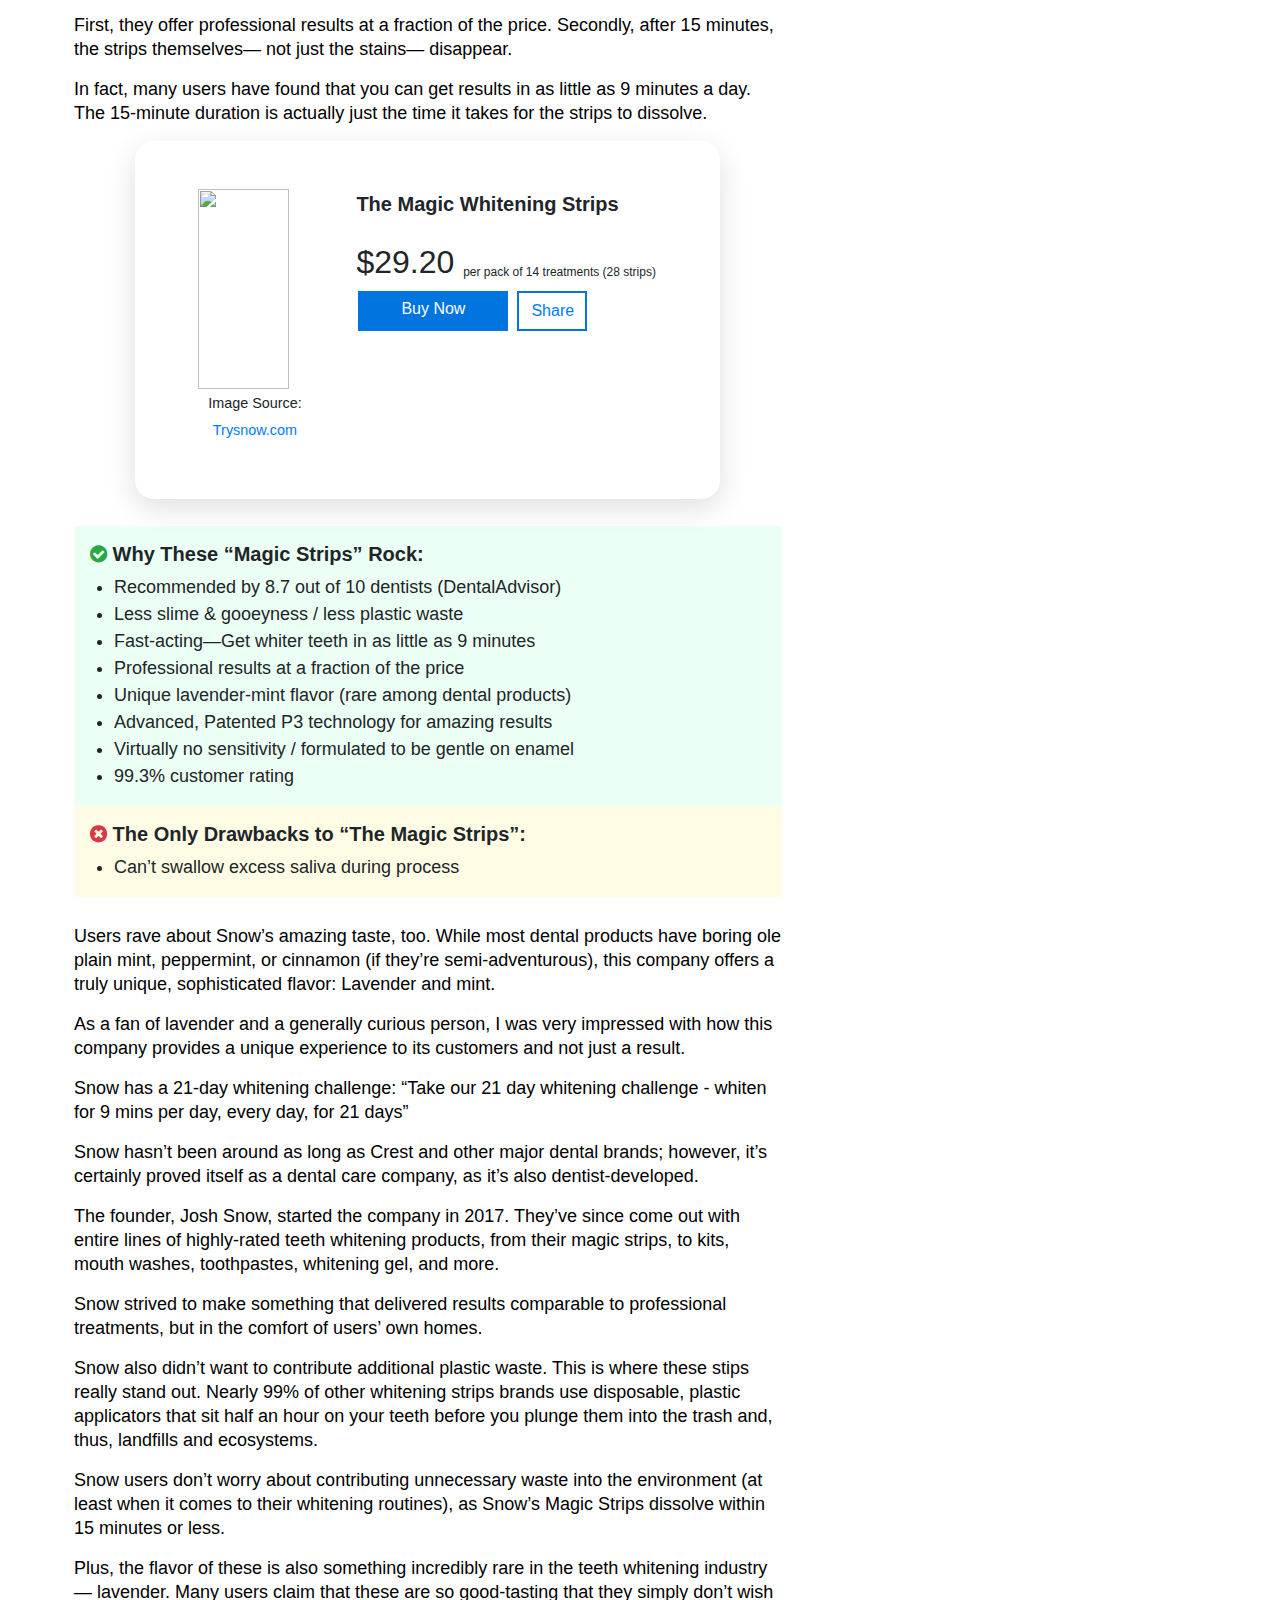
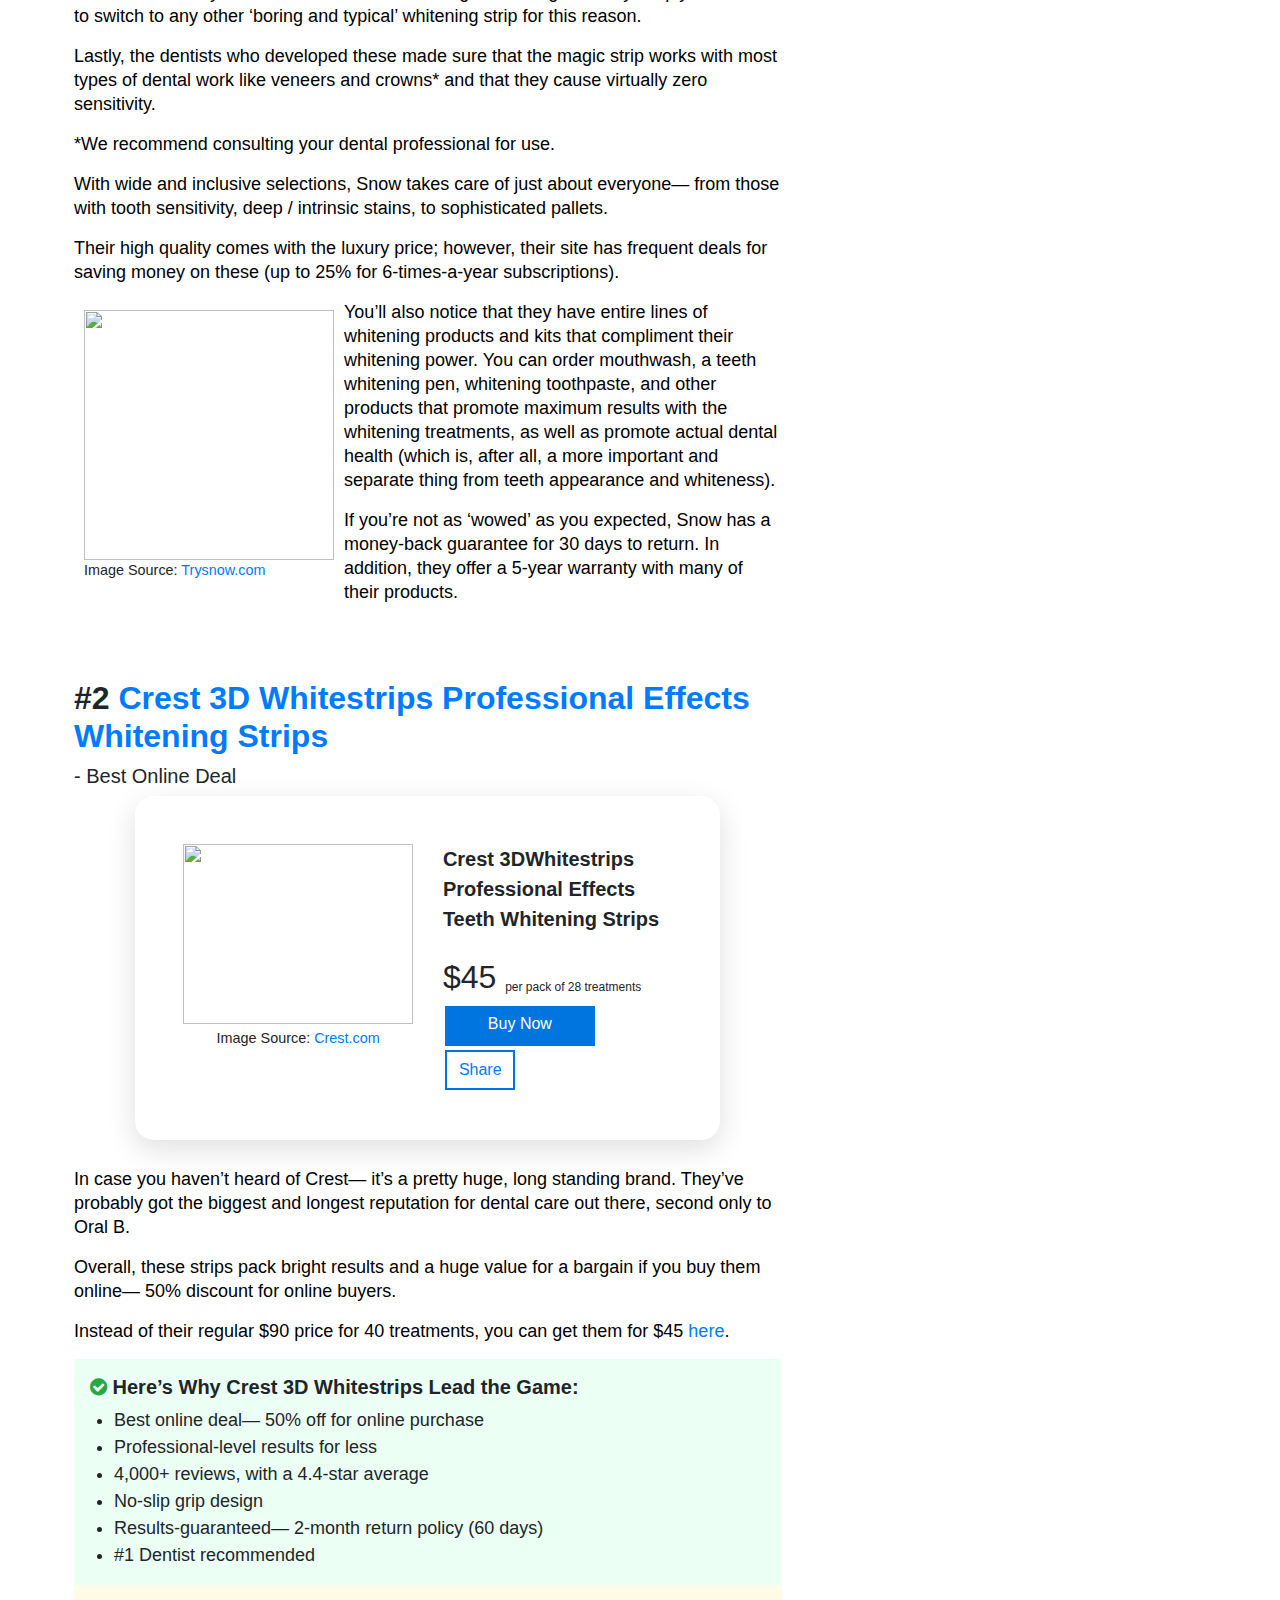
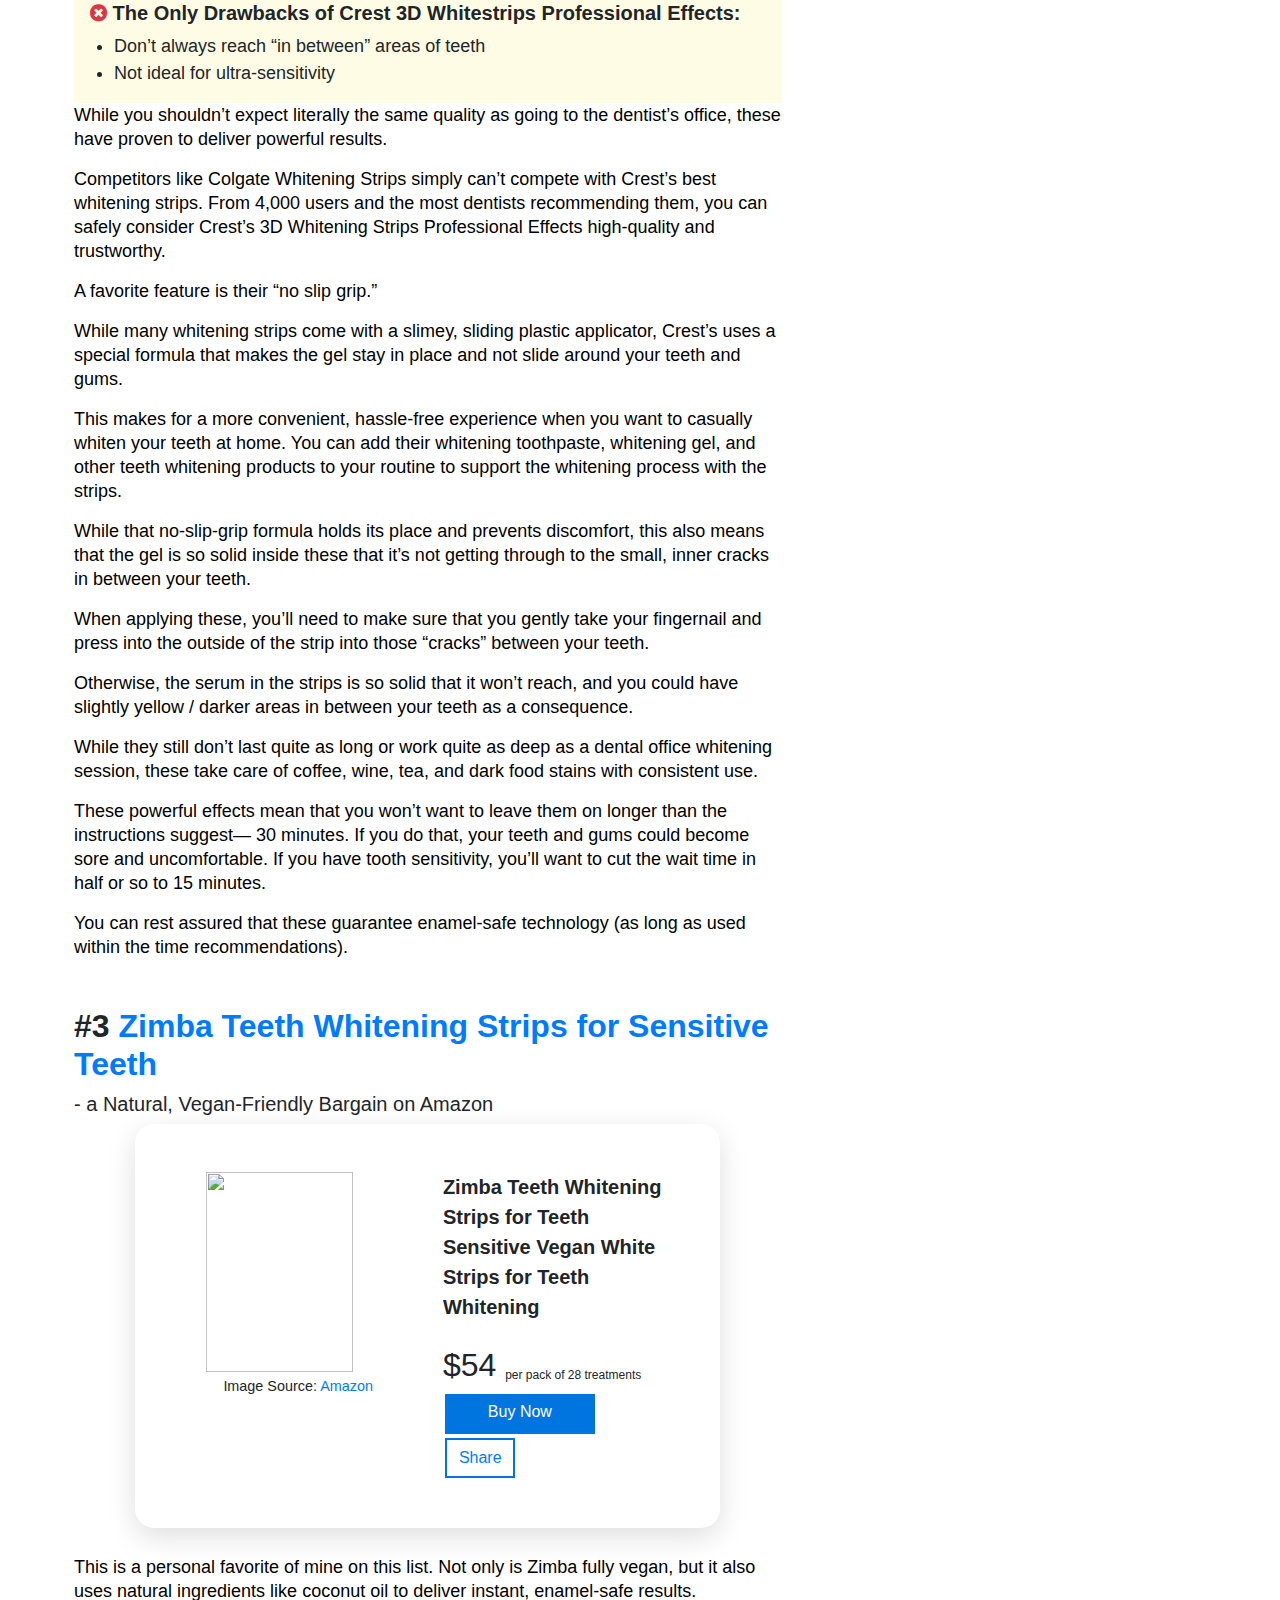
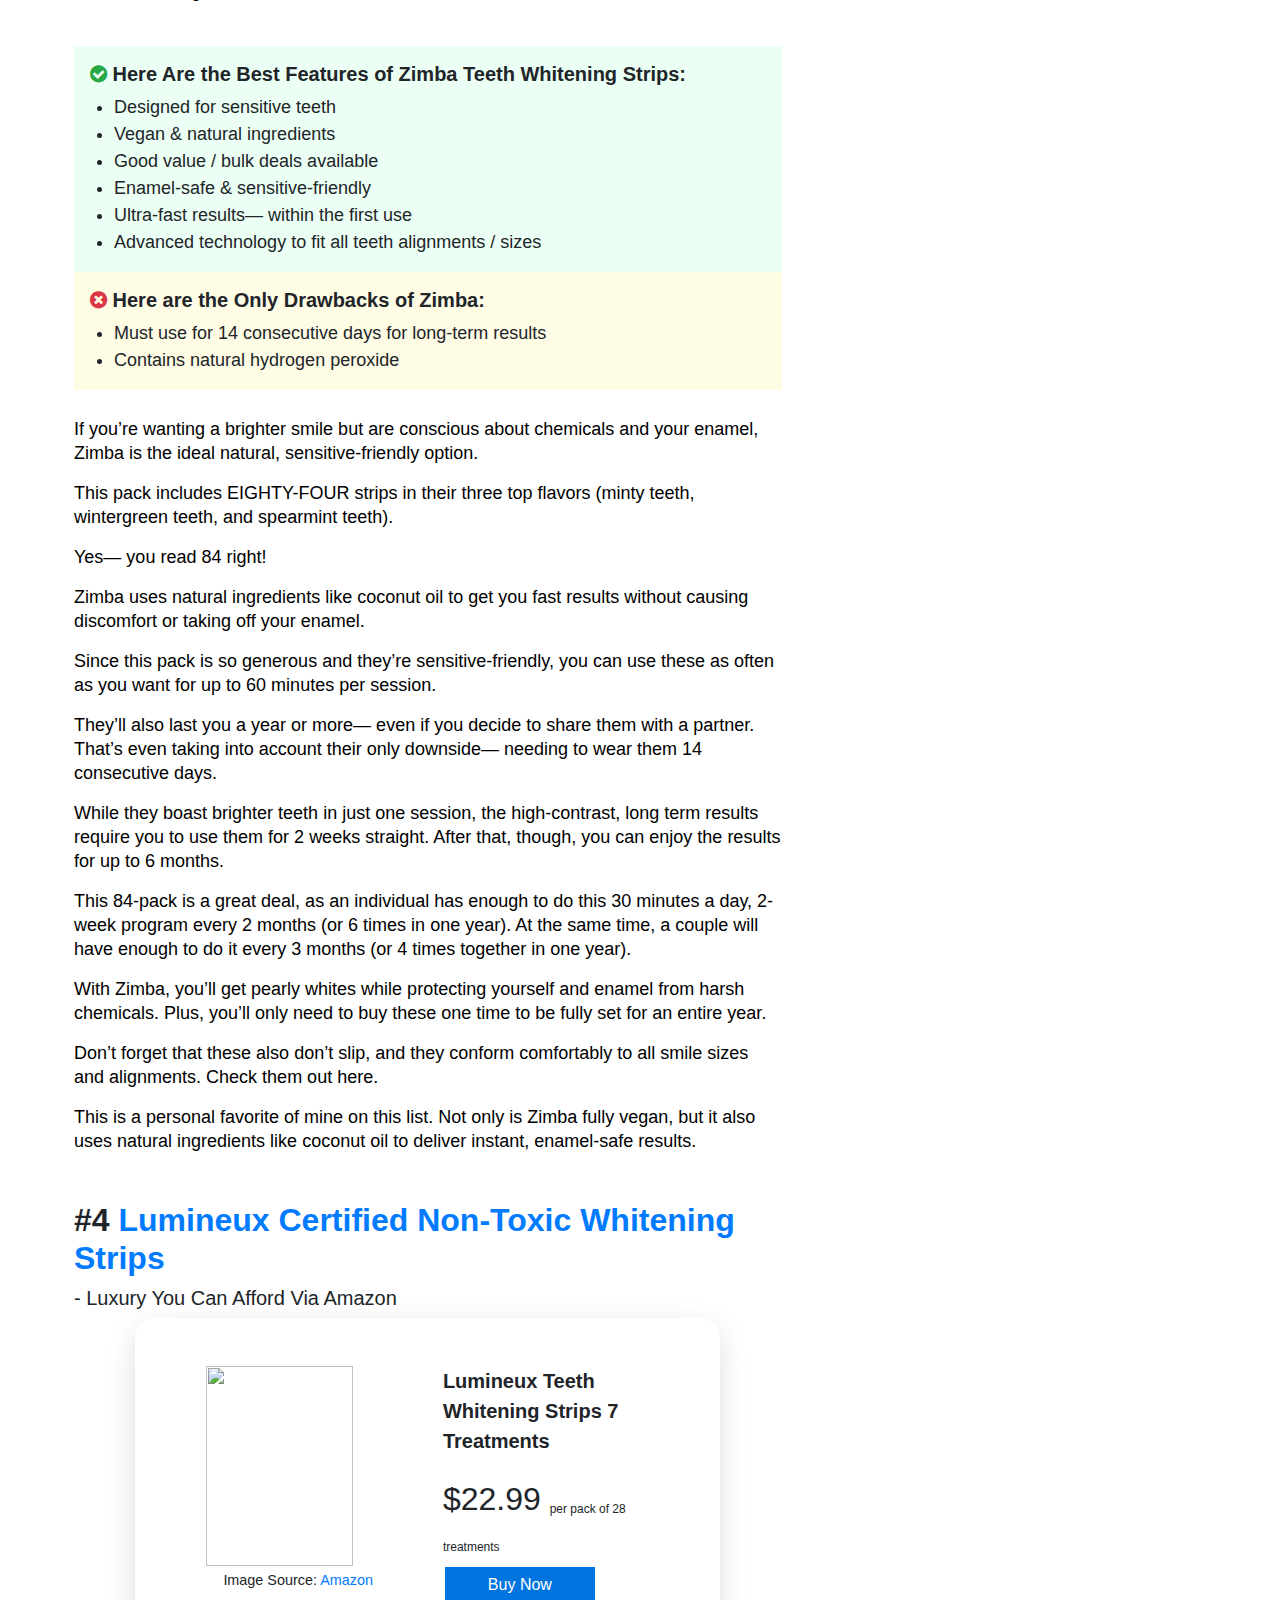
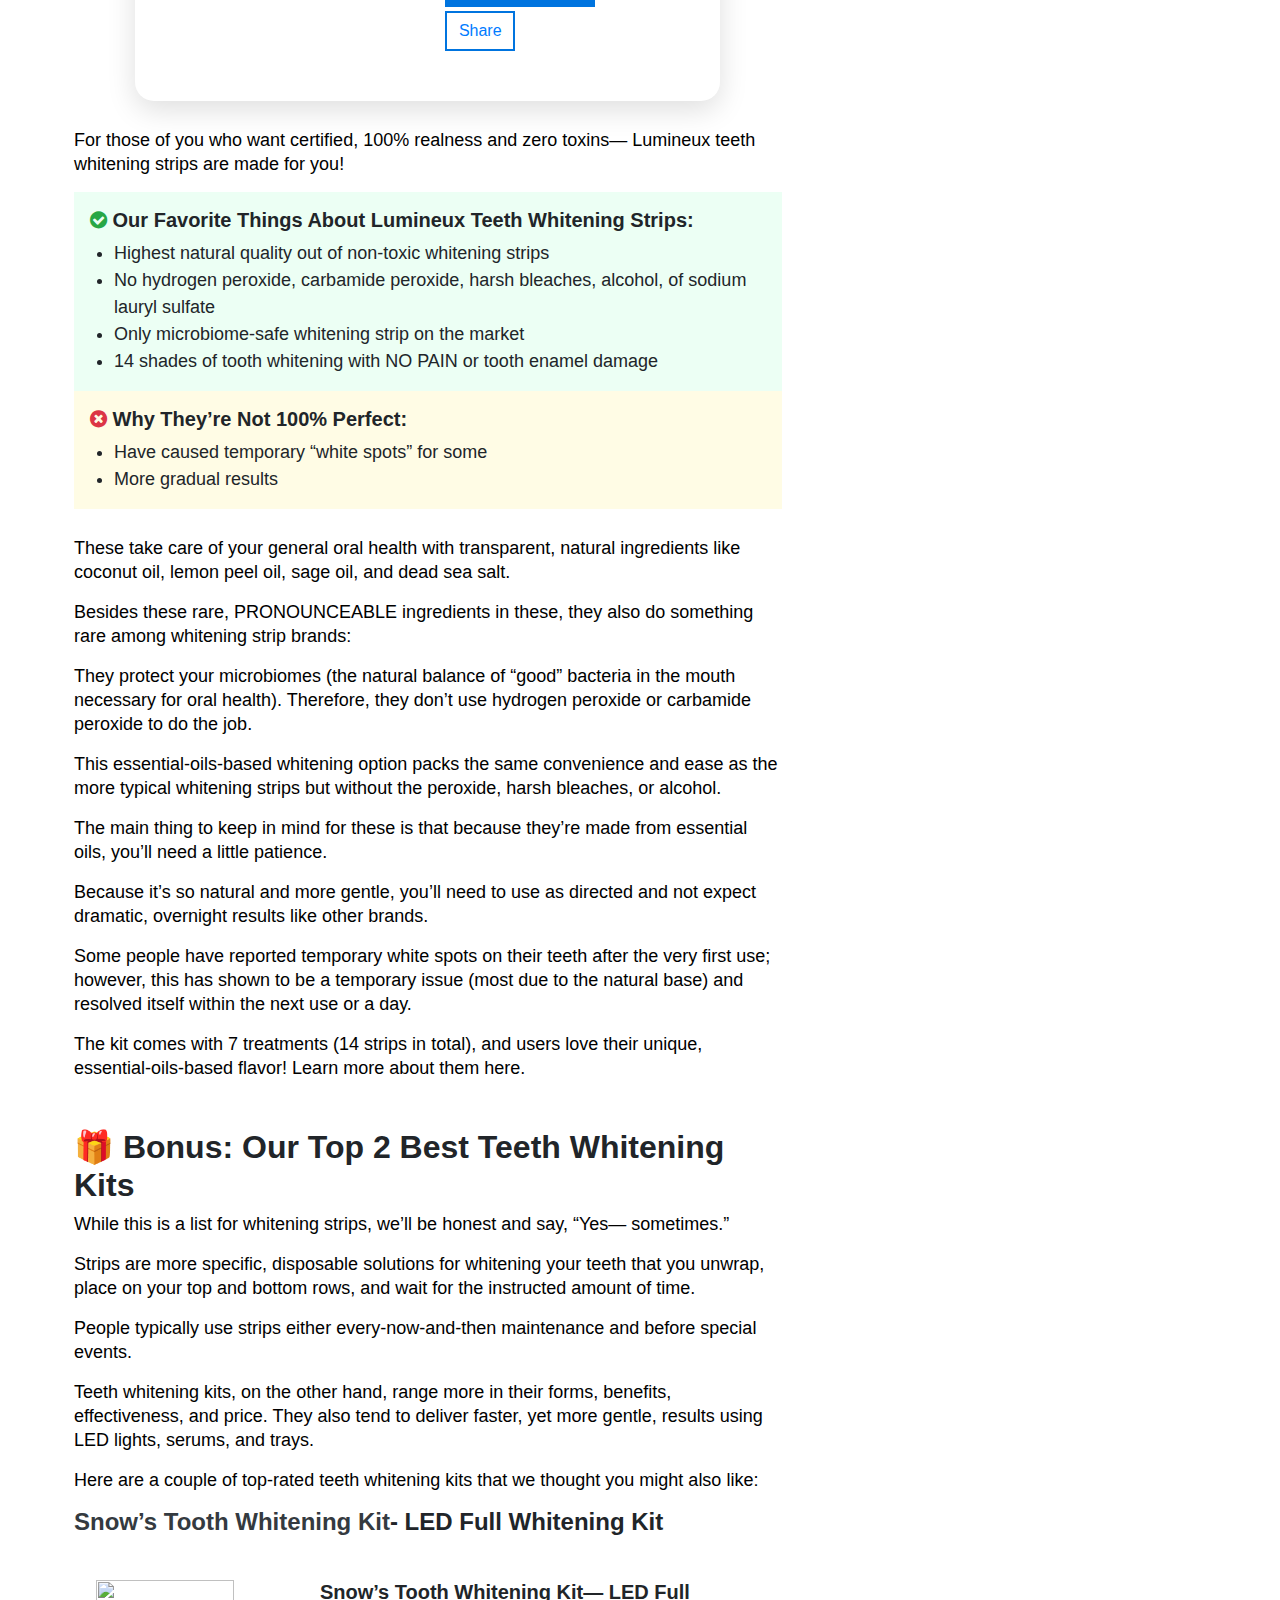
==== commit 18c263b0: "add" ====
--- a/index.html
+++ b/index.html
@@ -64,7 +64,7 @@
         color: #000000;
       }
       ::-webkit-scrollbar {
-        width: 1px;
+        width: 5px;
         height: 10px;
       }
       ::-webkit-scrollbar-track {
@@ -217,11 +217,14 @@
       .written_left__img {
         position: relative;
       }
+      .mleft {
+        margin-left: 29px !important;
+      }
 
       .img2 {
         position: absolute;
-        left: -20px;
-        z-index: -1;
+        right: -25px !important;
+        /* z-index: -1; */
       }
       .imgtables tr td {
         width: 150px;
@@ -506,7 +509,7 @@
                     class="img2"
                   />
                 </div>
-                <div class="m-0 fb-600">
+                <div class="m-0 mleft fb-600">
                   Written by <span class="text-primary">John Doe</span> <br />
                   Medically Reviewed by <span class="text-primary">Alex</span>
                 </div>
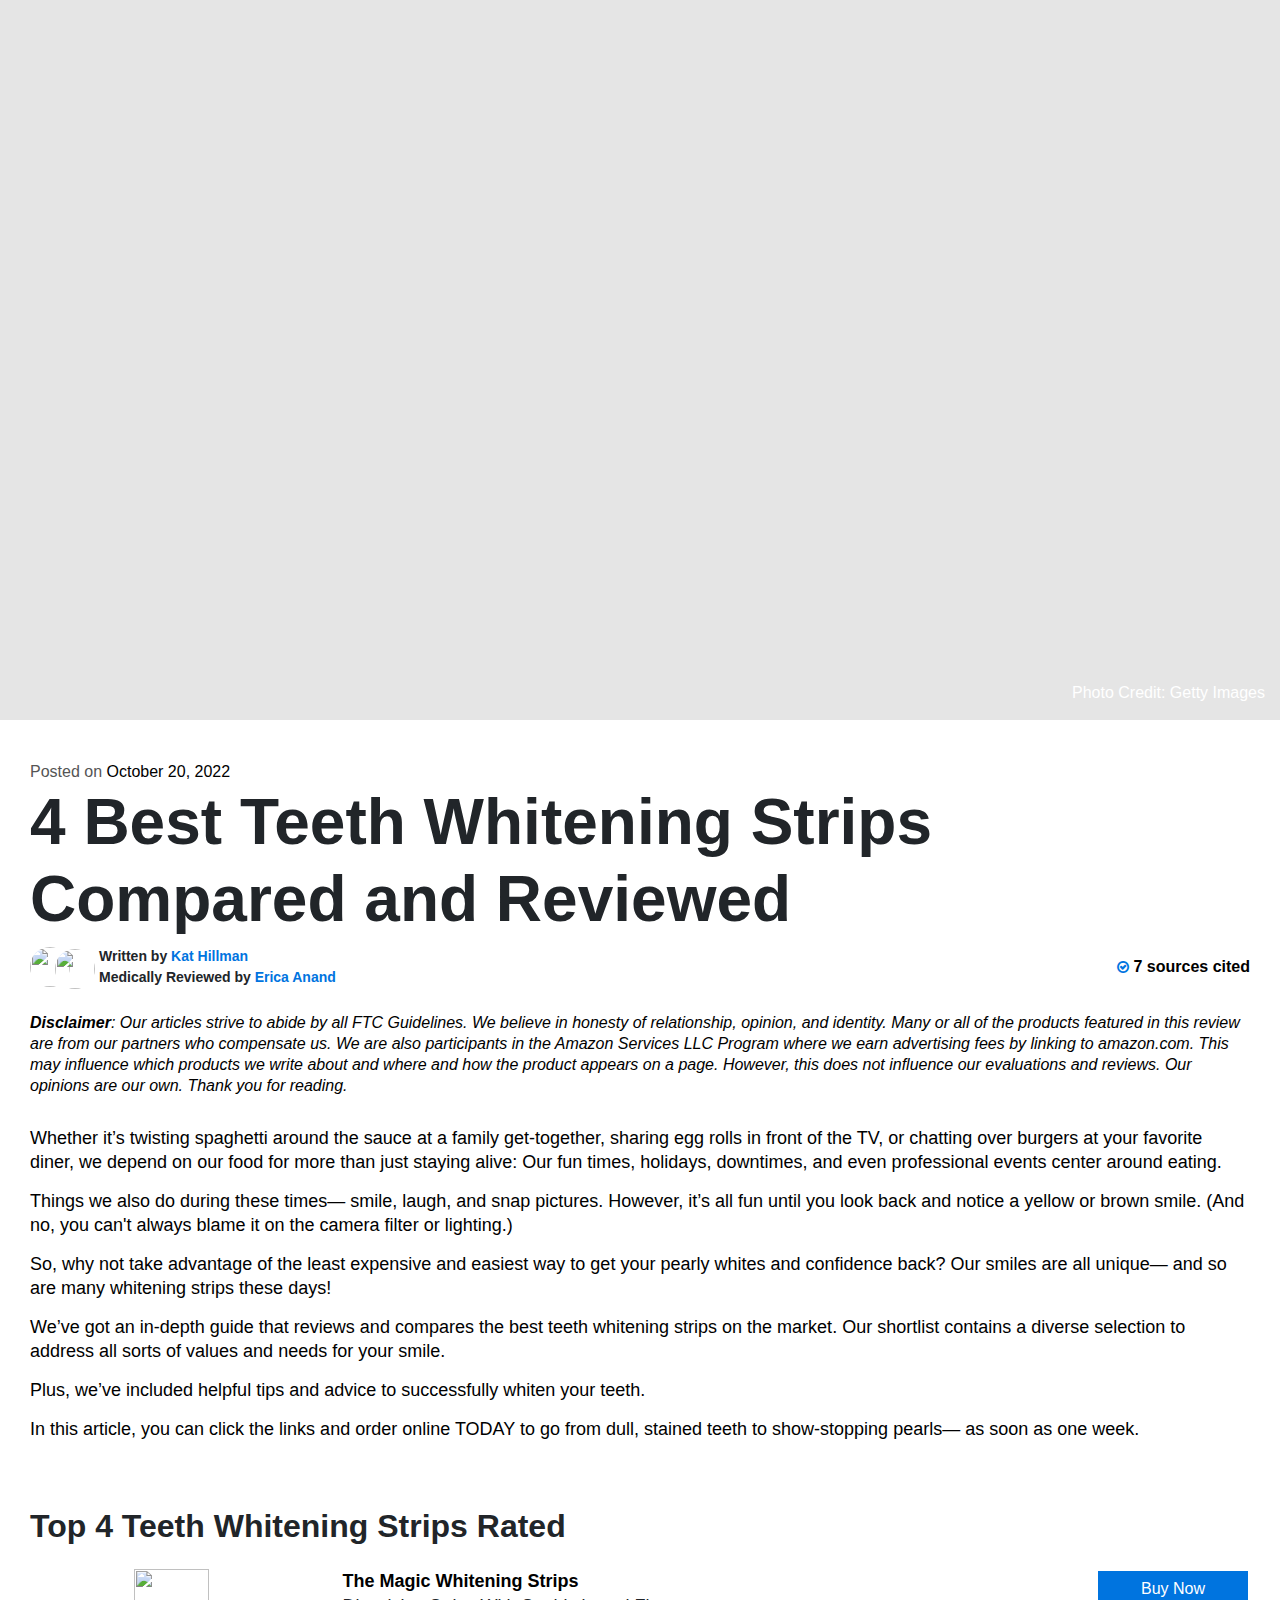
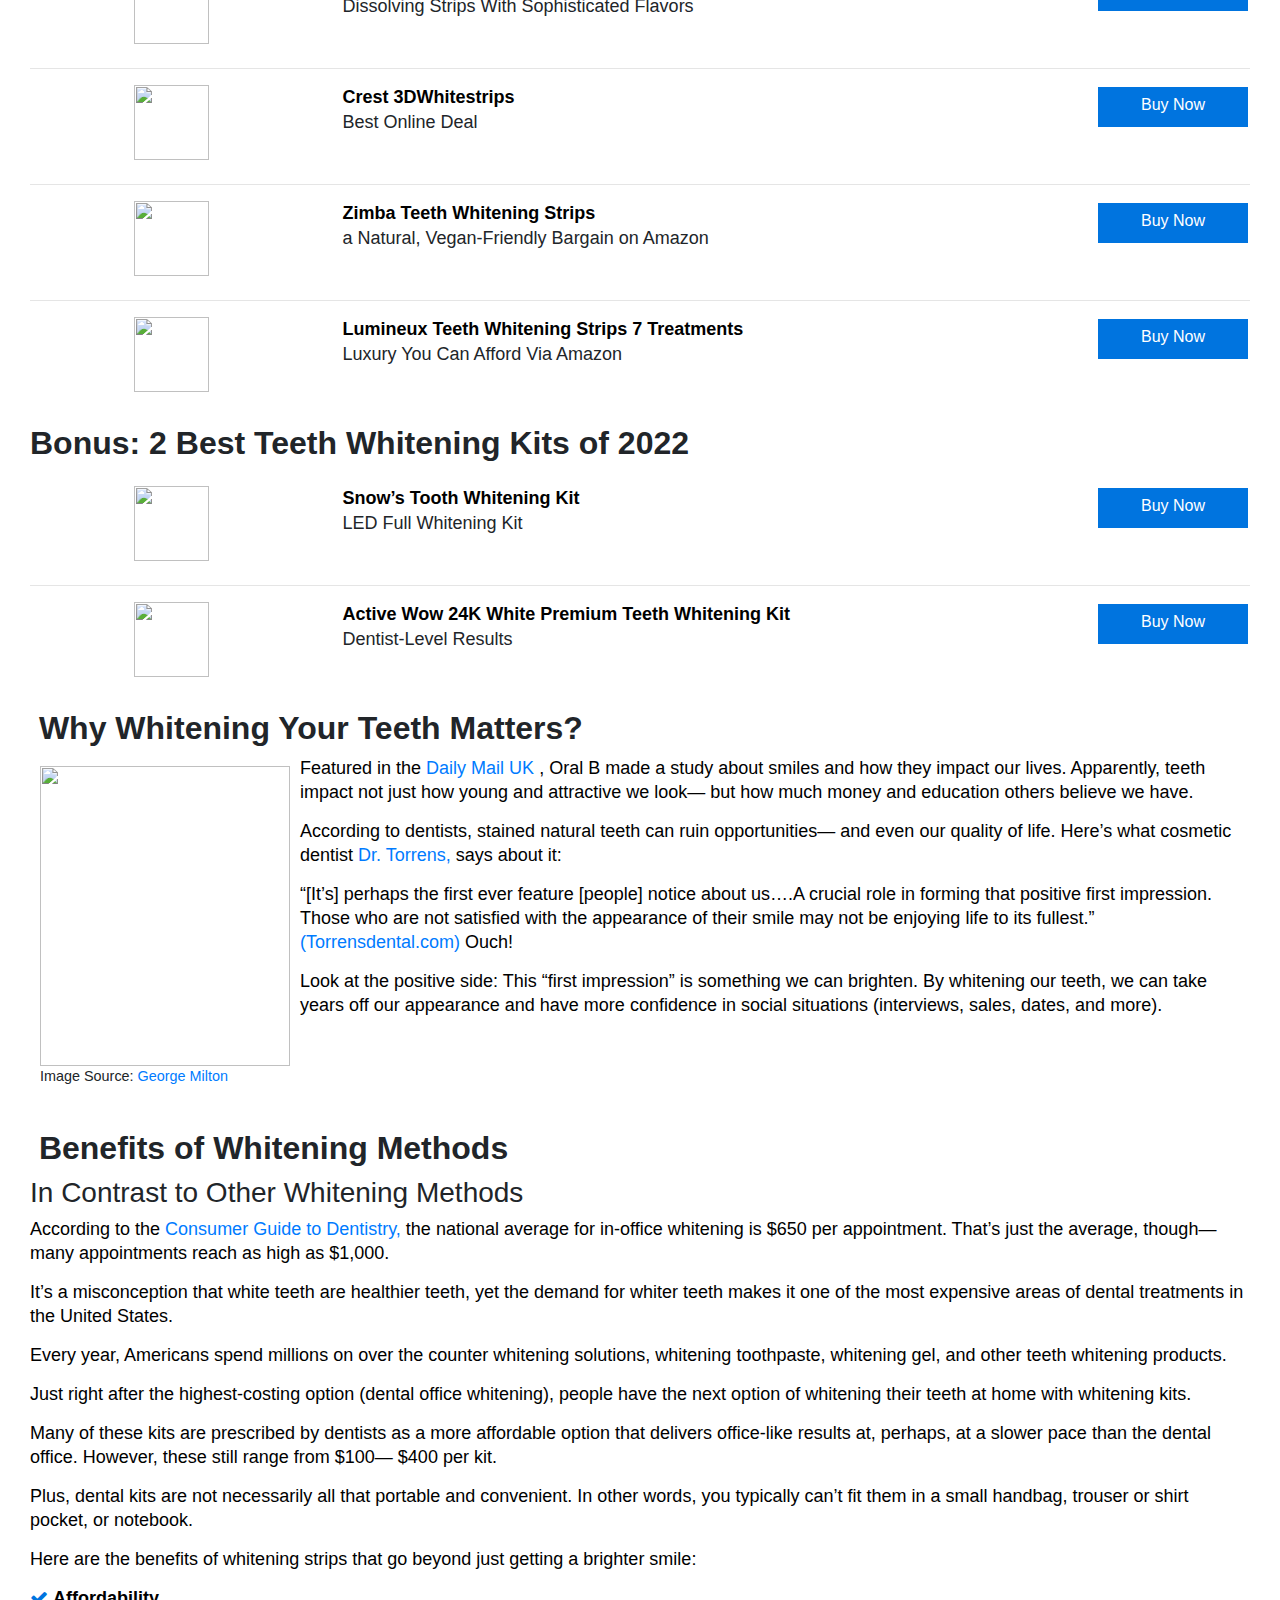
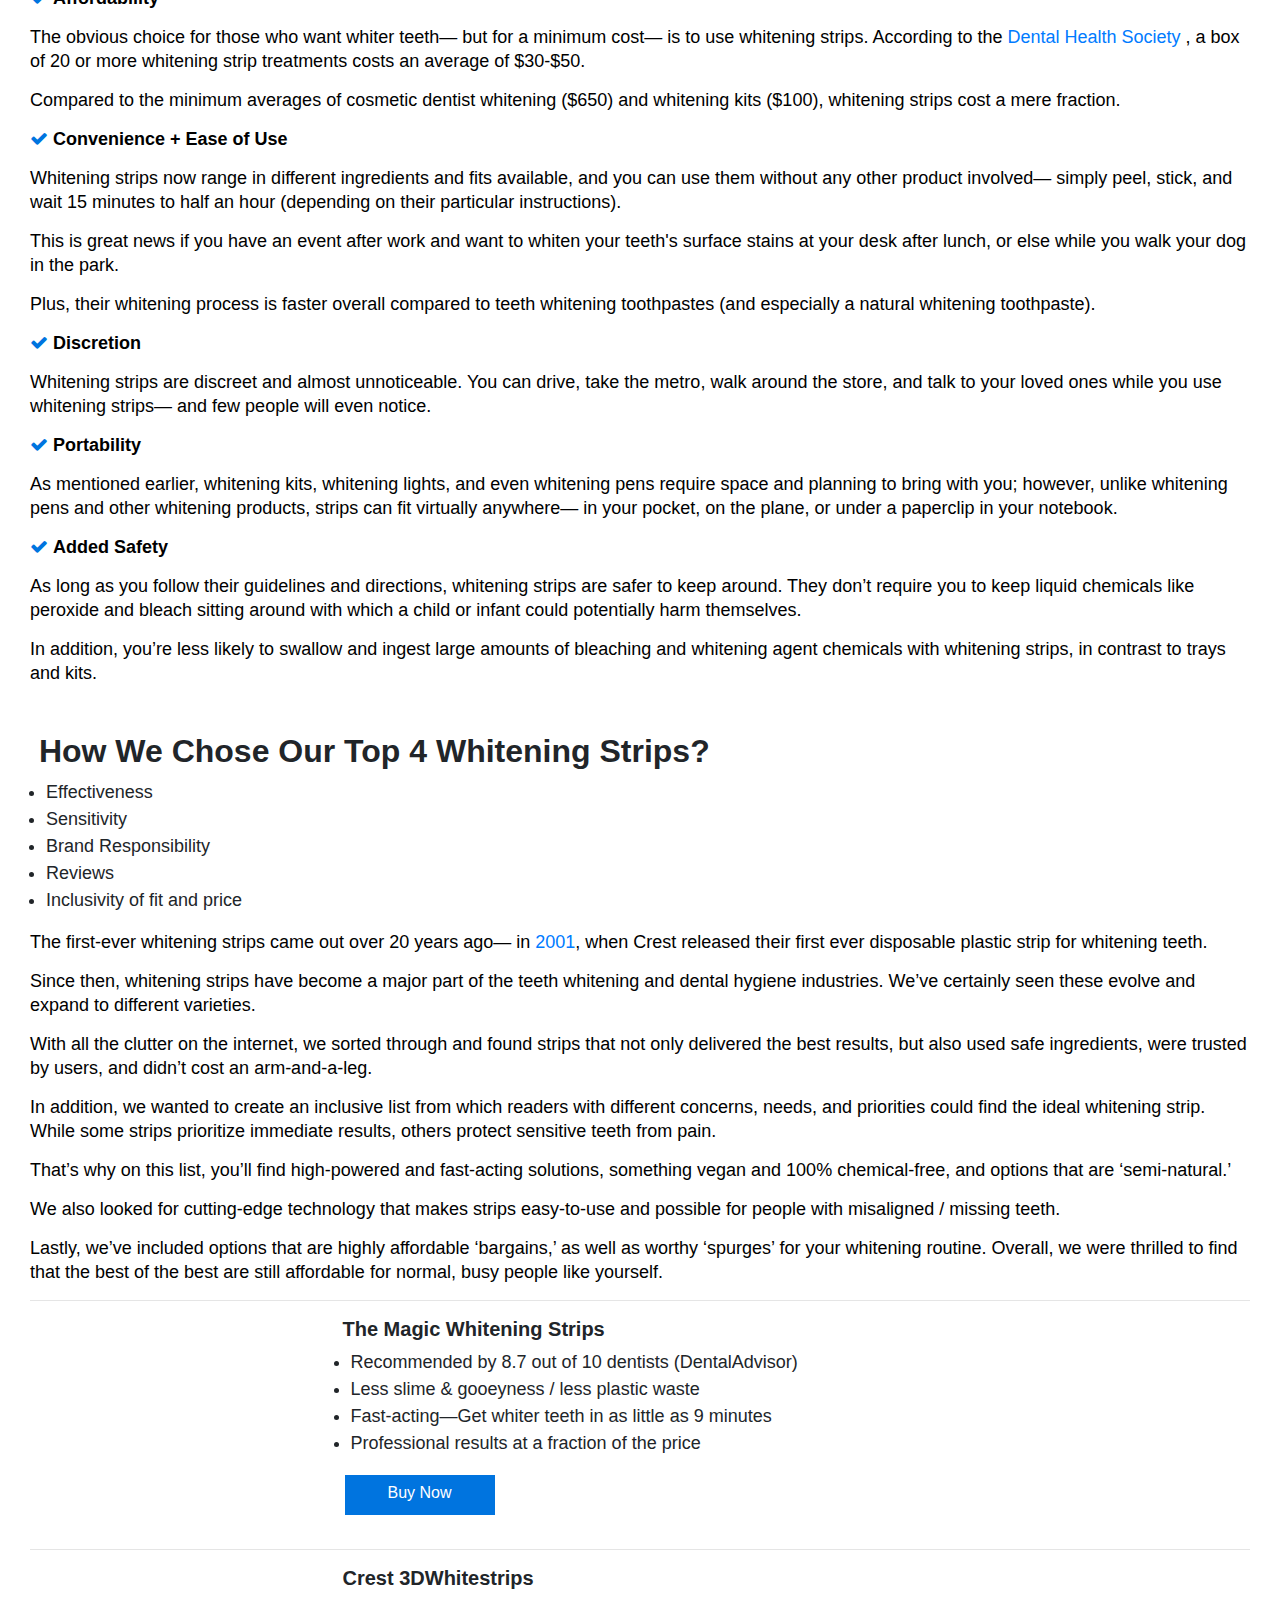
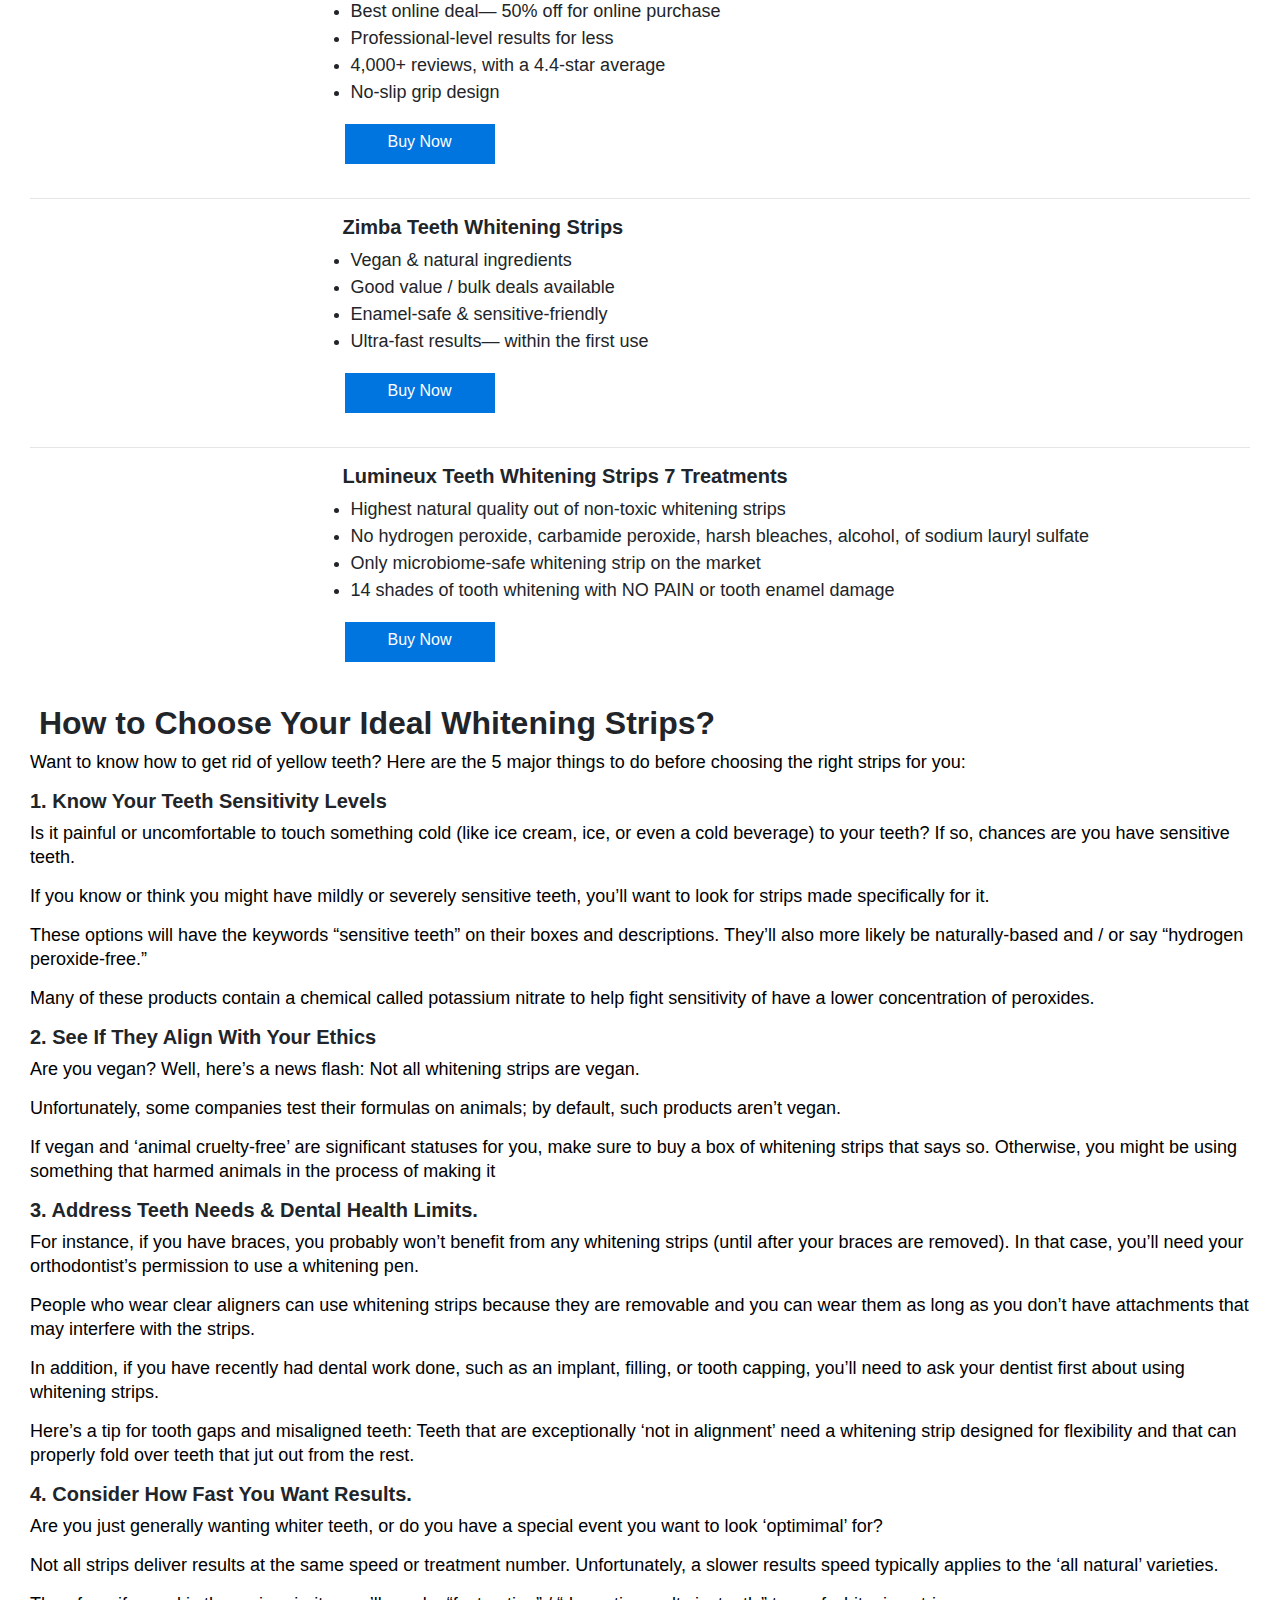
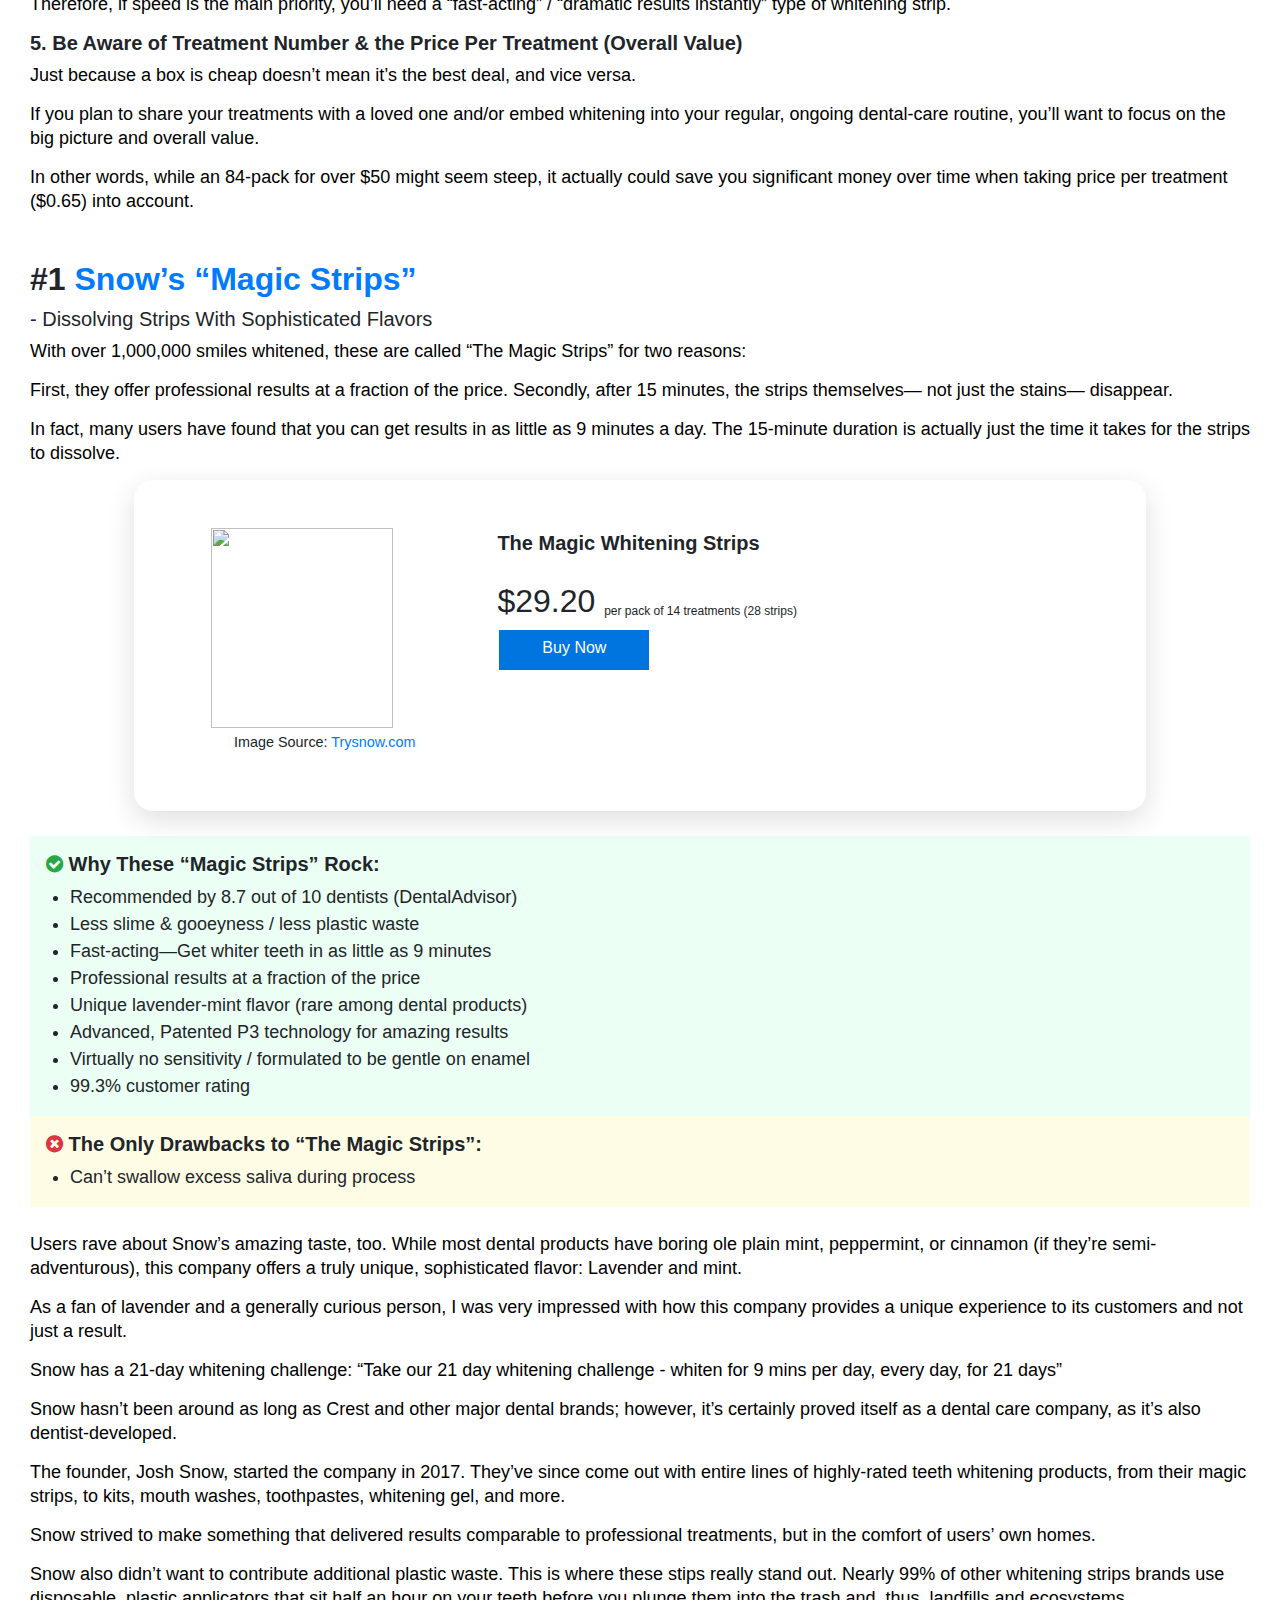
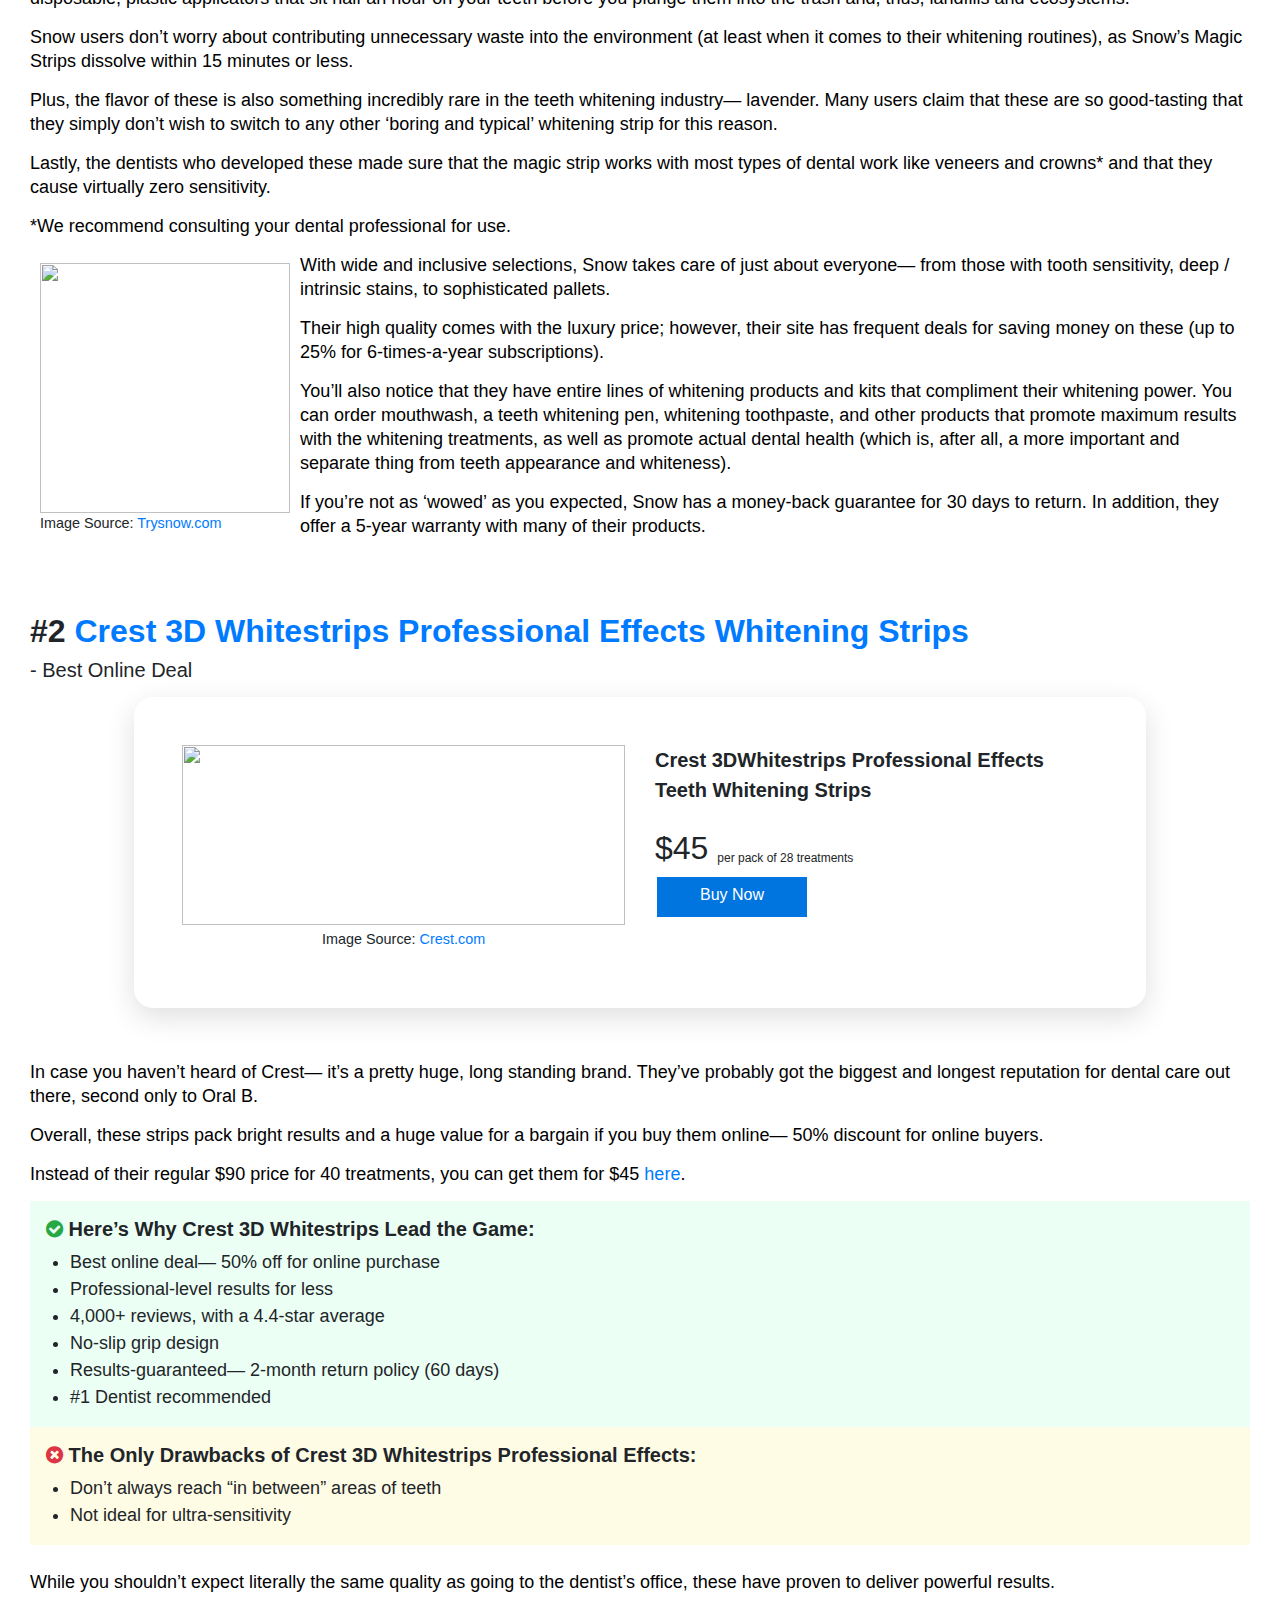
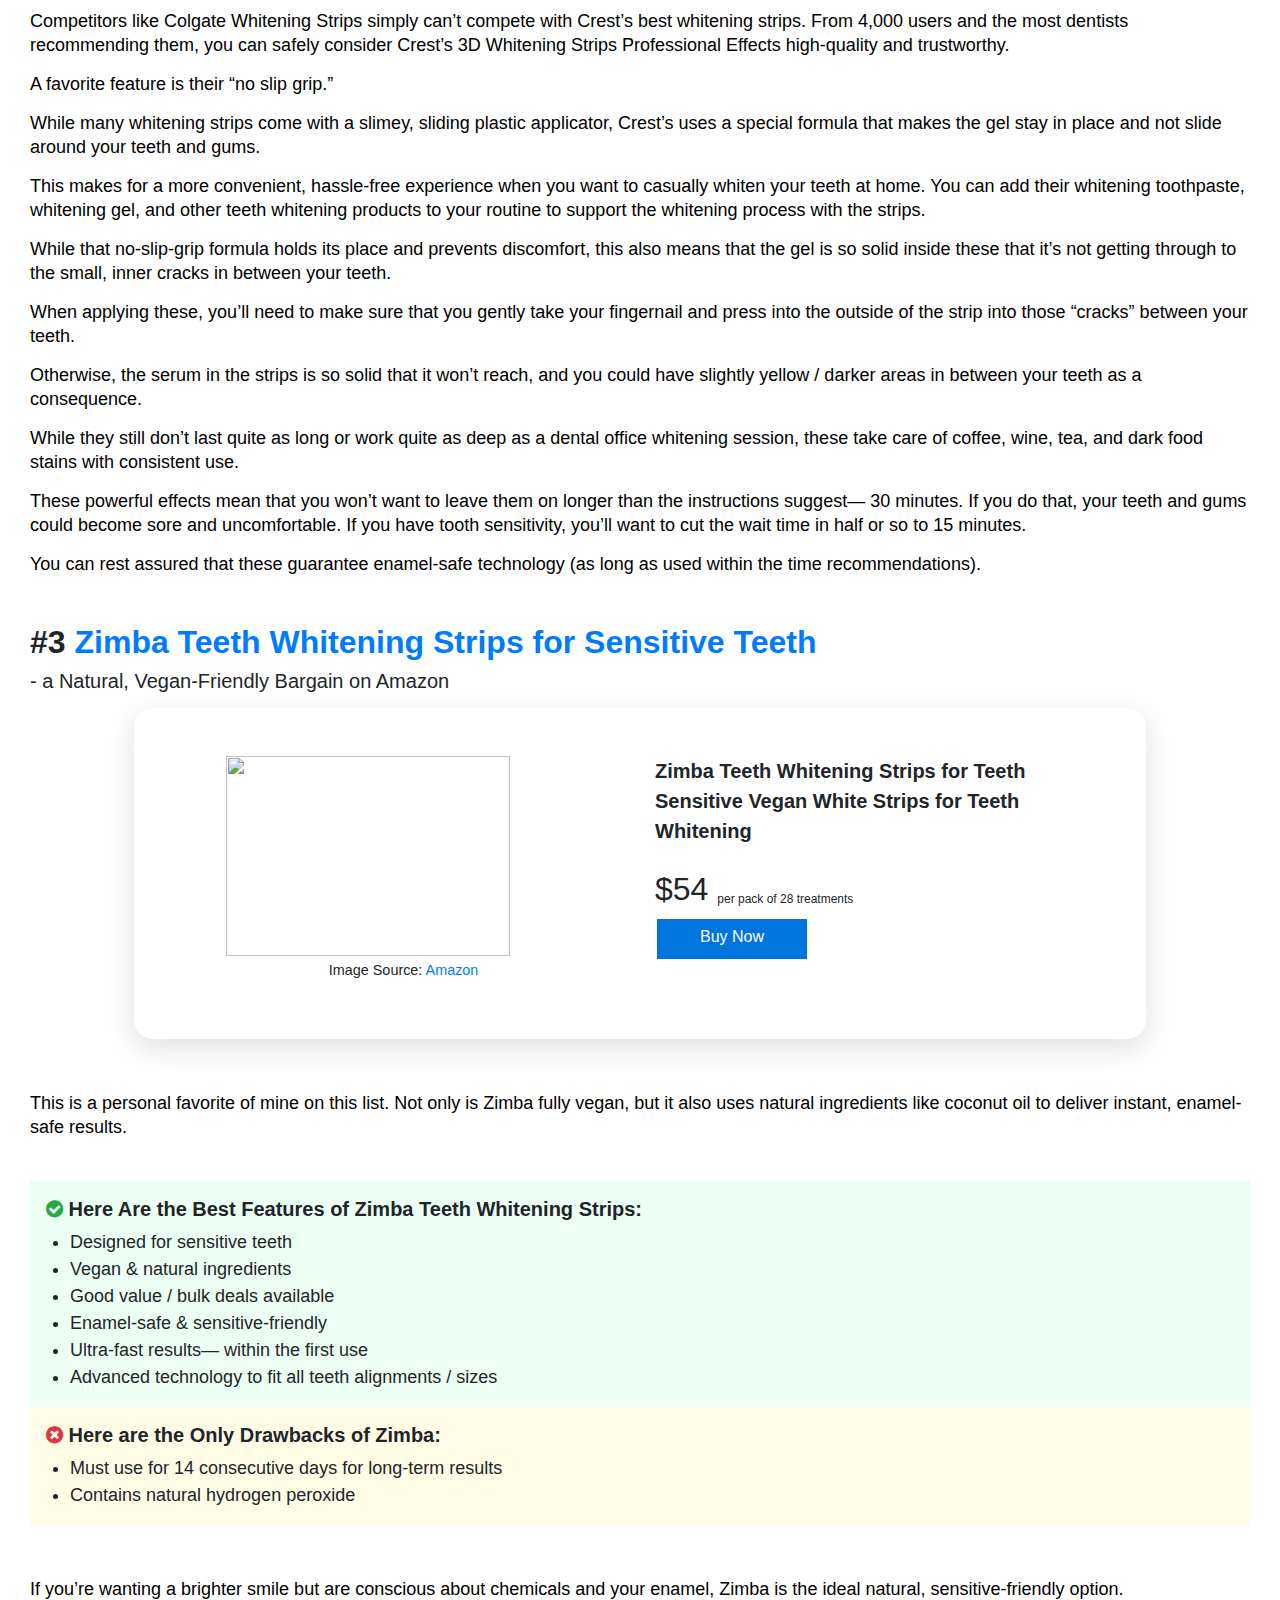
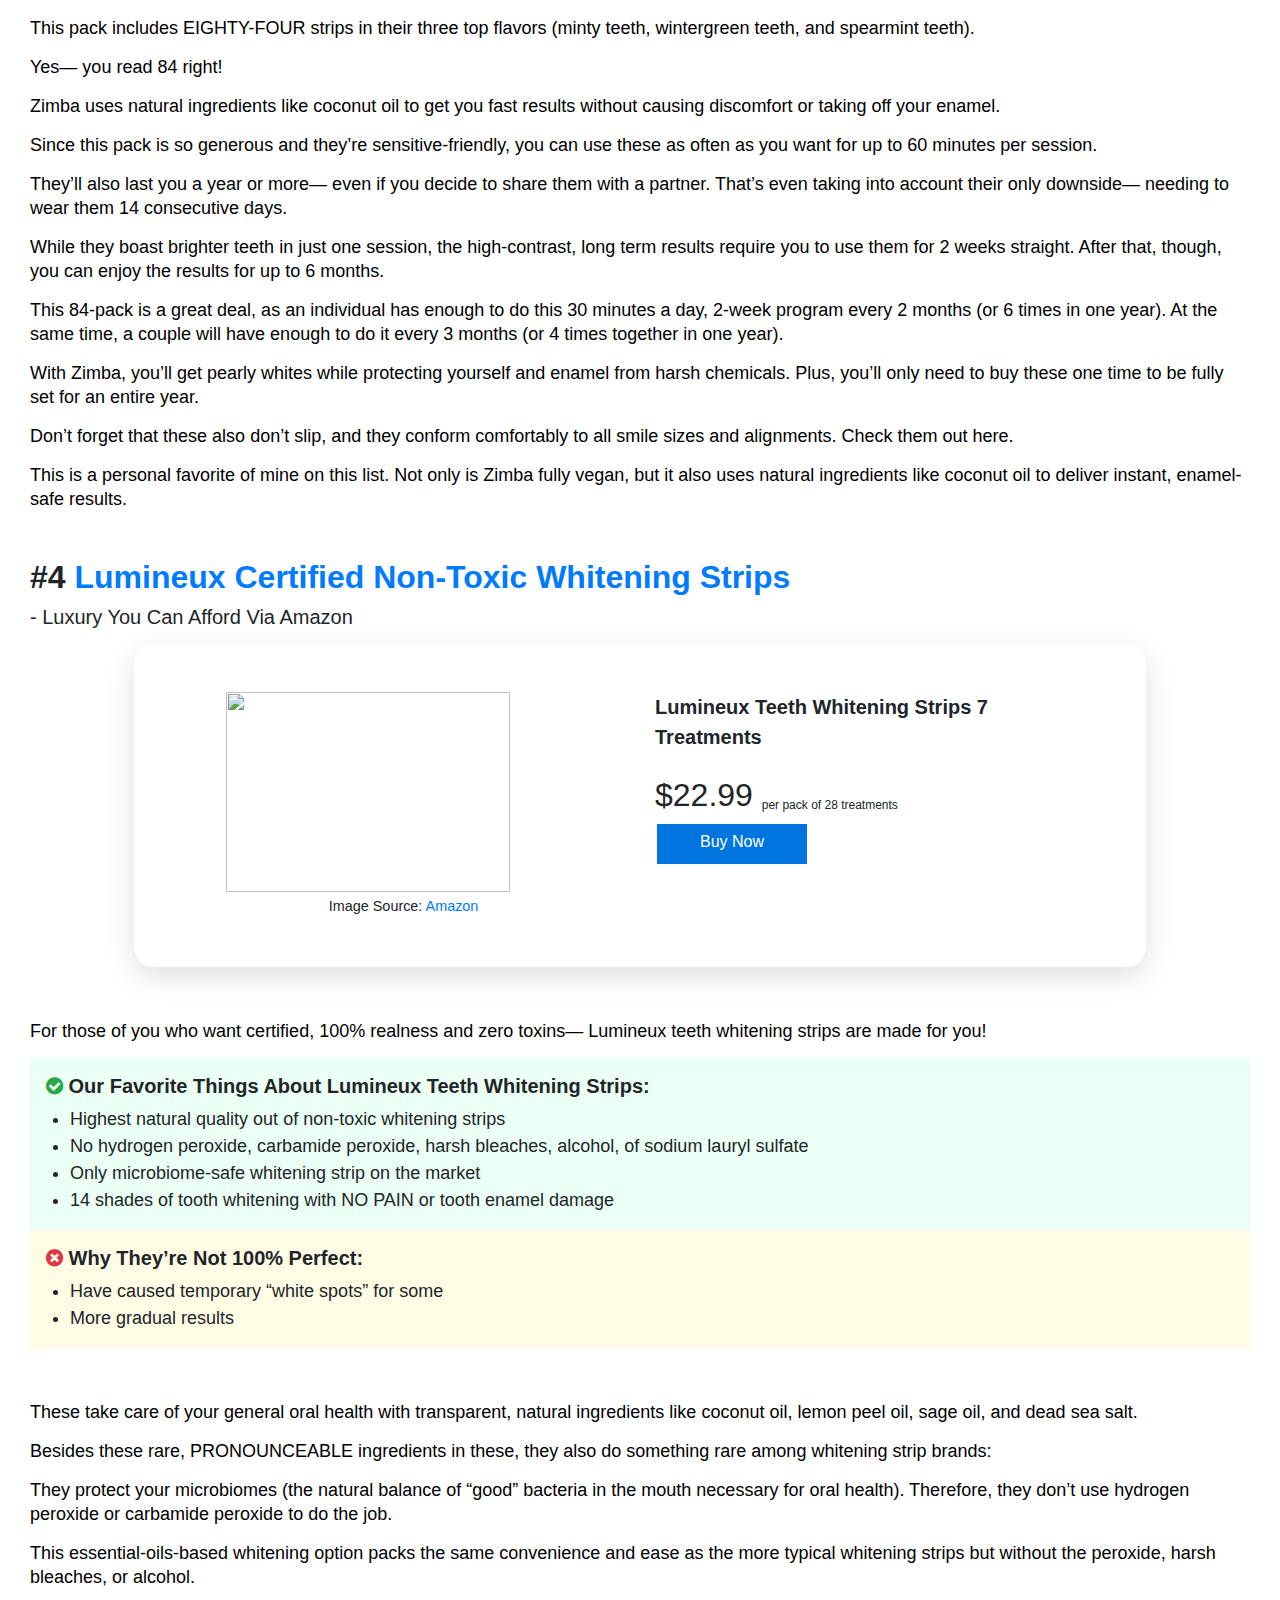
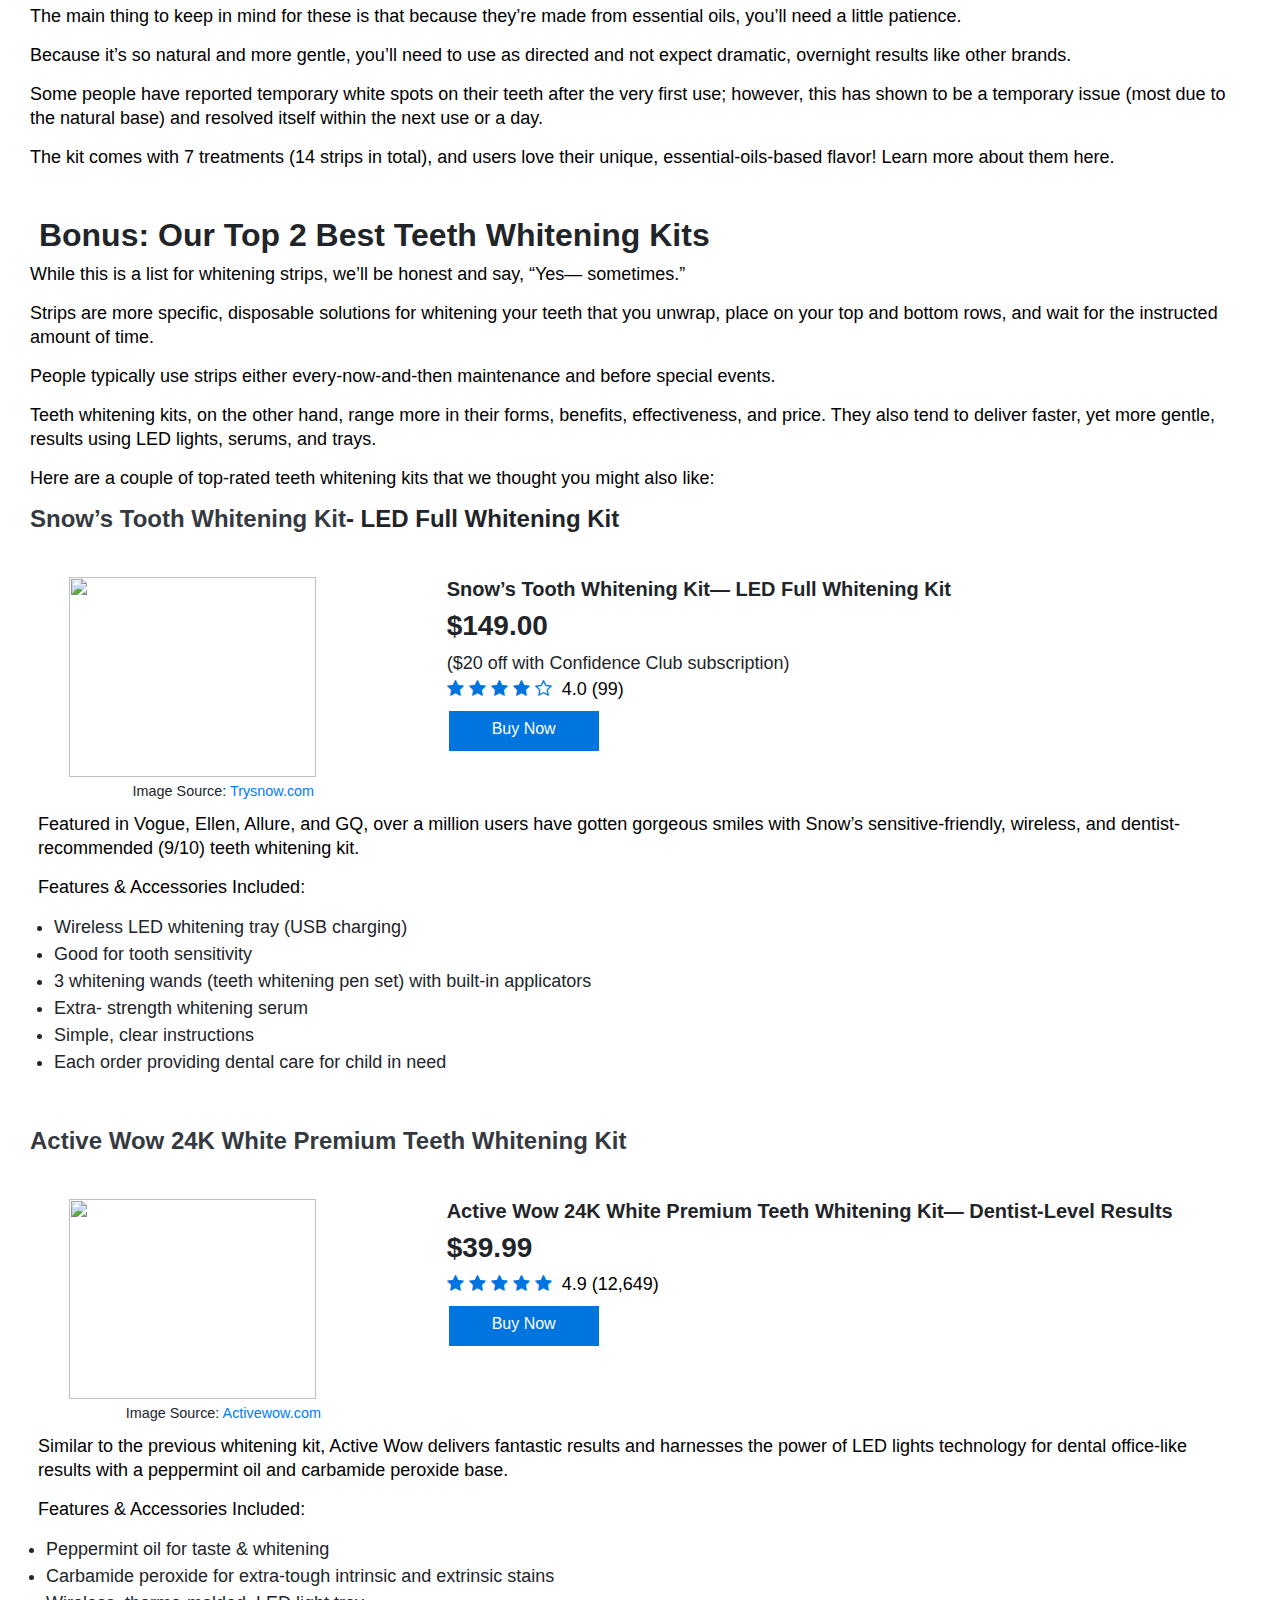
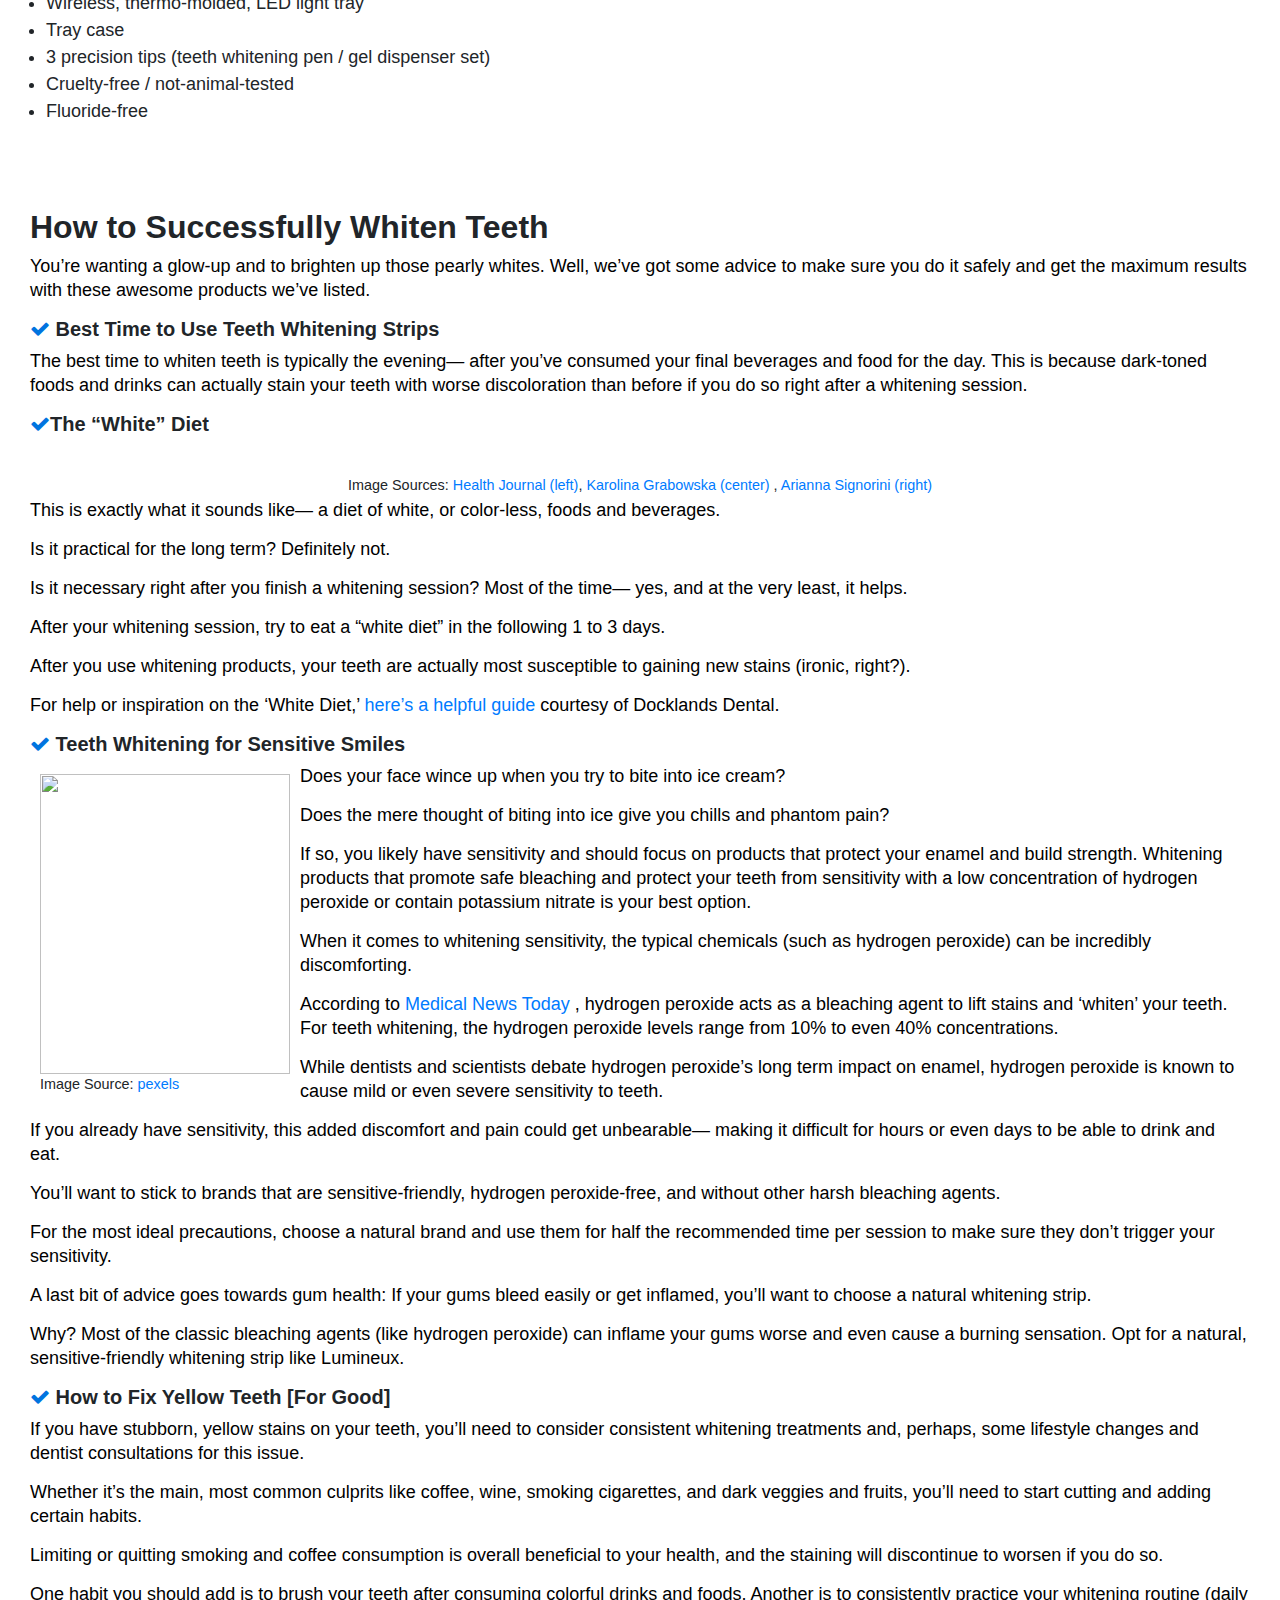
==== commit 1e9b3651: "add" ====
--- a/index.html
+++ b/index.html
@@ -62,6 +62,7 @@
         line-height: 24px;
         /* font-size: 16px; */
         color: #000000;
+        margin-bottom: 15px !important;
       }
       ::-webkit-scrollbar {
         width: 5px;
@@ -75,9 +76,11 @@
       }
       .dis__cla {
         line-height: 21px !important;
+        font-style: italic;
+        margin-bottom: 30px !important;
       }
       h2 {
-        margin-top: 24px;
+        margin-top: 24px !important;
       }
       :root {
         --blue-color: #0074df;
@@ -91,49 +94,53 @@
         color: var(--blue-color) !important;
       }
       .bg-green {
-        background-color: var(--green-color);
+        background-color: var(--green-color) !important;
         /* padding: 20px; */
       }
       .bg-red {
-        background-color: var(--red-color);
+        background-color: var(--red-color) !important;
         /* padding: 20px; */
       }
       .fb-500 {
-        font-weight: 500;
+        font-weight: 500 !important;
       }
       .fb-600 {
-        font-weight: 600;
+        font-weight: 600 !important;
       }
       .fb-700 {
-        font-weight: 700;
+        font-weight: 700 !important;
       }
       .fn-10 {
-        font-size: 10px;
+        font-size: 10px !important;
       }
       .fn-12 {
-        font-size: 12px;
+        font-size: 12px !important;
       }
       .fn-14 {
-        font-size: 14px;
+        font-size: 14px !important;
       }
       .fn-18 {
-        font-size: 18px;
+        font-size: 18px !important;
       }
       .fn-28 {
-        font-size: 28px;
+        font-size: 28px !important;
       }
       tr:nth-child(even) {
-        background-color: #f4f4f4 !important;
+        background-color: #f4f4f4 !important ;
       }
       .card {
-        border: none;
-        border-radius: 0;
-        box-shadow: 0px 9px 29px rgba(0, 0, 0, 0.13);
-        border-radius: 19px;
+        border: none !important;
+        border-radius: 0 !important;
+        box-shadow: 0px 9px 29px rgba(0, 0, 0, 0.13) !important;
+        border-radius: 19px !important;
       }
       .tb1 {
         background-color: var(--light-blue);
         color: var(--blue-color);
+      }
+      .tb2 {
+        background-color: var(--light-blue);
+        color: black;
       }
       .slider__blog1 {
         width: 100%;
@@ -144,13 +151,25 @@
         background-size: cover;
         background-repeat: no-repeat;
       }
+      .card_width {
+        width: 300px;
+        height: auto;
+        /* margin: 20px 5px; */
+        display: block;
+        margin: 20px auto;
+        display: none;
+      }
+      .product_card {
+        display: block;
+      }
 
       .container__box {
-        width: 90%;
-        margin: 0 auto;
+        margin: 0 20px;
       }
       .wrapper__box {
-        width: 90%;
+        width: 100%;
+        display: block;
+        margin: auto;
       }
       .blog__box {
         margin-top: 30px;
@@ -158,8 +177,8 @@
         display: flex;
       }
       .blog__content__left {
-        width: 70%;
-        /* background-color: #0074DF; */
+        width: 100%;
+        /* background-color: #0074df; */
         padding: 10px;
       }
       .blog__content__right {
@@ -169,9 +188,10 @@
         height: 500px;
         position: sticky !important;
         top: 50px;
+        display: none;
       }
       .mobile_view {
-        display: none;
+        display: block;
       }
       .blog__content__right ul,
       .mobile_view ul {
@@ -190,7 +210,7 @@
       }
       .blog__content__right ul li a,
       .mobile_view ul li a {
-        color: #000000;
+        /* color: #000000; */
       }
 
       .blog__content__left .date__text {
@@ -219,11 +239,23 @@
       }
       .mleft {
         margin-left: 29px !important;
+        font-size: 14px;
+      }
+      .img1 {
+        width: 40px;
+        height: 40px;
+        border-radius: 50%;
+        object-fit: cover;
       }
 
       .img2 {
         position: absolute;
         right: -25px !important;
+        top: 2px !important;
+        width: 40px;
+        height: 40px;
+        border-radius: 50%;
+        object-fit: cover;
         /* z-index: -1; */
       }
       .imgtables tr td {
@@ -304,6 +336,20 @@
         height: 40px;
         width: 70px;
       }
+      button {
+        background-color: transparent !important;
+        border-radius: 0 !important;
+        outline: none !important;
+        box-shadow: none !important;
+      }
+      .btn-outline-sque-2 {
+        border-radius: 0;
+        margin: 2px;
+        border: 2px solid var(--blue-color);
+
+        width: 120px;
+      }
+
       .btn-sque:hover {
         color: white;
       }
@@ -351,6 +397,10 @@
         width: 100%;
         height: 250px !important;
         object-fit: contain;
+      }
+
+      .desk_m {
+        clear: both;
       }
 
       @media (max-width: 1040px) {
@@ -391,16 +441,28 @@
           width: 95%;
         }
       }
+      @media (max-width: 550px) {
+        .head_text {
+          font-size: 35px !important;
+        }
+      }
 
       @media (max-width: 500px) {
-        .imgfloat img {
+        .font_sm {
+          font-size: 30px !important;
+        }
+        .imgfloat .floatbox {
           width: 100%;
           clear: both;
         }
-
-        .head_text {
+        .imgfloat img {
+          width: 100%;
+          margin-left: -10px !important;
+        }
+
+        /* .head_text {
           font-size: 40px !important;
-        }
+        } */
         .blog__content__right {
           height: auto;
           margin-bottom: 20px;
@@ -420,7 +482,7 @@
       }
 
       .panel {
-        padding: 10px;
+        /* padding: 10px; */
         box-shadow: 0 2px 5px 0 rgba(110, 130, 218, 0.18);
       }
 
@@ -446,9 +508,9 @@
 
       .panel-heading .panel-title > a::after {
         bottom: 0;
-        content: '▲';
+        content: '-';
         font-family: 'Roboto', sans-serif;
-        font-size: 14px;
+        font-size: 24px !important;
         font-weight: 300;
         letter-spacing: -1px;
         line-height: 48px;
@@ -459,7 +521,7 @@
         width: 33px;
       }
       .panel-heading .panel-title > a.collapsed::after {
-        content: '▼';
+        content: '+';
       }
       .panel-body {
         height: auto;
@@ -475,7 +537,13 @@
         line-height: 1.5;
       }
 
-      /* ; */
+      #load__more__menu {
+        display: none;
+      }
+      #hide_id {
+        display: none;
+      }
+
       /* ; */
     </style>
   </head>
@@ -499,25 +567,27 @@
               <div class="written_left">
                 <div class="written_left__img">
                   <img
-                    src="https://res.cloudinary.com/pigeon/image/upload/v1666465882/blog/Ellipse_1_yqryqh.png"
+                    src="https://res.cloudinary.com/pigeon/image/upload/v1666465883/blog/Ellipse_3_bdf6it.png"
                     alt=""
                     class="img1"
                   />
                   <img
-                    src="https://res.cloudinary.com/pigeon/image/upload/v1666465883/blog/Ellipse_2_cywi5q.png"
+                    src="https://res.cloudinary.com/pigeon/image/upload/v1666689749/blog/IMG-20221025-WA0008_egyotg.jpg"
                     alt=""
                     class="img2"
                   />
                 </div>
                 <div class="m-0 mleft fb-600">
-                  Written by <span class="text-primary">John Doe</span> <br />
-                  Medically Reviewed by <span class="text-primary">Alex</span>
+                  Written by <span class="text-primary">Kat Hillman</span>
+                  <br />
+                  Medically Reviewed by
+                  <span class="text-primary">Erica Anand</span>
                 </div>
               </div>
               <div class="written_right">
                 <p class="m-0 fb-600">
-                  <i class="fa fa-check-circle-o text-primary"></i> 7 sources
-                  cited
+                  <i class="fa fa-check-circle-o text-primary fn-14"></i> 7
+                  sources cited
                 </p>
               </div>
             </div>
@@ -536,49 +606,63 @@
               </p>
             </div>
 
-            <div class="mobile_view">
+            <!-- <div class="mobile_view">
               <ul class="pl-2">
-                <li>In this Article</li>
-                <li><a href="#introduction">Introduction</a></li>
-                <li>
+                <li class="mb-3"><b>In this Article</b></li>
+                <li class="menu__link_a">
+                  <a href="#introduction">Introduction</a>
+                </li>
+                <li class="menu__link_a">
                   <a href="#whywhitening">Why Whitening Your Teeth Matters</a>
                 </li>
-                <li>
+                <li class="menu__link_a">
                   <a href="#benefitsofwhitening"
                     >Benefits of Whitening Strips</a
                   >
                 </li>
-                <li>
-                  <a href="#top4whiteningstrips"
-                    >How We Chose Our Top 4 Whitening Strips</a
-                  >
-                </li>
-                <li><a href="#magicstrips">#1 Snow’s “Magic Strips”</a></li>
-                <li><a href="#3Dwhitestrips"> #2 Crest 3D Whitestrips</a></li>
-                <li>
-                  <a href="#zimbateeth">#3 Zimba Teeth Whitening Strips</a>
-                </li>
-                <li>
-                  <a href="#lumineuxcertified"
-                    >#4 Lumineux Certified Non-Toxic Strips</a
-                  >
-                </li>
-                <li>
-                  <a href="#recommendedkits"
-                    >Bonus: Our Top 2 Recommended Kits</a
-                  >
-                </li>
-                <li>
-                  <a href="#successfullywhitenteeth"
-                    >How to Successfully Whiten Teeth</a
-                  >
-                </li>
-                <li><a href="#faq">FAQs</a></li>
-                <li><a href="#conclusion">Conclusion</a></li>
-
-                <li><a href="#author">Author Bio</a></li>
+                id="load__more__menu" 
+                <div class="content_b">
+                  <li class="menu__link_a">
+                    <a href="#top4whiteningstrips"
+                      >How We Chose Our Top 4 Whitening Strips</a
+                    >
+                  </li>
+                  <li class="menu__link_a">
+                    <a href="#magicstrips">#1 Snow’s “Magic Strips”</a>
+                  </li>
+                  <li class="menu__link_a">
+                    <a href="#3Dwhitestrips"> #2 Crest 3D Whitestrips</a>
+                  </li>
+                  <li class="menu__link_a">
+                    <a href="#zimbateeth">#3 Zimba Teeth Whitening Strips</a>
+                  </li>
+                  <li class="menu__link_a">
+                    <a href="#lumineuxcertified"
+                      >#4 Lumineux Certified Non-Toxic Strips</a
+                    >
+                  </li>
+                  <li class="menu__link_a">
+                    <a href="#recommendedkits"
+                      >Bonus: Our Top 2 Recommended Kits</a
+                    >
+                  </li>
+                  <li class="menu__link_a">
+                    <a href="#successfullywhitenteeth"
+                      >How to Successfully Whiten Teeth</a
+                    >
+                  </li>
+                  <li class="menu__link_a"><a href="#faq">FAQs</a></li>
+                  <li class="menu__link_a">
+                    <a href="#conclusion">Conclusion</a>
+                  </li>
+
+                  <li class="menu__link_a">
+                    <a href="#author">Author Bio</a>
+                  </li>
+                </div>
               </ul>
-            </div>
+              
+            </div> -->
 
             <div class="content__box fn-18">
               <div>
@@ -813,7 +897,7 @@
               </div>
               <!-- ***** -->
               <div class="" id="whywhitening" class="pt-2">
-                <h2 class="fb-700">
+                <h2 class="fb-700 font_sm">
                   <img
                     src="https://res.cloudinary.com/pigeon/image/upload/v1666465883/blog/idea_ojslrj.png"
                     alt=""
@@ -836,60 +920,64 @@
                     >
                   </div>
 
-                  <p>
-                    Featured in the
-                    <span class="text-primary">
-                      <a
-                        href="https://www.dailymail.co.uk/femail/article-2307430/White-teeth-make-look-younger-employable-Holly-Willoughby-envied-smile-say-dentists.html"
-                        target="_blank"
-                        >Daily Mail UK</a
-                      > </span
-                    >, Oral B made a study about smiles and how they impact our
-                    lives. Apparently, teeth impact not just how young and
-                    attractive we look— but how much money and education others
-                    believe we have.
-                  </p>
-                  <p>
-                    According to dentists, stained natural teeth can ruin
-                    opportunities— and even our quality of life. Here’s what
-                    cosmetic dentist
-                    <span class="text-primary">
-                      <a
-                        href="https://www.torrensdental.com/contact/"
-                        target="_blank"
-                        >Dr. Torrens,</a
-                      >
-                    </span>
-                    says about it:
-                  </p>
-                  <p>
-                    “[It’s] perhaps the first ever feature [people] notice about
-                    us….A crucial role in forming that positive first
-                    impression. Those who are not satisfied with the appearance
-                    of their smile may not be enjoying life to its fullest.”
-                    <span class="text-primary">
-                      <a href="http://torrensdental.com" target="_blank"
-                        >(Torrensdental.com)</a
-                      >
-                    </span>
-                    Ouch!
-                  </p>
-
-                  <p>
-                    Look at the positive side: This “first impression” is
-                    something we can brighten. By whitening our teeth, we can
-                    take years off our appearance and have more confidence in
-                    social situations (interviews, sales, dates, and more).
-                  </p>
+                  <div class="">
+                    <p>
+                      Featured in the
+                      <span class="text-primary">
+                        <a
+                          href="https://www.dailymail.co.uk/femail/article-2307430/White-teeth-make-look-younger-employable-Holly-Willoughby-envied-smile-say-dentists.html"
+                          target="_blank"
+                          >Daily Mail UK</a
+                        > </span
+                      >, Oral B made a study about smiles and how they impact
+                      our lives. Apparently, teeth impact not just how young and
+                      attractive we look— but how much money and education
+                      others believe we have.
+                    </p>
+                    <p>
+                      According to dentists, stained natural teeth can ruin
+                      opportunities— and even our quality of life. Here’s what
+                      cosmetic dentist
+                      <span class="text-primary">
+                        <a
+                          href="https://www.torrensdental.com/contact/"
+                          target="_blank"
+                          >Dr. Torrens,</a
+                        >
+                      </span>
+                      says about it:
+                    </p>
+                    <p>
+                      “[It’s] perhaps the first ever feature [people] notice
+                      about us….A crucial role in forming that positive first
+                      impression. Those who are not satisfied with the
+                      appearance of their smile may not be enjoying life to its
+                      fullest.”
+                      <span class="text-primary">
+                        <a href="http://torrensdental.com" target="_blank"
+                          >(Torrensdental.com)</a
+                        >
+                      </span>
+                      Ouch!
+                    </p>
+
+                    <p>
+                      Look at the positive side: This “first impression” is
+                      something we can brighten. By whitening our teeth, we can
+                      take years off our appearance and have more confidence in
+                      social situations (interviews, sales, dates, and more).
+                    </p>
+                  </div>
                 </div>
               </div>
-              <div id="benefitsofwhitening" class="pt-2">
-                <h2 class="fb-700">
+
+              <div id="benefitsofwhitening" class="pt-2 desk_m">
+                <h2 class="fb-700 font_sm">
                   <img
                     src="https://res.cloudinary.com/pigeon/image/upload/v1666465886/blog/thumb_dnhkfu.png"
                     alt=""
                   />
-                  In Contrast to Other Whitening Methods
+                  Benefits of Whitening Methods
                 </h2>
                 <h5 class="mt-2 fn-28">
                   In Contrast to Other Whitening Methods
@@ -1349,7 +1437,7 @@
                   just the time it takes for the strips to dissolve.
                 </p>
 
-                <div class="row">
+                <div class="row" style="margin-bottom: 25px; margin-top: 15px">
                   <div class="col-sm-10 col-12 mx-auto">
                     <div class="card p-5">
                       <div class="row">
@@ -1390,7 +1478,6 @@
                                 class="btn btn-sque"
                                 >Buy Now</a
                               >
-                              <a href="" class="btn btn-outline-sque">Share</a>
                             </div>
                           </div>
                         </div>
@@ -1398,7 +1485,7 @@
                     </div>
                   </div>
                 </div>
-                <br />
+
                 <div class="bg-green p-3">
                   <h5 class="fb-600">
                     <i class="fa fa-check-circle text-success"></i> Why These
@@ -1426,7 +1513,7 @@
                     <li>99.3% customer rating</li>
                   </ul>
                 </div>
-                <div class="p-3 bg-red">
+                <div class="p-3 bg-red" style="margin-bottom: 25px">
                   <h5 class="fb-600">
                     <i class="fa fa-times-circle text-danger"></i> The Only
                     Drawbacks to “The Magic Strips”:
@@ -1435,7 +1522,7 @@
                     <li>Can’t swallow excess saliva during process</li>
                   </ul>
                 </div>
-                <br />
+
                 <p>
                   Users rave about Snow’s amazing taste, too. While most dental
                   products have boring ole plain mint, peppermint, or cinnamon
@@ -1499,16 +1586,7 @@
                 <p>
                   *We recommend consulting your dental professional for use.
                 </p>
-                <p>
-                  With wide and inclusive selections, Snow takes care of just
-                  about everyone— from those with tooth sensitivity, deep /
-                  intrinsic stains, to sophisticated pallets.
-                </p>
-                <p>
-                  Their high quality comes with the luxury price; however, their
-                  site has frequent deals for saving money on these (up to 25%
-                  for 6-times-a-year subscriptions).
-                </p>
+
                 <div class="imgfloat">
                   <div class="floatbox">
                     <img
@@ -1523,7 +1601,16 @@
                       </a></small
                     >
                   </div>
-
+                  <p>
+                    With wide and inclusive selections, Snow takes care of just
+                    about everyone— from those with tooth sensitivity, deep /
+                    intrinsic stains, to sophisticated pallets.
+                  </p>
+                  <p>
+                    Their high quality comes with the luxury price; however,
+                    their site has frequent deals for saving money on these (up
+                    to 25% for 6-times-a-year subscriptions).
+                  </p>
                   <p>
                     You’ll also notice that they have entire lines of whitening
                     products and kits that compliment their whitening power. You
@@ -1542,7 +1629,7 @@
                 </div>
               </div>
               <br />
-              <div id="3Dwhitestrips" class="pt-2">
+              <div id="3Dwhitestrips" class="pt-2 desk_m">
                 <h2 class="fb-700">
                   #2
                   <span class="text-primary">
@@ -1553,7 +1640,7 @@
                   </span>
                 </h2>
                 <h5>- Best Online Deal</h5>
-                <div class="row">
+                <div class="row" style="margin-bottom: 25px; margin-top: 15px">
                   <div class="col-sm-10 col-12 mx-auto">
                     <div class="card p-5">
                       <div class="row">
@@ -1595,7 +1682,6 @@
                                 class="btn btn-sque"
                                 >Buy Now</a
                               >
-                              <a href="" class="btn btn-outline-sque">Share</a>
                             </div>
                           </div>
                         </div>
@@ -1634,7 +1720,7 @@
                     <li>#1 Dentist recommended</li>
                   </ul>
                 </div>
-                <div class="p-3 bg-red">
+                <div class="p-3 bg-red" style="margin-bottom: 25px">
                   <h5 class="fb-600">
                     <i class="fa fa-times-circle text-danger"></i> The Only
                     Drawbacks of Crest 3D Whitestrips Professional Effects:
@@ -1715,7 +1801,7 @@
                   </span>
                 </h2>
                 <h5>- a Natural, Vegan-Friendly Bargain on Amazon</h5>
-                <div class="row">
+                <div class="row" style="margin-bottom: 25px; margin-top: 15px">
                   <div class="col-sm-10 col-12 mx-auto">
                     <div class="card p-5">
                       <div class="row">
@@ -1755,7 +1841,6 @@
                                 class="btn btn-sque"
                                 >Buy Now</a
                               >
-                              <a href="" class="btn btn-outline-sque">Share</a>
                             </div>
                           </div>
                         </div>
@@ -1786,7 +1871,7 @@
                     </li>
                   </ul>
                 </div>
-                <div class="p-3 bg-red">
+                <div class="p-3 bg-red" style="margin-bottom: 25px">
                   <h5 class="fb-600">
                     <i class="fa fa-times-circle text-danger"></i> Here are the
                     Only Drawbacks of Zimba:
@@ -1867,7 +1952,7 @@
                   </span>
                 </h2>
                 <h5>- Luxury You Can Afford Via Amazon</h5>
-                <div class="row">
+                <div class="row" style="margin-bottom: 25px; margin-top: 15px">
                   <div class="col-sm-10 col-12 mx-auto">
                     <div class="card p-5">
                       <div class="row">
@@ -1906,7 +1991,6 @@
                                 class="btn btn-sque"
                                 >Buy Now</a
                               >
-                              <a href="" class="btn btn-outline-sque">Share</a>
                             </div>
                           </div>
                         </div>
@@ -1941,7 +2025,7 @@
                     </li>
                   </ul>
                 </div>
-                <div class="p-3 bg-red">
+                <div class="p-3 bg-red" style="margin-bottom: 25px">
                   <h5 class="fb-600">
                     <i class="fa fa-times-circle text-danger"></i> Why They’re
                     Not 100% Perfect:
@@ -1998,7 +2082,11 @@
 
               <div id="recommendedkits" class="pt-2">
                 <h2 class="fb-700">
-                  🎁 Bonus: Our Top 2 Best Teeth Whitening Kits
+                  <img
+                    src="https://res.cloudinary.com/pigeon/image/upload/v1666671755/blog/screenshot-127.0.0.1_5500-2022.10.25-09_50_27_ze6l1z.png"
+                    alt=""
+                  />
+                  Bonus: Our Top 2 Best Teeth Whitening Kits
                 </h2>
                 <p>
                   While this is a list for whitening strips, we’ll be honest and
@@ -2075,7 +2163,6 @@
                               class="btn btn-sque"
                               >Buy Now</a
                             >
-                            <a href="" class="btn btn-outline-sque">Share</a>
                           </div>
                         </div>
                       </div>
@@ -2154,7 +2241,6 @@
                               class="btn btn-sque"
                               >Buy Now</a
                             >
-                            <a href="" class="btn btn-outline-sque">Share</a>
                           </div>
                         </div>
                       </div>
@@ -2671,8 +2757,6 @@
                     </div>
                   </div>
                 </div>
-
-                <hr />
               </div>
 
               <div id="conclusion" class="pt-2">
@@ -2816,8 +2900,45 @@
                     </p>
                   </div>
                 </div>
+                <hr />
+                <div class="row pt-2">
+                  <div class="col-lg-4 col-md-12 mx-auto mb-2">
+                    <img
+                      src="https://res.cloudinary.com/pigeon/image/upload/v1666689749/blog/IMG-20221025-WA0008_egyotg.jpg"
+                      alt=""
+                      class="roungbig"
+                    />
+                    <img
+                      src="https://res.cloudinary.com/pigeon/image/upload/v1666465885/blog/Linkedin-Logo_cfp6fh.png"
+                      alt=""
+                      class="linkedinimg"
+                    />
+                  </div>
+                  <div class="col-lg-8 col-md-12 mx-auto mb-2">
+                    <p>Medical Reviewer</p>
+                    <h3 class="fb-700">Erica Anand</h3>
+                    <p>
+                      Erica Anand, DDS, is a licensed dental specialist with
+                      experience in personalized dental content writing and
+                      blogging for corporate publications. She is skilled at
+                      developing and editing dental health–related content,
+                      creating product reviews, and producing high-quality oral
+                      health materials for several marketing firms. Dr. Anand
+                      has over five years of experience with dental marketing
+                      firms, and her passion for writing has led her to do
+                      part-time consulting in the dental health and technology
+                      fields.
+                      <span class="text-primary">
+                        <a
+                          href="https://www.linkedin.com/in/kat-hillman-3b7a9a21a?lipi=urn%3Ali%3Apage%3Ad_flagship3_profile_view_base_contact_details%3BIZ%2FPLzSNREm7I7dQWhhKQQ%3D%3D"
+                          target="_blank"
+                          >LinkedIn</a
+                        > </span
+                      >.
+                    </p>
+                  </div>
+                </div>
               </div>
-              <hr />
 
               <!-- ------- -->
             </div>
@@ -2862,7 +2983,18 @@
         </div>
       </div>
     </div>
-
+    <!-- <script>
+      const show = () => {
+        document.getElementById('show_id').style.display = 'none';
+        document.getElementById('hide_id').style.display = 'block';
+        document.getElementById('load__more__menu').style.display = 'block';
+      };
+      const hide = () => {
+        document.getElementById('hide_id').style.display = 'none';
+        document.getElementById('show_id').style.display = 'block';
+        document.getElementById('load__more__menu').style.display = 'none';
+      };
+    </script> -->
     <script src="https://code.jquery.com/jquery-3.2.1.slim.min.js"></script>
     <script src="https://cdnjs.cloudflare.com/ajax/libs/popper.js/1.12.9/umd/popper.min.js"></script>
     <script src="https://maxcdn.bootstrapcdn.com/bootstrap/4.0.0/js/bootstrap.min.js"></script>
